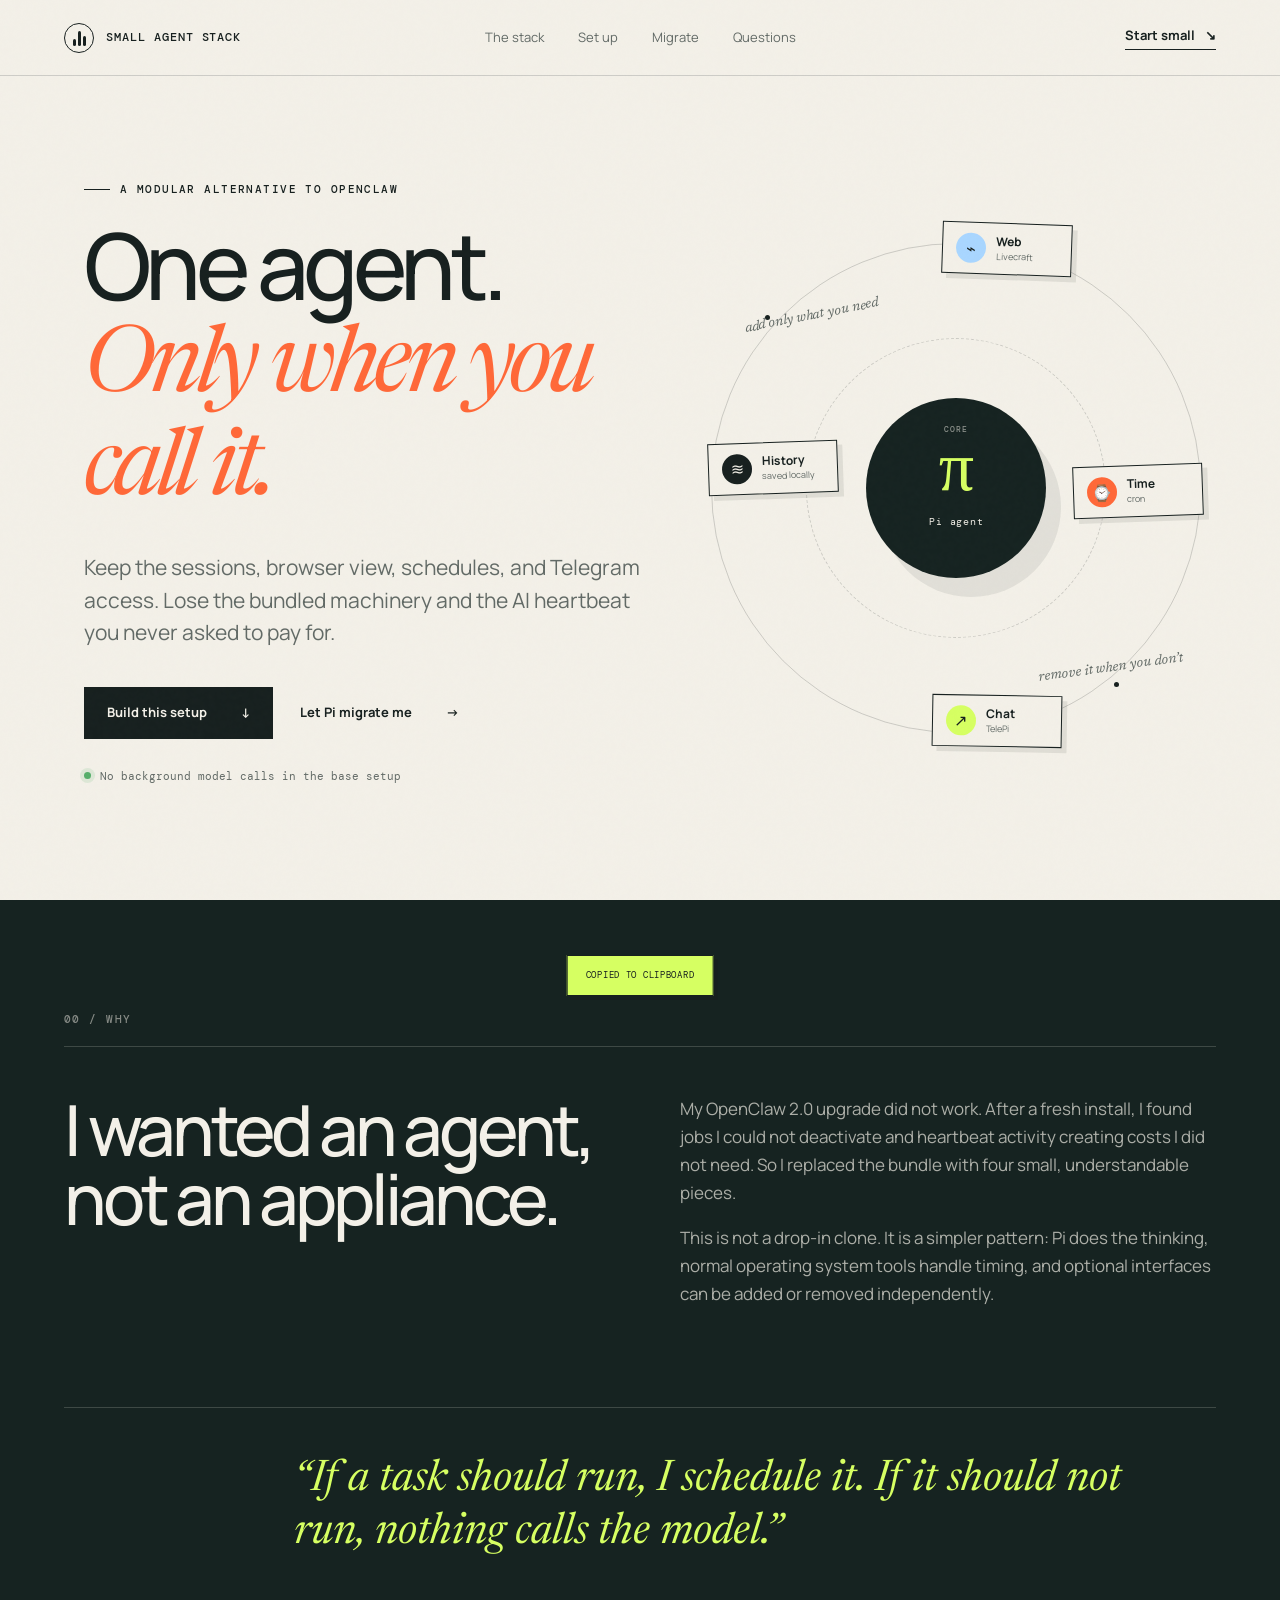
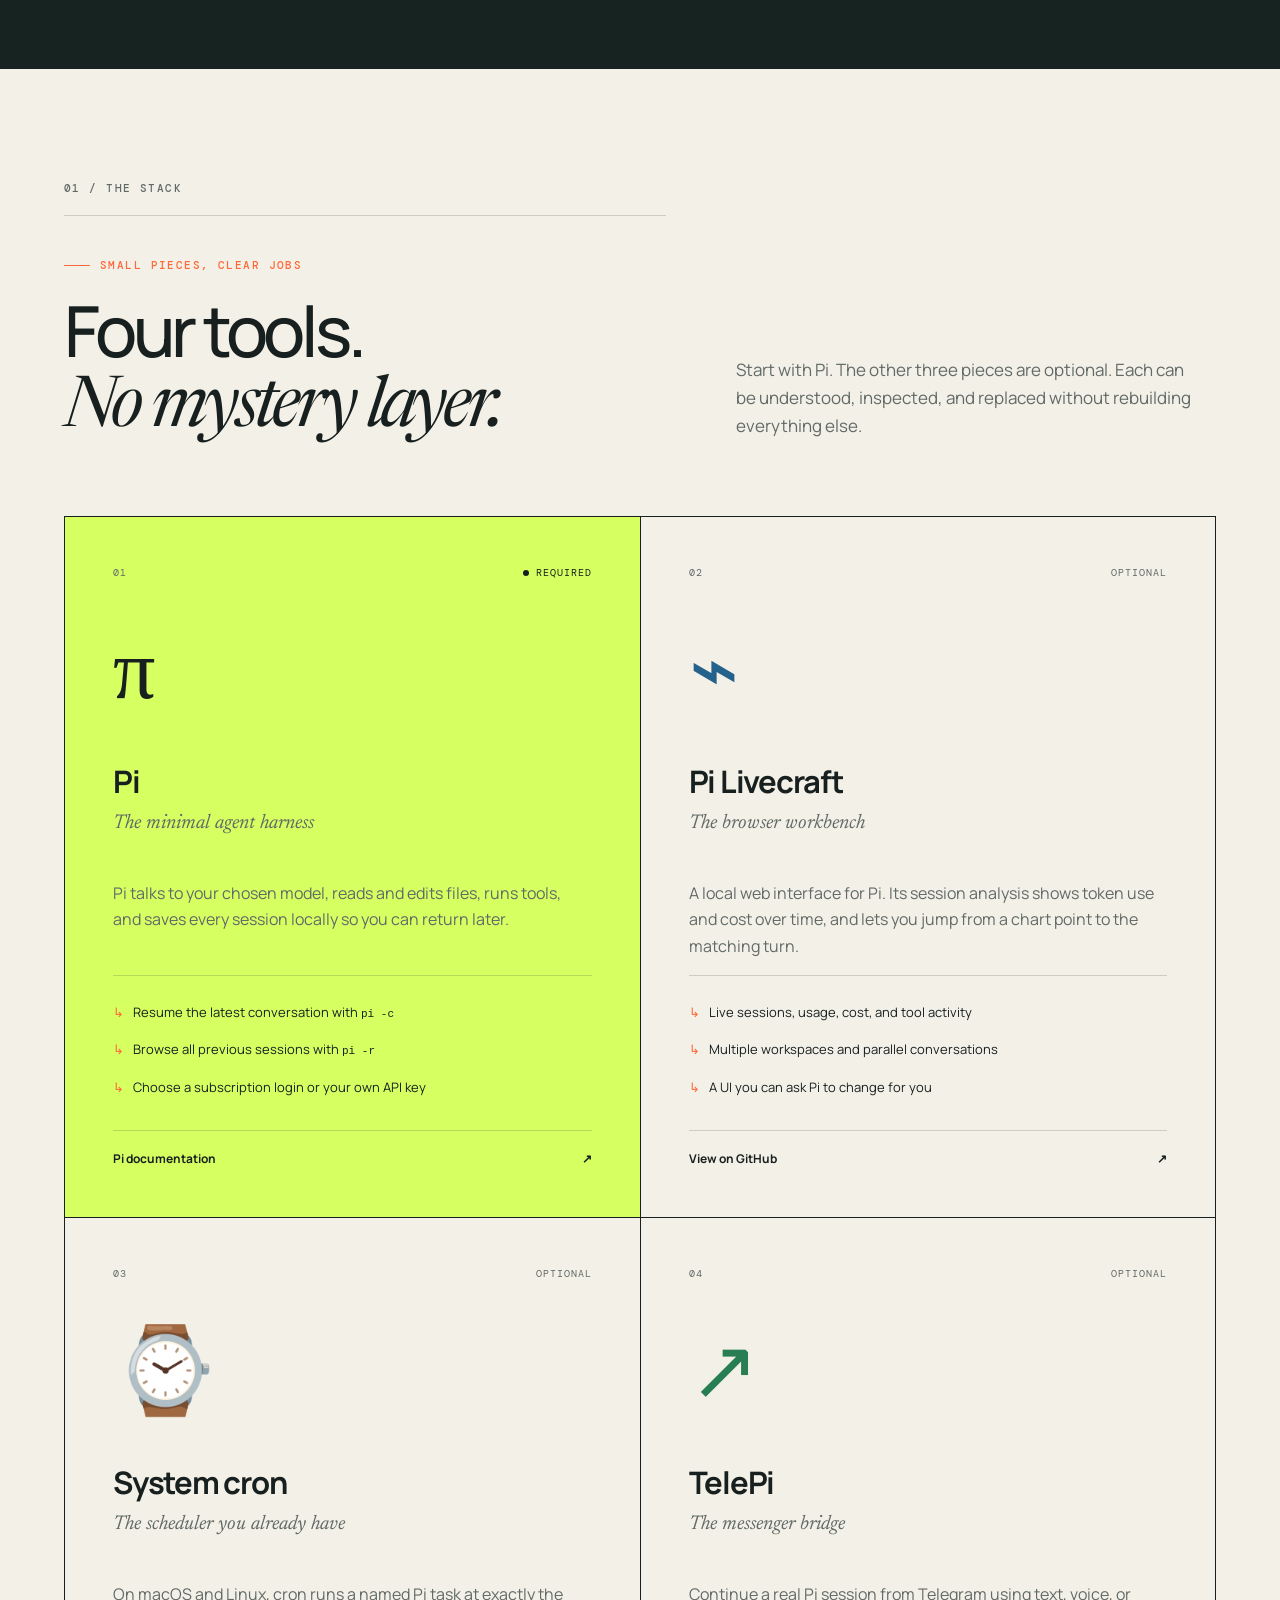
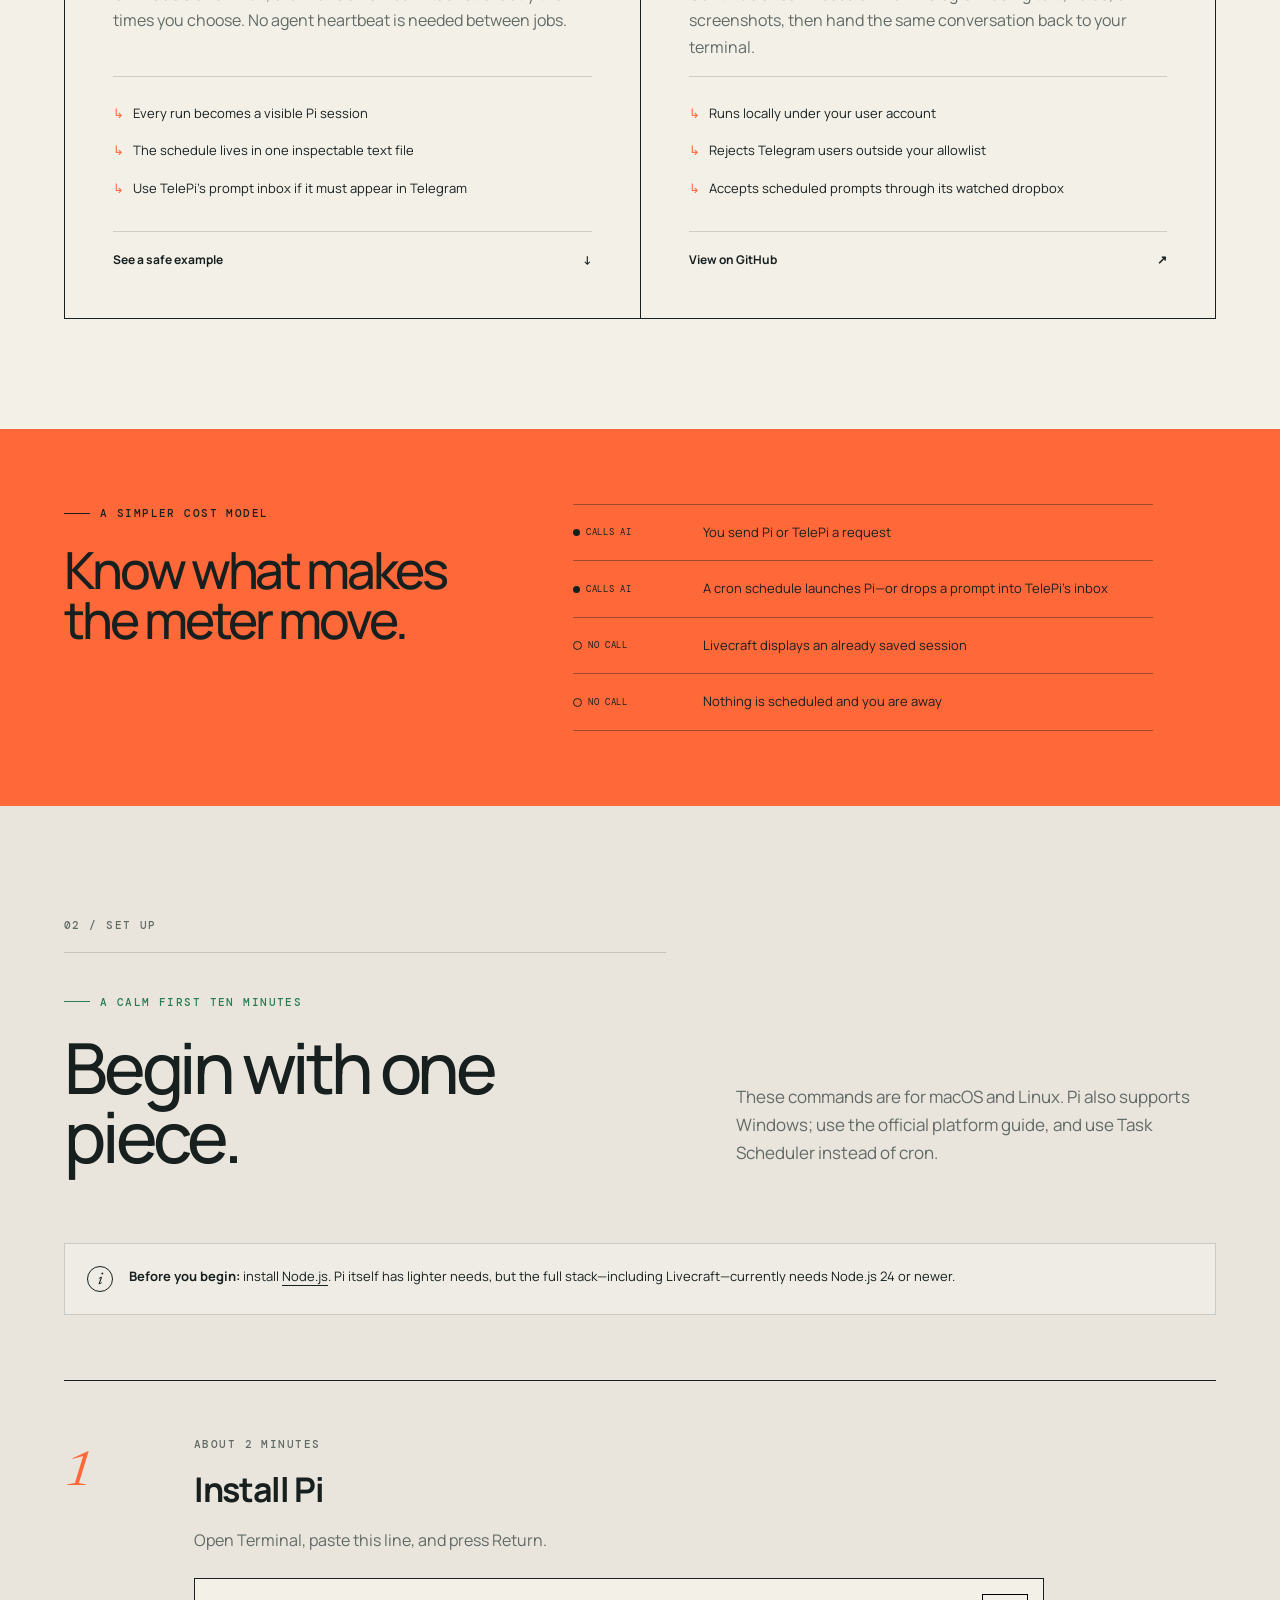
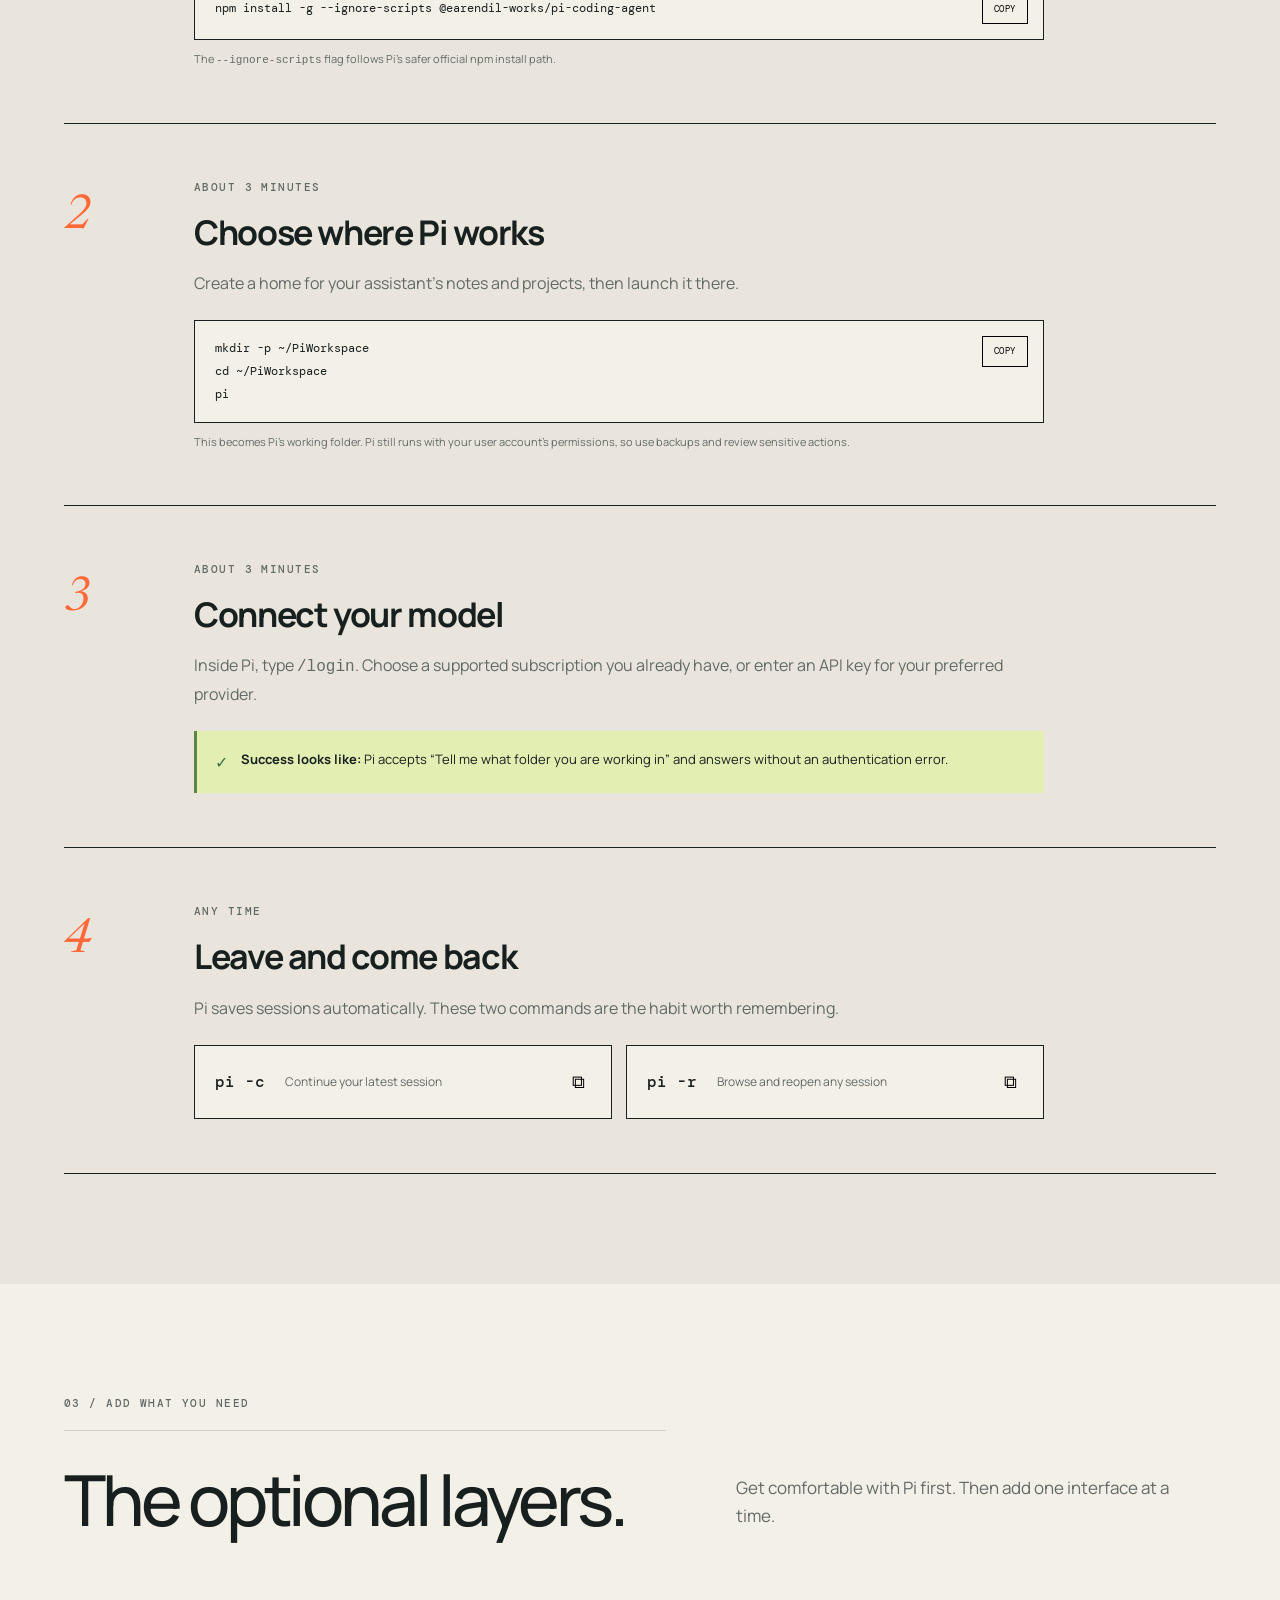
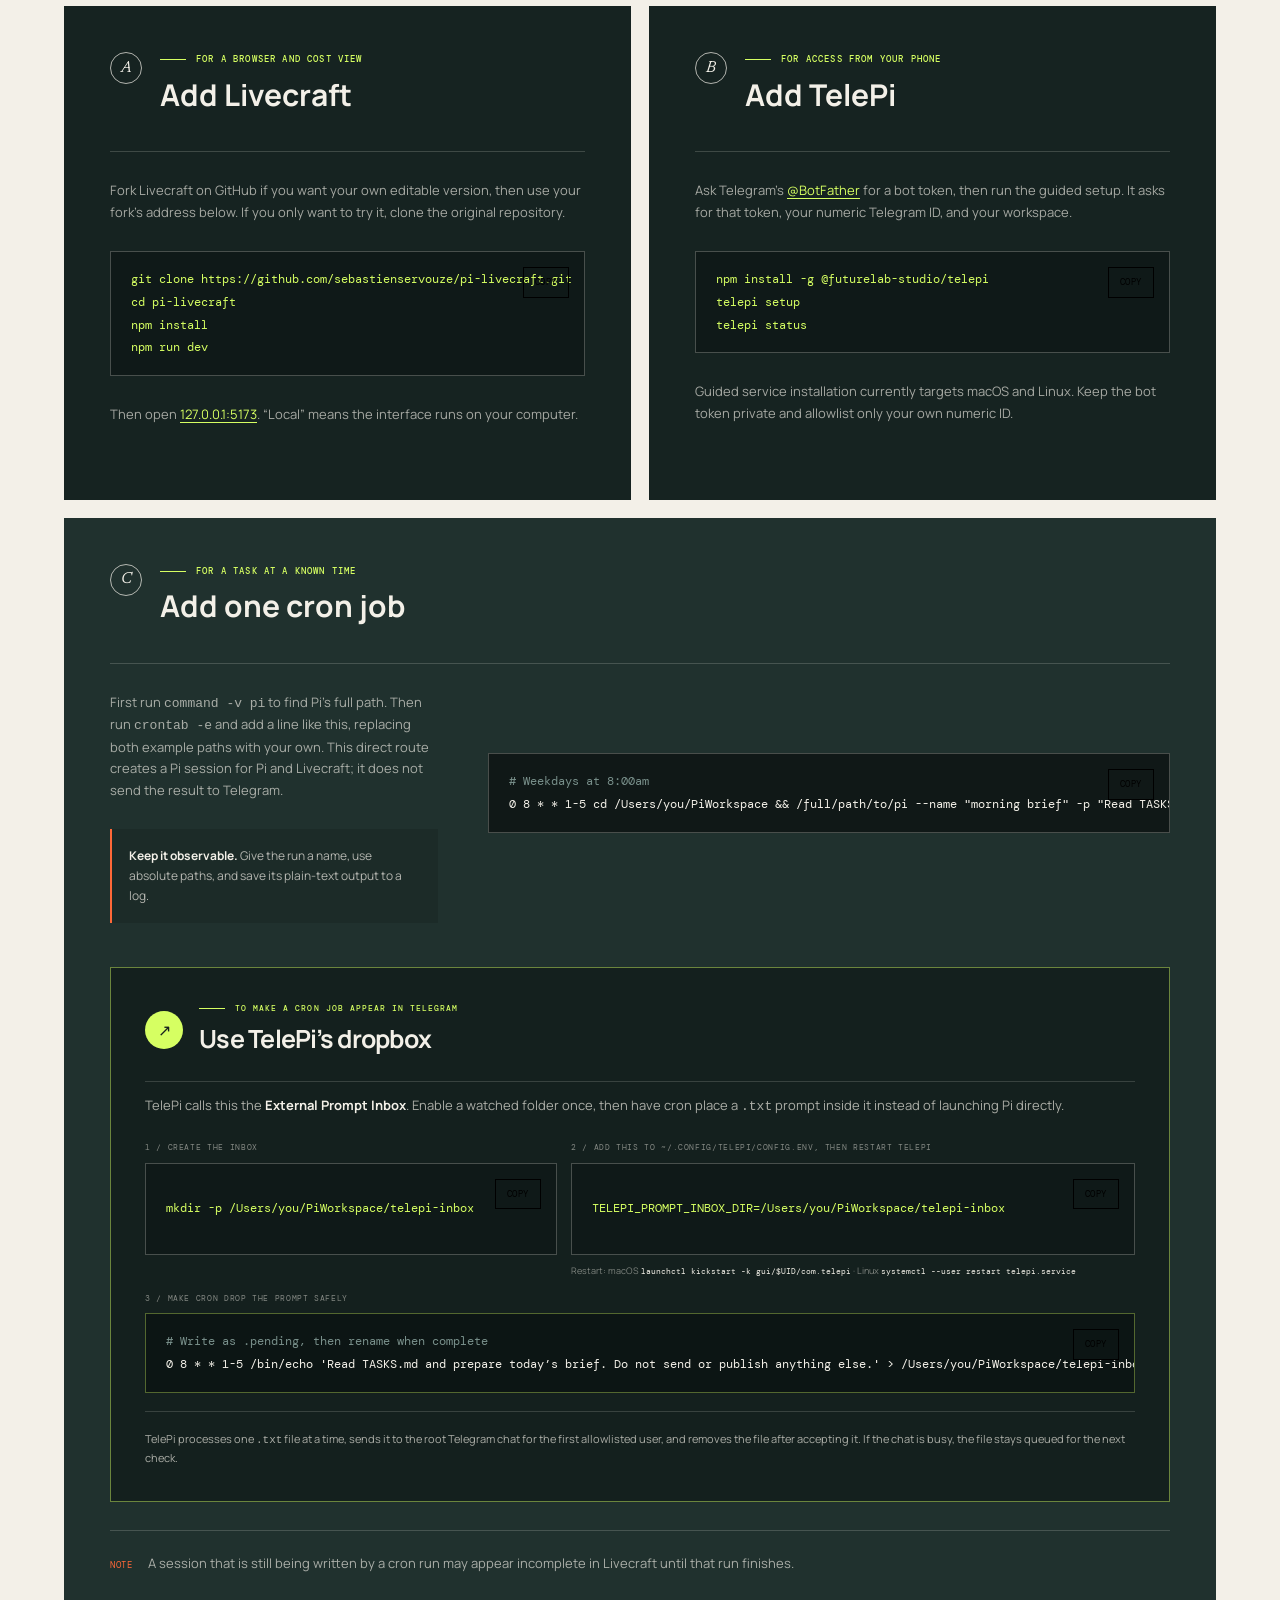
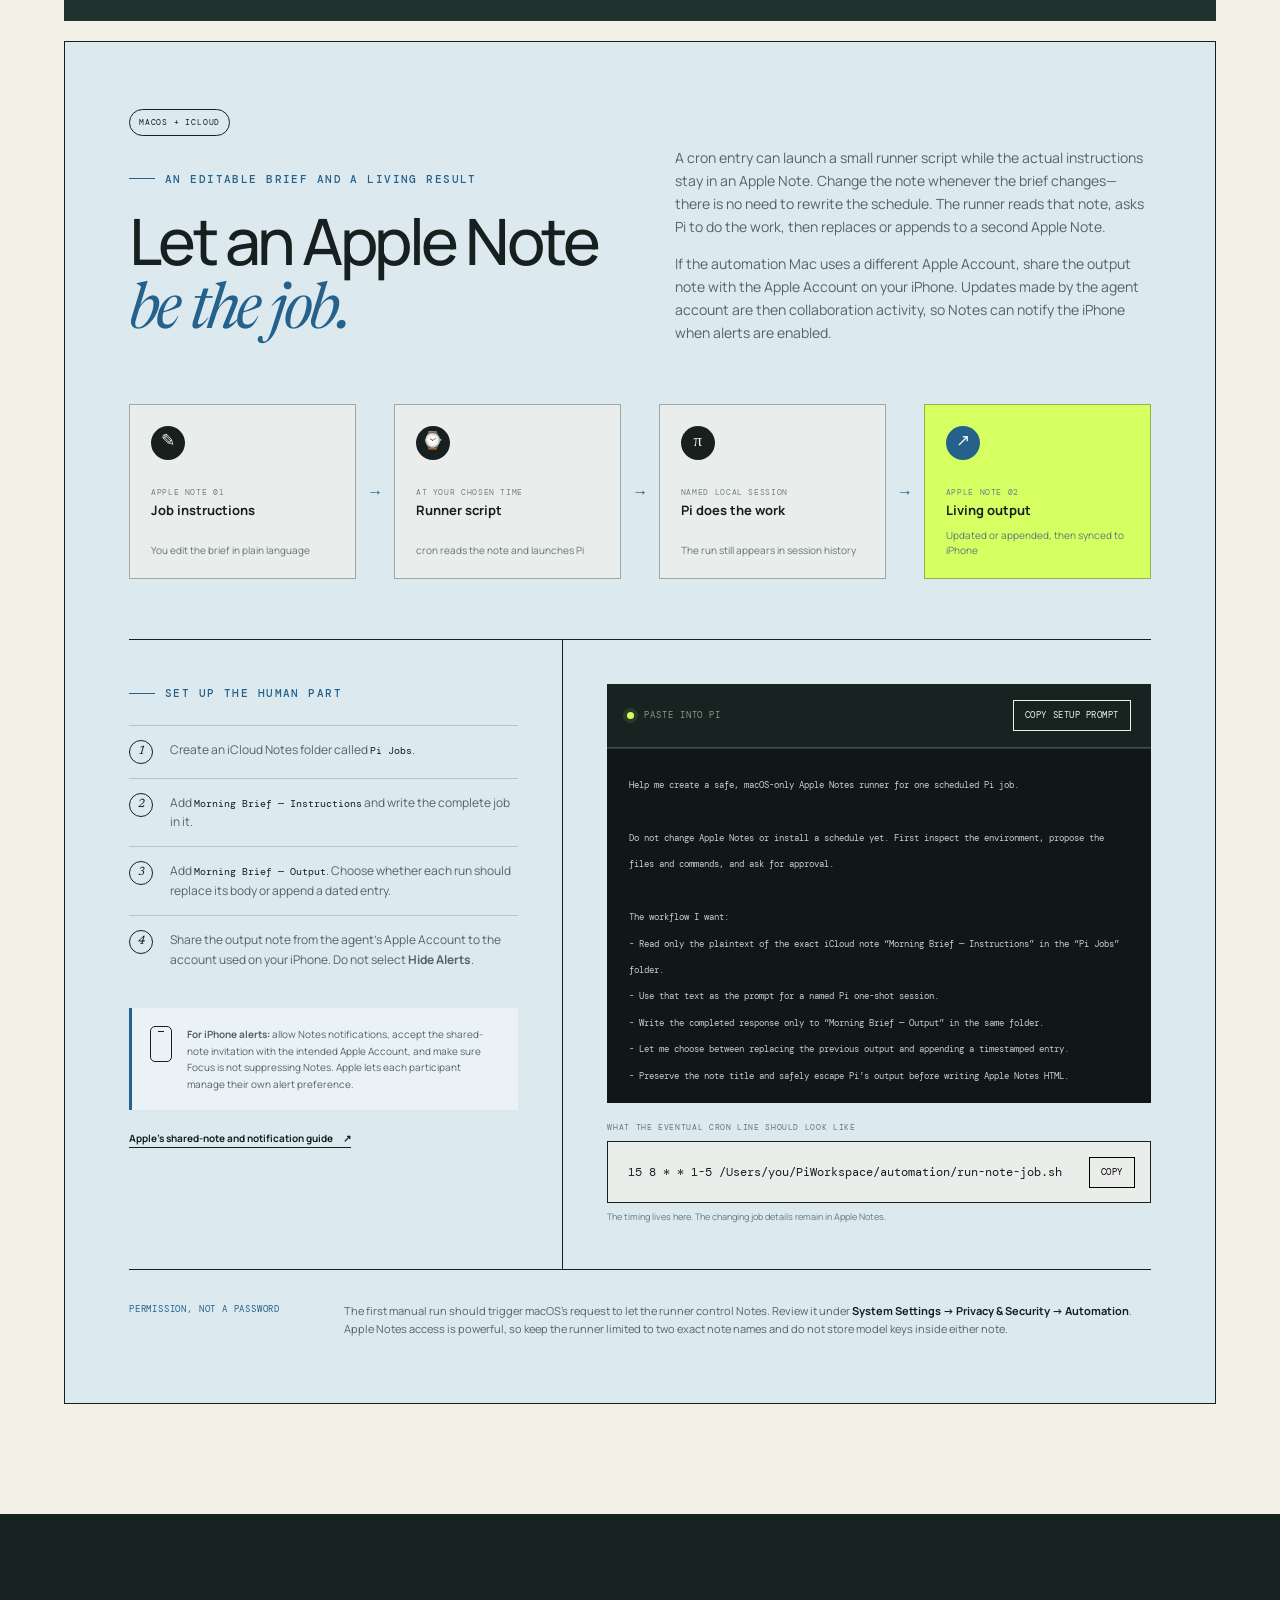
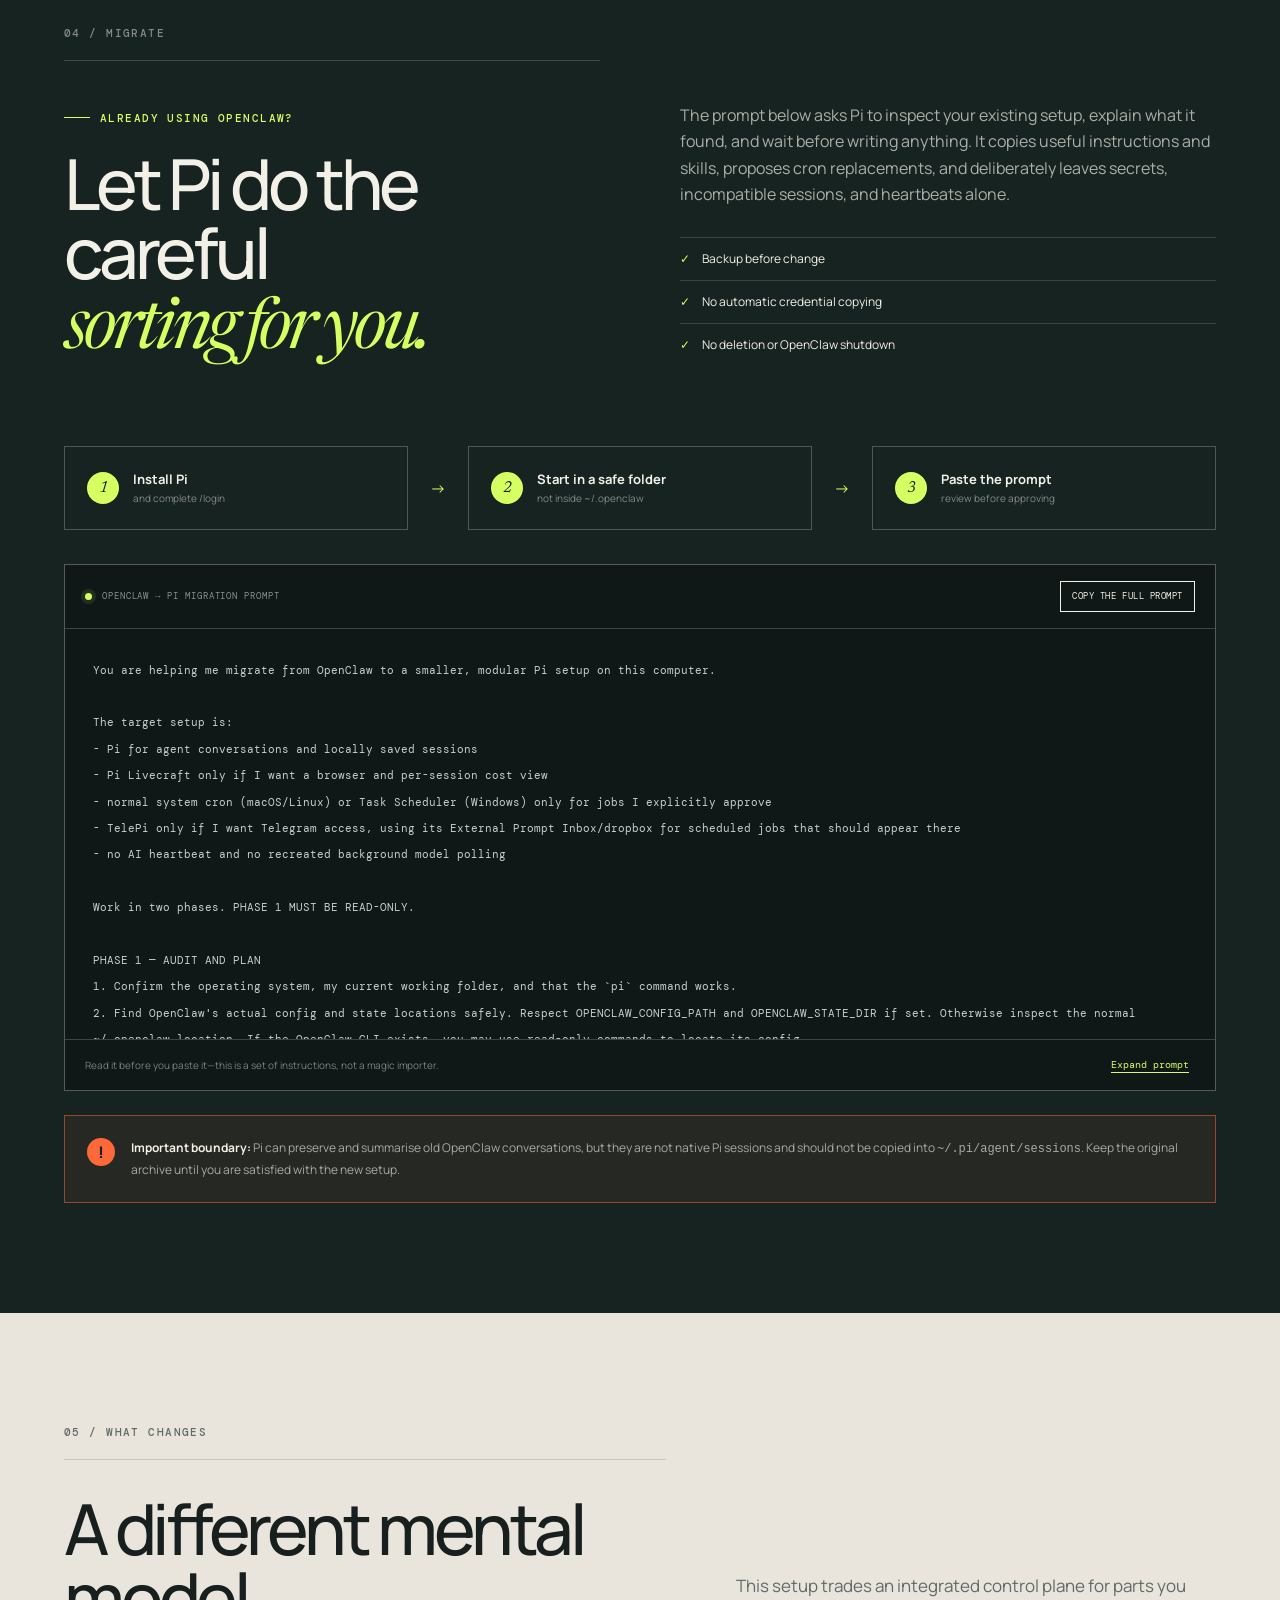
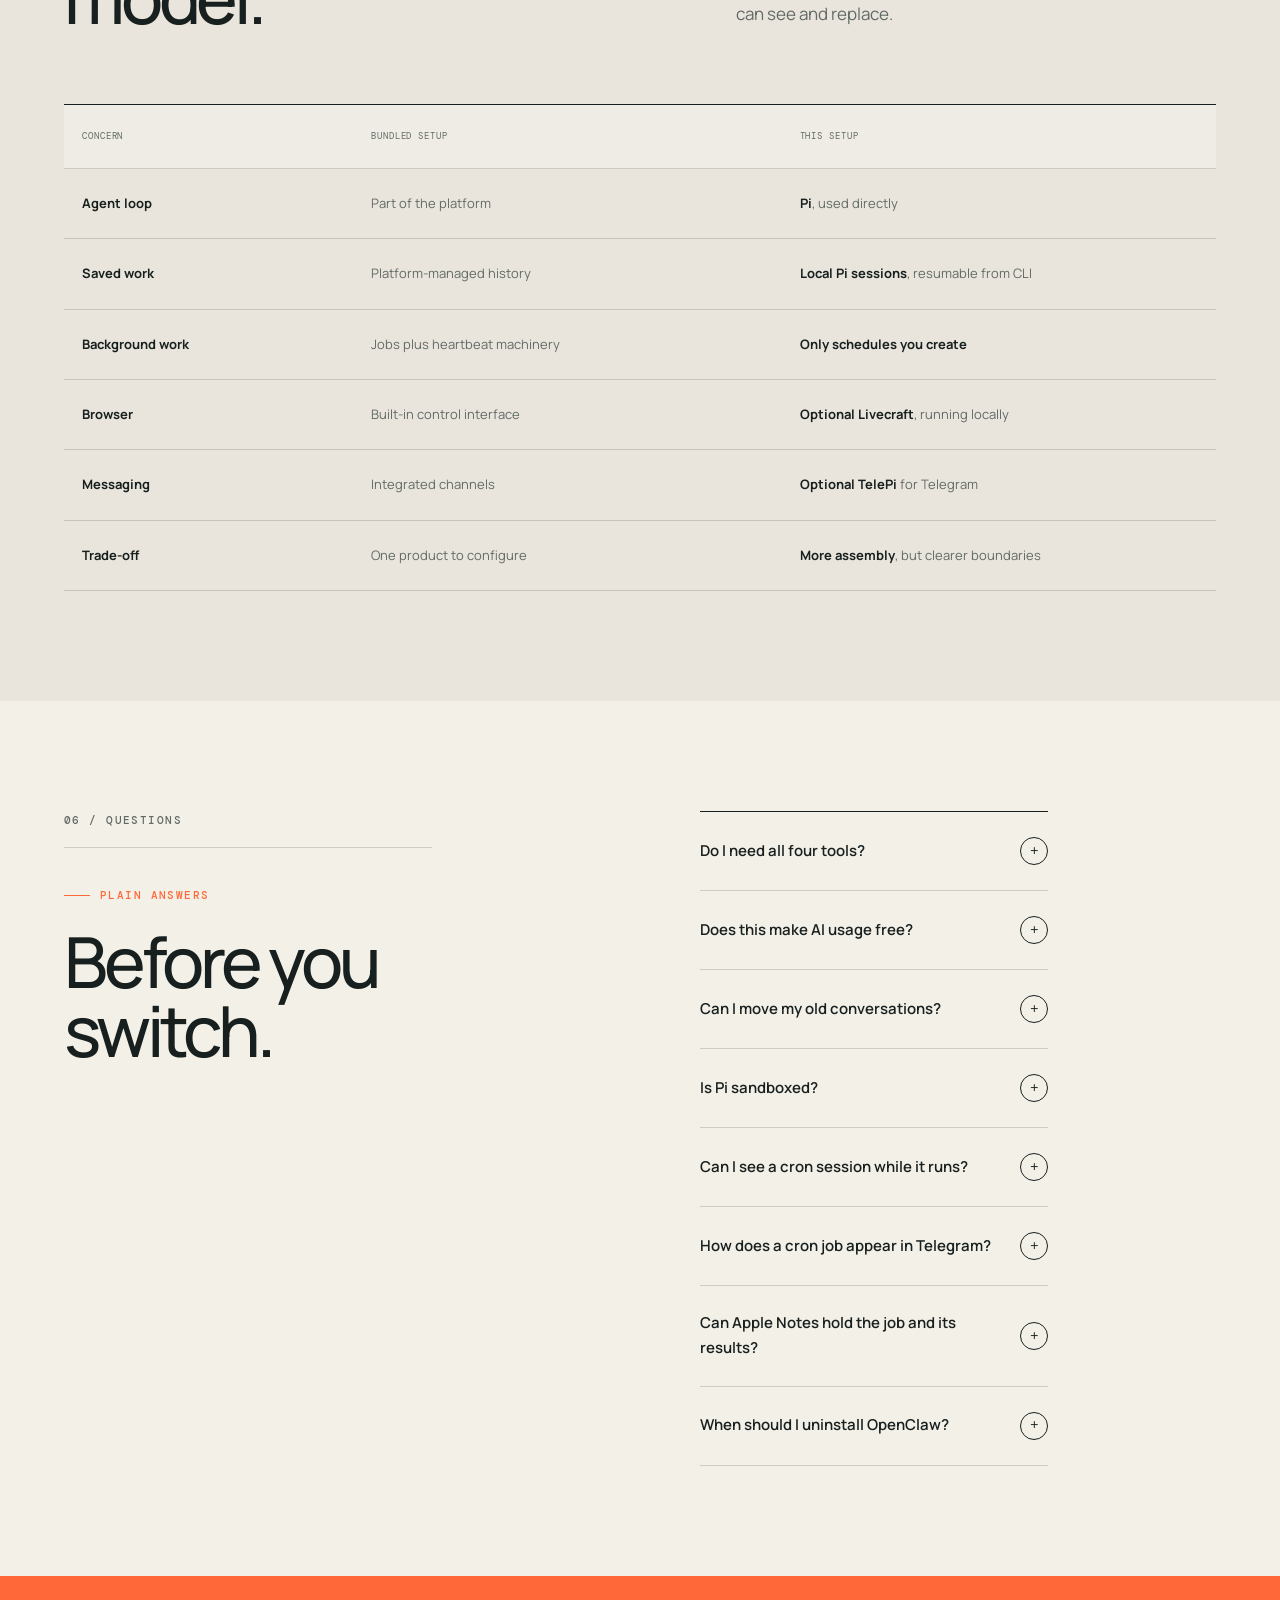
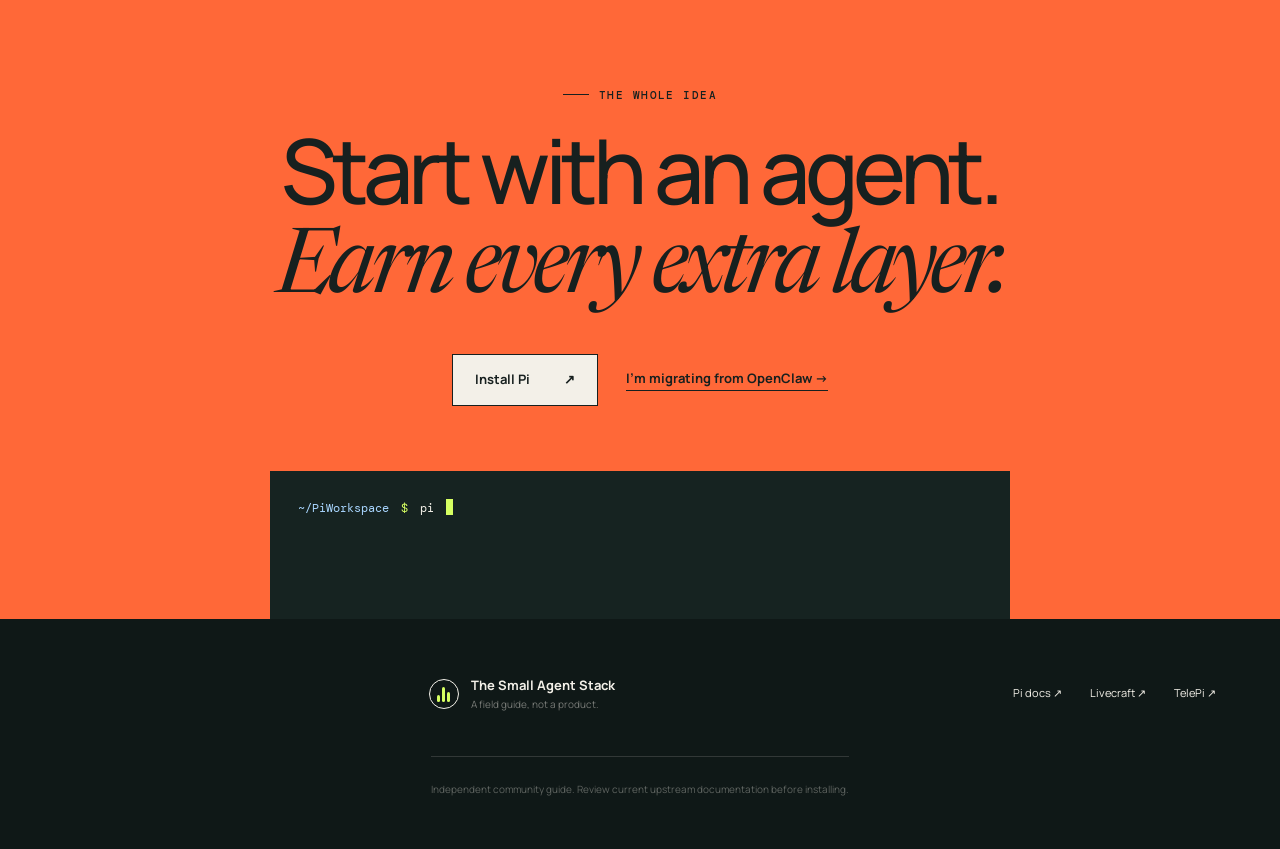
==== index.html @ a6f8e3fa "feat: add Small Agent Stack guide" ====
<!doctype html>
<html lang="en">
  <head>
    <meta charset="UTF-8" />
    <meta name="viewport" content="width=device-width, initial-scale=1.0" />
    <meta
      name="description"
      content="A calm, modular alternative to OpenClaw using Pi, Pi Livecraft, system cron, and TelePi. Includes a safe, agent-led migration guide."
    />
    <meta name="theme-color" content="#f3f0e8" />
    <meta property="og:title" content="The Small Agent Stack" />
    <meta
      property="og:description"
      content="Keep the useful parts. Remove the always-on ones. A modular Pi setup with a safe OpenClaw migration path."
    />
    <title>The Small Agent Stack — a modular OpenClaw alternative</title>
    <link rel="icon" href="favicon.svg" type="image/svg+xml" />
    <script>document.documentElement.classList.add("js");</script>
    <link rel="preconnect" href="https://fonts.googleapis.com" />
    <link rel="preconnect" href="https://fonts.gstatic.com" crossorigin />
    <link
      href="https://fonts.googleapis.com/css2?family=DM+Mono:wght@300;400;500&amp;family=Manrope:wght@400;500;600;700&amp;family=Newsreader:opsz,wght@6..72,400;6..72,500&amp;display=swap"
      rel="stylesheet"
    />
    <link rel="stylesheet" href="styles.css" />
    <script src="script.js" defer></script>
  </head>
  <body>
    <a class="skip-link" href="#main">Skip to the guide</a>

    <header class="site-header">
      <a class="brand" href="#top" aria-label="The Small Agent Stack, home">
        <span class="brand-mark" aria-hidden="true">
          <span></span><span></span><span></span>
        </span>
        <span>small agent stack</span>
      </a>
      <nav class="desktop-nav" aria-label="Main navigation">
        <a href="#stack">The stack</a>
        <a href="#start">Set up</a>
        <a href="#migrate">Migrate</a>
        <a href="#questions">Questions</a>
      </nav>
      <a class="header-cta" href="#start">Start small <span aria-hidden="true">↘</span></a>
      <button class="menu-button" type="button" aria-expanded="false" aria-controls="mobile-nav">
        <span class="sr-only">Open menu</span>
        <span></span><span></span>
      </button>
      <nav class="mobile-nav" id="mobile-nav" aria-label="Mobile navigation" hidden>
        <a href="#stack">The stack</a>
        <a href="#start">Set up</a>
        <a href="#migrate">Migrate</a>
        <a href="#questions">Questions</a>
      </nav>
    </header>

    <main id="main">
      <section class="hero" id="top">
        <div class="hero-copy">
          <p class="eyebrow reveal">A modular alternative to OpenClaw</p>
          <h1 class="reveal">One agent.<br /><em>Only when you call it.</em></h1>
          <p class="hero-intro reveal">
            Keep the sessions, browser view, schedules, and Telegram access. Lose the bundled machinery
            and the AI heartbeat you never asked to pay for.
          </p>
          <div class="hero-actions reveal">
            <a class="button button-primary" href="#start">Build this setup <span>↓</span></a>
            <a class="button button-quiet" href="#migrate">Let Pi migrate me <span>→</span></a>
          </div>
          <p class="hero-note reveal"><span></span> No background model calls in the base setup</p>
        </div>

        <div class="hero-visual reveal" aria-label="A diagram of four independent tools connected to Pi">
          <div class="orbit orbit-outer"></div>
          <div class="orbit orbit-inner"></div>
          <div class="core-node">
            <span class="node-kicker">core</span>
            <strong>π</strong>
            <small>Pi agent</small>
          </div>
          <div class="satellite satellite-web">
            <span class="satellite-icon">⌁</span>
            <span><strong>Web</strong><small>Livecraft</small></span>
          </div>
          <div class="satellite satellite-cron">
            <span class="satellite-icon">⌚</span>
            <span><strong>Time</strong><small>cron</small></span>
          </div>
          <div class="satellite satellite-chat">
            <span class="satellite-icon">↗</span>
            <span><strong>Chat</strong><small>TelePi</small></span>
          </div>
          <div class="satellite satellite-sessions">
            <span class="satellite-icon">≋</span>
            <span><strong>History</strong><small>saved locally</small></span>
          </div>
          <div class="visual-label label-one">add only what you need</div>
          <div class="visual-label label-two">remove it when you don’t</div>
        </div>
      </section>

      <section class="story section-pad">
        <div class="section-index">00 / Why</div>
        <div class="story-grid">
          <h2>I wanted an agent,<br />not an appliance.</h2>
          <div class="story-copy">
            <p>
              My OpenClaw 2.0 upgrade did not work. After a fresh install, I found jobs I could not
              deactivate and heartbeat activity creating costs I did not need. So I replaced the bundle
              with four small, understandable pieces.
            </p>
            <p>
              This is not a drop-in clone. It is a simpler pattern: Pi does the thinking, normal operating
              system tools handle timing, and optional interfaces can be added or removed independently.
            </p>
          </div>
          <blockquote>
            “If a task should run, I schedule it. If it should not run, nothing calls the model.”
          </blockquote>
        </div>
      </section>

      <section class="stack section-pad" id="stack">
        <div class="section-heading">
          <div>
            <div class="section-index">01 / The stack</div>
            <p class="eyebrow">Small pieces, clear jobs</p>
            <h2>Four tools.<br /><em>No mystery layer.</em></h2>
          </div>
          <p class="section-summary">
            Start with Pi. The other three pieces are optional. Each can be understood, inspected, and
            replaced without rebuilding everything else.
          </p>
        </div>

        <div class="stack-grid">
          <article class="stack-card core-card">
            <div class="card-topline"><span>01</span><span class="status-dot">Required</span></div>
            <div class="card-symbol">π</div>
            <h3>Pi</h3>
            <p class="card-role">The minimal agent harness</p>
            <p>
              Pi talks to your chosen model, reads and edits files, runs tools, and saves every session
              locally so you can return later.
            </p>
            <ul class="feature-list">
              <li>Resume the latest conversation with <code>pi -c</code></li>
              <li>Browse all previous sessions with <code>pi -r</code></li>
              <li>Choose a subscription login or your own API key</li>
            </ul>
            <a href="https://pi.dev/docs/latest" target="_blank" rel="noreferrer">Pi documentation <span>↗</span></a>
          </article>

          <article class="stack-card">
            <div class="card-topline"><span>02</span><span>Optional</span></div>
            <div class="card-symbol symbol-web">⌁</div>
            <h3>Pi Livecraft</h3>
            <p class="card-role">The browser workbench</p>
            <p>
              A local web interface for Pi. Its session analysis shows token use and cost over time, and
              lets you jump from a chart point to the matching turn.
            </p>
            <ul class="feature-list">
              <li>Live sessions, usage, cost, and tool activity</li>
              <li>Multiple workspaces and parallel conversations</li>
              <li>A UI you can ask Pi to change for you</li>
            </ul>
            <a href="https://github.com/sebastienservouze/pi-livecraft" target="_blank" rel="noreferrer">View on GitHub <span>↗</span></a>
          </article>

          <article class="stack-card">
            <div class="card-topline"><span>03</span><span>Optional</span></div>
            <div class="card-symbol symbol-time">⌚</div>
            <h3>System cron</h3>
            <p class="card-role">The scheduler you already have</p>
            <p>
              On macOS and Linux, cron runs a named Pi task at exactly the times you choose. No agent
              heartbeat is needed between jobs.
            </p>
            <ul class="feature-list">
              <li>Every run becomes a visible Pi session</li>
              <li>The schedule lives in one inspectable text file</li>
              <li>Use TelePi’s prompt inbox if it must appear in Telegram</li>
            </ul>
            <a href="#cron-example">See a safe example <span>↓</span></a>
          </article>

          <article class="stack-card">
            <div class="card-topline"><span>04</span><span>Optional</span></div>
            <div class="card-symbol symbol-chat">↗</div>
            <h3>TelePi</h3>
            <p class="card-role">The messenger bridge</p>
            <p>
              Continue a real Pi session from Telegram using text, voice, or screenshots, then hand the
              same conversation back to your terminal.
            </p>
            <ul class="feature-list">
              <li>Runs locally under your user account</li>
              <li>Rejects Telegram users outside your allowlist</li>
              <li>Accepts scheduled prompts through its watched dropbox</li>
            </ul>
            <a href="https://github.com/benedict2310/TelePi" target="_blank" rel="noreferrer">View on GitHub <span>↗</span></a>
          </article>
        </div>
      </section>

      <section class="control-strip" aria-label="What starts model calls">
        <div class="control-intro">
          <p class="eyebrow">A simpler cost model</p>
          <h2>Know what makes the meter move.</h2>
        </div>
        <div class="meter-list">
          <div class="meter-row">
            <span class="meter-state on">calls AI</span>
            <span>You send Pi or TelePi a request</span>
          </div>
          <div class="meter-row">
            <span class="meter-state on">calls AI</span>
            <span>A cron schedule launches Pi—or drops a prompt into TelePi’s inbox</span>
          </div>
          <div class="meter-row">
            <span class="meter-state off">no call</span>
            <span>Livecraft displays an already saved session</span>
          </div>
          <div class="meter-row">
            <span class="meter-state off">no call</span>
            <span>Nothing is scheduled and you are away</span>
          </div>
        </div>
      </section>

      <section class="setup section-pad" id="start">
        <div class="section-heading setup-heading">
          <div>
            <div class="section-index">02 / Set up</div>
            <p class="eyebrow">A calm first ten minutes</p>
            <h2>Begin with one piece.</h2>
          </div>
          <p class="section-summary">
            These commands are for macOS and Linux. Pi also supports Windows; use the official platform
            guide, and use Task Scheduler instead of cron.
          </p>
        </div>

        <div class="prereq-note">
          <span class="note-icon">i</span>
          <p>
            <strong>Before you begin:</strong> install <a href="https://nodejs.org/" target="_blank" rel="noreferrer">Node.js</a>.
            Pi itself has lighter needs, but the full stack—including Livecraft—currently needs Node.js 24 or newer.
          </p>
        </div>

        <div class="steps">
          <article class="step">
            <div class="step-number">1</div>
            <div class="step-body">
              <p class="step-time">About 2 minutes</p>
              <h3>Install Pi</h3>
              <p>Open Terminal, paste this line, and press Return.</p>
              <div class="code-block">
                <code>npm install -g --ignore-scripts @earendil-works/pi-coding-agent</code>
                <button class="copy-button" type="button" data-copy="npm install -g --ignore-scripts @earendil-works/pi-coding-agent" aria-label="Copy Pi installation command">Copy</button>
              </div>
              <p class="microcopy">The <code>--ignore-scripts</code> flag follows Pi’s safer official npm install path.</p>
            </div>
          </article>

          <article class="step">
            <div class="step-number">2</div>
            <div class="step-body">
              <p class="step-time">About 3 minutes</p>
              <h3>Choose where Pi works</h3>
              <p>Create a home for your assistant’s notes and projects, then launch it there.</p>
              <div class="code-block multiline">
                <code>mkdir -p ~/PiWorkspace<br />cd ~/PiWorkspace<br />pi</code>
                <button class="copy-button" type="button" data-copy="mkdir -p ~/PiWorkspace&#10;cd ~/PiWorkspace&#10;pi" aria-label="Copy workspace commands">Copy</button>
              </div>
              <p class="microcopy">This becomes Pi’s working folder. Pi still runs with your user account’s permissions, so use backups and review sensitive actions.</p>
            </div>
          </article>

          <article class="step">
            <div class="step-number">3</div>
            <div class="step-body">
              <p class="step-time">About 3 minutes</p>
              <h3>Connect your model</h3>
              <p>Inside Pi, type <code>/login</code>. Choose a supported subscription you already have, or enter an API key for your preferred provider.</p>
              <div class="checkpoint">
                <span>✓</span>
                <p><strong>Success looks like:</strong> Pi accepts “Tell me what folder you are working in” and answers without an authentication error.</p>
              </div>
            </div>
          </article>

          <article class="step">
            <div class="step-number">4</div>
            <div class="step-body">
              <p class="step-time">Any time</p>
              <h3>Leave and come back</h3>
              <p>Pi saves sessions automatically. These two commands are the habit worth remembering.</p>
              <div class="command-pair">
                <div class="mini-command">
                  <code>pi -c</code>
                  <span>Continue your latest session</span>
                  <button class="copy-icon" type="button" data-copy="pi -c" aria-label="Copy pi continue command">⧉</button>
                </div>
                <div class="mini-command">
                  <code>pi -r</code>
                  <span>Browse and reopen any session</span>
                  <button class="copy-icon" type="button" data-copy="pi -r" aria-label="Copy pi resume command">⧉</button>
                </div>
              </div>
            </div>
          </article>
        </div>
      </section>

      <section class="optional section-pad">
        <div class="section-heading compact-heading">
          <div>
            <div class="section-index">03 / Add what you need</div>
            <h2>The optional layers.</h2>
          </div>
          <p class="section-summary">Get comfortable with Pi first. Then add one interface at a time.</p>
        </div>

        <div class="option-panels">
          <article class="option-panel" id="livecraft-setup">
            <div class="option-heading">
              <span class="option-number">A</span>
              <div><p class="eyebrow">For a browser and cost view</p><h3>Add Livecraft</h3></div>
            </div>
            <p>
              Fork Livecraft on GitHub if you want your own editable version, then use your fork’s address
              below. If you only want to try it, clone the original repository.
            </p>
            <div class="code-block multiline dark-code">
              <code>git clone https://github.com/sebastienservouze/pi-livecraft.git<br />cd pi-livecraft<br />npm install<br />npm run dev</code>
              <button class="copy-button" type="button" data-copy="git clone https://github.com/sebastienservouze/pi-livecraft.git&#10;cd pi-livecraft&#10;npm install&#10;npm run dev" aria-label="Copy Livecraft commands">Copy</button>
            </div>
            <p class="microcopy">Then open <a href="http://127.0.0.1:5173" target="_blank" rel="noreferrer">127.0.0.1:5173</a>. “Local” means the interface runs on your computer.</p>
          </article>

          <article class="option-panel" id="telepi-setup">
            <div class="option-heading">
              <span class="option-number">B</span>
              <div><p class="eyebrow">For access from your phone</p><h3>Add TelePi</h3></div>
            </div>
            <p>
              Ask Telegram’s <a href="https://t.me/BotFather" target="_blank" rel="noreferrer">@BotFather</a>
              for a bot token, then run the guided setup. It asks for that token, your numeric Telegram ID,
              and your workspace.
            </p>
            <div class="code-block multiline dark-code">
              <code>npm install -g @futurelab-studio/telepi<br />telepi setup<br />telepi status</code>
              <button class="copy-button" type="button" data-copy="npm install -g @futurelab-studio/telepi&#10;telepi setup&#10;telepi status" aria-label="Copy TelePi commands">Copy</button>
            </div>
            <p class="microcopy">Guided service installation currently targets macOS and Linux. Keep the bot token private and allowlist only your own numeric ID.</p>
          </article>

          <article class="option-panel wide-option" id="cron-example">
            <div class="option-heading">
              <span class="option-number">C</span>
              <div><p class="eyebrow">For a task at a known time</p><h3>Add one cron job</h3></div>
            </div>
            <div class="cron-grid">
              <div>
                <p>
                  First run <code>command -v pi</code> to find Pi’s full path. Then run <code>crontab -e</code>
                  and add a line like this, replacing both example paths with your own. This direct route
                  creates a Pi session for Pi and Livecraft; it does not send the result to Telegram.
                </p>
                <div class="warning-note">
                  <strong>Keep it observable.</strong> Give the run a name, use absolute paths, and save its plain-text output to a log.
                </div>
              </div>
              <div class="code-block multiline cron-code">
                <code><span class="code-comment"># Weekdays at 8:00am</span><br />0 8 * * 1-5 cd /Users/you/PiWorkspace &amp;&amp; /full/path/to/pi --name "morning brief" -p "Read TASKS.md and prepare today's brief. Do not send or publish anything." &gt;&gt; /Users/you/PiWorkspace/cron.log 2&gt;&amp;1</code>
                <button class="copy-button" type="button" data-copy="0 8 * * 1-5 cd /Users/you/PiWorkspace &amp;&amp; /full/path/to/pi --name &quot;morning brief&quot; -p &quot;Read TASKS.md and prepare today's brief. Do not send or publish anything.&quot; &gt;&gt; /Users/you/PiWorkspace/cron.log 2&gt;&amp;1" aria-label="Copy cron example">Copy</button>
              </div>
            </div>
            <div class="telegram-cron-bridge">
              <div class="bridge-heading">
                <span class="bridge-icon">↗</span>
                <div>
                  <p class="eyebrow">To make a cron job appear in Telegram</p>
                  <h4>Use TelePi’s dropbox</h4>
                </div>
              </div>
              <p>
                TelePi calls this the <strong>External Prompt Inbox</strong>. Enable a watched folder once,
                then have cron place a <code>.txt</code> prompt inside it instead of launching Pi directly.
              </p>
              <div class="bridge-steps">
                <div>
                  <span>1 / Create the inbox</span>
                  <div class="code-block multiline dark-code">
                    <code>mkdir -p /Users/you/PiWorkspace/telepi-inbox</code>
                    <button class="copy-button" type="button" data-copy="mkdir -p /Users/you/PiWorkspace/telepi-inbox" aria-label="Copy inbox creation command">Copy</button>
                  </div>
                </div>
                <div>
                  <span>2 / Add this to ~/.config/telepi/config.env, then restart TelePi</span>
                  <div class="code-block multiline dark-code">
                    <code>TELEPI_PROMPT_INBOX_DIR=/Users/you/PiWorkspace/telepi-inbox</code>
                    <button class="copy-button" type="button" data-copy="TELEPI_PROMPT_INBOX_DIR=/Users/you/PiWorkspace/telepi-inbox" aria-label="Copy TelePi inbox setting">Copy</button>
                  </div>
                  <small class="restart-note">Restart: macOS <code>launchctl kickstart -k gui/$UID/com.telepi</code> · Linux <code>systemctl --user restart telepi.service</code></small>
                </div>
              </div>
              <div>
                <span class="bridge-code-label">3 / Make cron drop the prompt safely</span>
                <div class="code-block multiline inbox-code">
                  <code><span class="code-comment"># Write as .pending, then rename when complete</span><br />0 8 * * 1-5 /bin/echo 'Read TASKS.md and prepare today’s brief. Do not send or publish anything else.' &gt; /Users/you/PiWorkspace/telepi-inbox/morning-brief.pending &amp;&amp; /bin/mv /Users/you/PiWorkspace/telepi-inbox/morning-brief.pending /Users/you/PiWorkspace/telepi-inbox/morning-brief.txt</code>
                  <button class="copy-button" type="button" data-copy="0 8 * * 1-5 /bin/echo 'Read TASKS.md and prepare today’s brief. Do not send or publish anything else.' &gt; /Users/you/PiWorkspace/telepi-inbox/morning-brief.pending &amp;&amp; /bin/mv /Users/you/PiWorkspace/telepi-inbox/morning-brief.pending /Users/you/PiWorkspace/telepi-inbox/morning-brief.txt" aria-label="Copy Telegram-aware cron example">Copy</button>
                </div>
              </div>
              <p class="bridge-note">
                TelePi processes one <code>.txt</code> file at a time, sends it to the root Telegram chat for
                the first allowlisted user, and removes the file after accepting it. If the chat is busy,
                the file stays queued for the next check.
              </p>
            </div>
            <p class="caveat"><span>Note</span> A session that is still being written by a cron run may appear incomplete in Livecraft until that run finishes.</p>
          </article>
        </div>

        <article class="notes-loop" id="apple-notes-loop">
          <div class="notes-intro">
            <div>
              <span class="notes-platform">macOS + iCloud</span>
              <p class="eyebrow">An editable brief and a living result</p>
              <h3>Let an Apple Note<br /><em>be the job.</em></h3>
            </div>
            <div class="notes-intro-copy">
              <p>
                A cron entry can launch a small runner script while the actual instructions stay in an
                Apple Note. Change the note whenever the brief changes—there is no need to rewrite the
                schedule. The runner reads that note, asks Pi to do the work, then replaces or appends to
                a second Apple Note.
              </p>
              <p>
                If the automation Mac uses a different Apple Account, share the output note with the
                Apple Account on your iPhone. Updates made by the agent account are then collaboration
                activity, so Notes can notify the iPhone when alerts are enabled.
              </p>
            </div>
          </div>

          <div class="notes-flow" aria-label="Apple Notes scheduled job flow">
            <div class="notes-node">
              <span class="notes-node-icon">✎</span>
              <small>Apple Note 01</small>
              <strong>Job instructions</strong>
              <p>You edit the brief in plain language</p>
            </div>
            <span class="flow-arrow">→</span>
            <div class="notes-node">
              <span class="notes-node-icon">⌚</span>
              <small>At your chosen time</small>
              <strong>Runner script</strong>
              <p>cron reads the note and launches Pi</p>
            </div>
            <span class="flow-arrow">→</span>
            <div class="notes-node">
              <span class="notes-node-icon">π</span>
              <small>Named local session</small>
              <strong>Pi does the work</strong>
              <p>The run still appears in session history</p>
            </div>
            <span class="flow-arrow">→</span>
            <div class="notes-node output-node">
              <span class="notes-node-icon">↗</span>
              <small>Apple Note 02</small>
              <strong>Living output</strong>
              <p>Updated or appended, then synced to iPhone</p>
            </div>
          </div>

          <div class="notes-setup-grid">
            <div class="notes-checklist">
              <p class="eyebrow">Set up the human part</p>
              <ol>
                <li><span>1</span><p>Create an iCloud Notes folder called <code>Pi Jobs</code>.</p></li>
                <li><span>2</span><p>Add <code>Morning Brief — Instructions</code> and write the complete job in it.</p></li>
                <li><span>3</span><p>Add <code>Morning Brief — Output</code>. Choose whether each run should replace its body or append a dated entry.</p></li>
                <li><span>4</span><p>Share the output note from the agent’s Apple Account to the account used on your iPhone. Do not select <strong>Hide Alerts</strong>.</p></li>
              </ol>
              <div class="iphone-note">
                <span class="phone-shape" aria-hidden="true"><i></i></span>
                <p>
                  <strong>For iPhone alerts:</strong> allow Notes notifications, accept the shared-note
                  invitation with the intended Apple Account, and make sure Focus is not suppressing Notes.
                  Apple lets each participant manage their own alert preference.
                </p>
              </div>
              <a class="apple-source" href="https://support.apple.com/guide/notes/manage-shared-notes-and-folders-apd881ec5518/mac" target="_blank" rel="noreferrer">Apple’s shared-note and notification guide <span>↗</span></a>
            </div>

            <div class="notes-agent-prompt">
              <div class="prompt-toolbar notes-prompt-toolbar">
                <div><span class="prompt-light"></span><span class="prompt-label">PASTE INTO PI</span></div>
                <button class="copy-button" type="button" data-copy-target="notes-runner-prompt">Copy setup prompt</button>
              </div>
              <pre id="notes-runner-prompt"><code>Help me create a safe, macOS-only Apple Notes runner for one scheduled Pi job.

Do not change Apple Notes or install a schedule yet. First inspect the environment, propose the files and commands, and ask for approval.

The workflow I want:
- Read only the plaintext of the exact iCloud note “Morning Brief — Instructions” in the “Pi Jobs” folder.
- Use that text as the prompt for a named Pi one-shot session.
- Write the completed response only to “Morning Brief — Output” in the same folder.
- Let me choose between replacing the previous output and appending a timestamped entry.
- Preserve the note title and safely escape Pi’s output before writing Apple Notes HTML.

Build a small runner under ~/PiWorkspace/automation/. Use /usr/bin/osascript for Notes, the absolute path to Pi, a lock to prevent overlapping runs, a timeout, and a plain-text error log that contains no credentials. Keep the cron entry tiny: it should only call the runner.

Show me how to run the script manually once so macOS can request permission to control Notes. Explain System Settings → Privacy &amp; Security → Automation. If cron cannot receive the required permission, propose a user LaunchAgent instead—do not weaken system security or request broad access as a workaround.

Never enumerate, read, or modify any note other than the two exact names above. Never activate the schedule until the manual test has succeeded and I approve the final cron or LaunchAgent definition.</code></pre>
              <div class="notes-cron-example">
                <span>What the eventual cron line should look like</span>
                <div class="code-block">
                  <code>15 8 * * 1-5 /Users/you/PiWorkspace/automation/run-note-job.sh</code>
                  <button class="copy-button" type="button" data-copy="15 8 * * 1-5 /Users/you/PiWorkspace/automation/run-note-job.sh" aria-label="Copy Apple Notes runner cron example">Copy</button>
                </div>
                <small>The timing lives here. The changing job details remain in Apple Notes.</small>
              </div>
            </div>
          </div>

          <div class="notes-permission">
            <span>Permission, not a password</span>
            <p>
              The first manual run should trigger macOS’s request to let the runner control Notes. Review
              it under <strong>System Settings → Privacy &amp; Security → Automation</strong>. Apple Notes access
              is powerful, so keep the runner limited to two exact note names and do not store model keys
              inside either note.
            </p>
          </div>
        </article>
      </section>

      <section class="migration section-pad" id="migrate">
        <div class="migration-intro">
          <div>
            <div class="section-index light-index">04 / Migrate</div>
            <p class="eyebrow">Already using OpenClaw?</p>
            <h2>Let Pi do the careful<br /><em>sorting for you.</em></h2>
          </div>
          <div class="migration-summary">
            <p>
              The prompt below asks Pi to inspect your existing setup, explain what it found, and wait
              before writing anything. It copies useful instructions and skills, proposes cron replacements,
              and deliberately leaves secrets, incompatible sessions, and heartbeats alone.
            </p>
            <div class="safe-row"><span>✓</span> Backup before change</div>
            <div class="safe-row"><span>✓</span> No automatic credential copying</div>
            <div class="safe-row"><span>✓</span> No deletion or OpenClaw shutdown</div>
          </div>
        </div>

        <div class="migration-flow" aria-label="Migration flow">
          <div><span>1</span><strong>Install Pi</strong><small>and complete /login</small></div>
          <i>→</i>
          <div><span>2</span><strong>Start in a safe folder</strong><small>not inside ~/.openclaw</small></div>
          <i>→</i>
          <div><span>3</span><strong>Paste the prompt</strong><small>review before approving</small></div>
        </div>

        <div class="prompt-card">
          <div class="prompt-toolbar">
            <div>
              <span class="prompt-light"></span>
              <span class="prompt-label">OPENCLAW → PI MIGRATION PROMPT</span>
            </div>
            <button class="copy-button prompt-copy" type="button" data-copy-target="migration-prompt">Copy the full prompt</button>
          </div>
          <pre id="migration-prompt"><code>You are helping me migrate from OpenClaw to a smaller, modular Pi setup on this computer.

The target setup is:
- Pi for agent conversations and locally saved sessions
- Pi Livecraft only if I want a browser and per-session cost view
- normal system cron (macOS/Linux) or Task Scheduler (Windows) only for jobs I explicitly approve
- TelePi only if I want Telegram access, using its External Prompt Inbox/dropbox for scheduled jobs that should appear there
- no AI heartbeat and no recreated background model polling

Work in two phases. PHASE 1 MUST BE READ-ONLY.

PHASE 1 — AUDIT AND PLAN
1. Confirm the operating system, my current working folder, and that the `pi` command works.
2. Find OpenClaw's actual config and state locations safely. Respect OPENCLAW_CONFIG_PATH and OPENCLAW_STATE_DIR if set. Otherwise inspect the normal ~/.openclaw location. If the OpenClaw CLI exists, you may use read-only commands to locate its config.
3. Determine each configured OpenClaw agent workspace. The usual default is ~/.openclaw/workspace, but do not assume it.
4. Inventory, without changing anything:
   - AGENTS.md, SOUL.md, IDENTITY.md, USER.md and MEMORY.md
   - dated memory files and other user-authored Markdown
   - skills containing SKILL.md, and any custom prompts or scripts
   - scheduled jobs, cron definitions and HEARTBEAT.md
   - channel integrations that I may want to replace
   - existing ~/.pi/agent files that must be preserved or merged
5. Never print, copy, or expose API keys, bot tokens, OAuth files, credential stores, or secret values. Report only that a credential category exists.
6. Treat OpenClaw session databases/JSONL and Pi sessions as incompatible. Do not try to place OpenClaw sessions in Pi's session directory.
7. Present a plain-language migration table with: item found, proposed destination, action (copy / merge / archive / skip), risk, and whether I must decide.
8. Propose a new workspace path (default ~/PiWorkspace) and a timestamped backup path. Explain exactly what you want to create or edit.
9. STOP and ask for my approval before making any change.

PHASE 2 — ONLY AFTER I APPROVE THE PLAN
10. Make a timestamped backup of every source file that will be transformed and every existing destination file that will be changed. Never delete or move the originals.
11. Create the approved Pi workspace. Preserve useful OpenClaw profile and memory Markdown in a clearly named reference/ archive inside it.
12. Build or carefully merge an AGENTS.md for Pi. Distil durable instructions from AGENTS.md, SOUL.md, IDENTITY.md and USER.md; remove OpenClaw-specific tool claims; add short pointers to archived memory instead of loading everything into every prompt. Show me the proposed merged text before saving it.
13. Copy only reviewed, compatible skills into the project-local .pi/skills/ directory. Skills and extensions can execute or instruct powerful actions, so summarize each one and ask before enabling it. Do not copy generated caches or dependencies.
14. Convert useful recurring prompts into project-local .pi/prompts/*.md where appropriate. Keep names simple and document what each command does.
15. Do not recreate HEARTBEAT.md or any recurring heartbeat. Extract any genuinely useful tasks from it into a disabled list of possible scheduled jobs.
16. For every OpenClaw scheduled job, first ask where its instructions should live and where its result should appear. For Pi/Livecraft, propose an explicit direct Pi runner and cron/Task Scheduler entry with absolute paths, a named session, minimal permissions, and a log file. For Telegram, do not launch a separate Pi session directly: propose TelePi's External Prompt Inbox/dropbox, configure TELEPI_PROMPT_INBOX_DIR, and have the scheduler atomically place a .txt prompt there. Explain that TelePi sends inbox prompts to the root chat for the first allowlisted user. On macOS, if I explicitly choose Apple Notes, propose a tightly scoped runner that reads one exact instructions note and updates or appends one exact output note; run it manually for Automation permission before proposing cron or a user LaunchAgent. Do not install or activate any schedule until I approve that job individually.
17. Do not migrate provider credentials. Help me use Pi's /login flow or set a new API key myself. Do not migrate Telegram bot tokens; if I choose TelePi, use its official guided setup and ask me to enter the secret directly.
18. Keep old OpenClaw conversations as a read-only archive. If I select important conversations, summarize them into clearly labelled Markdown notes with source references; never claim they are native Pi sessions.
19. Verify the result without making a paid model call unnecessarily: show the created tree, check files and commands, and give me the exact commands for `pi`, `pi -c`, and `pi -r`.
20. Finish with four lists: migrated, transformed, deliberately skipped, and still awaiting my decision. Also list every mechanism in the new setup that can trigger a model call.

Safety rules:
- Preserve and merge; never overwrite blindly.
- Do not uninstall, disable, stop, or reconfigure OpenClaw during this migration.
- Do not activate cron, Task Scheduler, TelePi, Livecraft services, packages, skills, or extensions without separate, explicit approval.
- Pause if paths are ambiguous, files conflict, or a command would need administrator privileges.
- Use the current official documentation for any install command whose package name or requirements may have changed.</code></pre>
          <div class="prompt-footer">
            <span>Read it before you paste it—this is a set of instructions, not a magic importer.</span>
            <button class="expand-prompt" type="button" aria-expanded="false" aria-controls="migration-prompt">Expand prompt</button>
          </div>
        </div>

        <div class="boundary-note">
          <span class="boundary-mark">!</span>
          <p>
            <strong>Important boundary:</strong> Pi can preserve and summarise old OpenClaw conversations,
            but they are not native Pi sessions and should not be copied into <code>~/.pi/agent/sessions</code>.
            Keep the original archive until you are satisfied with the new setup.
          </p>
        </div>
      </section>

      <section class="comparison section-pad">
        <div class="section-heading compact-heading">
          <div>
            <div class="section-index">05 / What changes</div>
            <h2>A different mental model.</h2>
          </div>
          <p class="section-summary">This setup trades an integrated control plane for parts you can see and replace.</p>
        </div>
        <div class="comparison-table" role="table" aria-label="Difference between bundled and modular agent setups">
          <div class="comparison-row comparison-header" role="row">
            <span role="columnheader">Concern</span><span role="columnheader">Bundled setup</span><span role="columnheader">This setup</span>
          </div>
          <div class="comparison-row" role="row">
            <strong role="cell">Agent loop</strong><span role="cell">Part of the platform</span><span role="cell"><b>Pi</b>, used directly</span>
          </div>
          <div class="comparison-row" role="row">
            <strong role="cell">Saved work</strong><span role="cell">Platform-managed history</span><span role="cell"><b>Local Pi sessions</b>, resumable from CLI</span>
          </div>
          <div class="comparison-row" role="row">
            <strong role="cell">Background work</strong><span role="cell">Jobs plus heartbeat machinery</span><span role="cell"><b>Only schedules you create</b></span>
          </div>
          <div class="comparison-row" role="row">
            <strong role="cell">Browser</strong><span role="cell">Built-in control interface</span><span role="cell"><b>Optional Livecraft</b>, running locally</span>
          </div>
          <div class="comparison-row" role="row">
            <strong role="cell">Messaging</strong><span role="cell">Integrated channels</span><span role="cell"><b>Optional TelePi</b> for Telegram</span>
          </div>
          <div class="comparison-row" role="row">
            <strong role="cell">Trade-off</strong><span role="cell">One product to configure</span><span role="cell"><b>More assembly</b>, but clearer boundaries</span>
          </div>
        </div>
      </section>

      <section class="faq section-pad" id="questions">
        <div class="faq-title">
          <div class="section-index">06 / Questions</div>
          <p class="eyebrow">Plain answers</p>
          <h2>Before you switch.</h2>
        </div>
        <div class="faq-list">
          <details>
            <summary>Do I need all four tools?<span>+</span></summary>
            <p>No. Pi is the only required piece. Add Livecraft for a browser, cron for scheduled tasks, and TelePi for Telegram. Leaving a piece out is part of the design.</p>
          </details>
          <details>
            <summary>Does this make AI usage free?<span>+</span></summary>
            <p>No. Your chosen model or subscription determines the price. The benefit is legibility: model calls begin when you ask Pi something, message TelePi, or launch a scheduled Pi task—not from a heartbeat in this design.</p>
          </details>
          <details>
            <summary>Can I move my old conversations?<span>+</span></summary>
            <p>Keep them as a read-only archive. The two systems do not share a native session format. You can ask Pi to summarise selected conversations into Markdown notes, but that is a reference, not a resumed session.</p>
          </details>
          <details>
            <summary>Is Pi sandboxed?<span>+</span></summary>
            <p>No. Pi runs locally with your user account’s permissions. Start it in a folder you understand, keep backups or use Git, review third-party skills, and read commands before approving sensitive work.</p>
          </details>
          <details>
            <summary>Can I see a cron session while it runs?<span>+</span></summary>
            <p>Usually, but Livecraft may briefly show only part of a session while cron is still generating it. Wait for the run to finish, then reopen or refresh the session.</p>
          </details>
          <details>
            <summary>How does a cron job appear in Telegram?<span>+</span></summary>
            <p>It must use TelePi’s External Prompt Inbox—the dropbox described above. Cron writes a completed <code>.txt</code> prompt into the watched folder; TelePi picks it up, runs it in the root Telegram chat for the first allowlisted user, and removes the file after accepting it. A normal direct <code>pi -p</code> cron job remains visible in Pi and Livecraft but does not announce itself in Telegram.</p>
          </details>
          <details>
            <summary>Can Apple Notes hold the job and its results?<span>+</span></summary>
            <p>Yes, on macOS. A narrowly scoped runner can read one named instructions note, launch a named Pi session, and replace or append one named output note. Share the output note from the automation Mac’s Apple Account with the account on your iPhone to make updates collaboration activity. Notes notifications and per-note alerts must remain enabled; Focus settings can still suppress them.</p>
          </details>
          <details>
            <summary>When should I uninstall OpenClaw?<span>+</span></summary>
            <p>Not during migration. First verify your Pi instructions, important files, chosen schedules, and messaging flow. Keep a backup, then follow OpenClaw’s current official removal instructions separately.</p>
          </details>
        </div>
      </section>

      <section class="final-cta section-pad">
        <p class="eyebrow">The whole idea</p>
        <h2>Start with an agent.<br /><em>Earn every extra layer.</em></h2>
        <div class="final-actions">
          <a class="button button-light" href="#start">Install Pi <span>↗</span></a>
          <a class="text-link" href="#migrate">I’m migrating from OpenClaw <span>→</span></a>
        </div>
        <div class="terminal-line" aria-hidden="true">
          <span>~/PiWorkspace</span><span class="terminal-prompt">$</span><span>pi</span><i></i>
        </div>
      </section>
    </main>

    <footer>
      <div class="footer-brand">
        <span class="brand-mark" aria-hidden="true"><span></span><span></span><span></span></span>
        <div><strong>The Small Agent Stack</strong><small>A field guide, not a product.</small></div>
      </div>
      <div class="footer-links">
        <a href="https://pi.dev/docs/latest" target="_blank" rel="noreferrer">Pi docs ↗</a>
        <a href="https://github.com/sebastienservouze/pi-livecraft" target="_blank" rel="noreferrer">Livecraft ↗</a>
        <a href="https://github.com/benedict2310/TelePi" target="_blank" rel="noreferrer">TelePi ↗</a>
      </div>
      <p class="footer-note">Independent community guide. Review current upstream documentation before installing.</p>
    </footer>

    <div class="toast" role="status" aria-live="polite">Copied to clipboard</div>
  </body>
</html>
---- styles.css ----
:root {
  --paper: #f3f0e8;
  --paper-soft: #e9e5dc;
  --ink: #17201f;
  --muted: #626a66;
  --line: rgba(23, 32, 31, 0.17);
  --night: #162321;
  --night-soft: #22302e;
  --acid: #d6ff62;
  --orange: #ff6838;
  --blue: #a9d6ff;
  --serif: "Newsreader", Georgia, serif;
  --sans: "Manrope", Arial, sans-serif;
  --mono: "DM Mono", monospace;
  --content: 1240px;
  --pad: clamp(24px, 5vw, 76px);
}

* { box-sizing: border-box; }

html { scroll-behavior: smooth; }

body {
  margin: 0;
  overflow-x: hidden;
  background: var(--paper);
  color: var(--ink);
  font-family: var(--sans);
  font-size: 16px;
  line-height: 1.65;
  -webkit-font-smoothing: antialiased;
}

body::before {
  content: "";
  position: fixed;
  inset: 0;
  z-index: 20;
  pointer-events: none;
  opacity: 0.025;
  background-image: url("data:image/svg+xml,%3Csvg viewBox='0 0 180 180' xmlns='http://www.w3.org/2000/svg'%3E%3Cfilter id='n'%3E%3CfeTurbulence type='fractalNoise' baseFrequency='.9' numOctaves='3' stitchTiles='stitch'/%3E%3C/filter%3E%3Crect width='100%25' height='100%25' filter='url(%23n)' opacity='.7'/%3E%3C/svg%3E");
}

a { color: inherit; text-decoration: none; }
button { font: inherit; }

.skip-link {
  position: fixed;
  top: 10px;
  left: 10px;
  z-index: 100;
  transform: translateY(-150%);
  background: var(--acid);
  color: var(--ink);
  padding: 10px 14px;
  font-weight: 700;
}

.skip-link:focus { transform: translateY(0); }
.sr-only { position: absolute; width: 1px; height: 1px; padding: 0; overflow: hidden; clip: rect(0, 0, 0, 0); white-space: nowrap; border: 0; }

.site-header {
  height: 76px;
  display: grid;
  grid-template-columns: 1fr auto 1fr;
  align-items: center;
  gap: 24px;
  padding: 0 var(--pad);
  border-bottom: 1px solid var(--line);
  position: sticky;
  top: 0;
  z-index: 15;
  background: color-mix(in srgb, var(--paper) 91%, transparent);
  backdrop-filter: blur(14px);
}

.brand, .footer-brand { display: flex; align-items: center; gap: 12px; }
.brand { font-family: var(--mono); text-transform: uppercase; letter-spacing: 0.08em; font-size: 12px; font-weight: 500; }

.brand-mark {
  width: 30px;
  height: 30px;
  display: flex;
  align-items: flex-end;
  justify-content: center;
  gap: 2px;
  padding: 6px;
  border: 1px solid var(--ink);
  border-radius: 50%;
}

.brand-mark > span { display: block; width: 3px; background: var(--ink); border-radius: 2px; }
.brand-mark > span:nth-child(1) { height: 7px; }
.brand-mark > span:nth-child(2) { height: 15px; }
.brand-mark > span:nth-child(3) { height: 10px; }

.desktop-nav { display: flex; gap: 34px; }
.desktop-nav a { font-size: 13px; color: var(--muted); transition: color .2s; }
.desktop-nav a:hover { color: var(--ink); }

.header-cta { justify-self: end; font-size: 13px; font-weight: 700; border-bottom: 1px solid var(--ink); padding-bottom: 2px; }
.header-cta span { margin-left: 7px; }
.menu-button, .mobile-nav { display: none; }

.hero {
  max-width: var(--content);
  min-height: min(850px, calc(100vh - 76px));
  margin: 0 auto;
  padding: clamp(70px, 10vh, 120px) var(--pad) 90px;
  display: grid;
  grid-template-columns: minmax(0, 1.08fr) minmax(420px, .92fr);
  gap: 70px;
  align-items: center;
  overflow: hidden;
}

.hero-copy,
.section-heading > *,
.migration-intro > *,
.option-panel,
.step-body,
.faq > * { min-width: 0; }

.eyebrow, .section-index, .node-kicker, .step-time {
  font-family: var(--mono);
  text-transform: uppercase;
  letter-spacing: .13em;
  font-size: 11px;
  font-weight: 500;
}

.eyebrow { display: flex; align-items: center; gap: 10px; margin: 0 0 22px; }
.eyebrow::before { content: ""; width: 26px; height: 1px; background: currentColor; }

h1, h2 { margin: 0; font-family: var(--sans); font-weight: 500; letter-spacing: -.06em; line-height: .98; }
h1 { font-size: clamp(58px, 7.2vw, 104px); max-width: 760px; }
h1 em, h2 em { font-family: var(--serif); font-weight: 400; }
h1 em { color: var(--orange); }

.hero-intro { max-width: 610px; margin: 34px 0 0; color: var(--muted); font-size: clamp(17px, 1.7vw, 21px); line-height: 1.55; }
.hero-actions { display: flex; align-items: center; gap: 18px; margin-top: 38px; }

.button {
  min-height: 52px;
  display: inline-flex;
  align-items: center;
  justify-content: center;
  gap: 34px;
  padding: 0 22px;
  border: 1px solid var(--ink);
  font-size: 13px;
  font-weight: 700;
  transition: transform .2s, box-shadow .2s, background .2s;
}
.button:hover { transform: translateY(-2px); box-shadow: 4px 4px 0 var(--ink); }
.button-primary { background: var(--ink); color: var(--paper); }
.button-primary:hover { box-shadow: 4px 4px 0 var(--orange); }
.button-quiet { border-color: transparent; padding-inline: 8px; }
.button-quiet:hover { box-shadow: none; border-color: var(--ink); }

.hero-note { display: flex; align-items: center; gap: 9px; color: var(--muted); font-family: var(--mono); font-size: 11px; margin-top: 28px; }
.hero-note span { width: 7px; height: 7px; border-radius: 50%; background: #55ae69; box-shadow: 0 0 0 4px rgba(85, 174, 105, .14); }

.hero-visual { height: 570px; position: relative; }
.orbit { position: absolute; border: 1px solid rgba(23, 32, 31, .18); border-radius: 50%; left: 50%; top: 50%; transform: translate(-50%, -50%); }
.orbit-outer { width: 490px; height: 490px; }
.orbit-inner { width: 300px; height: 300px; border-style: dashed; animation: orbit-spin 28s linear infinite; }
.orbit-outer::before, .orbit-outer::after { content: ""; position: absolute; width: 5px; height: 5px; border-radius: 50%; background: var(--ink); }
.orbit-outer::before { top: 71px; left: 53px; }
.orbit-outer::after { bottom: 45px; right: 81px; }
@keyframes orbit-spin { to { transform: translate(-50%, -50%) rotate(360deg); } }

.core-node {
  width: 180px;
  height: 180px;
  position: absolute;
  top: 50%; left: 50%;
  transform: translate(-50%, -50%);
  display: flex;
  flex-direction: column;
  align-items: center;
  justify-content: center;
  background: var(--night);
  color: var(--paper);
  border-radius: 50%;
  box-shadow: 15px 19px 0 rgba(23, 32, 31, .08);
}
.core-node strong { font-family: var(--serif); font-size: 70px; line-height: .8; color: var(--acid); font-weight: 400; }
.core-node small { font-family: var(--mono); font-size: 10px; letter-spacing: .08em; margin-top: 12px; }
.node-kicker { color: rgba(243,240,232,.55); position: absolute; top: 25px; font-size: 8px; }

.satellite {
  position: absolute;
  display: flex;
  align-items: center;
  gap: 10px;
  min-width: 130px;
  padding: 10px 13px;
  background: var(--paper);
  border: 1px solid var(--ink);
  box-shadow: 5px 5px 0 rgba(23, 32, 31, .09);
}
.satellite-icon { width: 30px; height: 30px; display: grid; place-items: center; background: var(--ink); color: var(--paper); border-radius: 50%; }
.satellite span:last-child { display: flex; flex-direction: column; line-height: 1.2; }
.satellite strong { font-size: 12px; }
.satellite small { color: var(--muted); font-size: 9px; margin-top: 3px; }
.satellite-web { top: 20px; left: 47%; transform: rotate(2deg); }
.satellite-cron { right: -7px; top: 46%; transform: rotate(-2deg); }
.satellite-chat { bottom: 26px; left: 45%; transform: rotate(1deg); }
.satellite-sessions { left: -9px; top: 42%; transform: rotate(-2deg); }
.satellite-web .satellite-icon { background: var(--blue); color: var(--ink); }
.satellite-cron .satellite-icon { background: var(--orange); }
.satellite-chat .satellite-icon { background: var(--acid); color: var(--ink); }

.visual-label { position: absolute; font-family: var(--serif); font-style: italic; font-size: 14px; color: var(--muted); }
.label-one { left: 27px; top: 102px; transform: rotate(-11deg); }
.label-two { right: 12px; bottom: 93px; transform: rotate(-8deg); }

.section-pad { padding: 110px var(--pad); }
.story { background: var(--night); color: var(--paper); }
.story > *, .stack > *, .setup > *, .optional > *, .comparison > *, .faq > *, .migration > *, footer > * { max-width: var(--content); margin-left: auto; margin-right: auto; }
.section-index { color: var(--muted); padding-bottom: 18px; border-bottom: 1px solid var(--line); margin-bottom: 48px; }
.story .section-index { color: rgba(243,240,232,.5); border-color: rgba(243,240,232,.18); }
.story-grid { display: grid; grid-template-columns: 1fr 1fr; gap: 24px 80px; }
h2 { font-size: clamp(46px, 5.5vw, 78px); }
.story-copy { max-width: 560px; color: rgba(243,240,232,.68); font-size: 17px; }
.story-copy p:first-child { margin-top: 0; }
.story-copy p:last-child { margin-bottom: 0; }
.story blockquote {
  grid-column: 1 / -1;
  margin: 75px 0 0;
  padding: 46px 20px 0 20%;
  border-top: 1px solid rgba(243,240,232,.18);
  color: var(--acid);
  font-family: var(--serif);
  font-size: clamp(27px, 3.4vw, 45px);
  font-style: italic;
  line-height: 1.2;
}

.stack { background: var(--paper); }
.section-heading { max-width: var(--content); display: grid; grid-template-columns: 1fr minmax(300px, 480px); gap: 70px; align-items: end; margin-bottom: 72px; }
.section-heading .section-index { margin-bottom: 40px; }
.section-heading .eyebrow { color: var(--orange); }
.section-summary { color: var(--muted); font-size: 17px; max-width: 460px; margin-bottom: 4px; }
.stack-grid { display: grid; grid-template-columns: repeat(2, 1fr); border-top: 1px solid var(--ink); border-left: 1px solid var(--ink); }
.stack-card { min-height: 600px; padding: clamp(28px, 4vw, 48px); border-right: 1px solid var(--ink); border-bottom: 1px solid var(--ink); display: flex; flex-direction: column; }
.core-card { background: var(--acid); }
.card-topline { display: flex; justify-content: space-between; font-family: var(--mono); font-size: 10px; text-transform: uppercase; letter-spacing: .1em; color: var(--muted); }
.status-dot { display: flex; align-items: center; gap: 7px; color: var(--ink); }
.status-dot::before { content: ""; width: 6px; height: 6px; background: var(--ink); border-radius: 50%; }
.card-symbol { margin: 54px 0 36px; font-family: var(--serif); font-size: 84px; line-height: 1; font-weight: 400; }
.symbol-web { color: #24618b; }
.symbol-time { color: var(--orange); }
.symbol-chat { color: #287d52; }
.stack-card h3 { font-size: 31px; letter-spacing: -.04em; margin: 0; }
.card-role { font-family: var(--serif); font-style: italic; font-size: 20px; margin: 0 0 24px; color: var(--muted); }
.stack-card > p:not(.card-role) { max-width: 480px; color: var(--muted); }
.feature-list { list-style: none; padding: 18px 0 24px; margin: auto 0 0; border-top: 1px solid var(--line); }
.feature-list li { position: relative; padding: 8px 0 8px 20px; font-size: 13px; }
.feature-list li::before { content: "↳"; position: absolute; left: 0; color: var(--orange); }
.feature-list code { font-size: 11px; }
.stack-card > a { border-top: 1px solid var(--line); padding-top: 18px; display: flex; justify-content: space-between; font-size: 12px; font-weight: 700; }

.control-strip { background: var(--orange); color: var(--ink); padding: 75px var(--pad); display: grid; grid-template-columns: .8fr 1.2fr; gap: 80px; }
.control-strip > * { max-width: 580px; }
.control-strip h2 { font-size: clamp(35px, 4vw, 56px); }
.meter-list { border-top: 1px solid rgba(23,32,31,.4); }
.meter-row { display: grid; grid-template-columns: 110px 1fr; gap: 20px; padding: 17px 0; border-bottom: 1px solid rgba(23,32,31,.4); font-size: 13px; }
.meter-state { display: inline-flex; width: max-content; align-items: center; gap: 6px; font-family: var(--mono); font-size: 9px; text-transform: uppercase; letter-spacing: .08em; }
.meter-state::before { content: ""; width: 7px; height: 7px; border-radius: 50%; }
.meter-state.on::before { background: var(--ink); }
.meter-state.off::before { border: 1px solid var(--ink); }

.setup { background: var(--paper-soft); }
.setup-heading .eyebrow { color: #287d52; }
.prereq-note { display: flex; gap: 16px; padding: 22px; margin-bottom: 65px; border: 1px solid var(--line); background: rgba(255,255,255,.25); }
.note-icon { flex: 0 0 26px; height: 26px; display: grid; place-items: center; border: 1px solid var(--ink); border-radius: 50%; font-family: var(--serif); font-style: italic; }
.prereq-note p { margin: 0; font-size: 13px; }
.prereq-note a { border-bottom: 1px solid var(--ink); }

.steps { border-top: 1px solid var(--ink); }
.step { display: grid; grid-template-columns: 130px 1fr; border-bottom: 1px solid var(--ink); padding: 54px 0; }
.step-number { font-family: var(--serif); font-style: italic; font-size: 48px; color: var(--orange); }
.step-body { max-width: 850px; }
.step-time { color: var(--muted); margin: 0 0 8px; }
.step h3 { font-size: 34px; letter-spacing: -.04em; margin: 0 0 10px; }
.step-body > p:not(.step-time):not(.microcopy) { color: var(--muted); margin: 0 0 24px; }
.code-block { position: relative; display: flex; align-items: center; min-height: 62px; padding: 16px 82px 16px 20px; background: var(--paper); border: 1px solid var(--ink); overflow: auto; }
.code-block code { font-family: var(--mono); font-size: 12px; white-space: nowrap; line-height: 1.9; }
.copy-button { border: 1px solid currentColor; background: transparent; padding: 7px 11px; font-family: var(--mono); text-transform: uppercase; letter-spacing: .06em; font-size: 9px; cursor: pointer; transition: background .2s, color .2s; }
.code-block > .copy-button { position: absolute; right: 15px; top: 15px; }
.copy-button:hover { background: var(--ink); color: var(--paper); }
.copy-button.is-copied { background: var(--acid); color: var(--ink); }
.microcopy { margin: 10px 0 0; color: var(--muted); font-size: 11px; }
.microcopy a { text-decoration: underline; }
.checkpoint { display: flex; align-items: flex-start; gap: 13px; padding: 18px; background: rgba(214,255,98,.35); border-left: 3px solid #5b8644; }
.checkpoint span { color: #357442; }
.checkpoint p { font-size: 13px; margin: 0; }
.command-pair { display: grid; grid-template-columns: repeat(2, 1fr); gap: 14px; }
.mini-command { display: grid; grid-template-columns: auto 1fr auto; align-items: center; gap: 20px; padding: 20px; border: 1px solid var(--ink); background: var(--paper); }
.mini-command code { font-family: var(--mono); font-weight: 500; }
.mini-command span { color: var(--muted); font-size: 12px; }
.copy-icon { border: 0; background: transparent; cursor: pointer; font-size: 18px; }

.optional { background: var(--paper); }
.compact-heading { align-items: end; }
.compact-heading .section-index { margin-bottom: 34px; }
.option-panels { display: grid; grid-template-columns: repeat(2, 1fr); gap: 18px; }
.option-panel { background: var(--night); color: var(--paper); padding: clamp(28px, 4vw, 46px); }
.option-heading { display: flex; align-items: flex-start; gap: 18px; padding-bottom: 32px; border-bottom: 1px solid rgba(243,240,232,.18); }
.option-number { display: grid; place-items: center; flex: 0 0 32px; height: 32px; border: 1px solid rgba(243,240,232,.7); border-radius: 50%; font-family: var(--serif); font-style: italic; }
.option-heading .eyebrow { color: var(--acid); margin: 0 0 3px; font-size: 9px; }
.option-heading h3 { font-size: 30px; margin: 0; }
.option-panel > p, .cron-grid p { color: rgba(243,240,232,.65); font-size: 13px; margin: 28px 0; }
.option-panel a { color: var(--acid); text-decoration: underline; text-underline-offset: 3px; }
.dark-code { background: #0f1918; border-color: rgba(243,240,232,.25); }
.dark-code code { color: var(--acid); }
.dark-code .copy-button:hover { background: var(--paper); color: var(--ink); }
.wide-option { grid-column: 1 / -1; background: #20312e; }
.cron-grid { display: grid; grid-template-columns: .65fr 1.35fr; gap: 50px; align-items: center; }
.cron-code { background: #101817; border-color: rgba(243,240,232,.25); }
.cron-code code { color: var(--paper); }
.code-comment { color: #79908b; }
.warning-note { padding: 17px; border-left: 2px solid var(--orange); background: rgba(0,0,0,.12); font-size: 12px; color: rgba(243,240,232,.7); }
.warning-note strong { color: var(--paper); }
.telegram-cron-bridge { margin-top: 44px; padding: clamp(22px, 3vw, 34px); border: 1px solid rgba(214,255,98,.45); background: #14201e; }
.bridge-heading { display: flex; align-items: center; gap: 16px; padding-bottom: 22px; border-bottom: 1px solid rgba(243,240,232,.16); }
.bridge-icon { flex: 0 0 38px; height: 38px; display: grid; place-items: center; border-radius: 50%; background: var(--acid); color: var(--ink); }
.bridge-heading .eyebrow { color: var(--acid); margin: 0 0 3px; font-size: 8px; }
.bridge-heading h4 { margin: 0; font-size: 25px; letter-spacing: -.03em; }
.telegram-cron-bridge > p { color: rgba(243,240,232,.68); font-size: 13px; }
.telegram-cron-bridge > p strong { color: var(--paper); }
.bridge-steps { display: grid; grid-template-columns: .7fr 1.3fr; gap: 14px; margin: 24px 0 14px; }
.bridge-steps > div > span, .bridge-code-label { display: block; margin-bottom: 8px; color: rgba(243,240,232,.5); font-family: var(--mono); font-size: 8px; letter-spacing: .08em; text-transform: uppercase; }
.bridge-steps .code-block { min-height: 92px; }
.restart-note { display: block; margin-top: 8px; color: rgba(243,240,232,.48); font-size: 9px; line-height: 1.7; }
.restart-note code { color: var(--paper); font-family: var(--mono); font-size: 8px; }
.inbox-code { background: #0c1514; border-color: rgba(214,255,98,.35); }
.inbox-code code { color: var(--paper); }
.bridge-note { margin: 18px 0 0 !important; padding-top: 18px; border-top: 1px solid rgba(243,240,232,.16); font-size: 11px !important; }
.caveat { border-top: 1px solid rgba(243,240,232,.18); padding-top: 22px; margin-bottom: 0 !important; }
.caveat span { color: var(--orange); font-family: var(--mono); text-transform: uppercase; letter-spacing: .08em; margin-right: 12px; font-size: 9px; }

.notes-loop { margin-top: 20px; padding: clamp(32px, 5vw, 64px); background: #dce9ef; border: 1px solid var(--ink); }
.notes-intro { display: grid; grid-template-columns: 1fr 1fr; gap: 70px; align-items: end; }
.notes-platform { display: inline-flex; margin-bottom: 34px; padding: 6px 9px; border: 1px solid var(--ink); border-radius: 20px; font-family: var(--mono); font-size: 8px; text-transform: uppercase; letter-spacing: .1em; }
.notes-intro .eyebrow { color: #24618b; }
.notes-intro h3 { margin: 0; font-size: clamp(43px, 5vw, 68px); font-weight: 500; letter-spacing: -.055em; line-height: .98; }
.notes-intro h3 em { color: #24618b; font-family: var(--serif); font-weight: 400; }
.notes-intro-copy p { color: #53646c; font-size: 14px; }
.notes-intro-copy p:last-child { margin-bottom: 0; }
.notes-flow { display: grid; grid-template-columns: 1fr auto 1fr auto 1fr auto 1fr; gap: 14px; align-items: center; margin: 60px 0; }
.notes-node { min-height: 175px; padding: 21px; background: rgba(243,240,232,.62); border: 1px solid rgba(23,32,31,.34); display: flex; flex-direction: column; }
.notes-node-icon { width: 34px; height: 34px; display: grid; place-items: center; margin-bottom: 26px; border-radius: 50%; background: var(--ink); color: var(--paper); font-family: var(--serif); font-size: 17px; }
.notes-node small { color: #728189; font-family: var(--mono); font-size: 8px; text-transform: uppercase; letter-spacing: .08em; }
.notes-node strong { font-size: 13px; }
.notes-node p { margin: auto 0 0; color: #64747b; font-size: 10px; line-height: 1.45; }
.output-node { background: var(--acid); }
.output-node .notes-node-icon { background: #24618b; }
.flow-arrow { color: #24618b; font-family: var(--mono); }
.notes-setup-grid { display: grid; grid-template-columns: .85fr 1.15fr; border-top: 1px solid var(--ink); border-bottom: 1px solid var(--ink); }
.notes-checklist, .notes-agent-prompt { padding: 44px 0; min-width: 0; }
.notes-checklist { padding-right: 44px; border-right: 1px solid var(--ink); }
.notes-agent-prompt { padding-left: 44px; }
.notes-checklist .eyebrow { color: #24618b; }
.notes-checklist ol { list-style: none; padding: 0; margin: 0; }
.notes-checklist li { display: grid; grid-template-columns: 28px 1fr; gap: 13px; padding: 14px 0; border-top: 1px solid rgba(23,32,31,.18); }
.notes-checklist li > span { width: 24px; height: 24px; display: grid; place-items: center; border: 1px solid var(--ink); border-radius: 50%; font-family: var(--serif); font-style: italic; font-size: 12px; }
.notes-checklist li p { margin: 0; color: #53646c; font-size: 12px; }
.notes-checklist code { color: var(--ink); font-family: var(--mono); font-size: 10px; }
.iphone-note { display: flex; gap: 15px; padding: 18px; margin-top: 25px; background: rgba(255,255,255,.38); border-left: 3px solid #24618b; }
.phone-shape { flex: 0 0 22px; height: 36px; border: 1px solid var(--ink); border-radius: 5px; display: flex; justify-content: center; padding-top: 4px; }
.phone-shape i { width: 6px; height: 1px; background: var(--ink); }
.iphone-note p { margin: 0; color: #53646c; font-size: 10px; }
.apple-source { display: inline-flex; gap: 10px; margin-top: 20px; font-size: 10px; font-weight: 700; border-bottom: 1px solid var(--ink); }
.notes-agent-prompt { display: flex; flex-direction: column; }
.notes-prompt-toolbar { background: var(--night); color: var(--paper); }
.notes-prompt-toolbar .copy-button { color: var(--paper); }
.notes-agent-prompt pre { flex: 1; max-height: 355px; overflow: auto; margin: 0; padding: 22px; background: #0f1817; border-top: 1px solid rgba(243,240,232,.15); white-space: pre-wrap; }
.notes-agent-prompt pre code { color: #c5cfcc; font-family: var(--mono); font-size: 9px; line-height: 1.8; }
.notes-cron-example { margin-top: 18px; }
.notes-cron-example > span { display: block; margin-bottom: 7px; color: #66777e; font-family: var(--mono); font-size: 8px; text-transform: uppercase; letter-spacing: .08em; }
.notes-cron-example .code-block { background: rgba(243,240,232,.65); }
.notes-cron-example small { display: block; margin-top: 7px; color: #66777e; font-size: 9px; }
.notes-permission { display: grid; grid-template-columns: 180px 1fr; gap: 35px; padding-top: 32px; }
.notes-permission > span { color: #24618b; font-family: var(--mono); text-transform: uppercase; letter-spacing: .09em; font-size: 9px; }
.notes-permission p { margin: 0; color: #53646c; font-size: 11px; }
.notes-permission strong { color: var(--ink); }

.migration { background: var(--night); color: var(--paper); }
.migration-intro { display: grid; grid-template-columns: 1fr 1fr; gap: 80px; align-items: end; }
.light-index { color: rgba(243,240,232,.5); border-color: rgba(243,240,232,.18); }
.migration-intro .eyebrow { color: var(--acid); }
.migration-intro h2 em { color: var(--acid); }
.migration-summary > p { color: rgba(243,240,232,.68); font-size: 16px; margin: 0 0 30px; }
.safe-row { display: flex; align-items: center; gap: 12px; padding: 11px 0; border-top: 1px solid rgba(243,240,232,.16); font-size: 12px; }
.safe-row span { color: var(--acid); }
.migration-flow { display: grid; grid-template-columns: 1fr auto 1fr auto 1fr; gap: 22px; align-items: center; margin-top: 80px; }
.migration-flow > div { display: grid; grid-template-columns: auto 1fr; column-gap: 14px; align-items: center; padding: 22px; border: 1px solid rgba(243,240,232,.25); }
.migration-flow span { grid-row: 1 / 3; width: 32px; height: 32px; display: grid; place-items: center; background: var(--acid); color: var(--ink); border-radius: 50%; font-family: var(--serif); font-style: italic; }
.migration-flow strong { font-size: 13px; }
.migration-flow small { color: rgba(243,240,232,.5); font-size: 10px; }
.migration-flow i { color: var(--acid); font-style: normal; }
.prompt-card { margin-top: 34px; border: 1px solid rgba(243,240,232,.3); background: #0f1817; }
.prompt-toolbar, .prompt-footer { display: flex; align-items: center; justify-content: space-between; gap: 20px; padding: 16px 20px; border-bottom: 1px solid rgba(243,240,232,.2); }
.prompt-toolbar > div { display: flex; align-items: center; gap: 10px; }
.prompt-light { width: 7px; height: 7px; background: var(--acid); border-radius: 50%; box-shadow: 0 0 0 4px rgba(214,255,98,.1); }
.prompt-label { font-family: var(--mono); font-size: 9px; letter-spacing: .1em; color: rgba(243,240,232,.55); }
.prompt-copy { color: var(--paper); }
.prompt-copy:hover { color: var(--ink); background: var(--acid); }
.prompt-card pre { margin: 0; padding: 28px; max-height: 410px; overflow: auto; white-space: pre-wrap; transition: max-height .35s ease; }
.prompt-card pre.is-expanded { max-height: 1400px; }
.prompt-card pre code { font-family: var(--mono); font-size: 11px; line-height: 1.8; color: #c5cfcc; }
.prompt-footer { border: 0; border-top: 1px solid rgba(243,240,232,.2); color: rgba(243,240,232,.48); font-size: 10px; }
.expand-prompt { background: transparent; border: 0; color: var(--acid); cursor: pointer; font-family: var(--mono); font-size: 10px; text-decoration: underline; text-underline-offset: 4px; }
.boundary-note { margin-top: 24px; padding: 22px; display: flex; gap: 16px; border: 1px solid rgba(255,104,56,.5); background: rgba(255,104,56,.07); }
.boundary-mark { flex: 0 0 28px; height: 28px; display: grid; place-items: center; border-radius: 50%; background: var(--orange); color: var(--ink); font-weight: 800; }
.boundary-note p { margin: 0; color: rgba(243,240,232,.65); font-size: 12px; }
.boundary-note strong { color: var(--paper); }

.comparison { background: var(--paper-soft); }
.comparison-table { border-top: 1px solid var(--ink); }
.comparison-row { display: grid; grid-template-columns: .65fr 1fr 1fr; gap: 30px; padding: 24px 18px; border-bottom: 1px solid var(--line); font-size: 13px; }
.comparison-row > span { color: var(--muted); }
.comparison-row b { color: var(--ink); font-weight: 700; }
.comparison-header { font-family: var(--mono); text-transform: uppercase; letter-spacing: .1em; font-size: 9px; color: var(--muted); background: rgba(255,255,255,.25); }

.faq { background: var(--paper); display: grid; grid-template-columns: .7fr 1.3fr; gap: 100px; }
.faq-title .section-index { margin-bottom: 38px; }
.faq-title .eyebrow { color: var(--orange); }
.faq-list { border-top: 1px solid var(--ink); }
details { border-bottom: 1px solid var(--line); }
summary { list-style: none; cursor: pointer; display: flex; align-items: center; justify-content: space-between; gap: 20px; padding: 25px 0; font-weight: 600; font-size: 15px; }
summary::-webkit-details-marker { display: none; }
summary span { flex: 0 0 28px; height: 28px; display: grid; place-items: center; border: 1px solid var(--ink); border-radius: 50%; font-weight: 400; transition: transform .2s, background .2s; }
details[open] summary span { transform: rotate(45deg); background: var(--acid); }
details p { max-width: 680px; color: var(--muted); font-size: 13px; margin: -5px 48px 27px 0; }

.final-cta { background: var(--orange); text-align: center; overflow: hidden; }
.final-cta .eyebrow { justify-content: center; }
.final-cta h2 { font-size: clamp(52px, 7vw, 96px); }
.final-actions { margin: 38px 0 65px; display: flex; align-items: center; justify-content: center; gap: 28px; }
.button-light { background: var(--paper); }
.text-link { font-size: 13px; font-weight: 700; border-bottom: 1px solid var(--ink); }
.terminal-line { max-width: 740px; margin: 0 auto -112px; min-height: 150px; background: var(--night); color: var(--paper); display: flex; align-items: flex-start; gap: 12px; padding: 28px; font-family: var(--mono); font-size: 12px; text-align: left; }
.terminal-line span:first-child { color: var(--blue); }
.terminal-prompt { color: var(--acid); }
.terminal-line i { width: 7px; height: 16px; background: var(--acid); animation: blink 1.1s step-end infinite; }
@keyframes blink { 50% { opacity: 0; } }

footer { background: #0f1817; color: var(--paper); padding: 56px var(--pad); display: grid; grid-template-columns: 1fr auto; gap: 34px; align-items: center; }
footer .brand-mark { border-color: var(--paper); }
footer .brand-mark > span { background: var(--acid); }
.footer-brand > div { display: flex; flex-direction: column; }
.footer-brand strong { font-size: 13px; }
.footer-brand small { color: rgba(243,240,232,.45); font-size: 10px; }
.footer-links { display: flex; gap: 28px; font-size: 11px; }
.footer-links a:hover { color: var(--acid); }
.footer-note { grid-column: 1 / -1; border-top: 1px solid rgba(243,240,232,.15); padding-top: 24px; color: rgba(243,240,232,.35); font-size: 10px; margin-bottom: 0; }

.toast { position: fixed; bottom: 24px; left: 50%; z-index: 30; transform: translate(-50%, 120px); padding: 12px 18px; background: var(--acid); color: var(--ink); border: 1px solid var(--ink); box-shadow: 4px 4px 0 var(--ink); font-family: var(--mono); text-transform: uppercase; letter-spacing: .08em; font-size: 9px; transition: transform .3s ease; }
.toast.show { transform: translate(-50%, 0); }

.reveal { opacity: 1; transform: none; }
.js .reveal { opacity: 0; transform: translateY(18px); transition: opacity .7s ease, transform .7s ease; }
.js .reveal.in-view { opacity: 1; transform: translateY(0); }

@media (max-width: 980px) {
  .site-header { grid-template-columns: 1fr auto; }
  .desktop-nav, .header-cta { display: none; }
  .menu-button { display: flex; flex-direction: column; justify-content: center; gap: 6px; width: 38px; height: 38px; border: 0; background: transparent; cursor: pointer; }
  .menu-button > span:not(.sr-only) { display: block; width: 23px; height: 1px; background: var(--ink); transition: transform .2s; }
  .menu-button[aria-expanded="true"] > span:nth-child(2) { transform: translateY(3px) rotate(45deg); }
  .menu-button[aria-expanded="true"] > span:nth-child(3) { transform: translateY(-4px) rotate(-45deg); }
  .mobile-nav { position: absolute; display: flex; flex-direction: column; left: 0; right: 0; top: 76px; padding: 18px var(--pad) 24px; background: var(--paper); border-bottom: 1px solid var(--ink); }
  .mobile-nav[hidden] { display: none; }
  .mobile-nav a { padding: 12px 0; border-bottom: 1px solid var(--line); }
  .hero { grid-template-columns: 1fr; min-height: auto; }
  .hero-visual { max-width: 600px; width: 100%; margin: 0 auto; }
  .story-grid, .section-heading, .migration-intro, .faq { grid-template-columns: 1fr; }
  .story-grid { gap: 40px; }
  .story blockquote { padding-left: 0; }
  .section-heading { gap: 30px; }
  .control-strip { grid-template-columns: 1fr; gap: 45px; }
  .option-panels { grid-template-columns: 1fr; }
  .wide-option { grid-column: auto; }
  .cron-grid { grid-template-columns: 1fr; gap: 0; }
  .bridge-steps { grid-template-columns: 1fr; }
  .notes-intro { grid-template-columns: 1fr; gap: 35px; }
  .notes-flow { grid-template-columns: 1fr; }
  .notes-flow .flow-arrow { transform: rotate(90deg); text-align: center; }
  .notes-node { min-height: 150px; }
  .notes-setup-grid { grid-template-columns: 1fr; }
  .notes-checklist { padding-right: 0; border-right: 0; border-bottom: 1px solid var(--ink); }
  .notes-agent-prompt { padding-left: 0; }
  .migration-flow { gap: 10px; }
  .migration-flow > div { padding: 16px; }
  .faq { gap: 50px; }
}

@media (max-width: 700px) {
  :root { --pad: 21px; }
  body { font-size: 15px; }
  .section-pad { padding-top: 78px; padding-bottom: 78px; }
  .hero { padding-top: 65px; gap: 20px; }
  h1 { font-size: clamp(48px, 13.5vw, 58px); }
  h1 em { overflow-wrap: anywhere; }
  h2 { font-size: clamp(40px, 12vw, 58px); }
  .hero-actions { align-items: stretch; flex-direction: column; }
  .button { width: 100%; }
  .hero-visual { height: 450px; transform: scale(.78); margin: -10px auto -30px; }
  .orbit-outer { width: 400px; height: 400px; }
  .orbit-inner { width: 255px; height: 255px; }
  .satellite-cron { right: -18px; }
  .satellite-sessions { left: -20px; }
  .visual-label { display: none; }
  .stack-grid { grid-template-columns: 1fr; }
  .stack-card { min-height: 560px; }
  .control-strip { padding-block: 65px; }
  .meter-row { grid-template-columns: 86px 1fr; gap: 10px; }
  .step { grid-template-columns: 48px 1fr; padding: 40px 0; }
  .step-number { font-size: 34px; }
  .step h3 { font-size: 28px; }
  .command-pair { grid-template-columns: 1fr; }
  .mini-command { gap: 12px; }
  .code-block { padding: 18px 16px 60px; align-items: flex-start; }
  .code-block > .copy-button { top: auto; bottom: 12px; left: 15px; right: auto; }
  .option-panel { padding-inline: 22px; }
  .notes-loop { padding-inline: 20px; }
  .notes-permission { grid-template-columns: 1fr; gap: 10px; }
  .migration-intro { gap: 40px; }
  .migration-flow { grid-template-columns: 1fr; }
  .migration-flow i { transform: rotate(90deg); text-align: center; }
  .prompt-toolbar { align-items: flex-start; flex-direction: column; }
  .prompt-card pre { padding: 20px 16px; }
  .prompt-footer { align-items: flex-start; flex-direction: column; }
  .comparison-row { grid-template-columns: 1fr; gap: 7px; padding: 20px 12px; }
  .comparison-header { display: none; }
  .comparison-row > span::before { display: block; margin-bottom: 2px; font-family: var(--mono); font-size: 8px; text-transform: uppercase; letter-spacing: .1em; color: #929995; }
  .comparison-row > span:nth-child(2)::before { content: "Bundled setup"; }
  .comparison-row > span:nth-child(3)::before { content: "This setup"; }
  .final-actions { flex-direction: column; }
  footer { grid-template-columns: 1fr; }
  .footer-links { flex-direction: column; gap: 12px; }
}

@media (prefers-reduced-motion: reduce) {
  html { scroll-behavior: auto; }
  *, *::before, *::after { animation-duration: .01ms !important; animation-iteration-count: 1 !important; transition-duration: .01ms !important; }
  .reveal { opacity: 1; transform: none; }
}
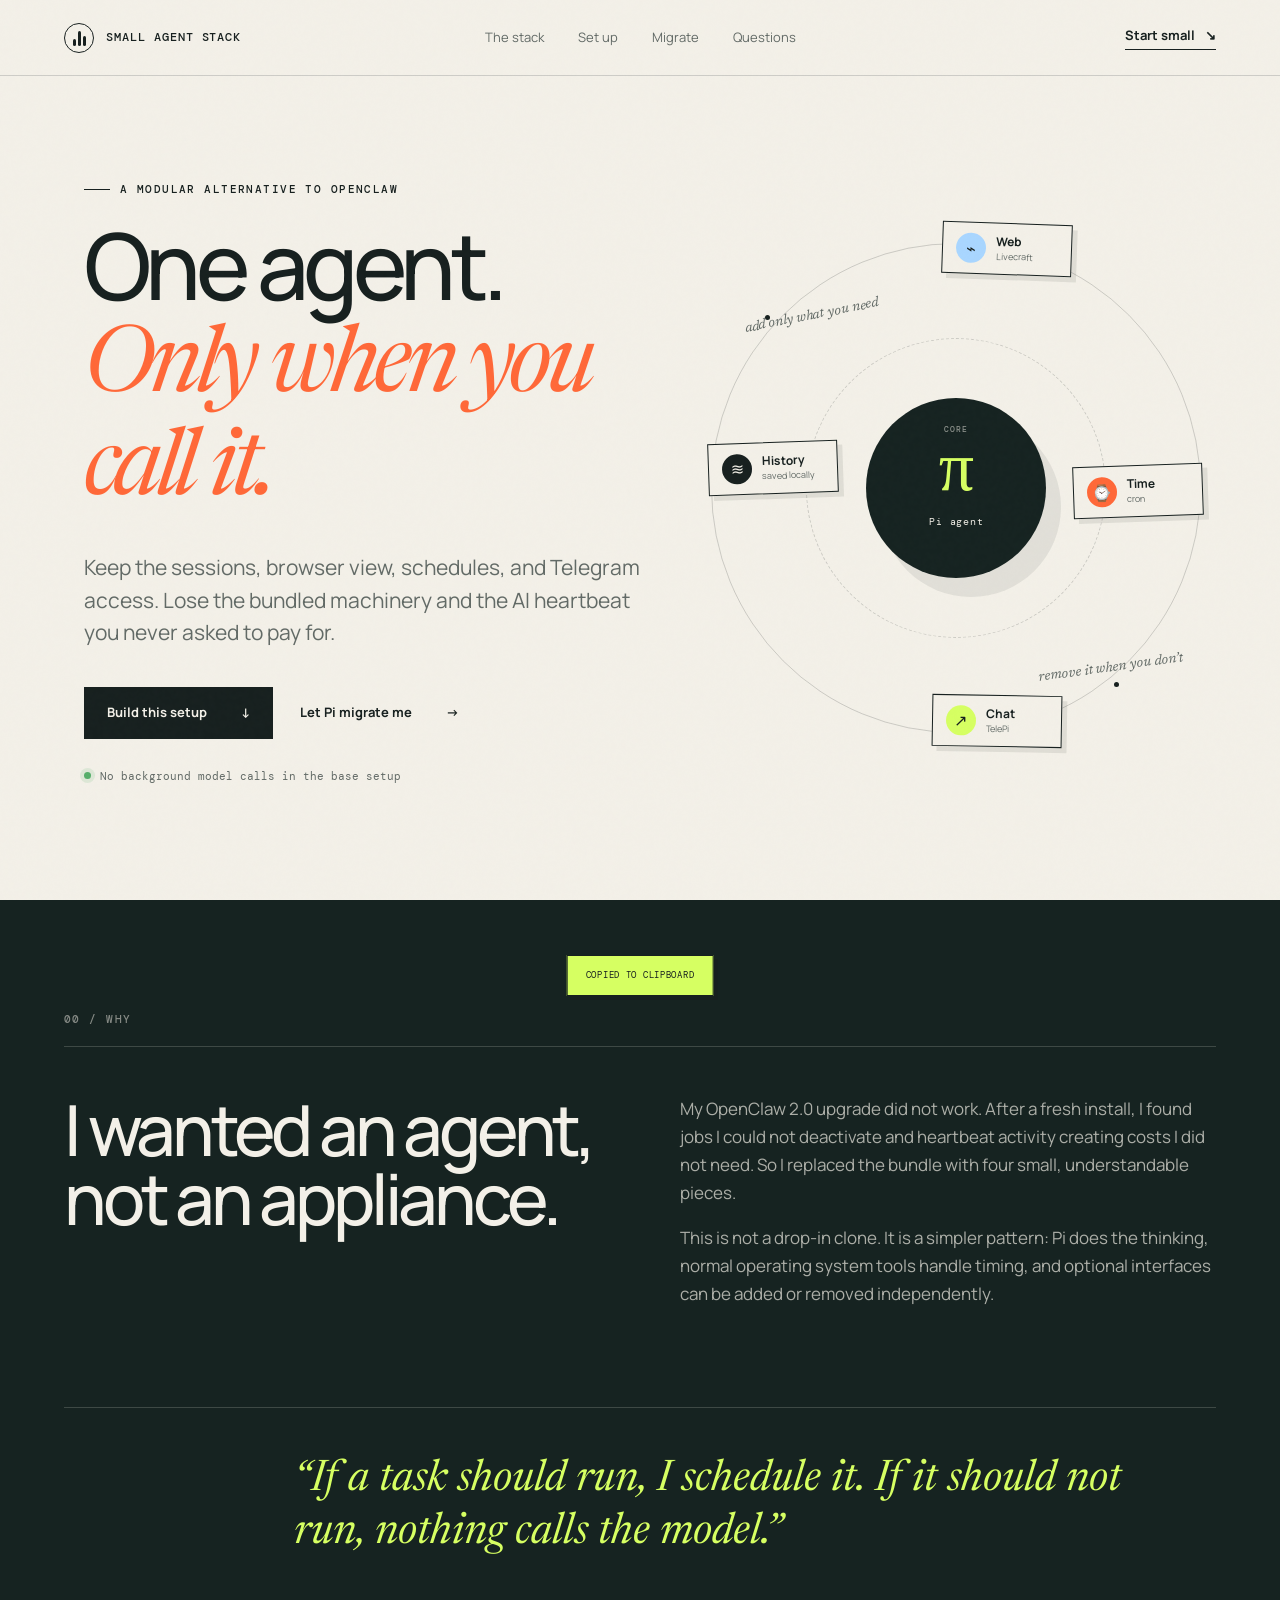
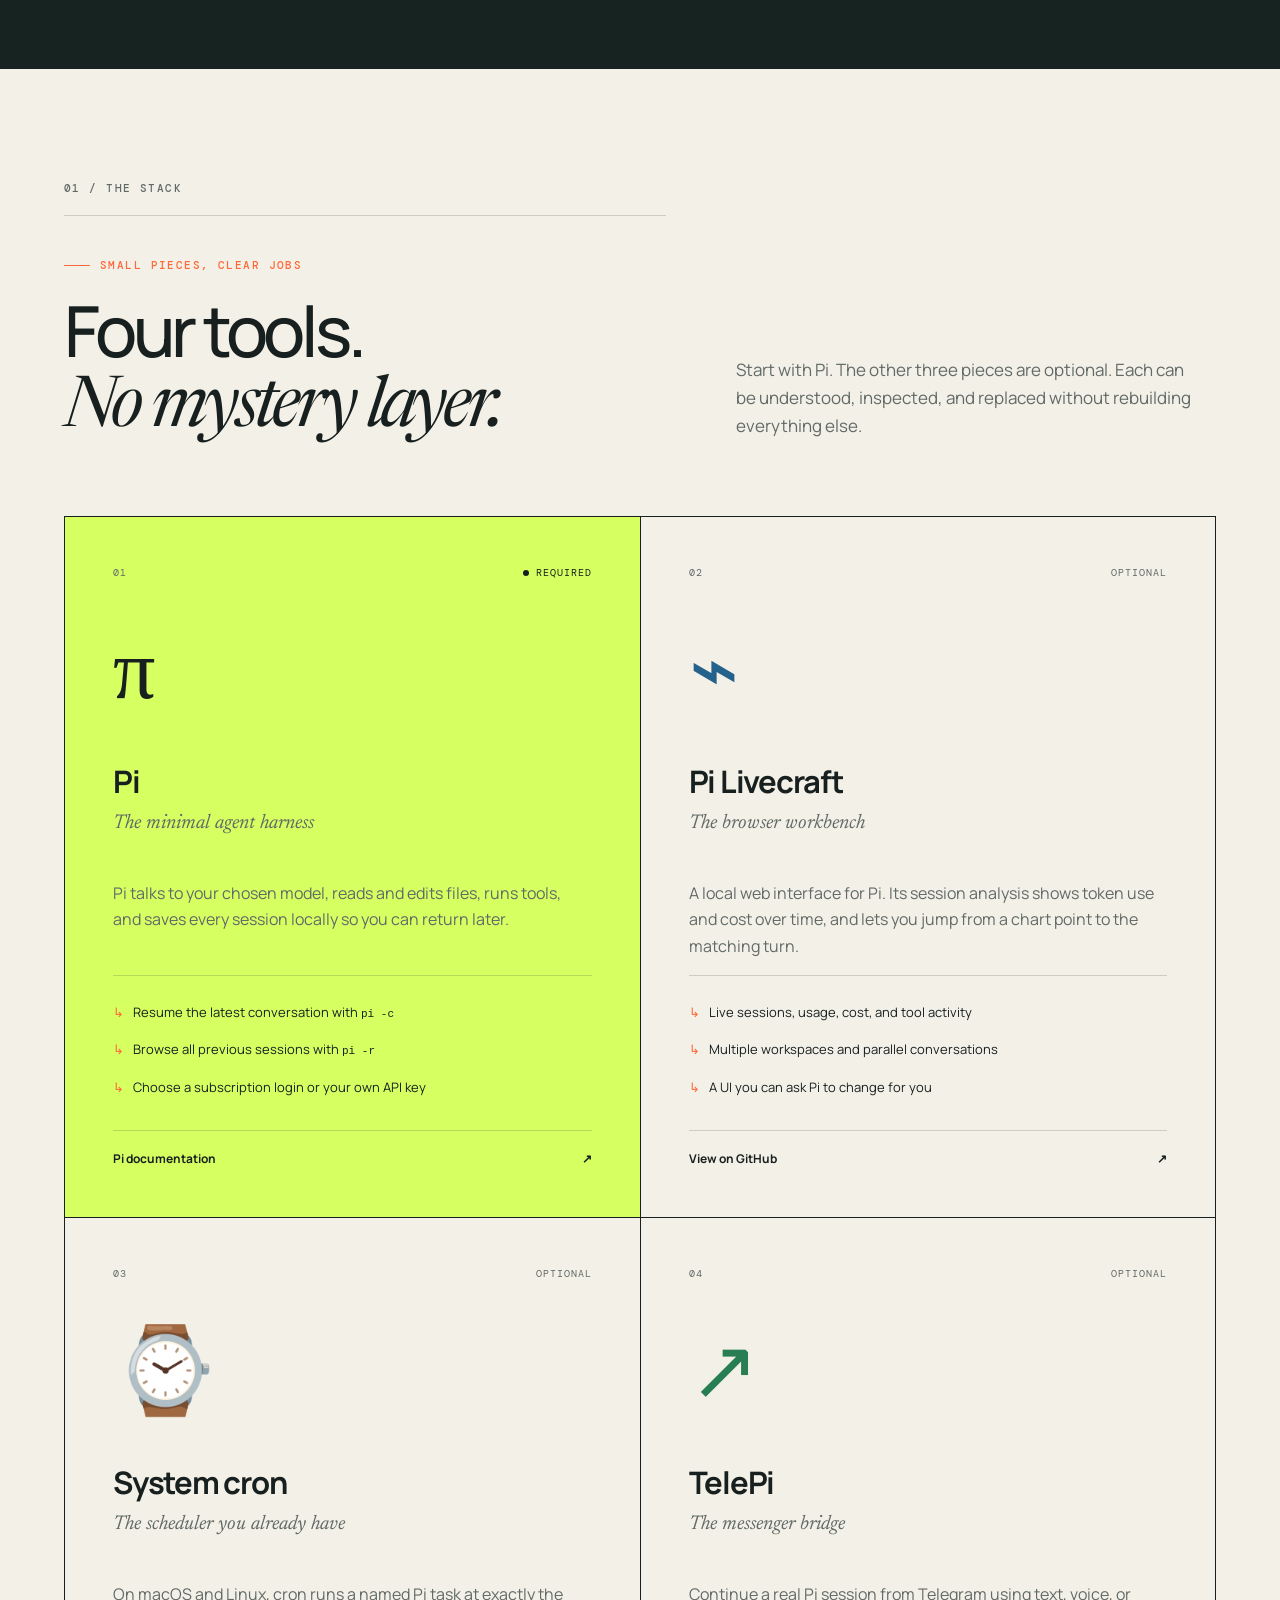
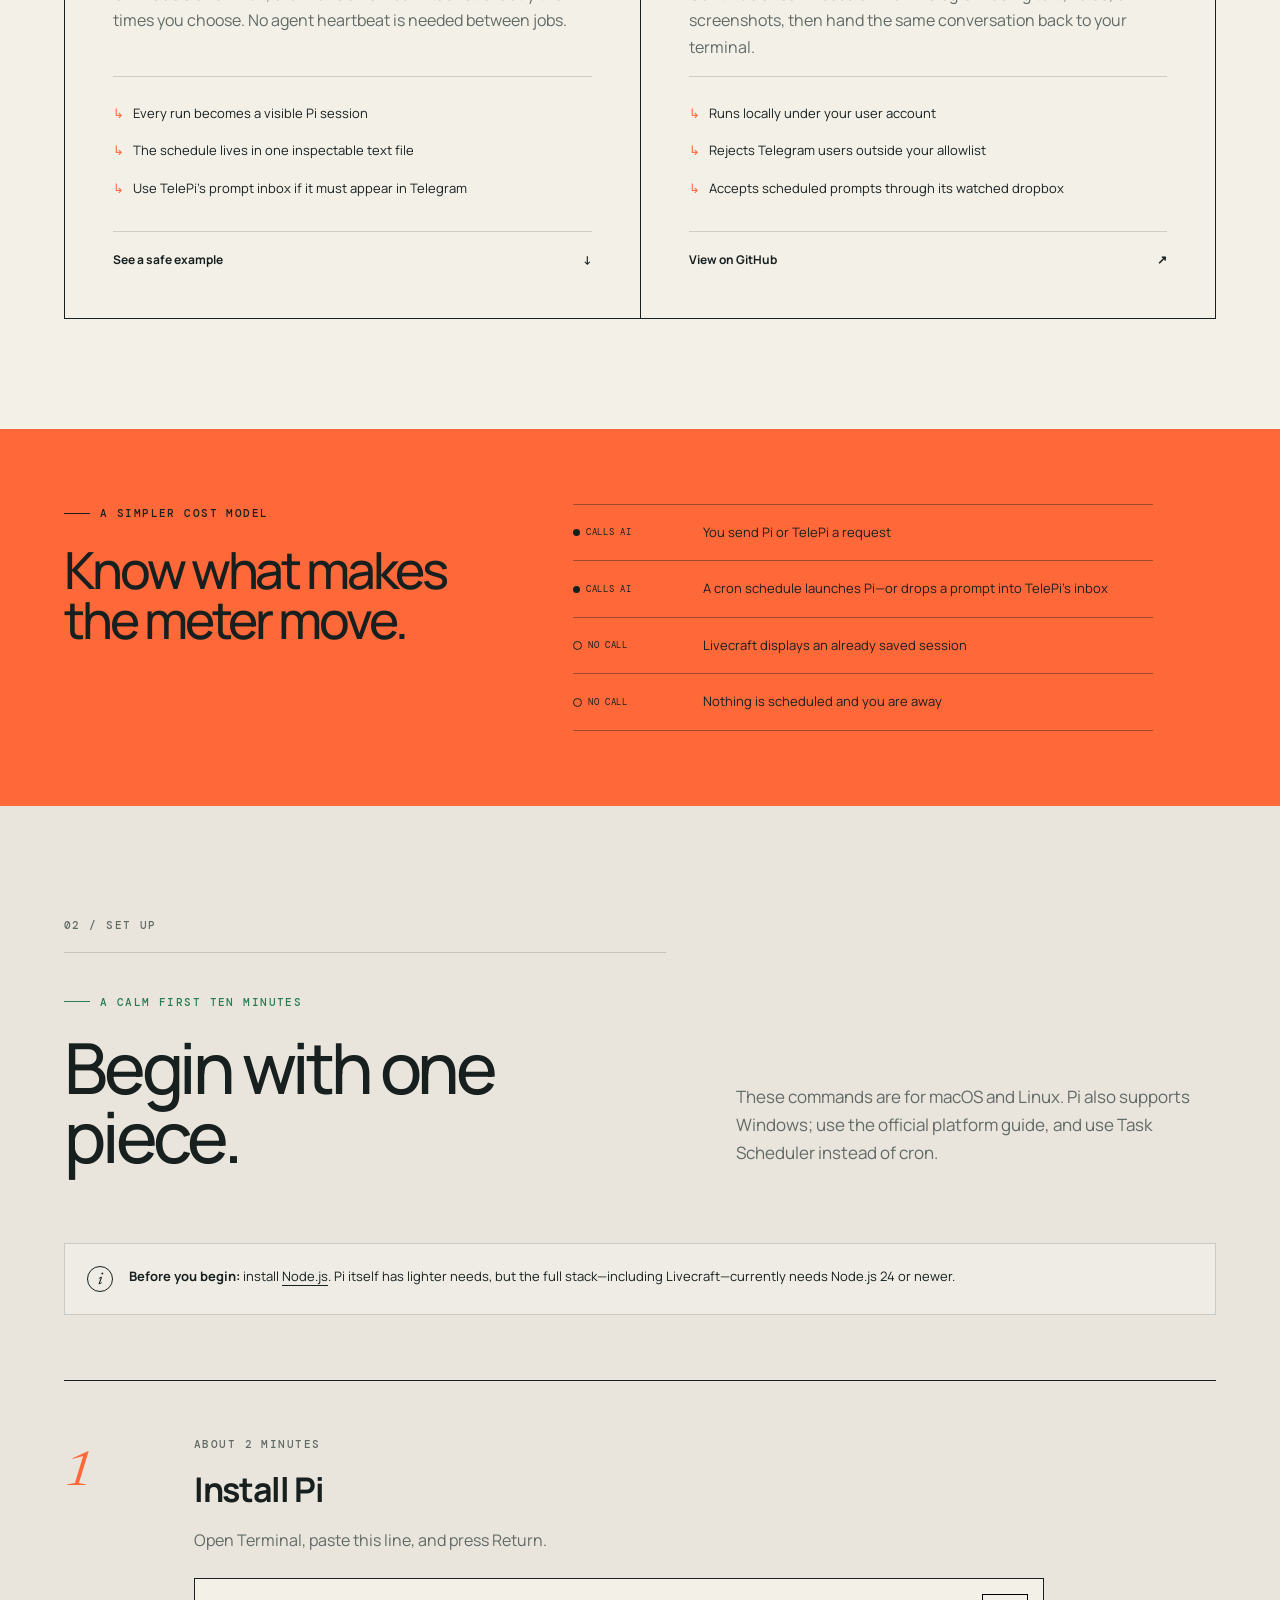
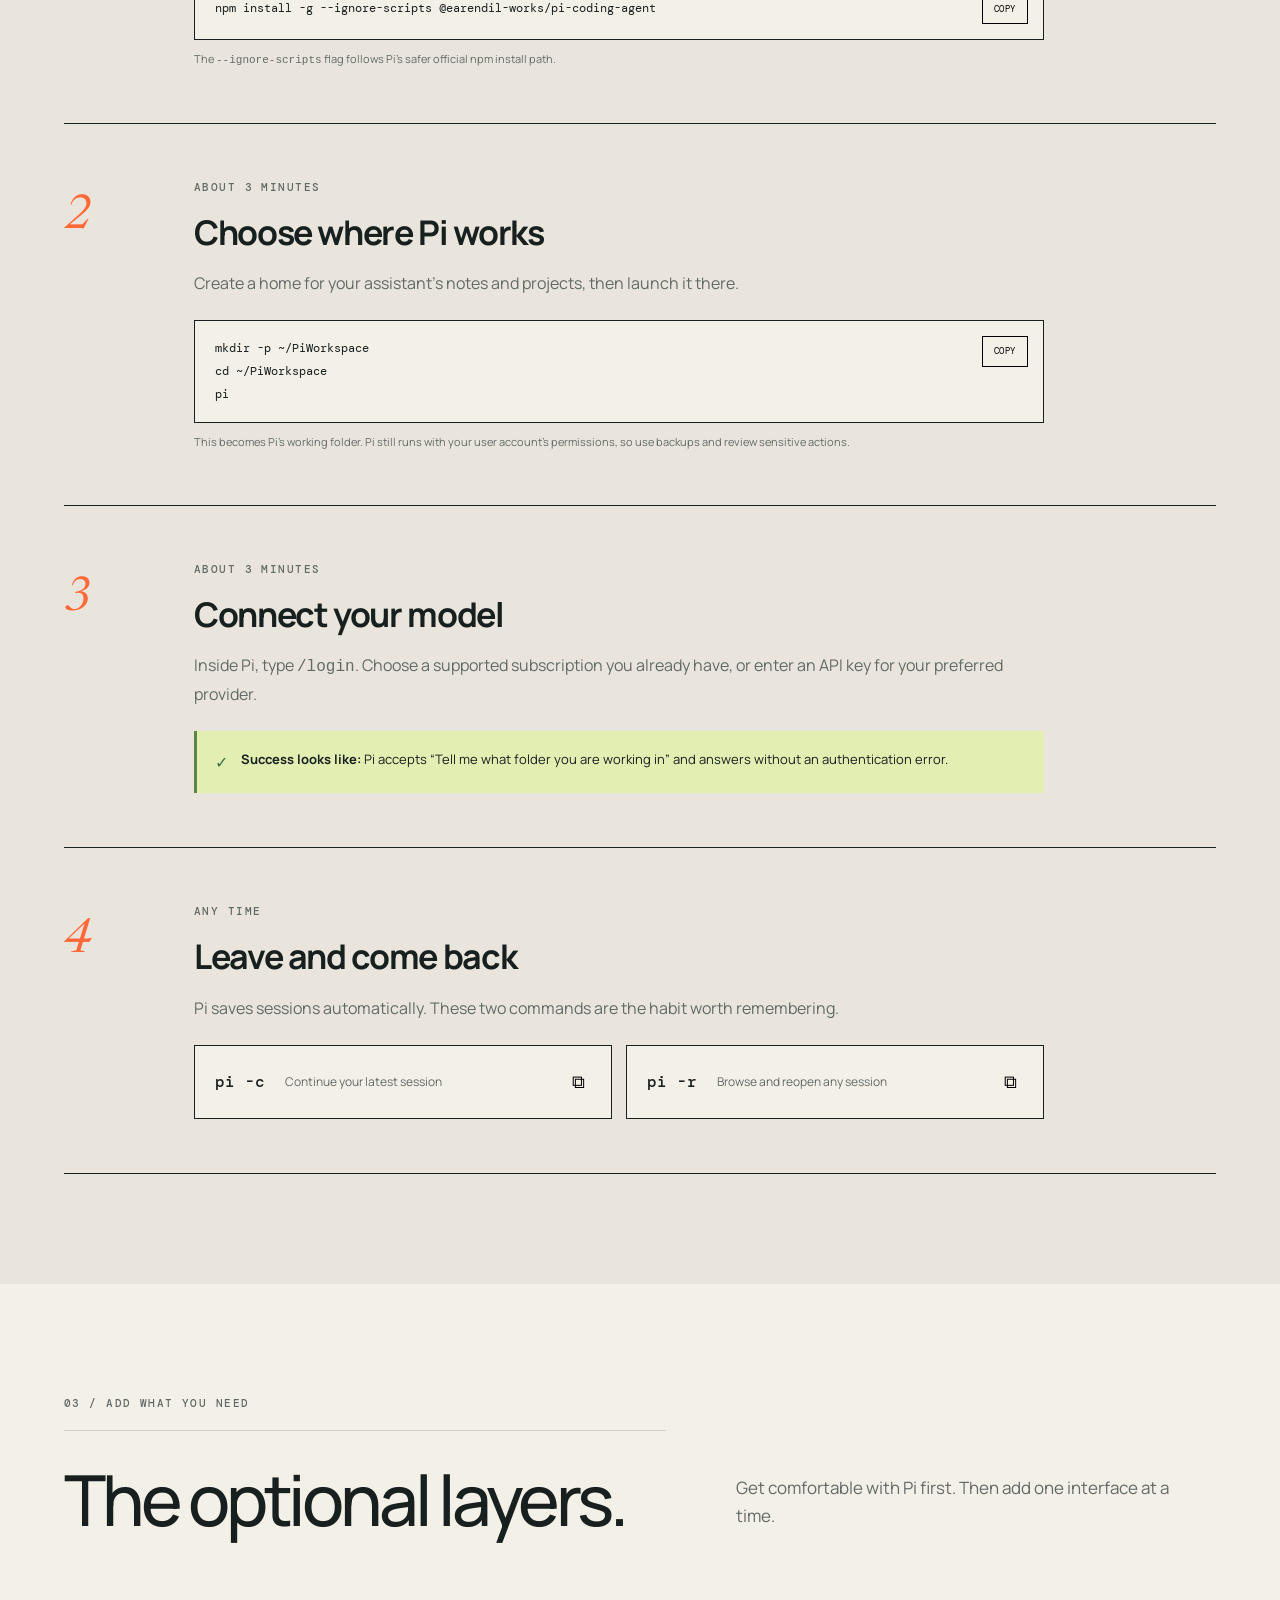
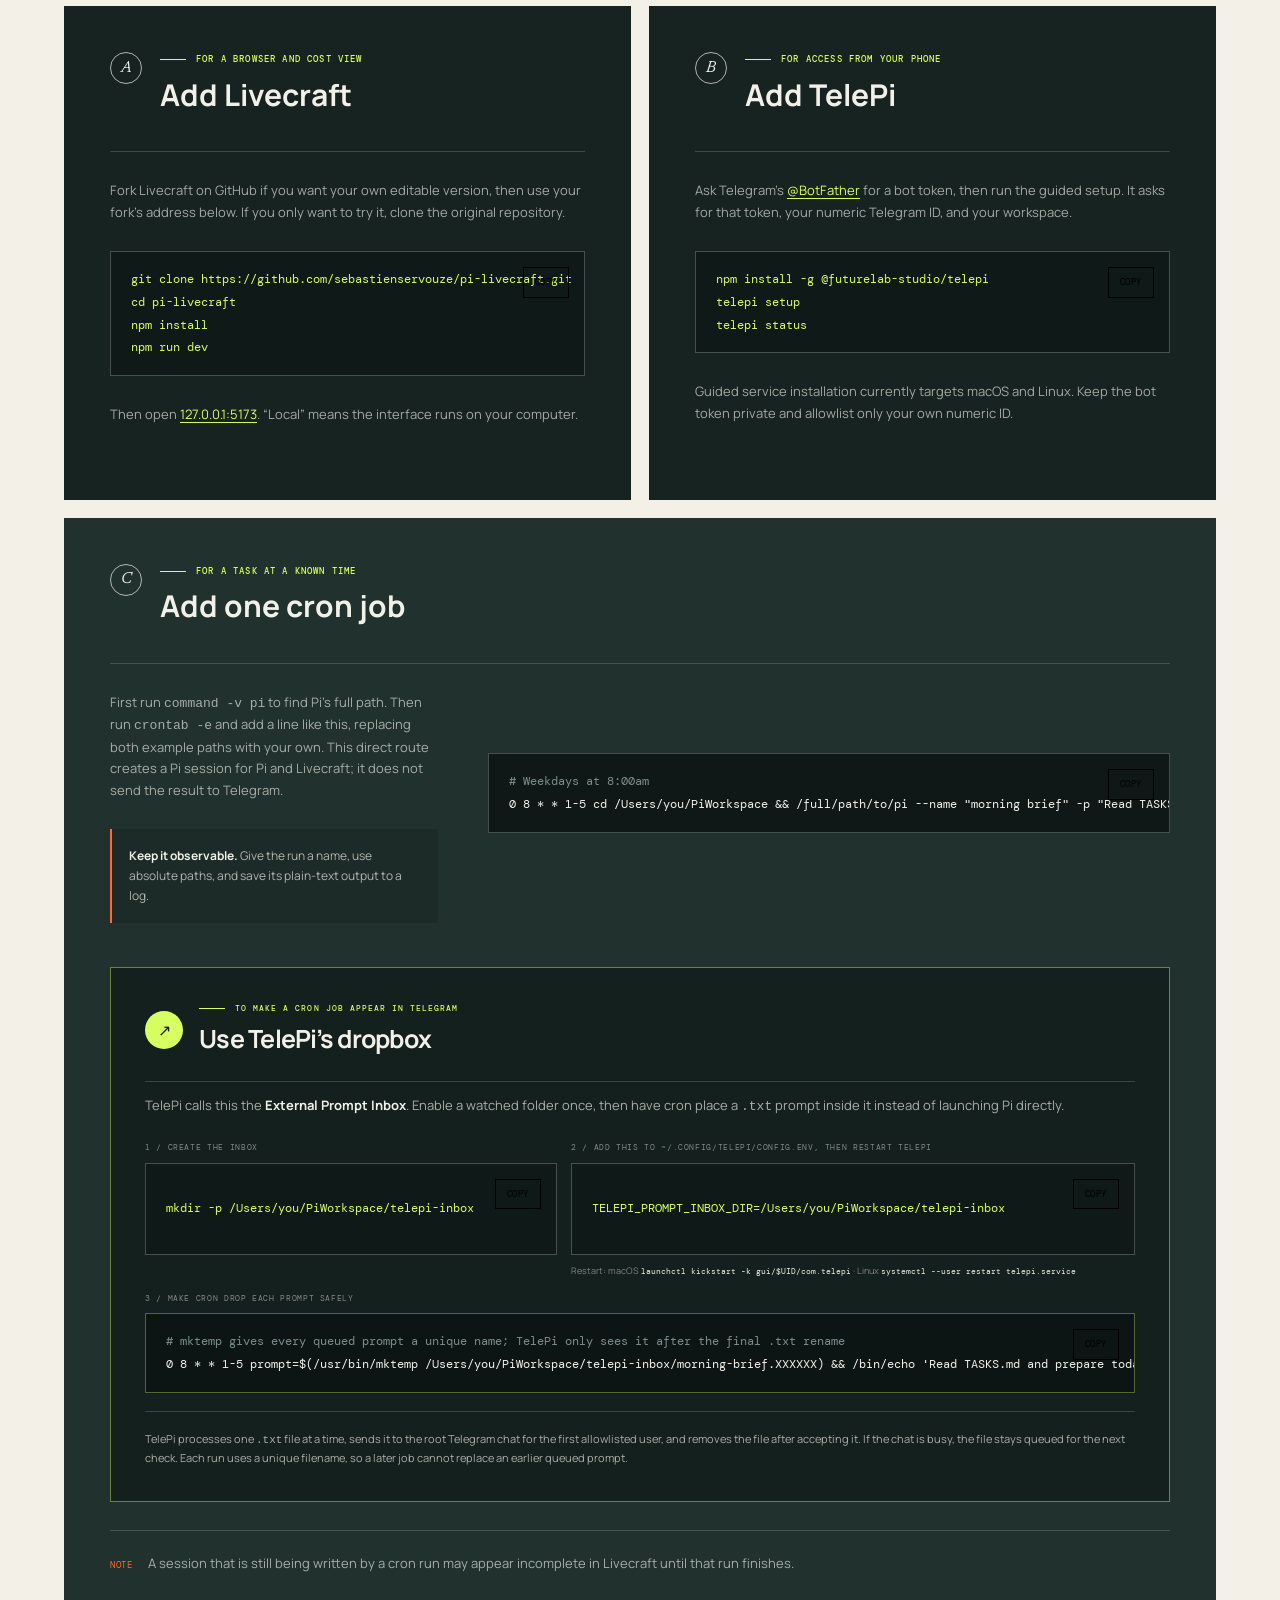
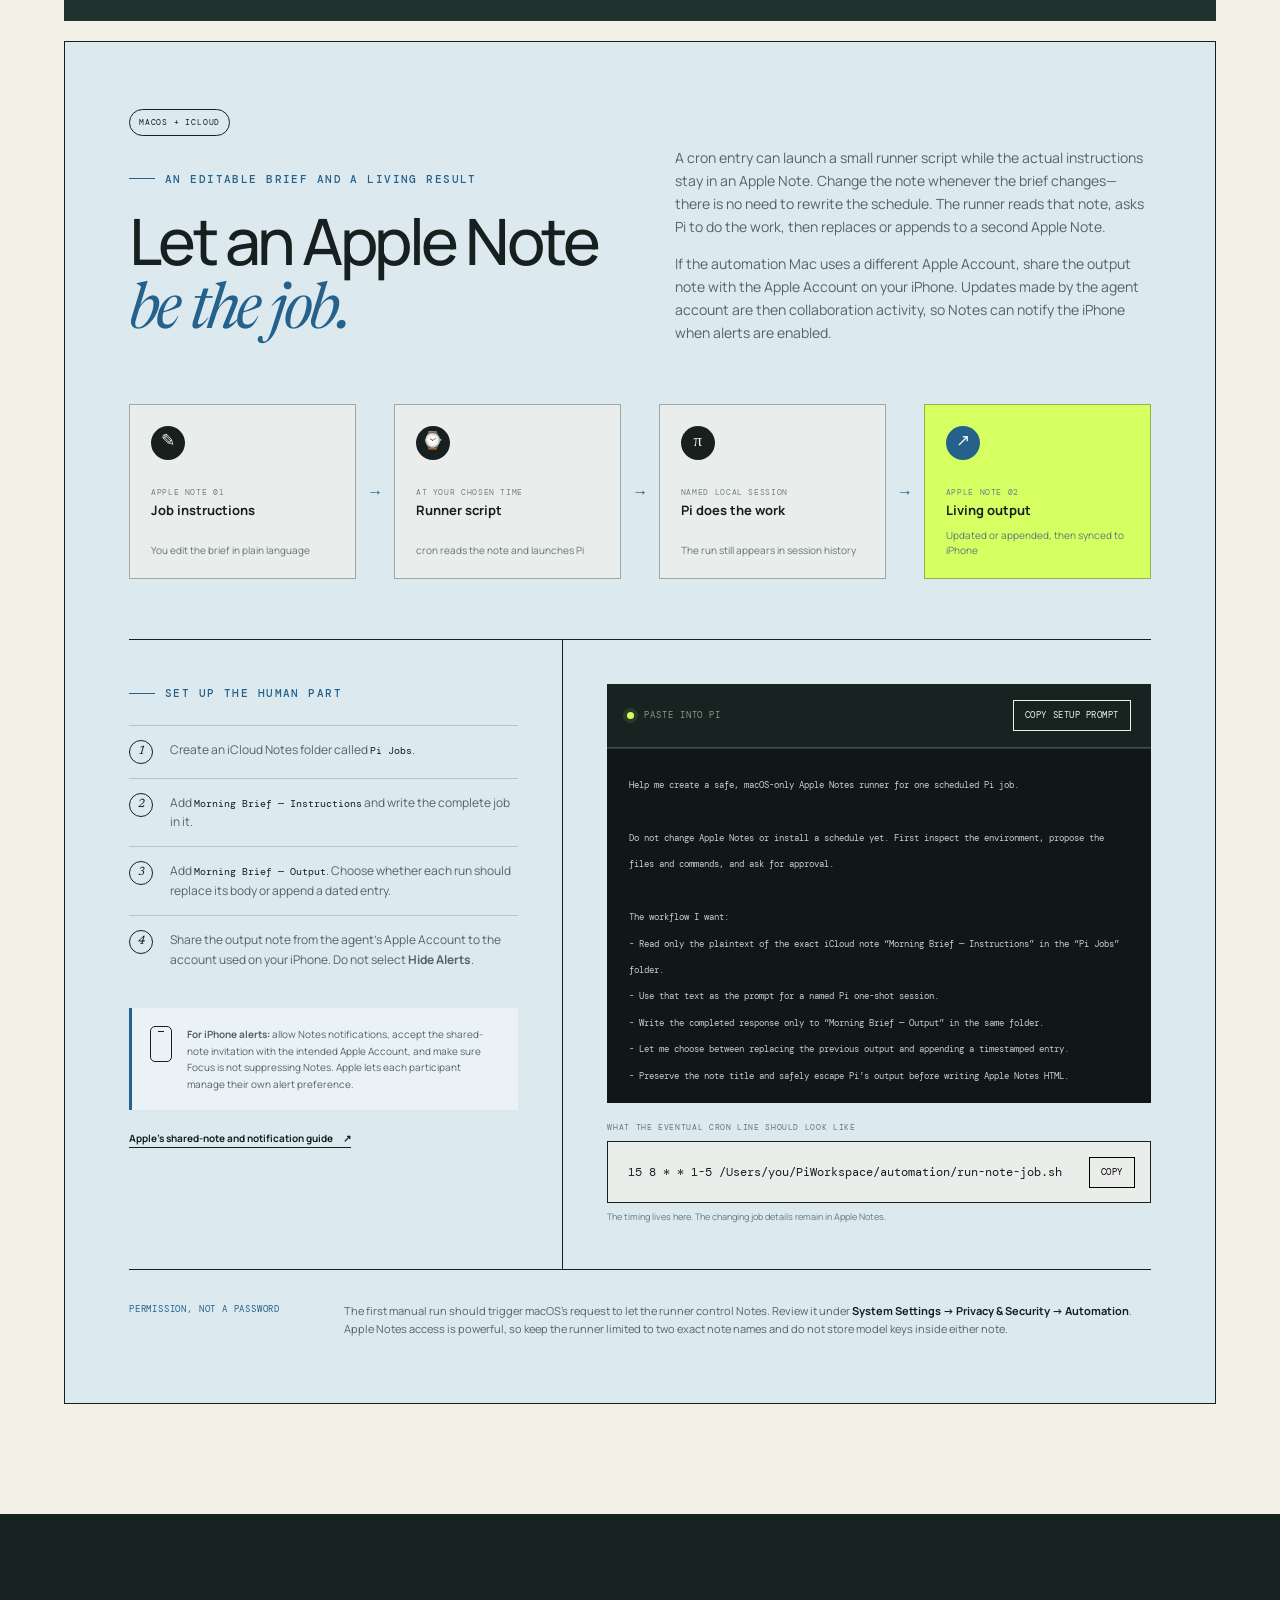
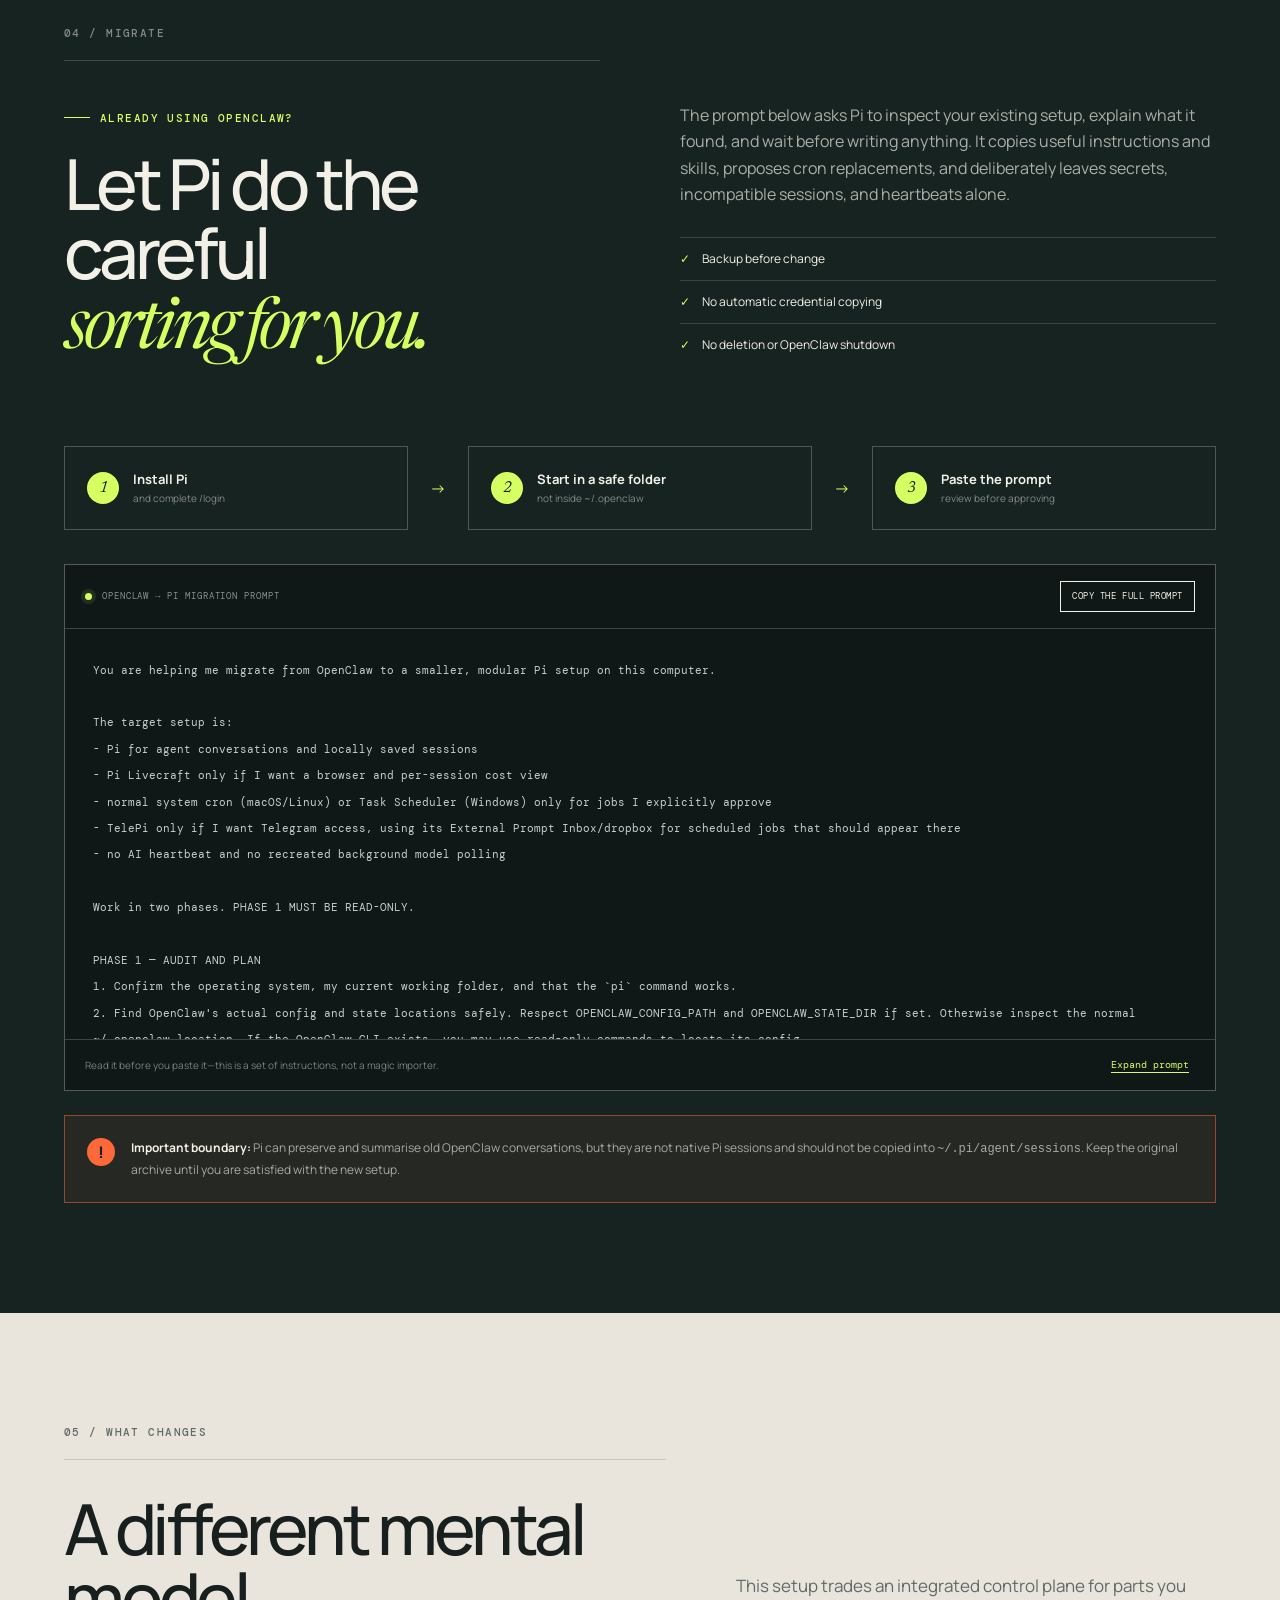
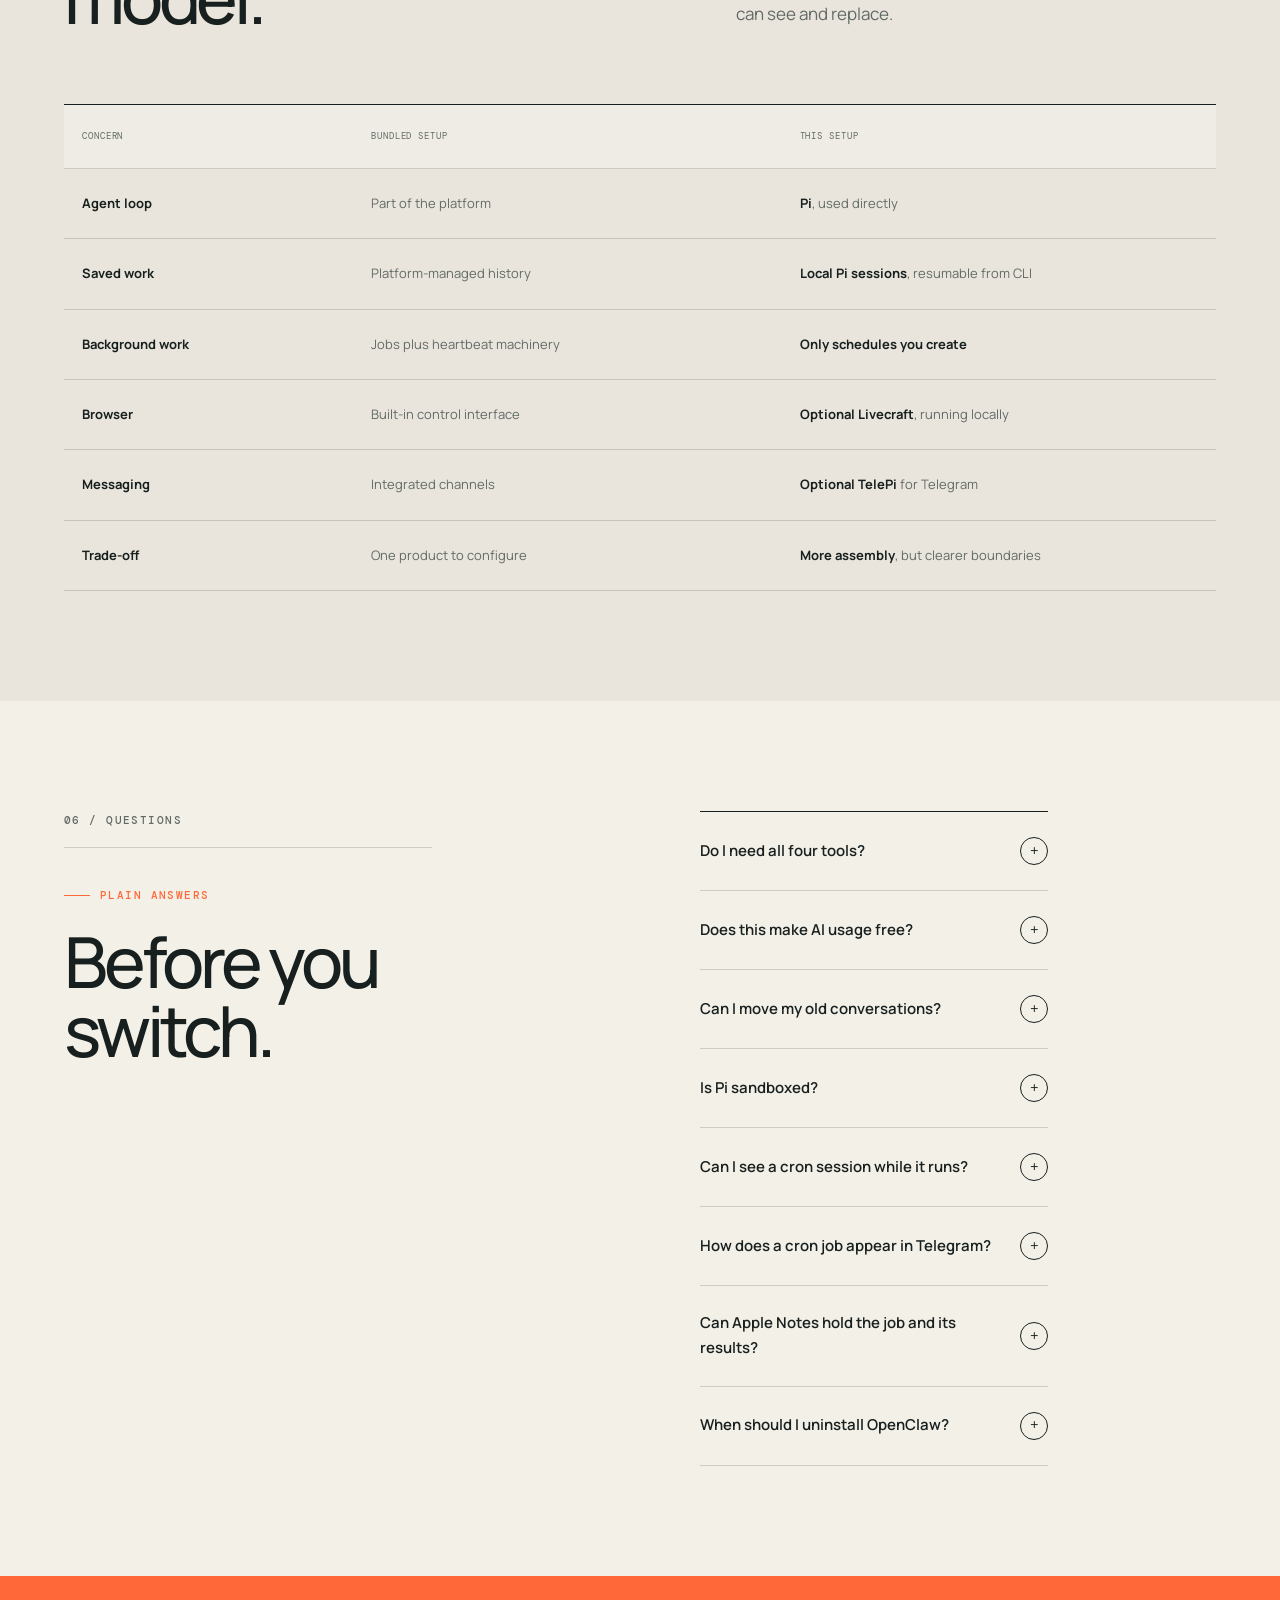
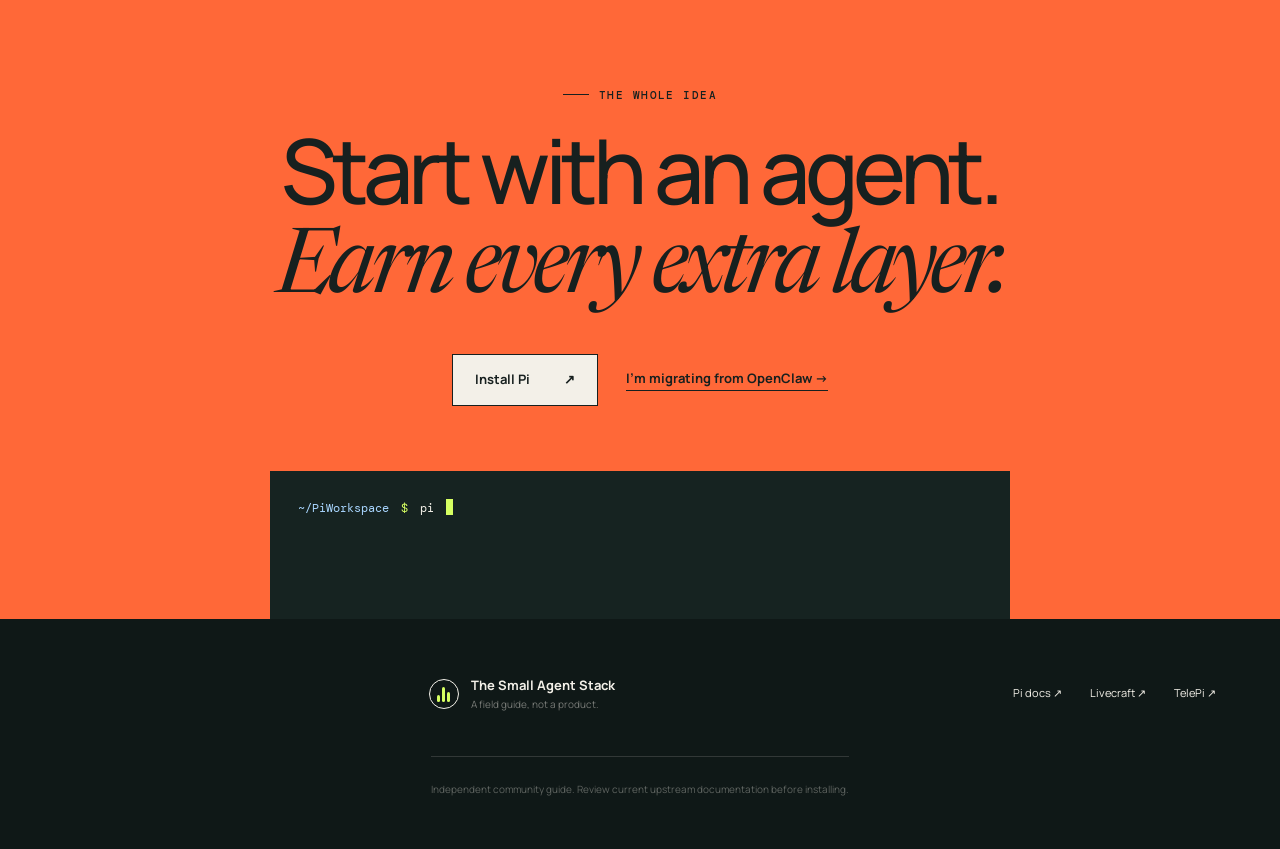
==== commit c136303c: "fix: address initial site review feedback" ====
--- a/index.html
+++ b/index.html
@@ -409,16 +409,17 @@
                 </div>
               </div>
               <div>
-                <span class="bridge-code-label">3 / Make cron drop the prompt safely</span>
+                <span class="bridge-code-label">3 / Make cron drop each prompt safely</span>
                 <div class="code-block multiline inbox-code">
-                  <code><span class="code-comment"># Write as .pending, then rename when complete</span><br />0 8 * * 1-5 /bin/echo 'Read TASKS.md and prepare today’s brief. Do not send or publish anything else.' &gt; /Users/you/PiWorkspace/telepi-inbox/morning-brief.pending &amp;&amp; /bin/mv /Users/you/PiWorkspace/telepi-inbox/morning-brief.pending /Users/you/PiWorkspace/telepi-inbox/morning-brief.txt</code>
-                  <button class="copy-button" type="button" data-copy="0 8 * * 1-5 /bin/echo 'Read TASKS.md and prepare today’s brief. Do not send or publish anything else.' &gt; /Users/you/PiWorkspace/telepi-inbox/morning-brief.pending &amp;&amp; /bin/mv /Users/you/PiWorkspace/telepi-inbox/morning-brief.pending /Users/you/PiWorkspace/telepi-inbox/morning-brief.txt" aria-label="Copy Telegram-aware cron example">Copy</button>
+                  <code><span class="code-comment"># mktemp gives every queued prompt a unique name; TelePi only sees it after the final .txt rename</span><br />0 8 * * 1-5 prompt=$(/usr/bin/mktemp /Users/you/PiWorkspace/telepi-inbox/morning-brief.XXXXXX) &amp;&amp; /bin/echo 'Read TASKS.md and prepare today’s brief. Do not send or publish anything else.' &gt; "$prompt" &amp;&amp; /bin/mv "$prompt" "$prompt.txt"</code>
+                  <button class="copy-button" type="button" data-copy="0 8 * * 1-5 prompt=$(/usr/bin/mktemp /Users/you/PiWorkspace/telepi-inbox/morning-brief.XXXXXX) &amp;&amp; /bin/echo 'Read TASKS.md and prepare today’s brief. Do not send or publish anything else.' &gt; &quot;$prompt&quot; &amp;&amp; /bin/mv &quot;$prompt&quot; &quot;$prompt.txt&quot;" aria-label="Copy Telegram-aware cron example">Copy</button>
                 </div>
               </div>
               <p class="bridge-note">
                 TelePi processes one <code>.txt</code> file at a time, sends it to the root Telegram chat for
                 the first allowlisted user, and removes the file after accepting it. If the chat is busy,
-                the file stays queued for the next check.
+                the file stays queued for the next check. Each run uses a unique filename, so a later job
+                cannot replace an earlier queued prompt.
               </p>
             </div>
             <p class="caveat"><span>Note</span> A session that is still being written by a cron run may appear incomplete in Livecraft until that run finishes.</p>
--- a/styles.css
+++ b/styles.css
@@ -509,7 +509,9 @@
   h2 { font-size: clamp(40px, 12vw, 58px); }
   .hero-actions { align-items: stretch; flex-direction: column; }
   .button { width: 100%; }
-  .hero-visual { height: 450px; transform: scale(.78); margin: -10px auto -30px; }
+  .hero-visual { height: 450px; transform: scale(.78); transform-origin: center; margin: -10px auto -30px; }
+  .js .hero-visual.reveal { transform: translateY(18px) scale(.78); }
+  .js .hero-visual.reveal.in-view { transform: translateY(0) scale(.78); }
   .orbit-outer { width: 400px; height: 400px; }
   .orbit-inner { width: 255px; height: 255px; }
   .satellite-cron { right: -18px; }
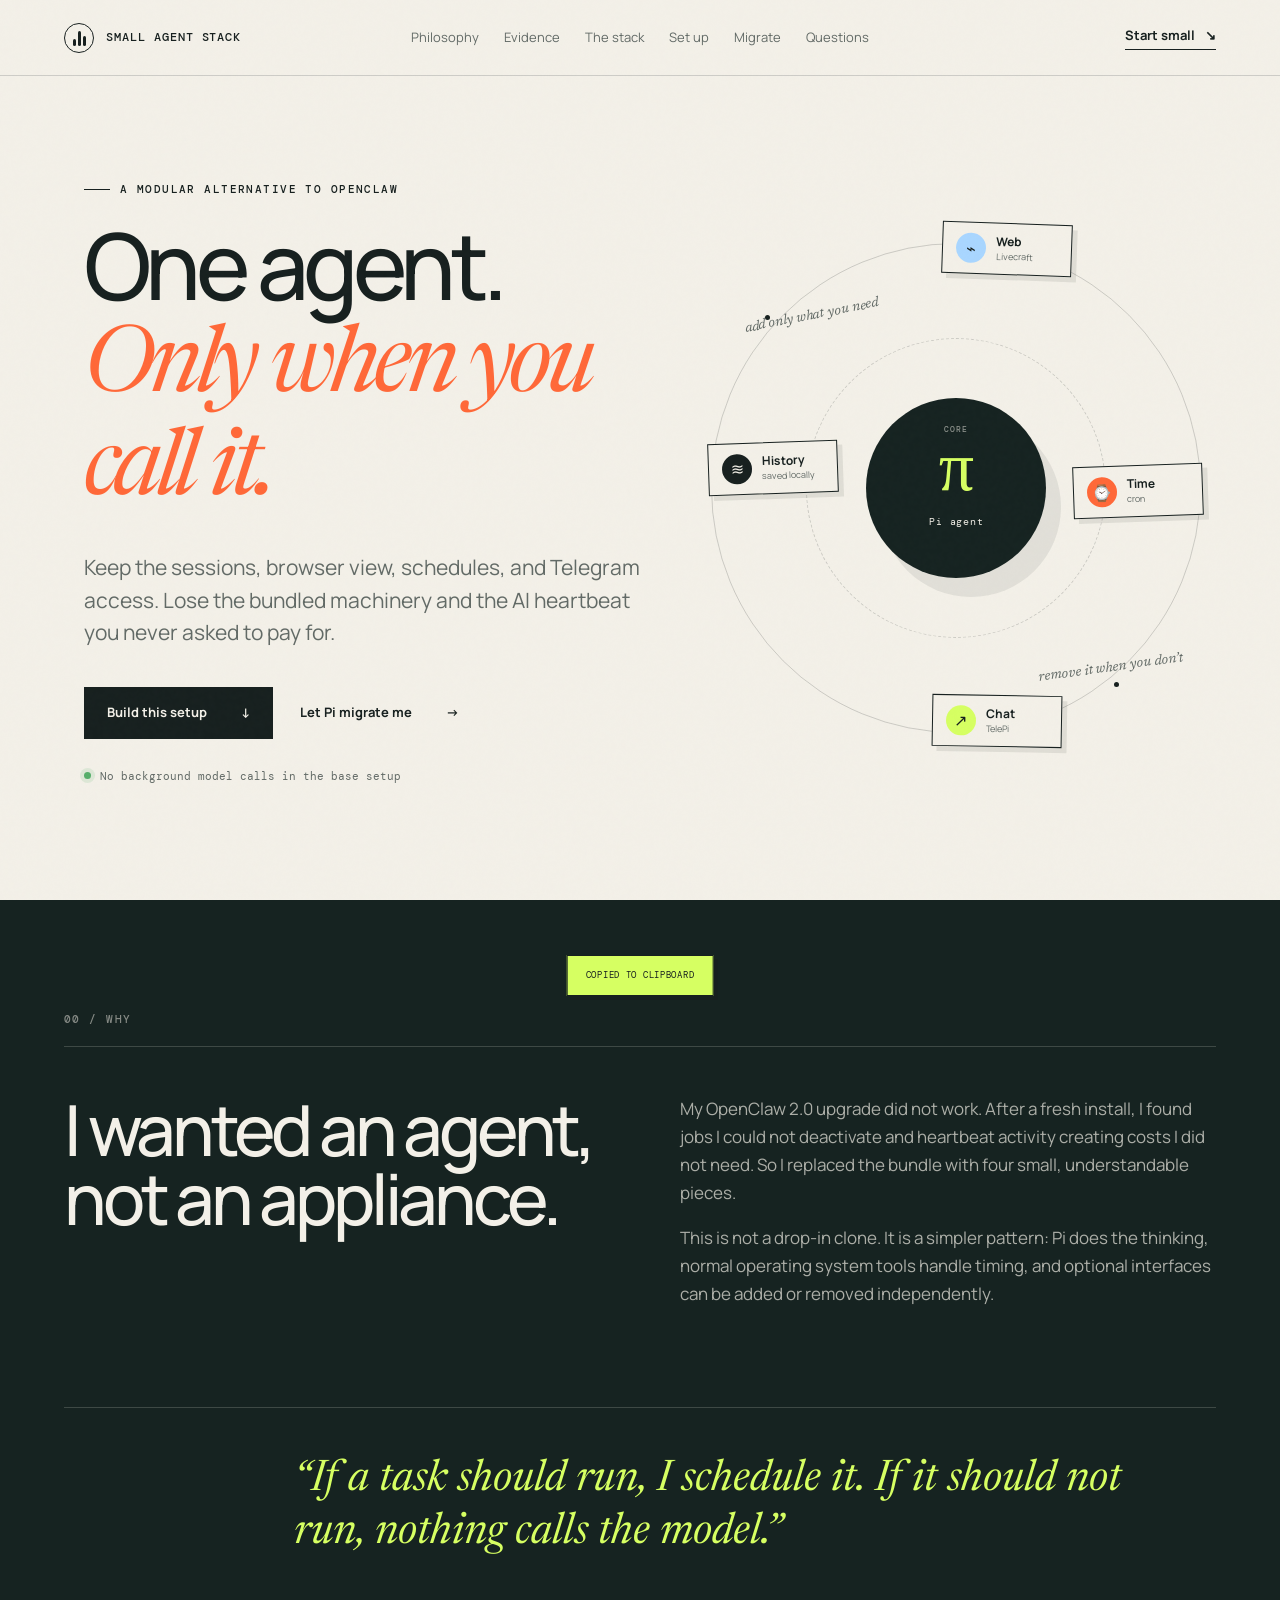
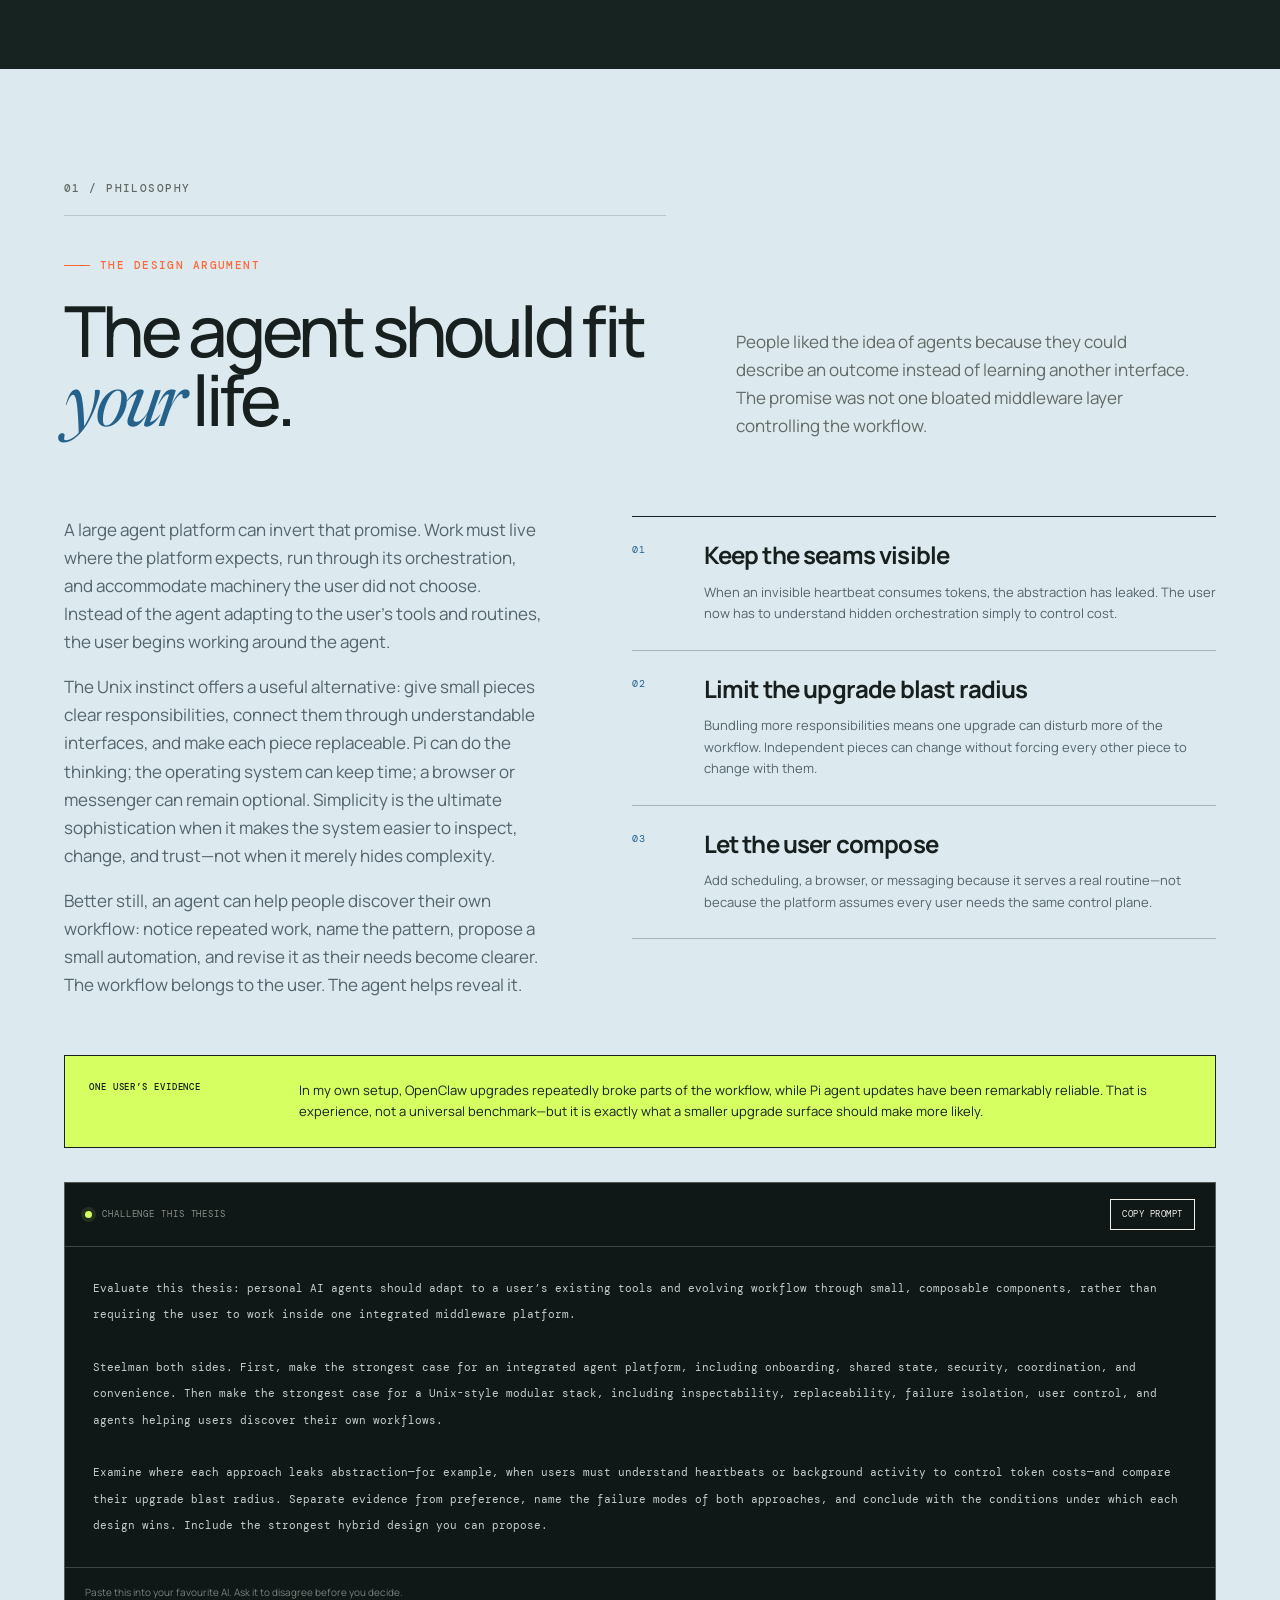
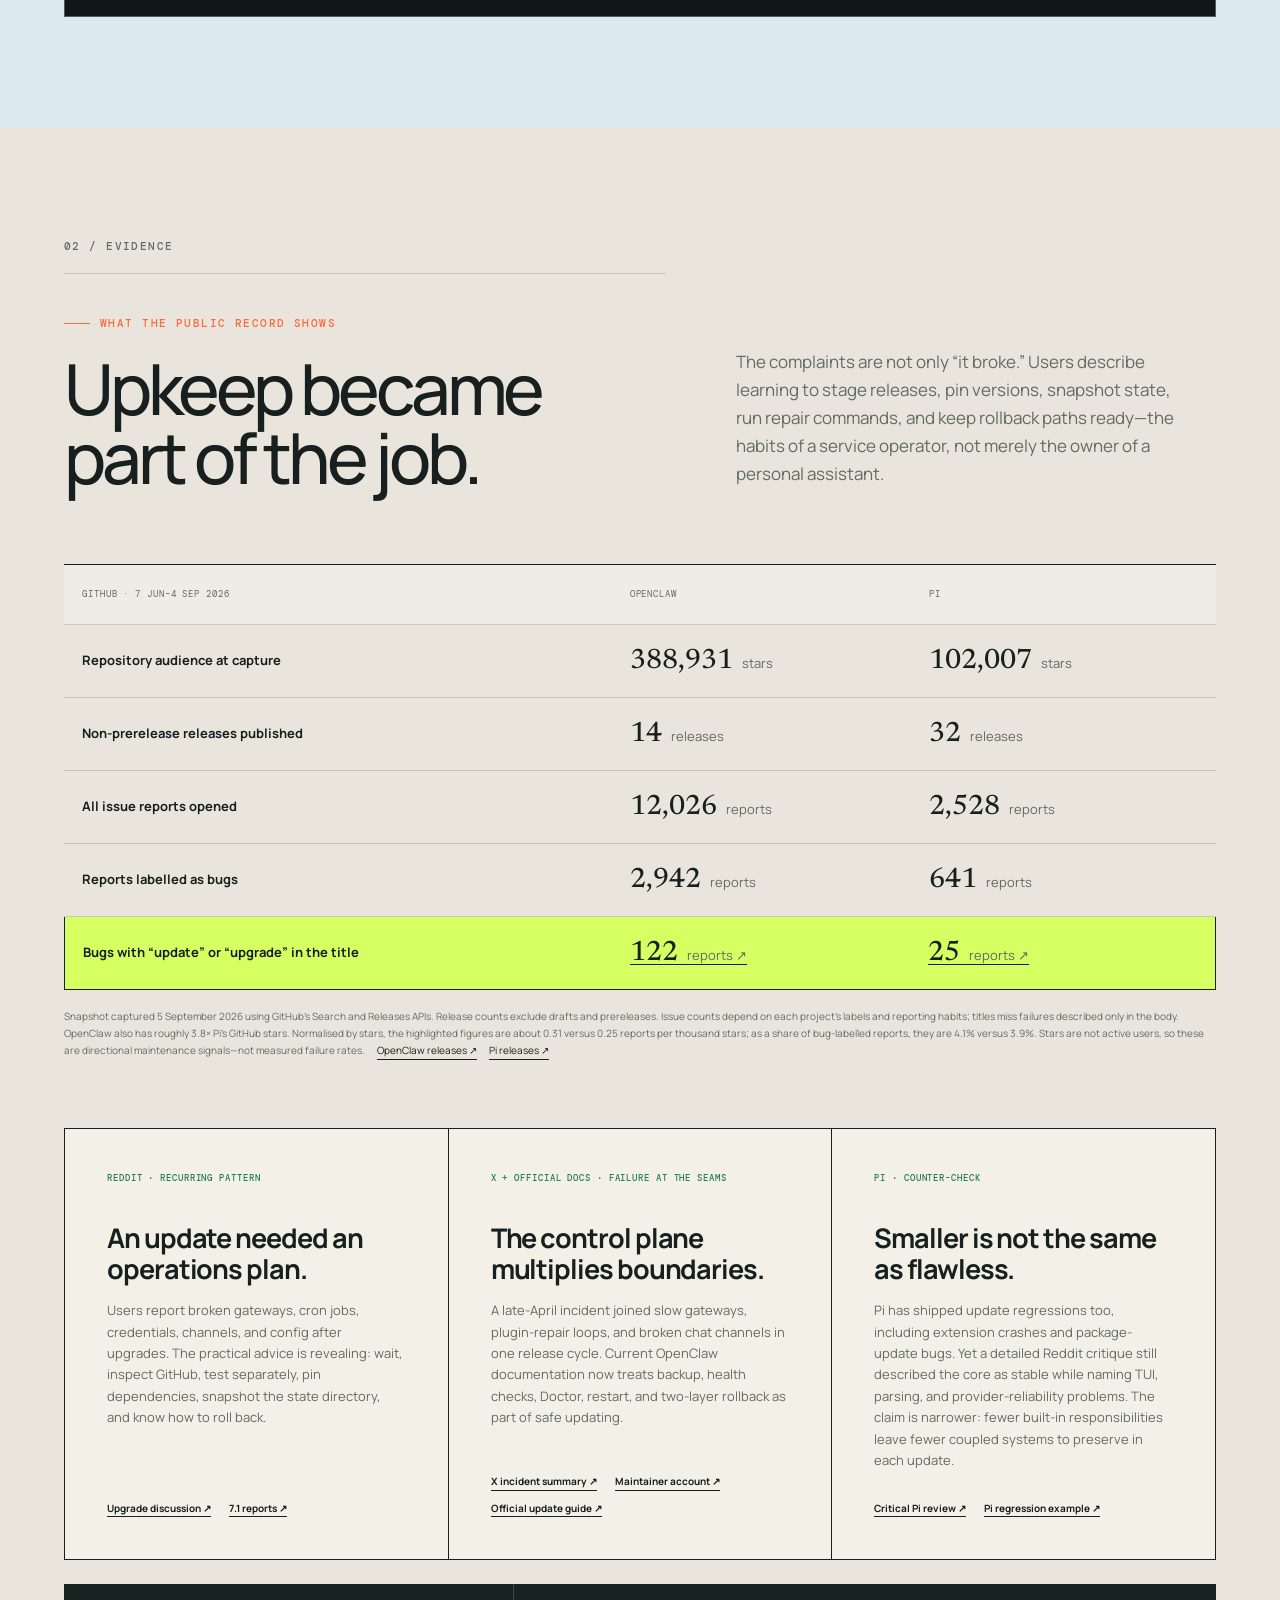
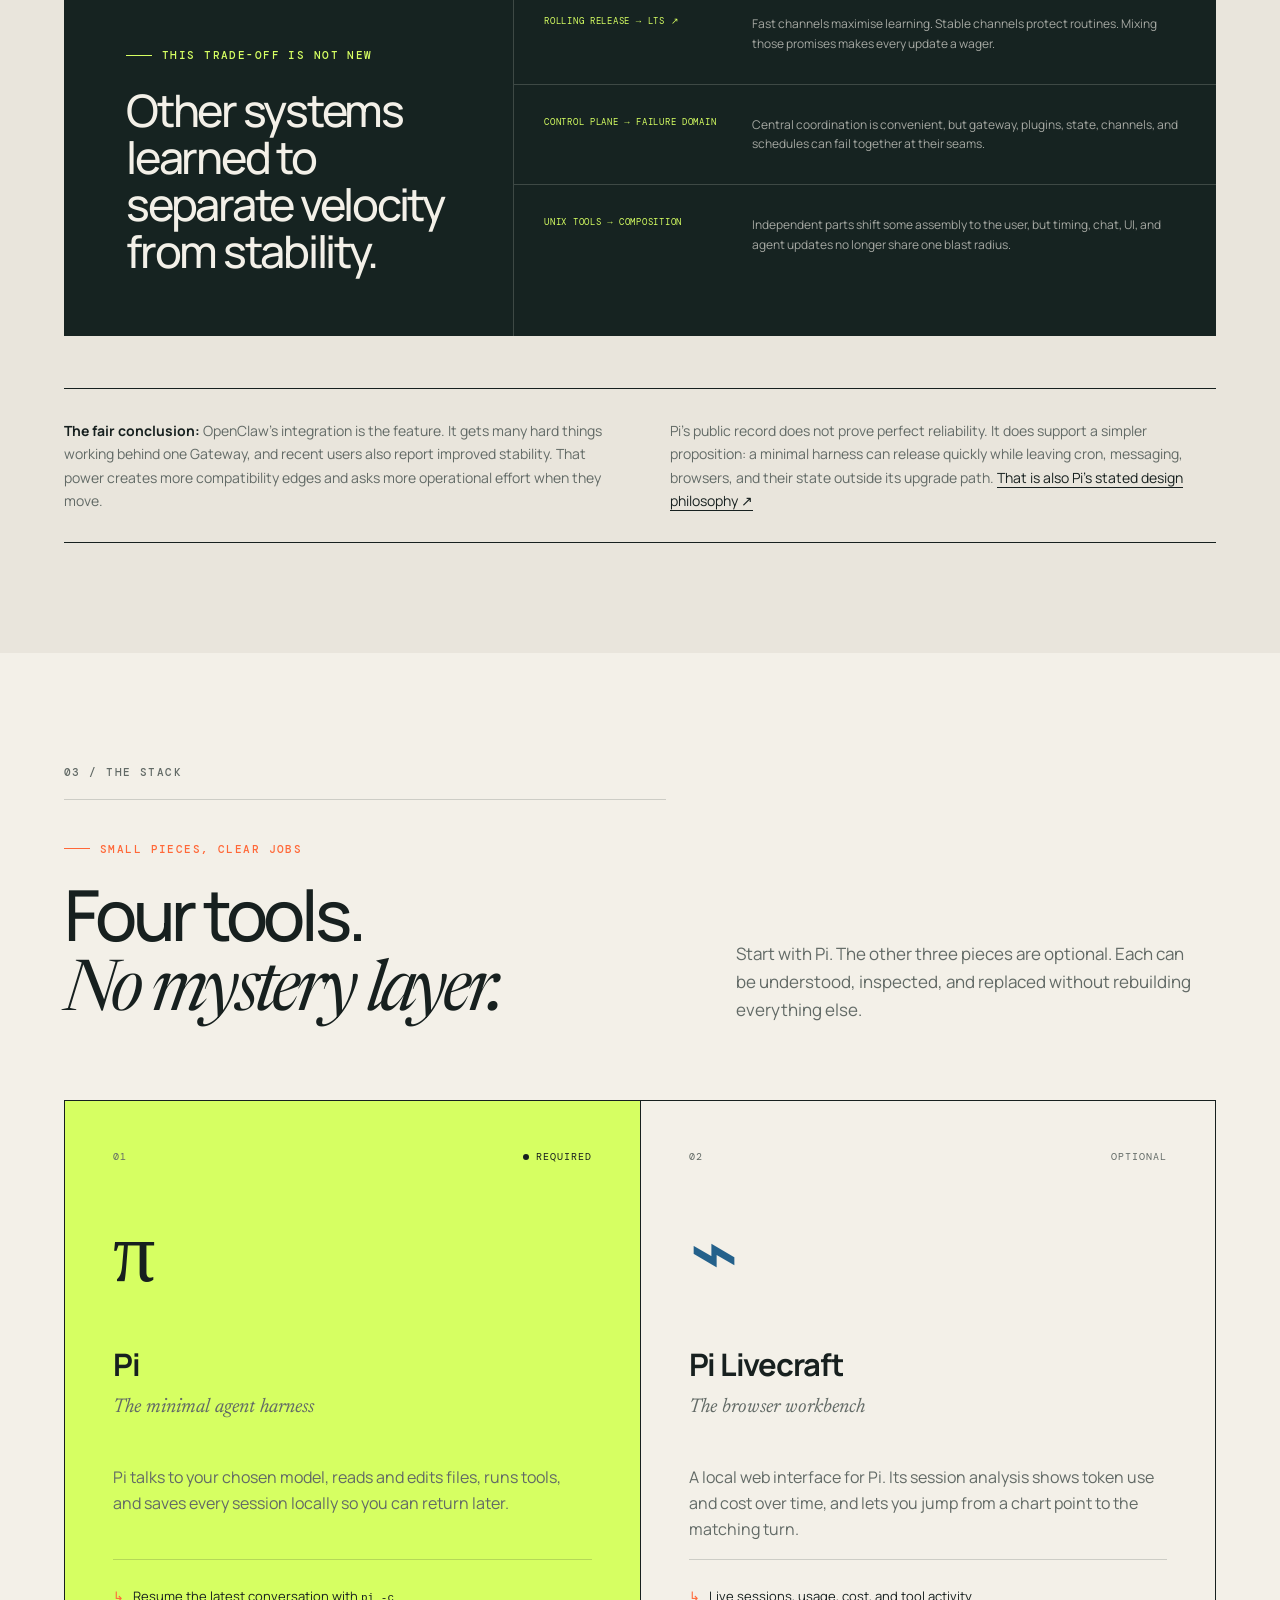
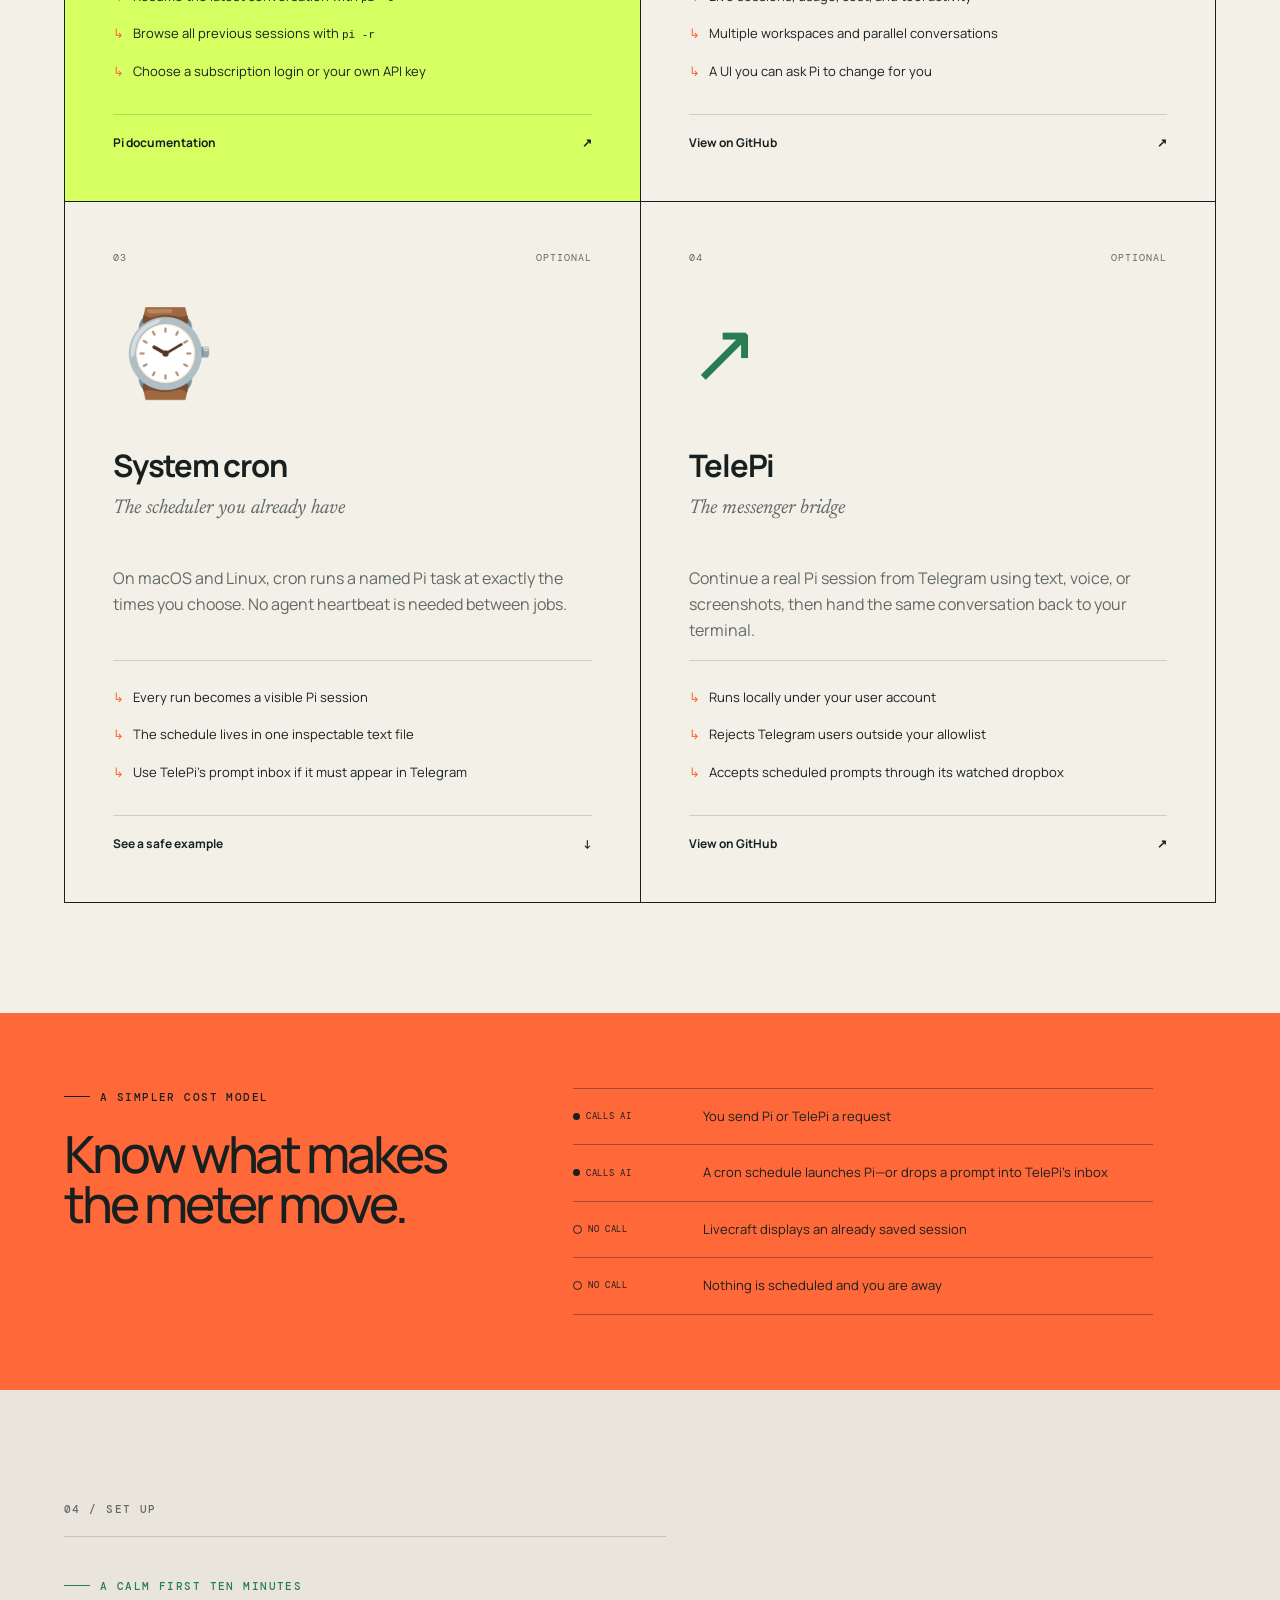
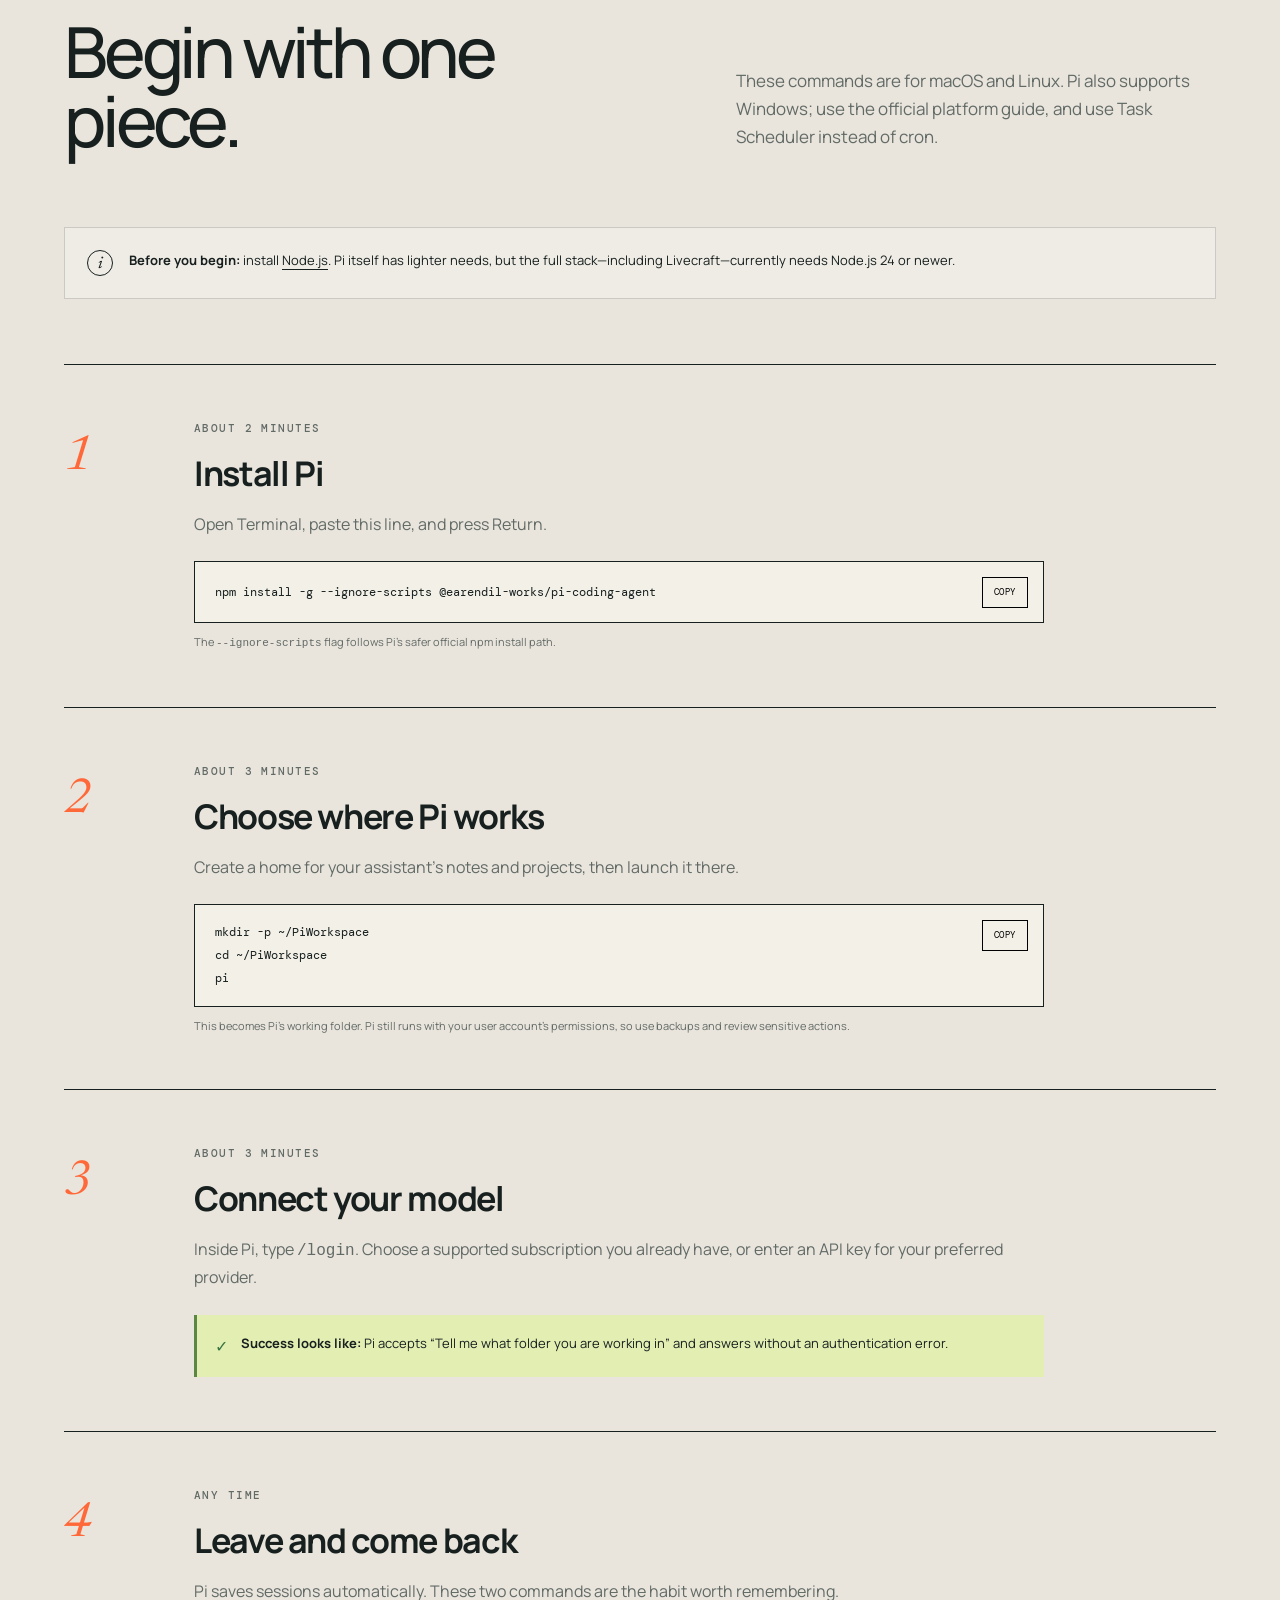
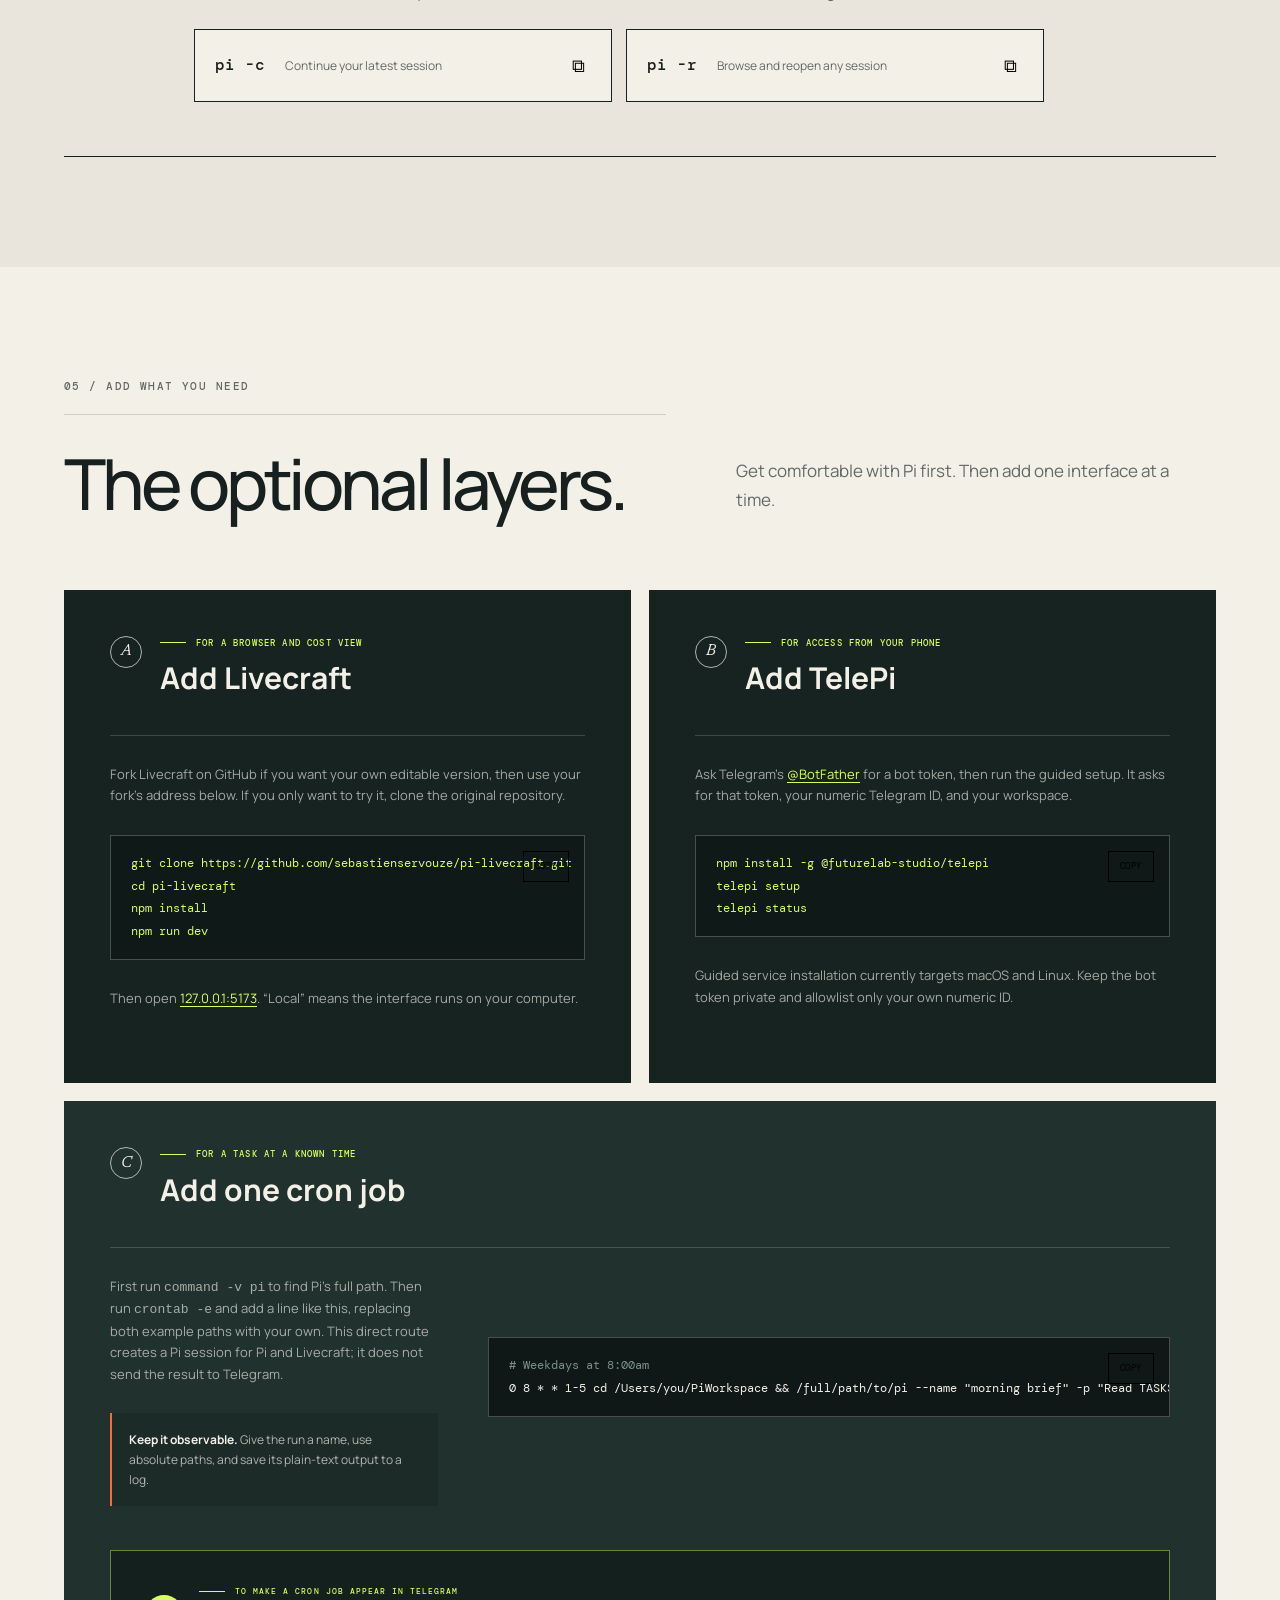
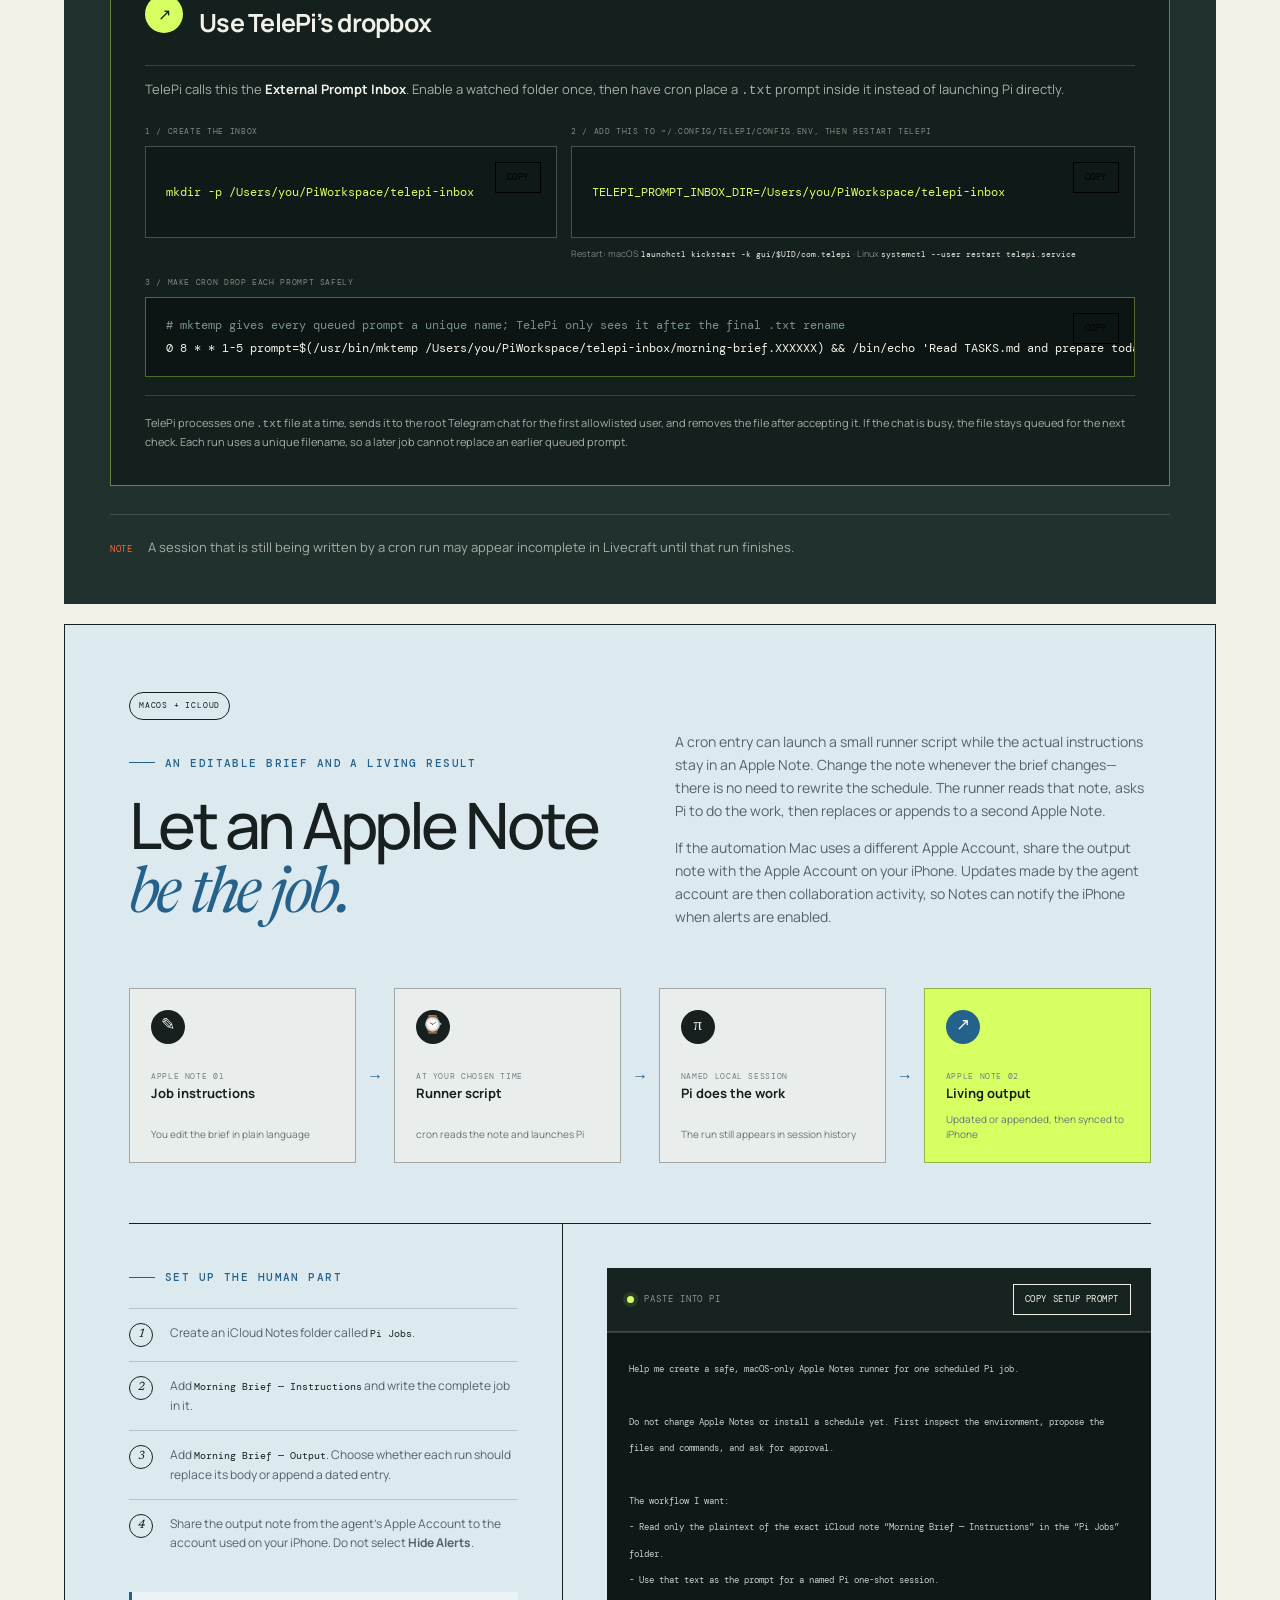
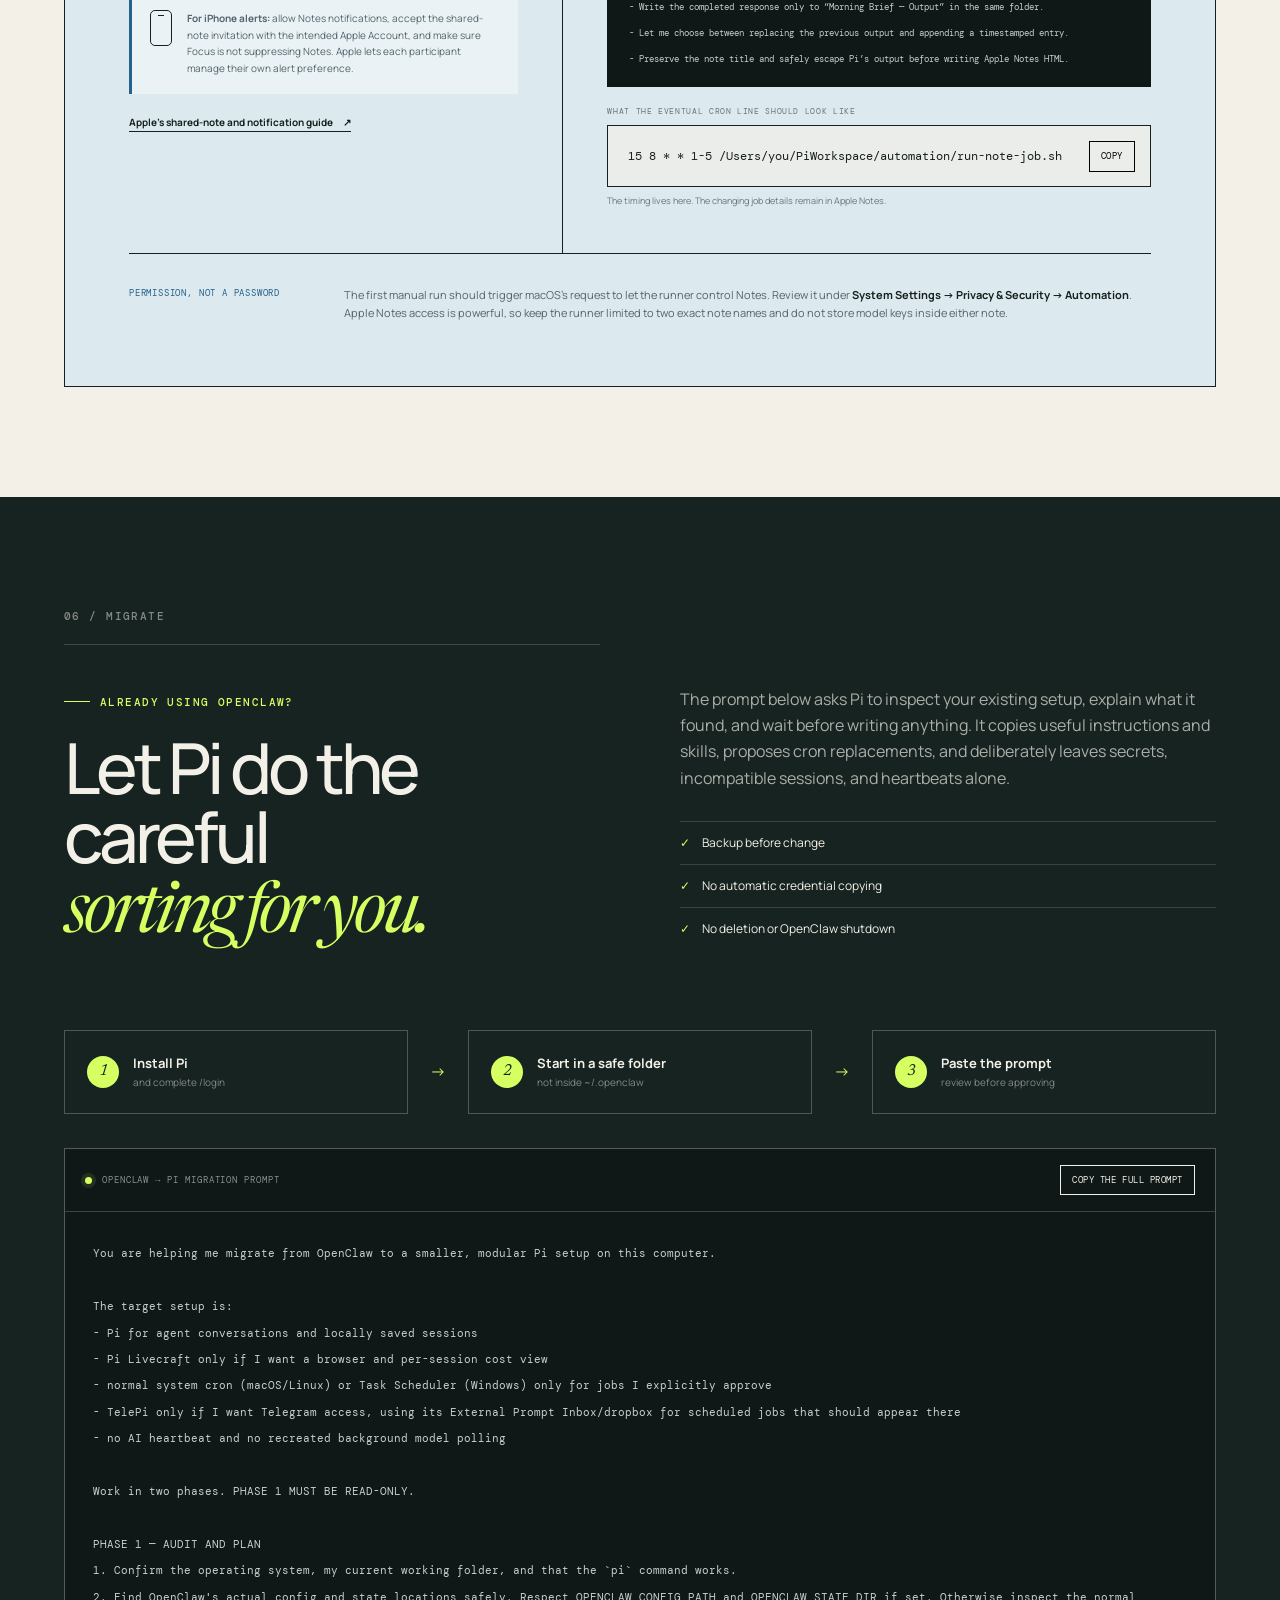
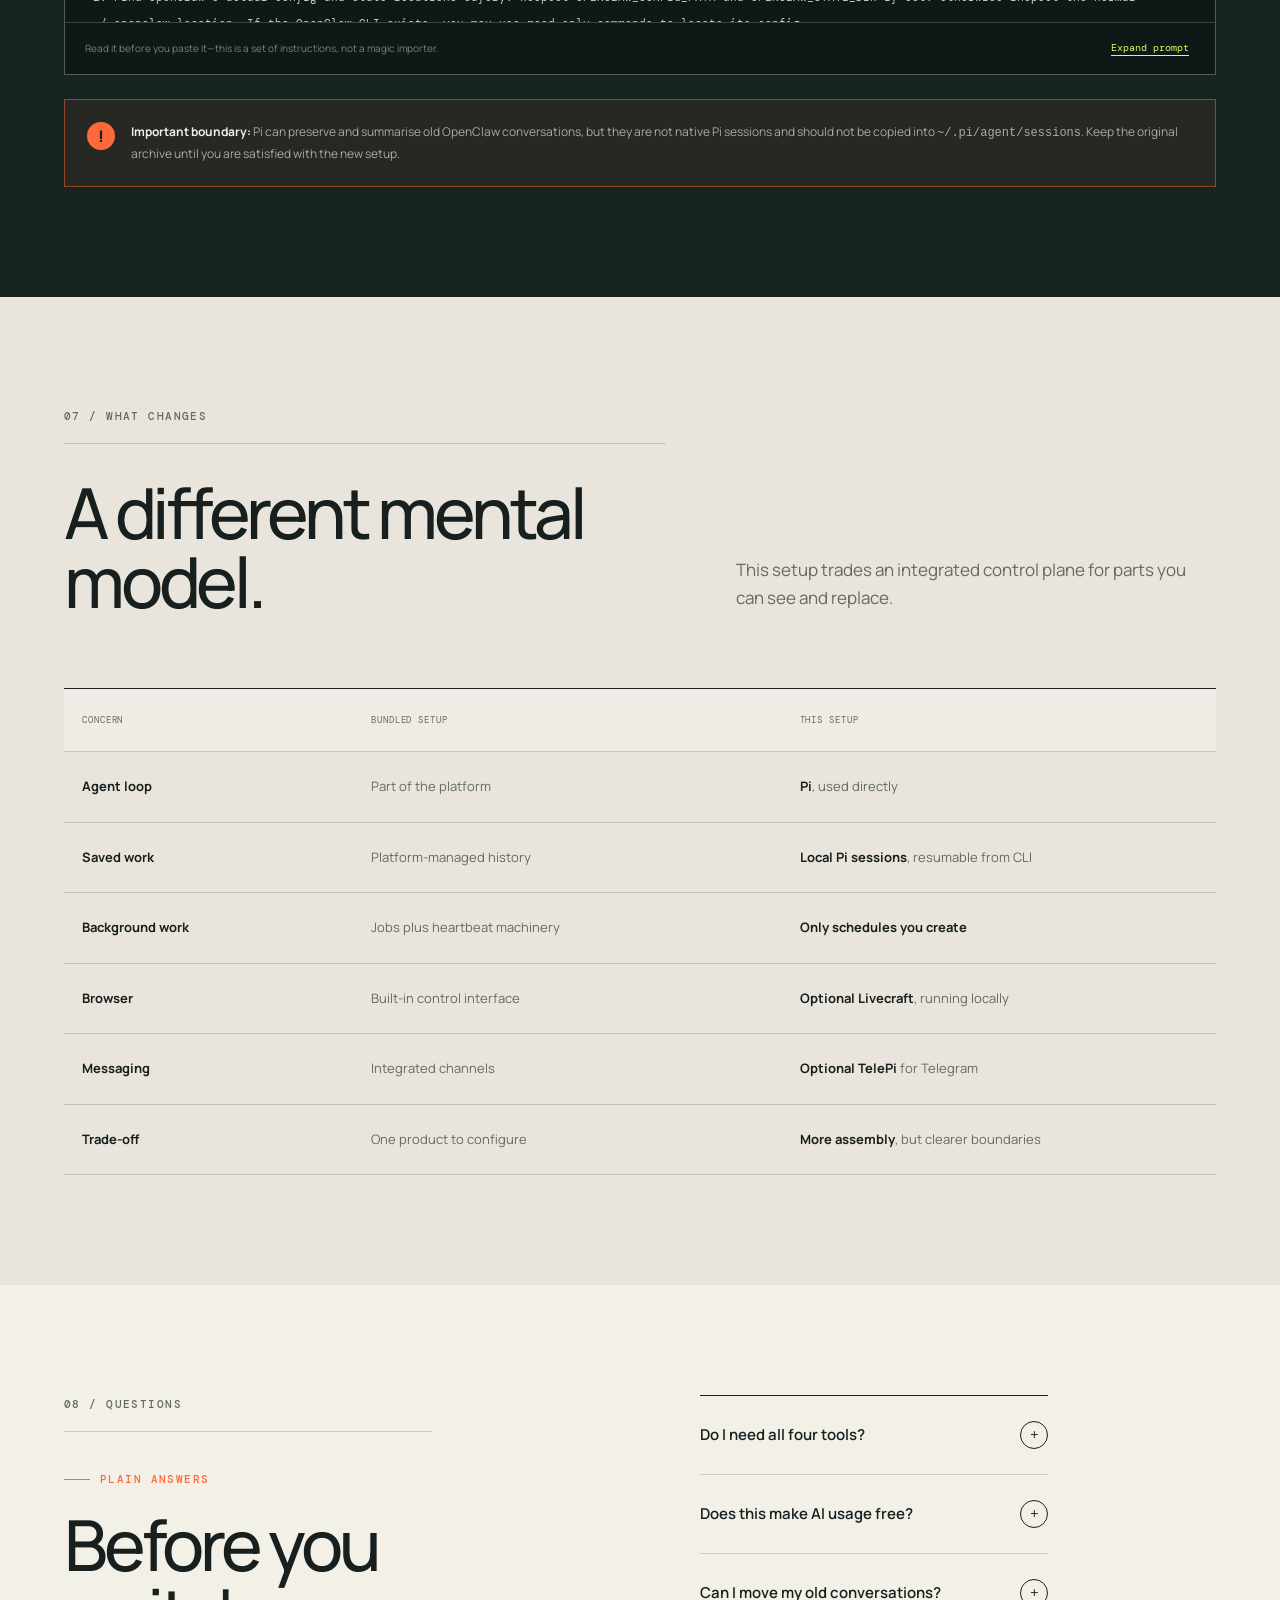
==== commit 4923a295: "Add philosophy and reliability evidence" ====
--- a/index.html
+++ b/index.html
@@ -36,6 +36,8 @@
         <span>small agent stack</span>
       </a>
       <nav class="desktop-nav" aria-label="Main navigation">
+        <a href="#philosophy">Philosophy</a>
+        <a href="#evidence">Evidence</a>
         <a href="#stack">The stack</a>
         <a href="#start">Set up</a>
         <a href="#migrate">Migrate</a>
@@ -47,6 +49,8 @@
         <span></span><span></span>
       </button>
       <nav class="mobile-nav" id="mobile-nav" aria-label="Mobile navigation" hidden>
+        <a href="#philosophy">Philosophy</a>
+        <a href="#evidence">Evidence</a>
         <a href="#stack">The stack</a>
         <a href="#start">Set up</a>
         <a href="#migrate">Migrate</a>
@@ -120,10 +124,248 @@
         </div>
       </section>
 
+      <section class="philosophy section-pad" id="philosophy">
+        <div class="section-heading philosophy-heading">
+          <div>
+            <div class="section-index">01 / Philosophy</div>
+            <p class="eyebrow">The design argument</p>
+            <h2>The agent should fit <em>your</em> life.</h2>
+          </div>
+          <p class="section-summary">
+            People liked the idea of agents because they could describe an outcome instead of learning
+            another interface. The promise was not one bloated middleware layer controlling the workflow.
+          </p>
+        </div>
+
+        <div class="philosophy-body">
+          <div class="philosophy-copy">
+            <p>
+              A large agent platform can invert that promise. Work must live where the platform expects,
+              run through its orchestration, and accommodate machinery the user did not choose. Instead of
+              the agent adapting to the user’s tools and routines, the user begins working around the agent.
+            </p>
+            <p>
+              The Unix instinct offers a useful alternative: give small pieces clear responsibilities,
+              connect them through understandable interfaces, and make each piece replaceable. Pi can do
+              the thinking; the operating system can keep time; a browser or messenger can remain optional.
+              Simplicity is the ultimate sophistication when it makes the system easier to inspect, change,
+              and trust—not when it merely hides complexity.
+            </p>
+            <p>
+              Better still, an agent can help people discover their own workflow: notice repeated work,
+              name the pattern, propose a small automation, and revise it as their needs become clearer.
+              The workflow belongs to the user. The agent helps reveal it.
+            </p>
+          </div>
+
+          <div class="principle-list">
+            <article class="principle">
+              <span>01</span>
+              <div>
+                <h3>Keep the seams visible</h3>
+                <p>
+                  When an invisible heartbeat consumes tokens, the abstraction has leaked. The user now
+                  has to understand hidden orchestration simply to control cost.
+                </p>
+              </div>
+            </article>
+            <article class="principle">
+              <span>02</span>
+              <div>
+                <h3>Limit the upgrade blast radius</h3>
+                <p>
+                  Bundling more responsibilities means one upgrade can disturb more of the workflow.
+                  Independent pieces can change without forcing every other piece to change with them.
+                </p>
+              </div>
+            </article>
+            <article class="principle">
+              <span>03</span>
+              <div>
+                <h3>Let the user compose</h3>
+                <p>
+                  Add scheduling, a browser, or messaging because it serves a real routine—not because the
+                  platform assumes every user needs the same control plane.
+                </p>
+              </div>
+            </article>
+          </div>
+        </div>
+
+        <aside class="experience-note">
+          <span>One user’s evidence</span>
+          <p>
+            In my own setup, OpenClaw upgrades repeatedly broke parts of the workflow, while Pi agent
+            updates have been remarkably reliable. That is experience, not a universal benchmark—but it
+            is exactly what a smaller upgrade surface should make more likely.
+          </p>
+        </aside>
+
+        <div class="prompt-card philosophy-prompt">
+          <div class="prompt-toolbar">
+            <div>
+              <span class="prompt-light"></span>
+              <span class="prompt-label">CHALLENGE THIS THESIS</span>
+            </div>
+            <button class="copy-button prompt-copy" type="button" data-copy-target="philosophy-prompt">Copy prompt</button>
+          </div>
+          <pre id="philosophy-prompt"><code>Evaluate this thesis: personal AI agents should adapt to a user’s existing tools and evolving workflow through small, composable components, rather than requiring the user to work inside one integrated middleware platform.
+
+Steelman both sides. First, make the strongest case for an integrated agent platform, including onboarding, shared state, security, coordination, and convenience. Then make the strongest case for a Unix-style modular stack, including inspectability, replaceability, failure isolation, user control, and agents helping users discover their own workflows.
+
+Examine where each approach leaks abstraction—for example, when users must understand heartbeats or background activity to control token costs—and compare their upgrade blast radius. Separate evidence from preference, name the failure modes of both approaches, and conclude with the conditions under which each design wins. Include the strongest hybrid design you can propose.</code></pre>
+          <div class="prompt-footer">
+            <span>Paste this into your favourite AI. Ask it to disagree before you decide.</span>
+          </div>
+        </div>
+      </section>
+
+      <section class="evidence section-pad" id="evidence">
+        <div class="section-heading evidence-heading">
+          <div>
+            <div class="section-index">02 / Evidence</div>
+            <p class="eyebrow">What the public record shows</p>
+            <h2>Upkeep became part of the job.</h2>
+          </div>
+          <p class="section-summary">
+            The complaints are not only “it broke.” Users describe learning to stage releases, pin
+            versions, snapshot state, run repair commands, and keep rollback paths ready—the habits of a
+            service operator, not merely the owner of a personal assistant.
+          </p>
+        </div>
+
+        <div class="evidence-table" role="table" aria-label="Public GitHub activity for OpenClaw and Pi over 90 days">
+          <div class="evidence-row evidence-header" role="row">
+            <span role="columnheader">GitHub · 7 Jun–4 Sep 2026</span>
+            <span role="columnheader">OpenClaw</span>
+            <span role="columnheader">Pi</span>
+          </div>
+          <div class="evidence-row" role="row">
+            <strong role="rowheader">Repository audience at capture</strong>
+            <span class="evidence-value" role="cell"><b>388,931</b> stars</span>
+            <span class="evidence-value" role="cell"><b>102,007</b> stars</span>
+          </div>
+          <div class="evidence-row" role="row">
+            <strong role="rowheader">Non-prerelease releases published</strong>
+            <span class="evidence-value" role="cell"><b>14</b> releases</span>
+            <span class="evidence-value" role="cell"><b>32</b> releases</span>
+          </div>
+          <div class="evidence-row" role="row">
+            <strong role="rowheader">All issue reports opened</strong>
+            <span class="evidence-value" role="cell"><b>12,026</b> reports</span>
+            <span class="evidence-value" role="cell"><b>2,528</b> reports</span>
+          </div>
+          <div class="evidence-row" role="row">
+            <strong role="rowheader">Reports labelled as bugs</strong>
+            <span class="evidence-value" role="cell"><b>2,942</b> reports</span>
+            <span class="evidence-value" role="cell"><b>641</b> reports</span>
+          </div>
+          <div class="evidence-row evidence-focus-row" role="row">
+            <strong role="rowheader">Bugs with “update” or “upgrade” in the title</strong>
+            <span class="evidence-value" role="cell">
+              <a href="https://github.com/openclaw/openclaw/issues?q=is%3Aissue%20label%3Abug%20%28update%20OR%20upgrade%29%20in%3Atitle%20created%3A2026-06-07..2026-09-04" target="_blank" rel="noreferrer"><b>122</b> reports ↗</a>
+            </span>
+            <span class="evidence-value" role="cell">
+              <a href="https://github.com/earendil-works/pi/issues?q=is%3Aissue%20label%3Abug%20%28update%20OR%20upgrade%29%20in%3Atitle%20created%3A2026-06-07..2026-09-04" target="_blank" rel="noreferrer"><b>25</b> reports ↗</a>
+            </span>
+          </div>
+        </div>
+        <p class="evidence-caption">
+          Snapshot captured 5 September 2026 using GitHub’s Search and Releases APIs. Release counts
+          exclude drafts and prereleases. Issue counts depend on each project’s labels and reporting
+          habits; titles miss failures described only in the body. OpenClaw also has roughly 3.8× Pi’s
+          GitHub stars. Normalised by stars, the highlighted figures are about 0.31 versus 0.25 reports per
+          thousand stars; as a share of bug-labelled reports, they are 4.1% versus 3.9%. Stars are not
+          active users, so these are directional maintenance signals—not measured failure rates.
+          <a href="https://github.com/openclaw/openclaw/releases" target="_blank" rel="noreferrer">OpenClaw releases ↗</a>
+          <a href="https://github.com/earendil-works/pi/releases" target="_blank" rel="noreferrer">Pi releases ↗</a>
+        </p>
+
+        <div class="signal-grid">
+          <article class="signal-card">
+            <span class="signal-source">Reddit · recurring pattern</span>
+            <h3>An update needed an operations plan.</h3>
+            <p>
+              Users report broken gateways, cron jobs, credentials, channels, and config after upgrades.
+              The practical advice is revealing: wait, inspect GitHub, test separately, pin dependencies,
+              snapshot the state directory, and know how to roll back.
+            </p>
+            <div class="signal-links">
+              <a href="https://www.reddit.com/r/openclaw/comments/1te4rzr/has_any_openclaw_upgrade_ever_not_broken_something/" target="_blank" rel="noreferrer">Upgrade discussion ↗</a>
+              <a href="https://www.reddit.com/r/openclaw/comments/1uwdr2z/in_yet_another_surprise_202671_broke_my_install/" target="_blank" rel="noreferrer">7.1 reports ↗</a>
+            </div>
+          </article>
+
+          <article class="signal-card">
+            <span class="signal-source">X + official docs · failure at the seams</span>
+            <h3>The control plane multiplies boundaries.</h3>
+            <p>
+              A late-April incident joined slow gateways, plugin-repair loops, and broken chat channels in
+              one release cycle. Current OpenClaw documentation now treats backup, health checks, Doctor,
+              restart, and two-layer rollback as part of safe updating.
+            </p>
+            <div class="signal-links">
+              <a href="https://x.com/i/trending/2051108934908522734?lang=en" target="_blank" rel="noreferrer">X incident summary ↗</a>
+              <a href="https://openclaw.ai/blog/openclaw-rough-week" target="_blank" rel="noreferrer">Maintainer account ↗</a>
+              <a href="https://github.com/openclaw/openclaw/blob/main/docs/install/updating.md" target="_blank" rel="noreferrer">Official update guide ↗</a>
+            </div>
+          </article>
+
+          <article class="signal-card">
+            <span class="signal-source">Pi · counter-check</span>
+            <h3>Smaller is not the same as flawless.</h3>
+            <p>
+              Pi has shipped update regressions too, including extension crashes and package-update bugs.
+              Yet a detailed Reddit critique still described the core as stable while naming TUI, parsing,
+              and provider-reliability problems. The claim is narrower: fewer built-in responsibilities
+              leave fewer coupled systems to preserve in each update.
+            </p>
+            <div class="signal-links">
+              <a href="https://www.reddit.com/r/PiCodingAgent/comments/1usdpqw/my_problems_with_pi/" target="_blank" rel="noreferrer">Critical Pi review ↗</a>
+              <a href="https://github.com/earendil-works/pi/issues/4908" target="_blank" rel="noreferrer">Pi regression example ↗</a>
+            </div>
+          </article>
+        </div>
+
+        <div class="parallel-panel">
+          <div class="parallel-intro">
+            <p class="eyebrow">This trade-off is not new</p>
+            <h3>Other systems learned to separate velocity from stability.</h3>
+          </div>
+          <div class="parallel-list">
+            <div>
+              <span><a href="https://openclaw.ai/blog/extended-stable-releases-and-maturity-scorecards" target="_blank" rel="noreferrer">Rolling release → LTS ↗</a></span>
+              <p>Fast channels maximise learning. Stable channels protect routines. Mixing those promises makes every update a wager.</p>
+            </div>
+            <div>
+              <span>Control plane → failure domain</span>
+              <p>Central coordination is convenient, but gateway, plugins, state, channels, and schedules can fail together at their seams.</p>
+            </div>
+            <div>
+              <span>Unix tools → composition</span>
+              <p>Independent parts shift some assembly to the user, but timing, chat, UI, and agent updates no longer share one blast radius.</p>
+            </div>
+          </div>
+        </div>
+
+        <div class="evidence-conclusion">
+          <p>
+            <strong>The fair conclusion:</strong> OpenClaw’s integration is the feature. It gets many hard
+            things working behind one Gateway, and recent users also report improved stability. That power
+            creates more compatibility edges and asks more operational effort when they move.
+          </p>
+          <p>
+            Pi’s public record does not prove perfect reliability. It does support a simpler proposition:
+            a minimal harness can release quickly while leaving cron, messaging, browsers, and their state
+            outside its upgrade path. <a href="https://pi.dev/" target="_blank" rel="noreferrer">That is also Pi’s stated design philosophy ↗</a>
+          </p>
+        </div>
+      </section>
+
       <section class="stack section-pad" id="stack">
         <div class="section-heading">
           <div>
-            <div class="section-index">01 / The stack</div>
+            <div class="section-index">03 / The stack</div>
             <p class="eyebrow">Small pieces, clear jobs</p>
             <h2>Four tools.<br /><em>No mystery layer.</em></h2>
           </div>
@@ -232,7 +474,7 @@
       <section class="setup section-pad" id="start">
         <div class="section-heading setup-heading">
           <div>
-            <div class="section-index">02 / Set up</div>
+            <div class="section-index">04 / Set up</div>
             <p class="eyebrow">A calm first ten minutes</p>
             <h2>Begin with one piece.</h2>
           </div>
@@ -318,7 +560,7 @@
       <section class="optional section-pad">
         <div class="section-heading compact-heading">
           <div>
-            <div class="section-index">03 / Add what you need</div>
+            <div class="section-index">05 / Add what you need</div>
             <h2>The optional layers.</h2>
           </div>
           <p class="section-summary">Get comfortable with Pi first. Then add one interface at a time.</p>
@@ -545,7 +787,7 @@
       <section class="migration section-pad" id="migrate">
         <div class="migration-intro">
           <div>
-            <div class="section-index light-index">04 / Migrate</div>
+            <div class="section-index light-index">06 / Migrate</div>
             <p class="eyebrow">Already using OpenClaw?</p>
             <h2>Let Pi do the careful<br /><em>sorting for you.</em></h2>
           </div>
@@ -643,7 +885,7 @@
       <section class="comparison section-pad">
         <div class="section-heading compact-heading">
           <div>
-            <div class="section-index">05 / What changes</div>
+            <div class="section-index">07 / What changes</div>
             <h2>A different mental model.</h2>
           </div>
           <p class="section-summary">This setup trades an integrated control plane for parts you can see and replace.</p>
@@ -675,7 +917,7 @@
 
       <section class="faq section-pad" id="questions">
         <div class="faq-title">
-          <div class="section-index">06 / Questions</div>
+          <div class="section-index">08 / Questions</div>
           <p class="eyebrow">Plain answers</p>
           <h2>Before you switch.</h2>
         </div>
@@ -734,6 +976,7 @@
         <div><strong>The Small Agent Stack</strong><small>A field guide, not a product.</small></div>
       </div>
       <div class="footer-links">
+        <a href="https://github.com/EMRahman/SmallAgentStack" target="_blank" rel="noreferrer">Edit this guide on GitHub ↗</a>
         <a href="https://pi.dev/docs/latest" target="_blank" rel="noreferrer">Pi docs ↗</a>
         <a href="https://github.com/sebastienservouze/pi-livecraft" target="_blank" rel="noreferrer">Livecraft ↗</a>
         <a href="https://github.com/benedict2310/TelePi" target="_blank" rel="noreferrer">TelePi ↗</a>
--- a/styles.css
+++ b/styles.css
@@ -94,7 +94,7 @@
 .brand-mark > span:nth-child(2) { height: 15px; }
 .brand-mark > span:nth-child(3) { height: 10px; }
 
-.desktop-nav { display: flex; gap: 34px; }
+.desktop-nav { display: flex; gap: 25px; }
 .desktop-nav a { font-size: 13px; color: var(--muted); transition: color .2s; }
 .desktop-nav a:hover { color: var(--ink); }
 
@@ -218,7 +218,7 @@
 
 .section-pad { padding: 110px var(--pad); }
 .story { background: var(--night); color: var(--paper); }
-.story > *, .stack > *, .setup > *, .optional > *, .comparison > *, .faq > *, .migration > *, footer > * { max-width: var(--content); margin-left: auto; margin-right: auto; }
+.story > *, .philosophy > *, .evidence > *, .stack > *, .setup > *, .optional > *, .comparison > *, .faq > *, .migration > *, footer > * { max-width: var(--content); margin-left: auto; margin-right: auto; }
 .section-index { color: var(--muted); padding-bottom: 18px; border-bottom: 1px solid var(--line); margin-bottom: 48px; }
 .story .section-index { color: rgba(243,240,232,.5); border-color: rgba(243,240,232,.18); }
 .story-grid { display: grid; grid-template-columns: 1fr 1fr; gap: 24px 80px; }
@@ -237,6 +237,55 @@
   font-style: italic;
   line-height: 1.2;
 }
+
+.philosophy { background: #dce9ef; }
+.philosophy-heading .eyebrow { color: #24618b; }
+.philosophy-heading h2 em { color: #24618b; }
+.philosophy-body { display: grid; grid-template-columns: .9fr 1.1fr; gap: clamp(50px, 7vw, 100px); }
+.philosophy-copy { color: #53646c; font-size: 17px; }
+.philosophy-copy p:first-child { margin-top: 0; }
+.philosophy-copy p:last-child { margin-bottom: 0; }
+.principle-list { border-top: 1px solid var(--ink); }
+.principle { display: grid; grid-template-columns: 54px 1fr; gap: 18px; padding: 25px 0; border-bottom: 1px solid rgba(23,32,31,.25); }
+.principle > span { color: #24618b; font-family: var(--mono); font-size: 10px; letter-spacing: .1em; }
+.principle h3 { margin: -7px 0 7px; font-size: 24px; letter-spacing: -.035em; }
+.principle p { margin: 0; color: #53646c; font-size: 13px; }
+.experience-note { display: grid; grid-template-columns: 180px 1fr; gap: 30px; align-items: start; margin-top: 56px; padding: 24px; border: 1px solid var(--ink); background: var(--acid); }
+.experience-note > span { font-family: var(--mono); font-size: 9px; font-weight: 500; letter-spacing: .1em; text-transform: uppercase; }
+.experience-note p { margin: 0; font-size: 13px; }
+.philosophy-prompt { margin-top: 24px; }
+
+.evidence { background: var(--paper-soft); }
+.evidence-heading .eyebrow { color: #287d52; }
+.evidence-table { border-top: 1px solid var(--ink); }
+.evidence-row { display: grid; grid-template-columns: 1.25fr .65fr .65fr; gap: 30px; align-items: center; padding: 22px 18px; border-bottom: 1px solid var(--line); font-size: 13px; }
+.evidence-row > span { color: var(--muted); }
+.evidence-header { background: rgba(255,255,255,.28); font-family: var(--mono); font-size: 9px; letter-spacing: .1em; text-transform: uppercase; }
+.evidence-value b { display: inline-block; margin-right: 6px; color: var(--ink); font-family: var(--serif); font-size: 28px; font-weight: 500; line-height: 1; }
+.evidence-focus-row { background: var(--acid); border: 1px solid var(--ink); border-top: 0; }
+.evidence-focus-row a { border-bottom: 1px solid var(--ink); }
+.evidence-caption { margin-top: 18px; color: var(--muted); font-size: 10px; line-height: 1.7; }
+.evidence-caption a { display: inline-block; margin-left: 10px; color: var(--ink); border-bottom: 1px solid var(--ink); }
+.signal-grid { display: grid; grid-template-columns: repeat(3, 1fr); margin-top: 68px; border-top: 1px solid var(--ink); border-left: 1px solid var(--ink); }
+.signal-card { min-height: 410px; display: flex; flex-direction: column; padding: clamp(26px, 3.5vw, 42px); border-right: 1px solid var(--ink); border-bottom: 1px solid var(--ink); background: var(--paper); }
+.signal-source { color: #287d52; font-family: var(--mono); font-size: 9px; font-weight: 500; letter-spacing: .1em; text-transform: uppercase; }
+.signal-card h3 { margin: 36px 0 16px; font-size: 27px; letter-spacing: -.04em; line-height: 1.15; }
+.signal-card p { margin: 0; color: var(--muted); font-size: 13px; }
+.signal-links { display: flex; flex-wrap: wrap; gap: 9px 18px; margin-top: auto; padding-top: 28px; }
+.signal-links a { font-size: 10px; font-weight: 700; border-bottom: 1px solid var(--ink); }
+.parallel-panel { display: grid; grid-template-columns: .78fr 1.22fr; margin-top: 24px; background: var(--night); color: var(--paper); }
+.parallel-intro { padding: clamp(32px, 5vw, 62px); }
+.parallel-intro .eyebrow { color: var(--acid); }
+.parallel-intro h3 { margin: 0; font-size: clamp(32px, 3.5vw, 48px); font-weight: 500; letter-spacing: -.05em; line-height: 1.05; }
+.parallel-list { border-left: 1px solid rgba(243,240,232,.18); }
+.parallel-list > div { display: grid; grid-template-columns: 180px 1fr; gap: 28px; padding: 30px; border-bottom: 1px solid rgba(243,240,232,.18); }
+.parallel-list > div:last-child { border-bottom: 0; }
+.parallel-list span { color: var(--acid); font-family: var(--mono); font-size: 9px; letter-spacing: .08em; text-transform: uppercase; }
+.parallel-list p { margin: 0; color: rgba(243,240,232,.65); font-size: 12px; }
+.evidence-conclusion { display: grid; grid-template-columns: 1fr 1fr; gap: 60px; margin-top: 52px; padding: 30px 0; border-top: 1px solid var(--ink); border-bottom: 1px solid var(--ink); }
+.evidence-conclusion p { margin: 0; color: var(--muted); font-size: 14px; }
+.evidence-conclusion strong { color: var(--ink); }
+.evidence-conclusion a { color: var(--ink); border-bottom: 1px solid var(--ink); }
 
 .stack { background: var(--paper); }
 .section-heading { max-width: var(--content); display: grid; grid-template-columns: 1fr minmax(300px, 480px); gap: 70px; align-items: end; margin-bottom: 72px; }
@@ -478,10 +527,14 @@
   .mobile-nav a { padding: 12px 0; border-bottom: 1px solid var(--line); }
   .hero { grid-template-columns: 1fr; min-height: auto; }
   .hero-visual { max-width: 600px; width: 100%; margin: 0 auto; }
-  .story-grid, .section-heading, .migration-intro, .faq { grid-template-columns: 1fr; }
+  .story-grid, .section-heading, .philosophy-body, .migration-intro, .faq { grid-template-columns: 1fr; }
   .story-grid { gap: 40px; }
   .story blockquote { padding-left: 0; }
   .section-heading { gap: 30px; }
+  .signal-grid, .parallel-panel, .evidence-conclusion { grid-template-columns: 1fr; }
+  .signal-card { min-height: 0; }
+  .signal-links { margin-top: 36px; }
+  .parallel-list { border-top: 1px solid rgba(243,240,232,.18); border-left: 0; }
   .control-strip { grid-template-columns: 1fr; gap: 45px; }
   .option-panels { grid-template-columns: 1fr; }
   .wide-option { grid-column: auto; }
@@ -537,6 +590,16 @@
   .prompt-toolbar { align-items: flex-start; flex-direction: column; }
   .prompt-card pre { padding: 20px 16px; }
   .prompt-footer { align-items: flex-start; flex-direction: column; }
+  .experience-note { grid-template-columns: 1fr; gap: 8px; }
+  .evidence-row { grid-template-columns: 1fr; gap: 7px; padding: 20px 12px; }
+  .evidence-header { display: none; }
+  .evidence-row > span::before { display: block; margin-bottom: 2px; font-family: var(--mono); font-size: 8px; text-transform: uppercase; letter-spacing: .1em; color: #929995; }
+  .evidence-row > span:nth-child(2)::before { content: "OpenClaw"; }
+  .evidence-row > span:nth-child(3)::before { content: "Pi"; }
+  .evidence-caption a { margin: 8px 12px 0 0; }
+  .signal-card { padding: 28px 22px; }
+  .parallel-list > div { grid-template-columns: 1fr; gap: 8px; padding: 25px 22px; }
+  .evidence-conclusion { gap: 24px; }
   .comparison-row { grid-template-columns: 1fr; gap: 7px; padding: 20px 12px; }
   .comparison-header { display: none; }
   .comparison-row > span::before { display: block; margin-bottom: 2px; font-family: var(--mono); font-size: 8px; text-transform: uppercase; letter-spacing: .1em; color: #929995; }
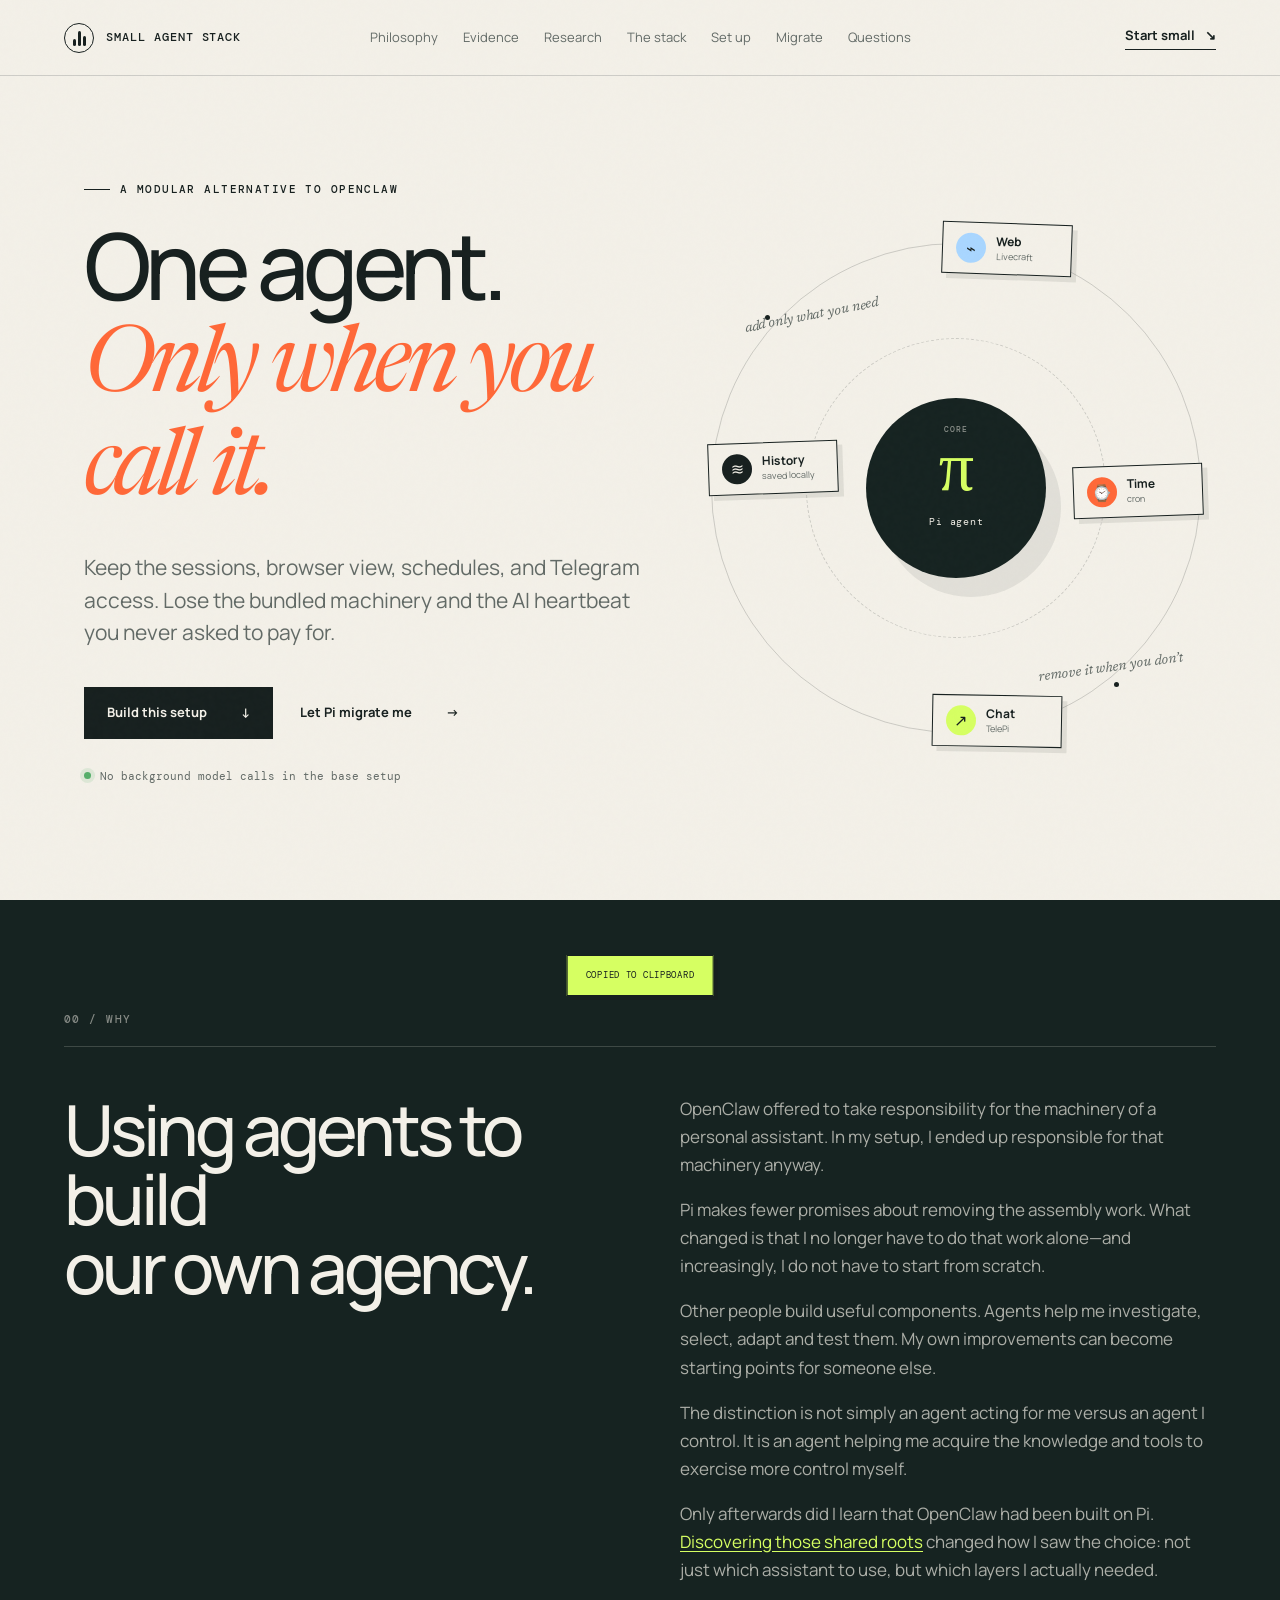
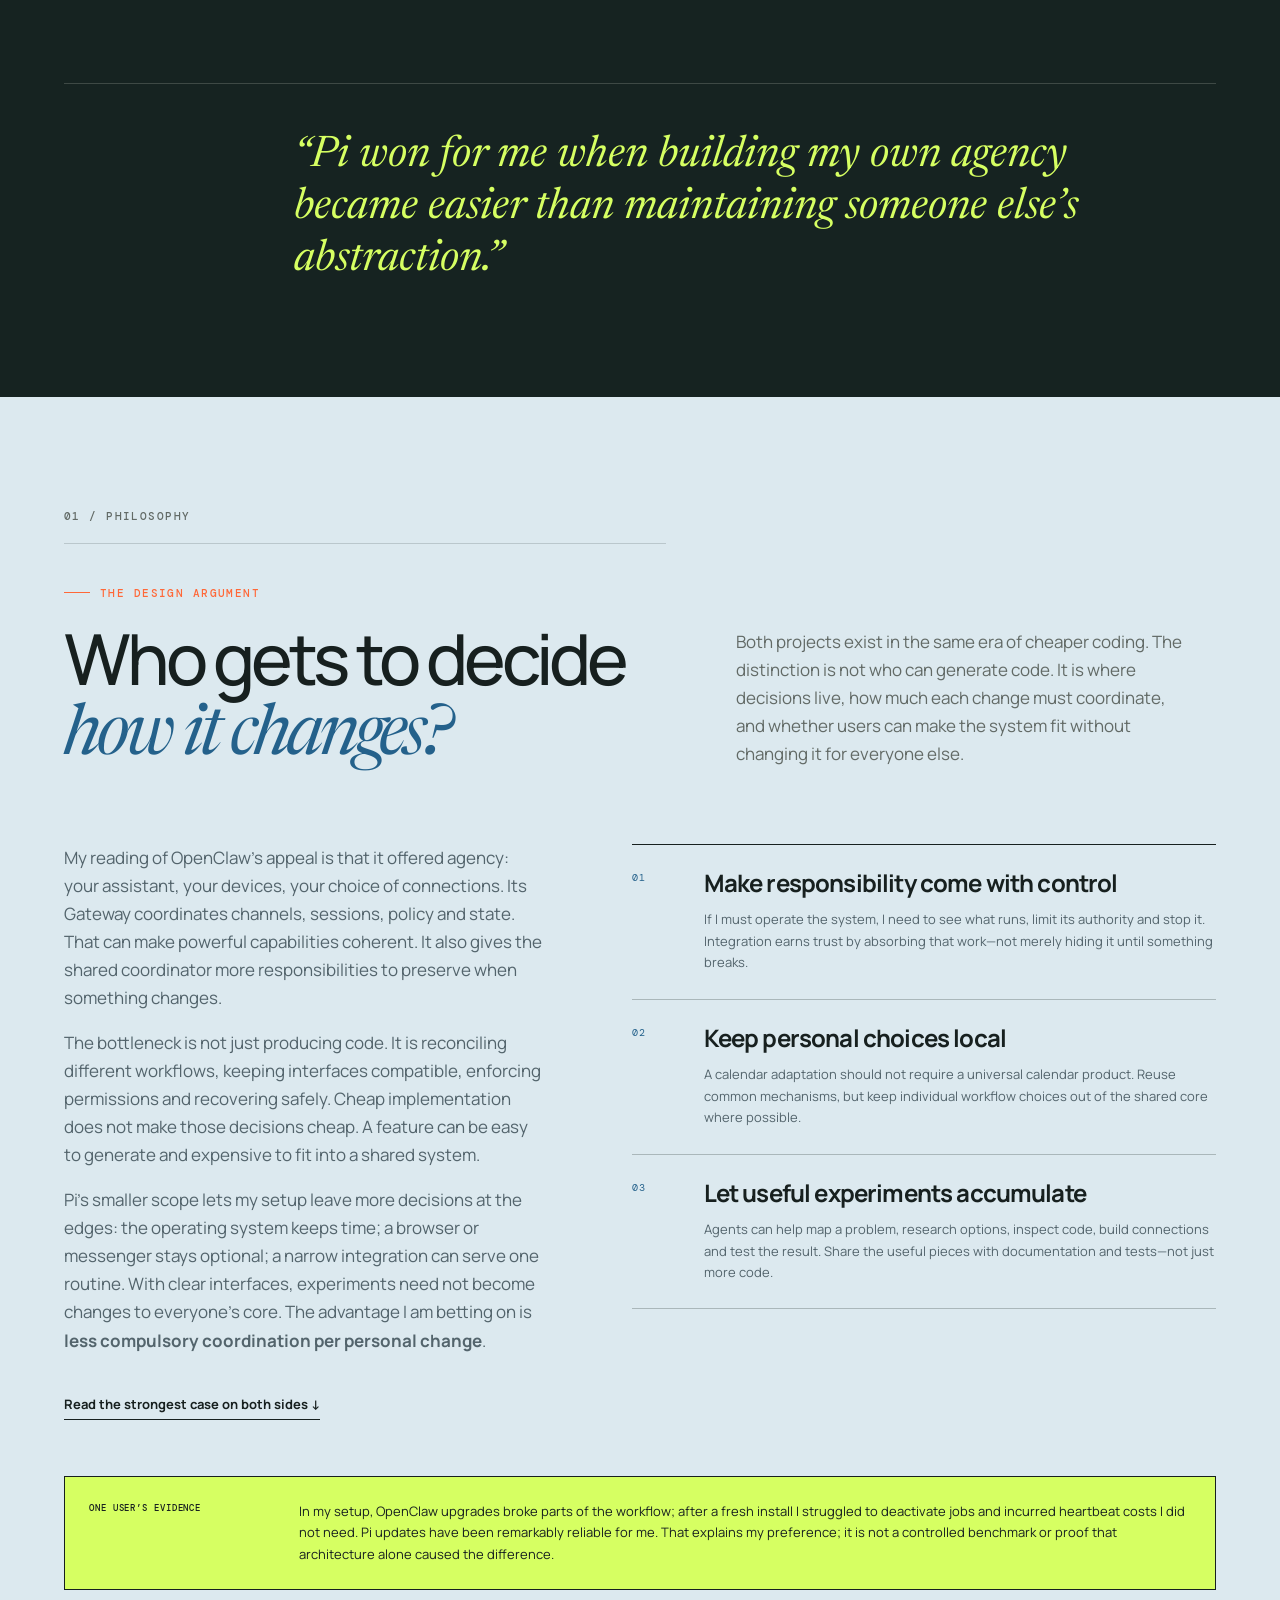
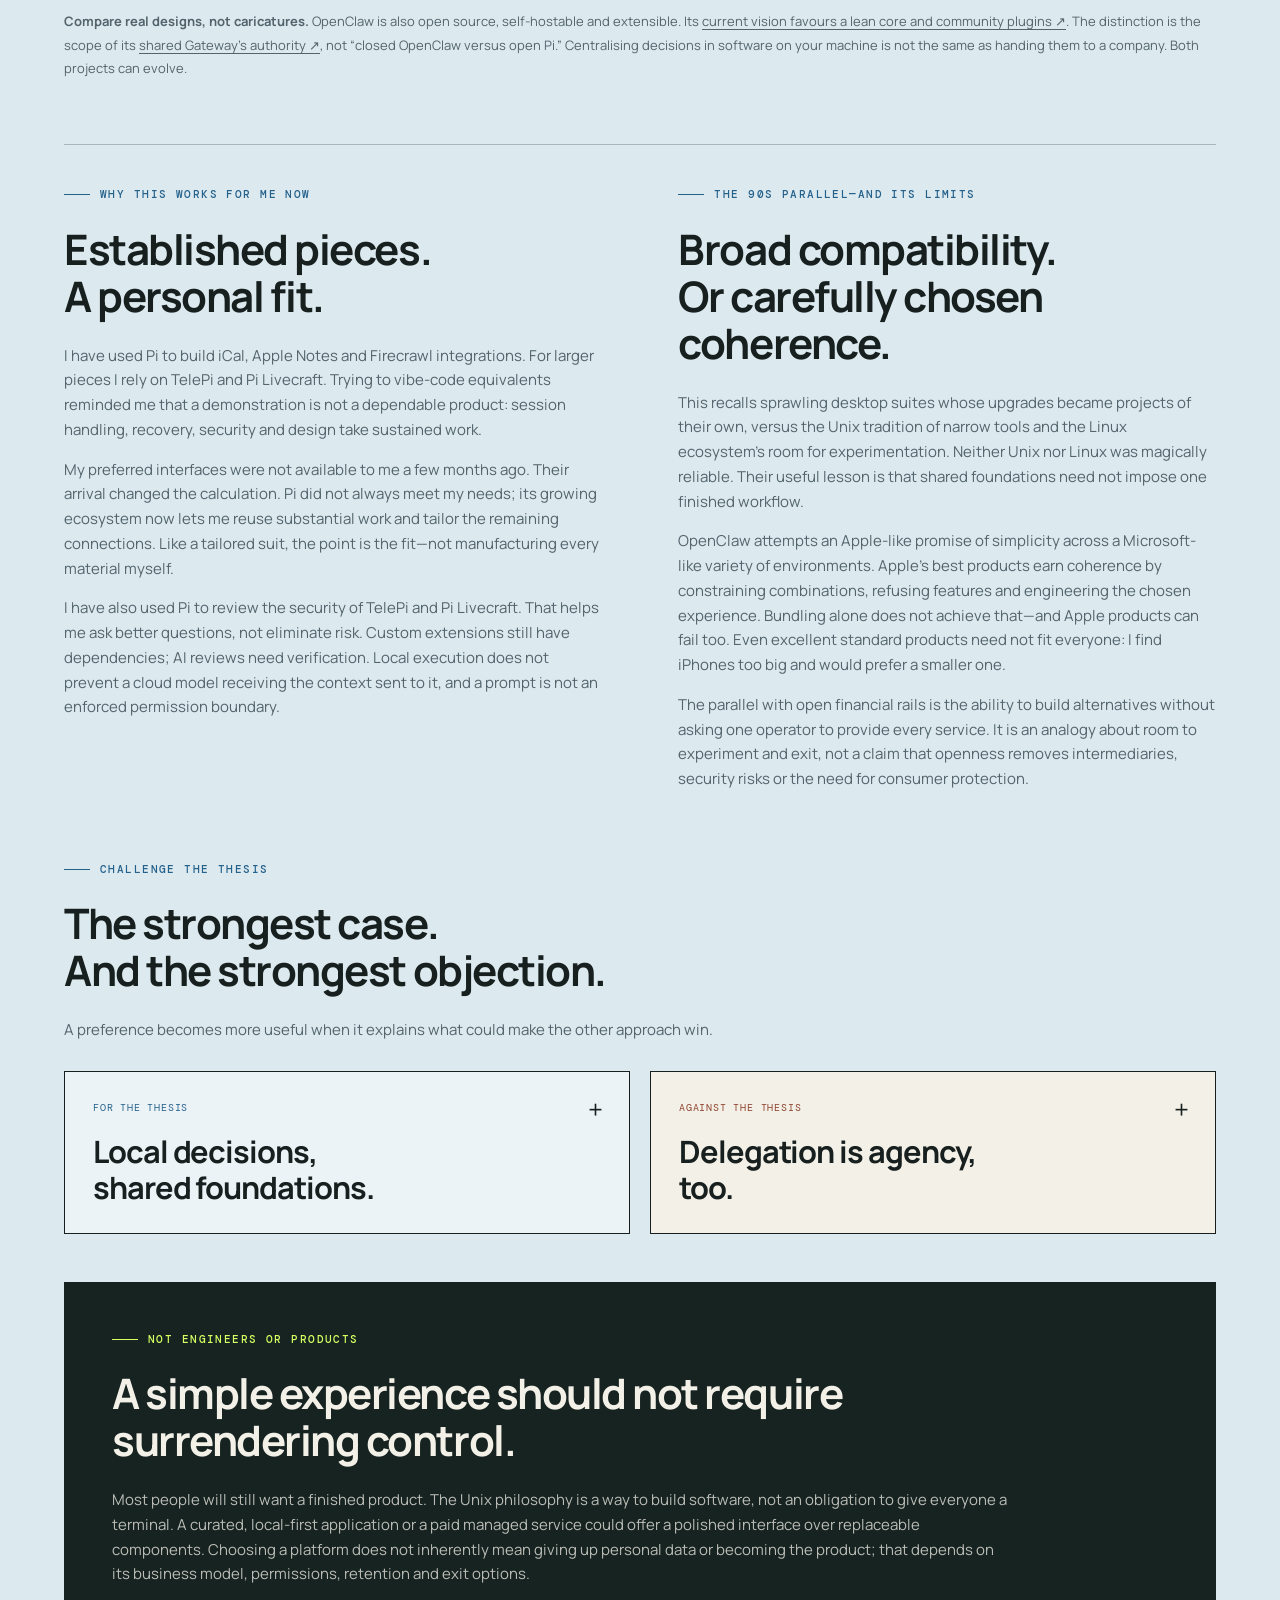
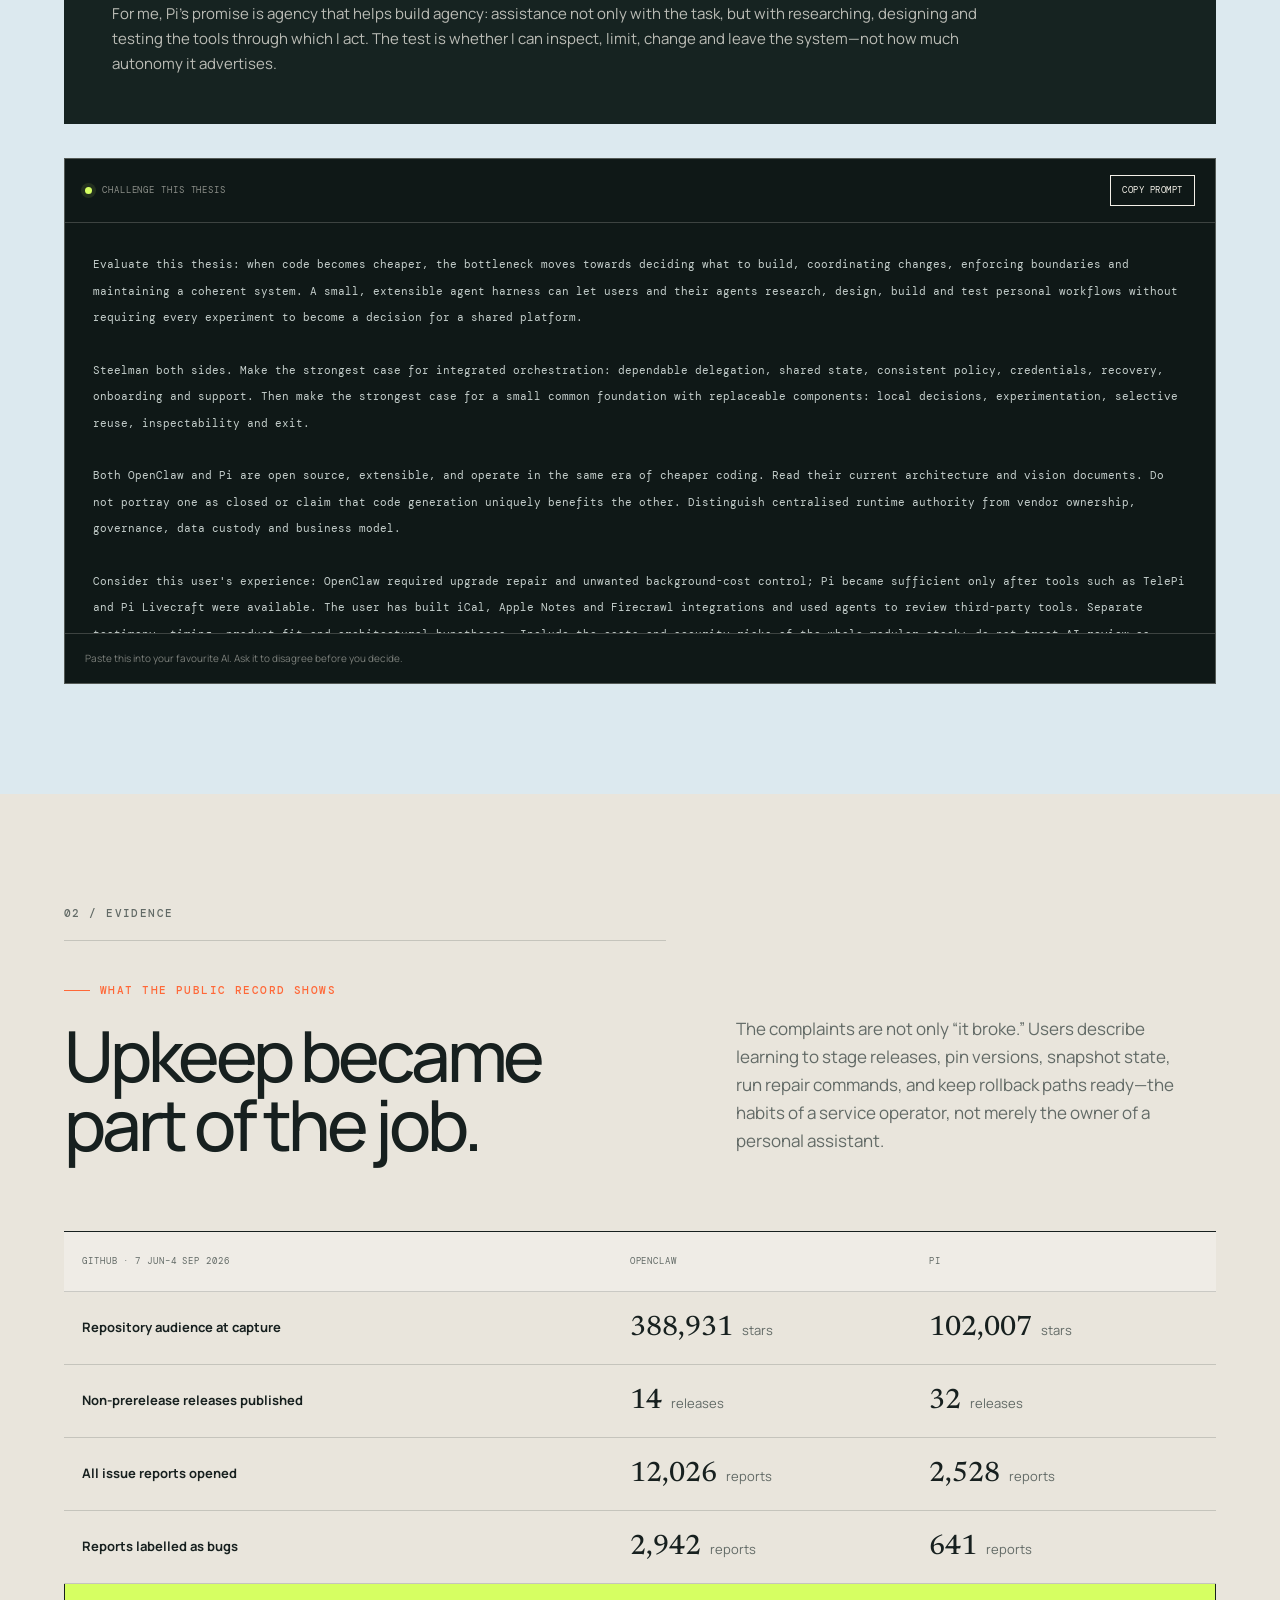
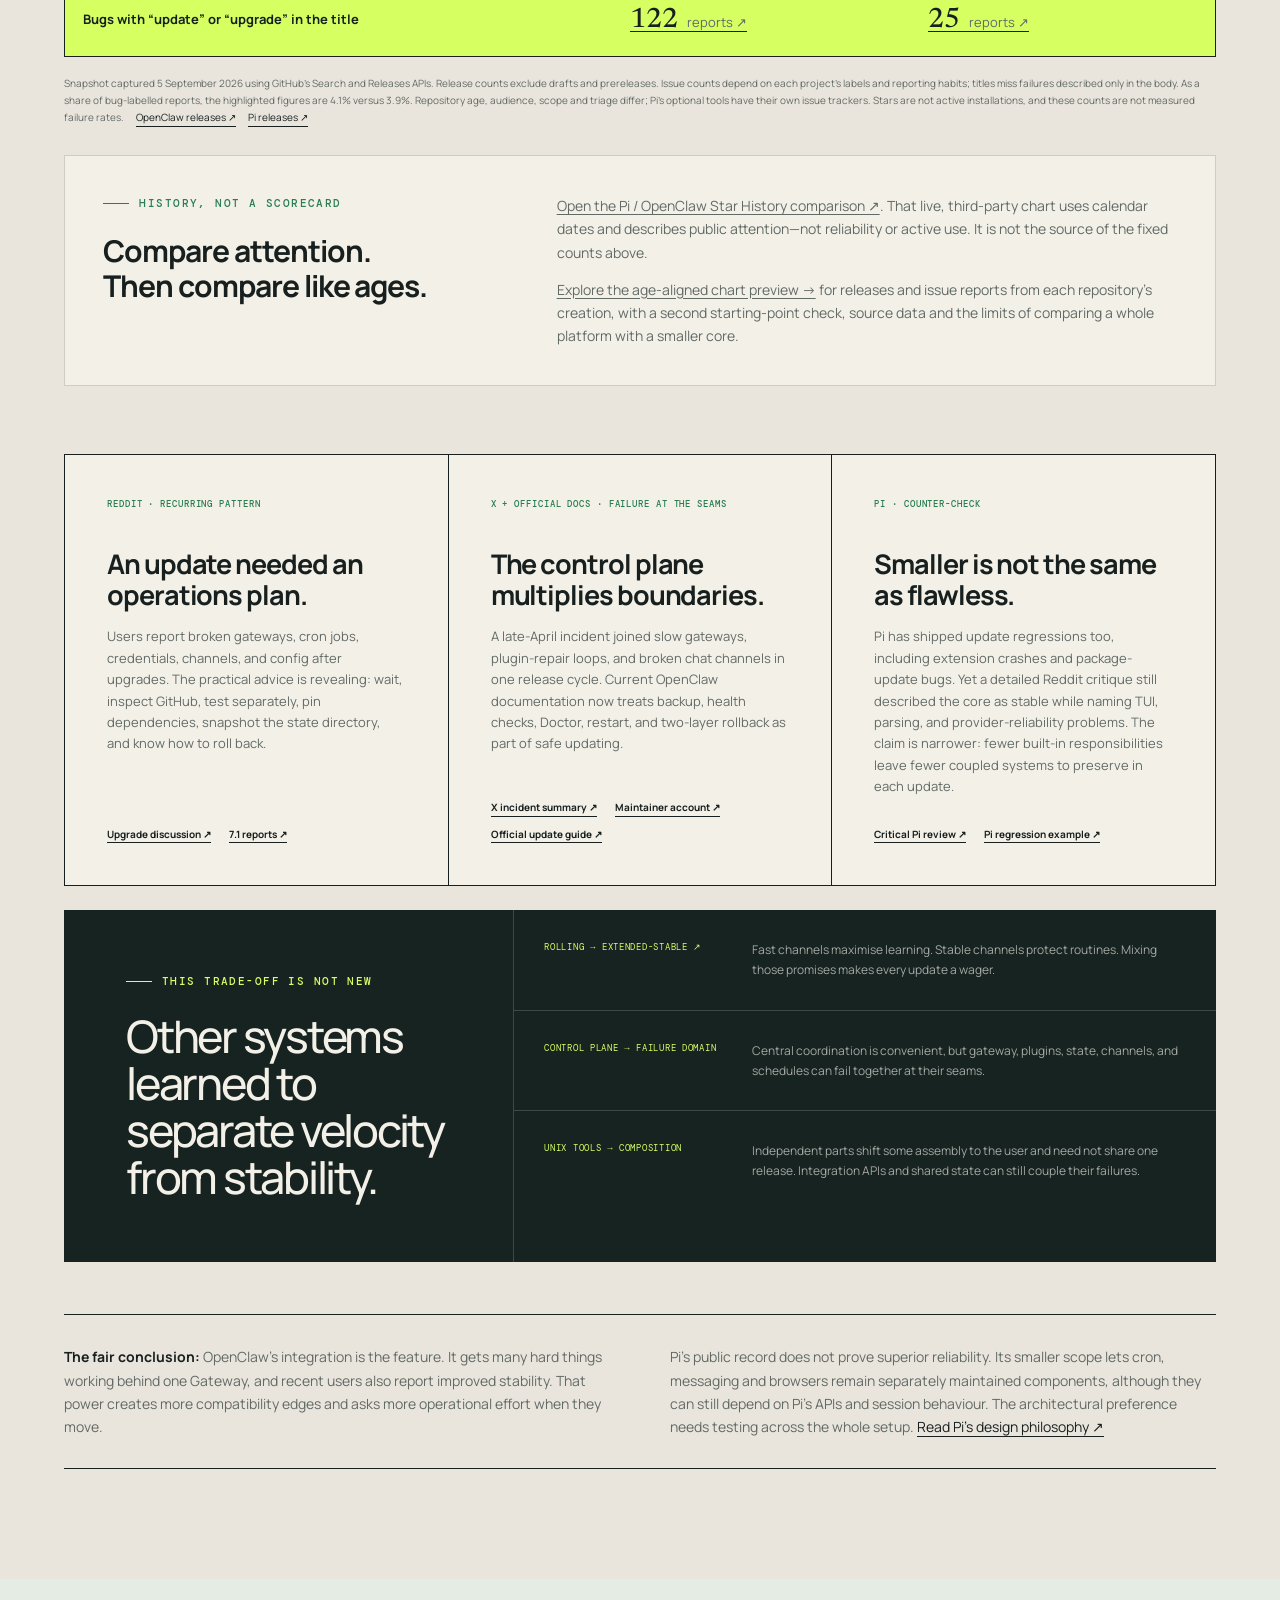
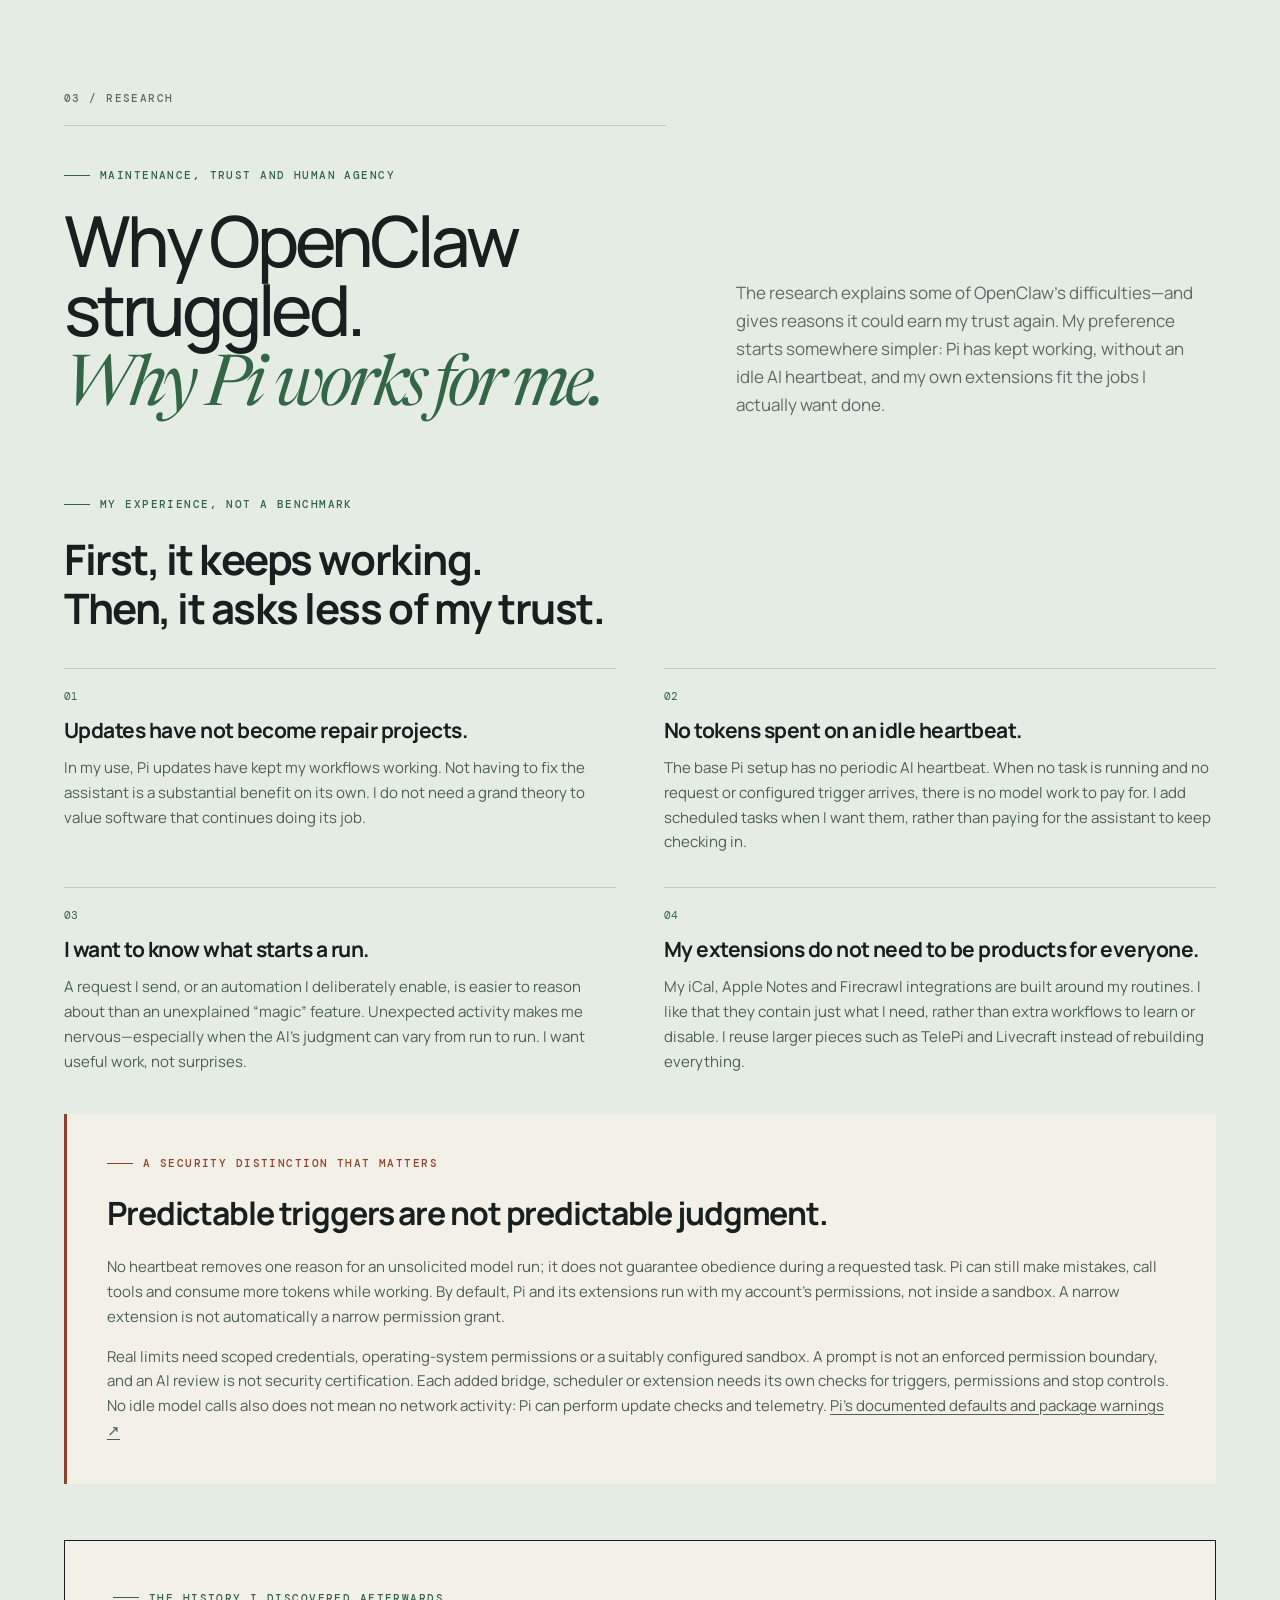
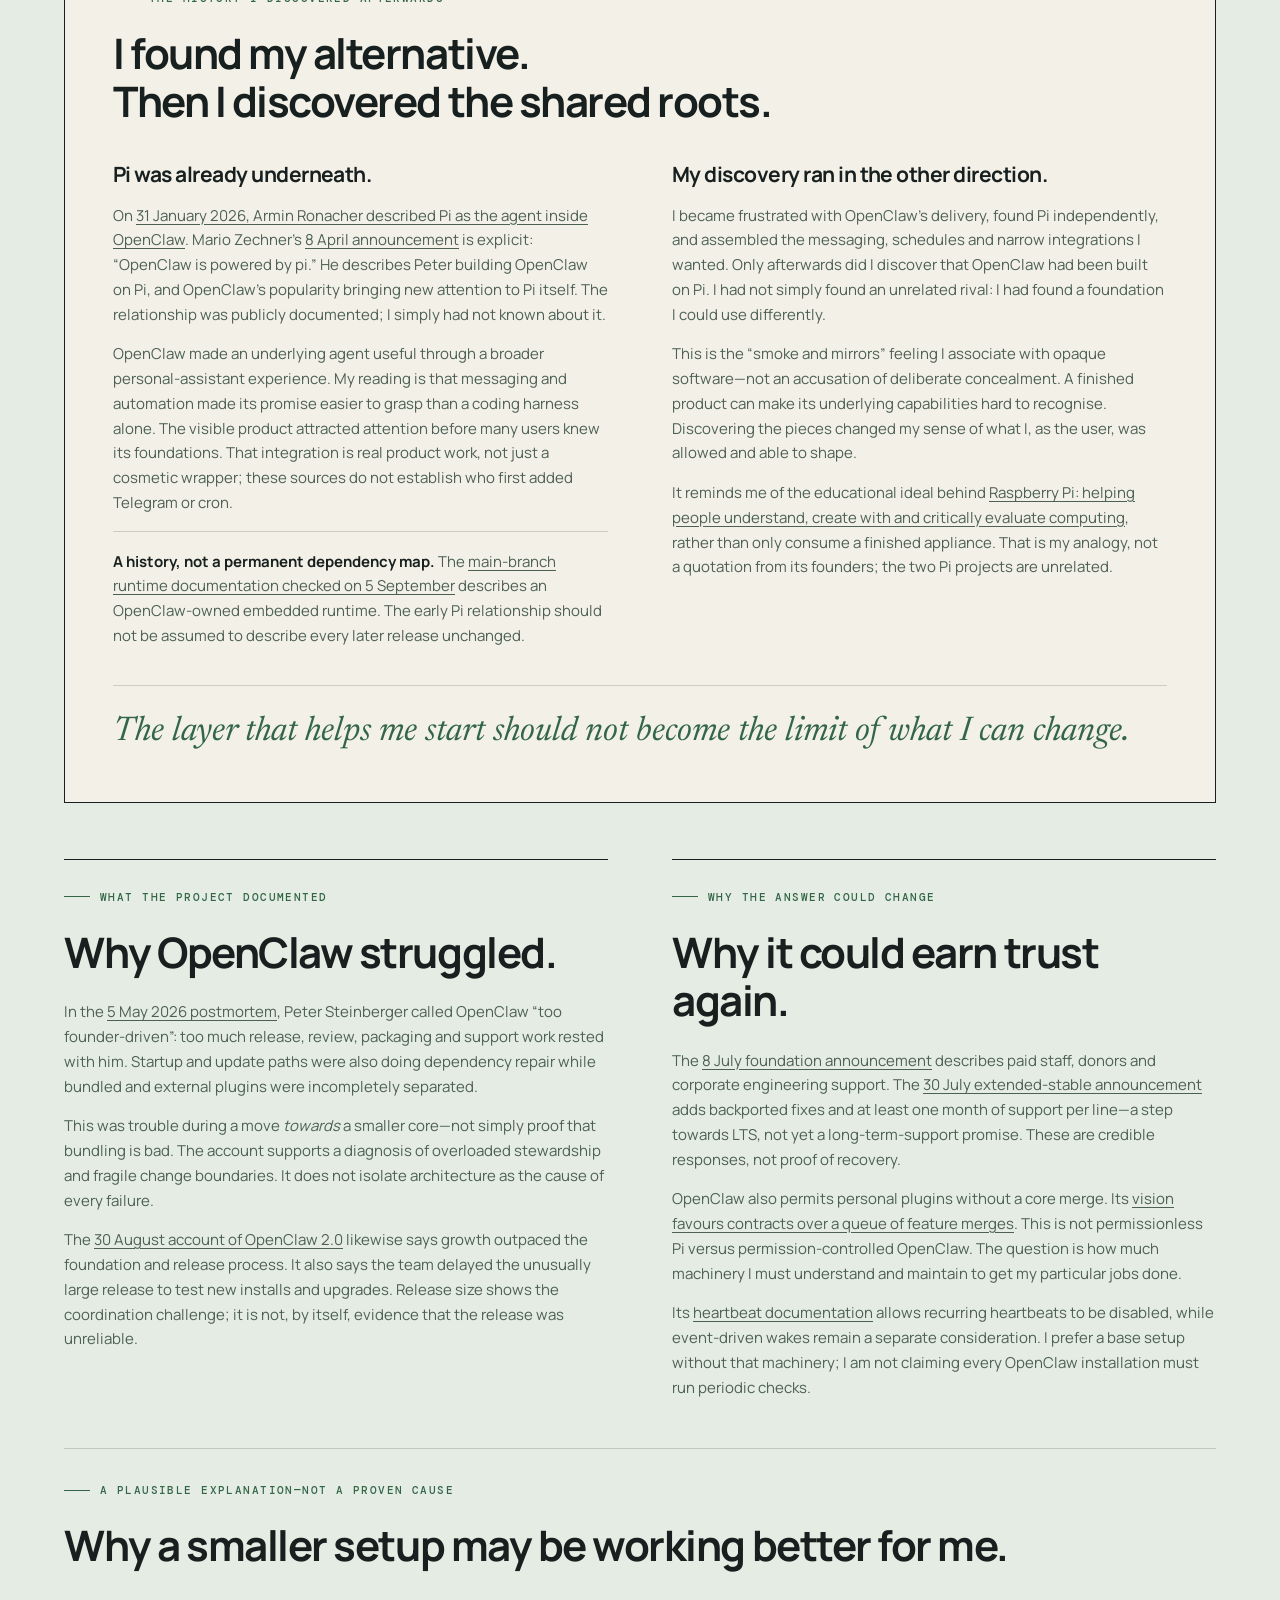
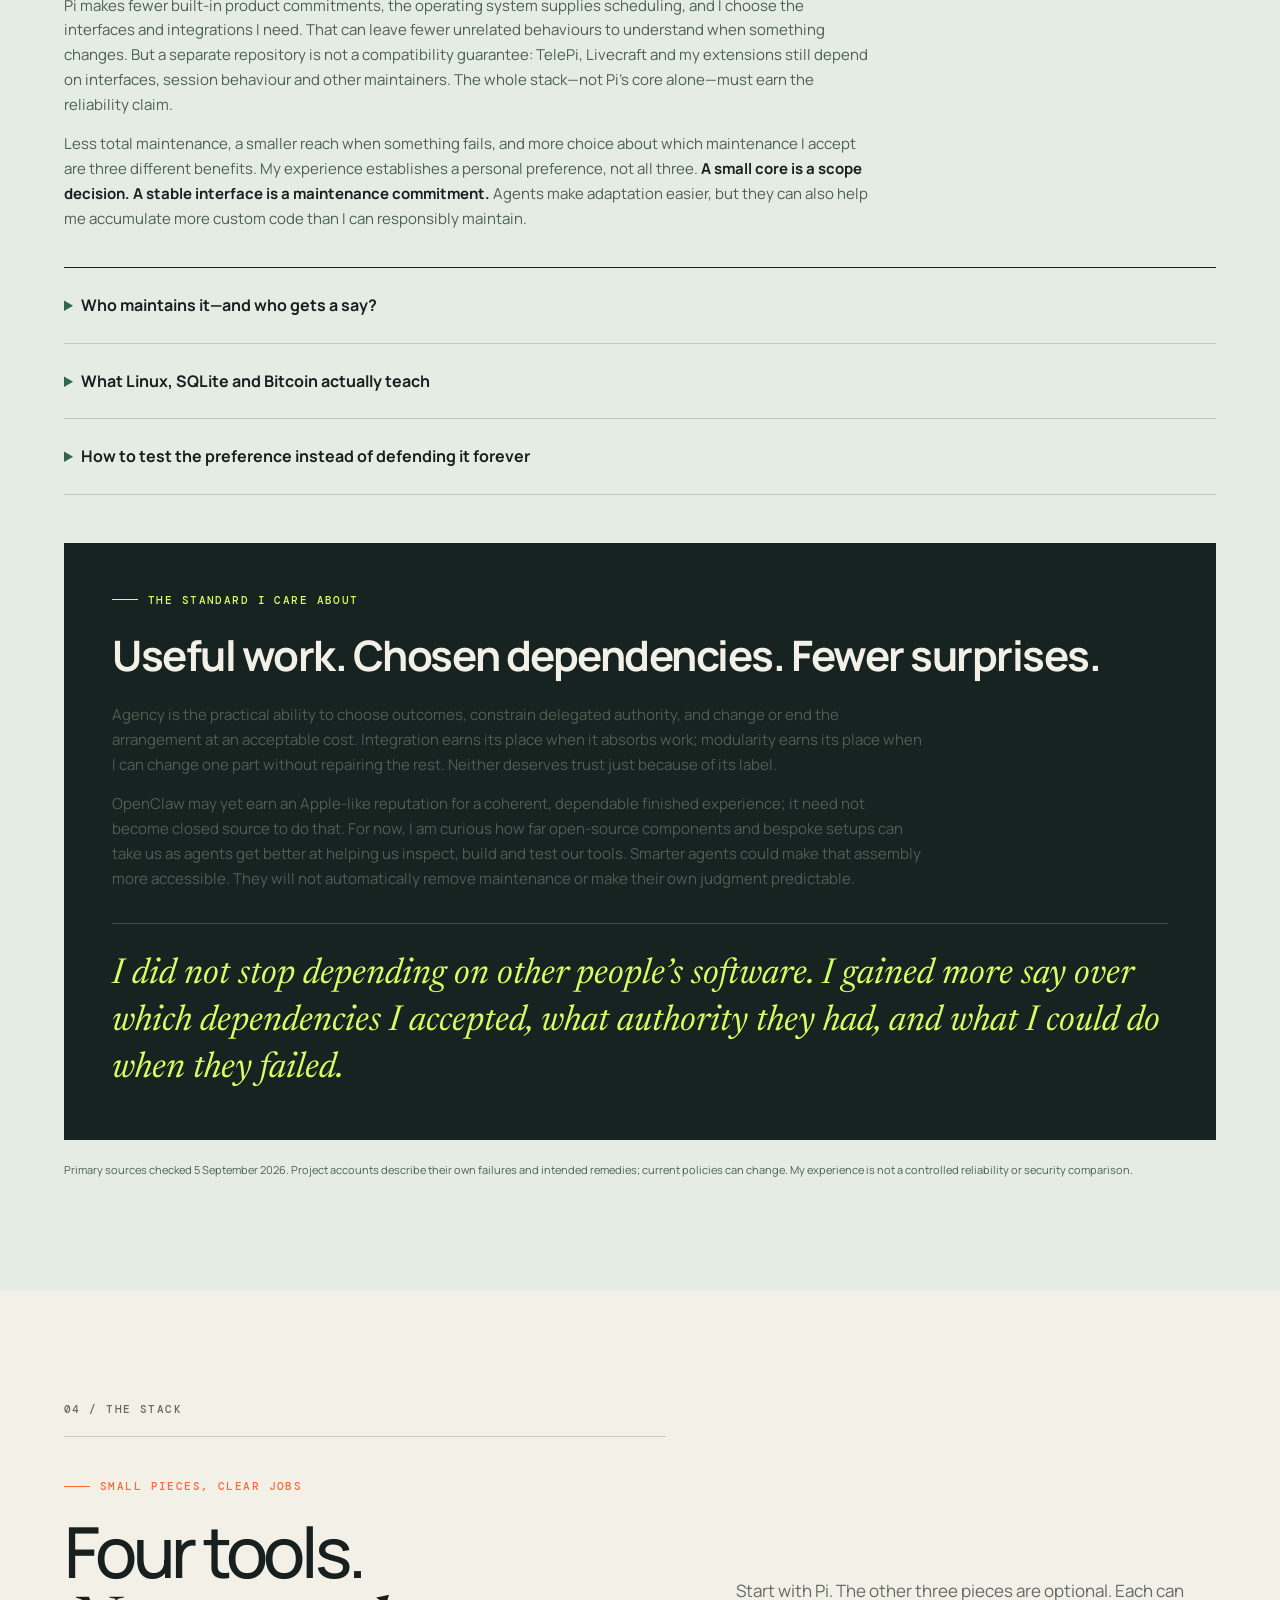
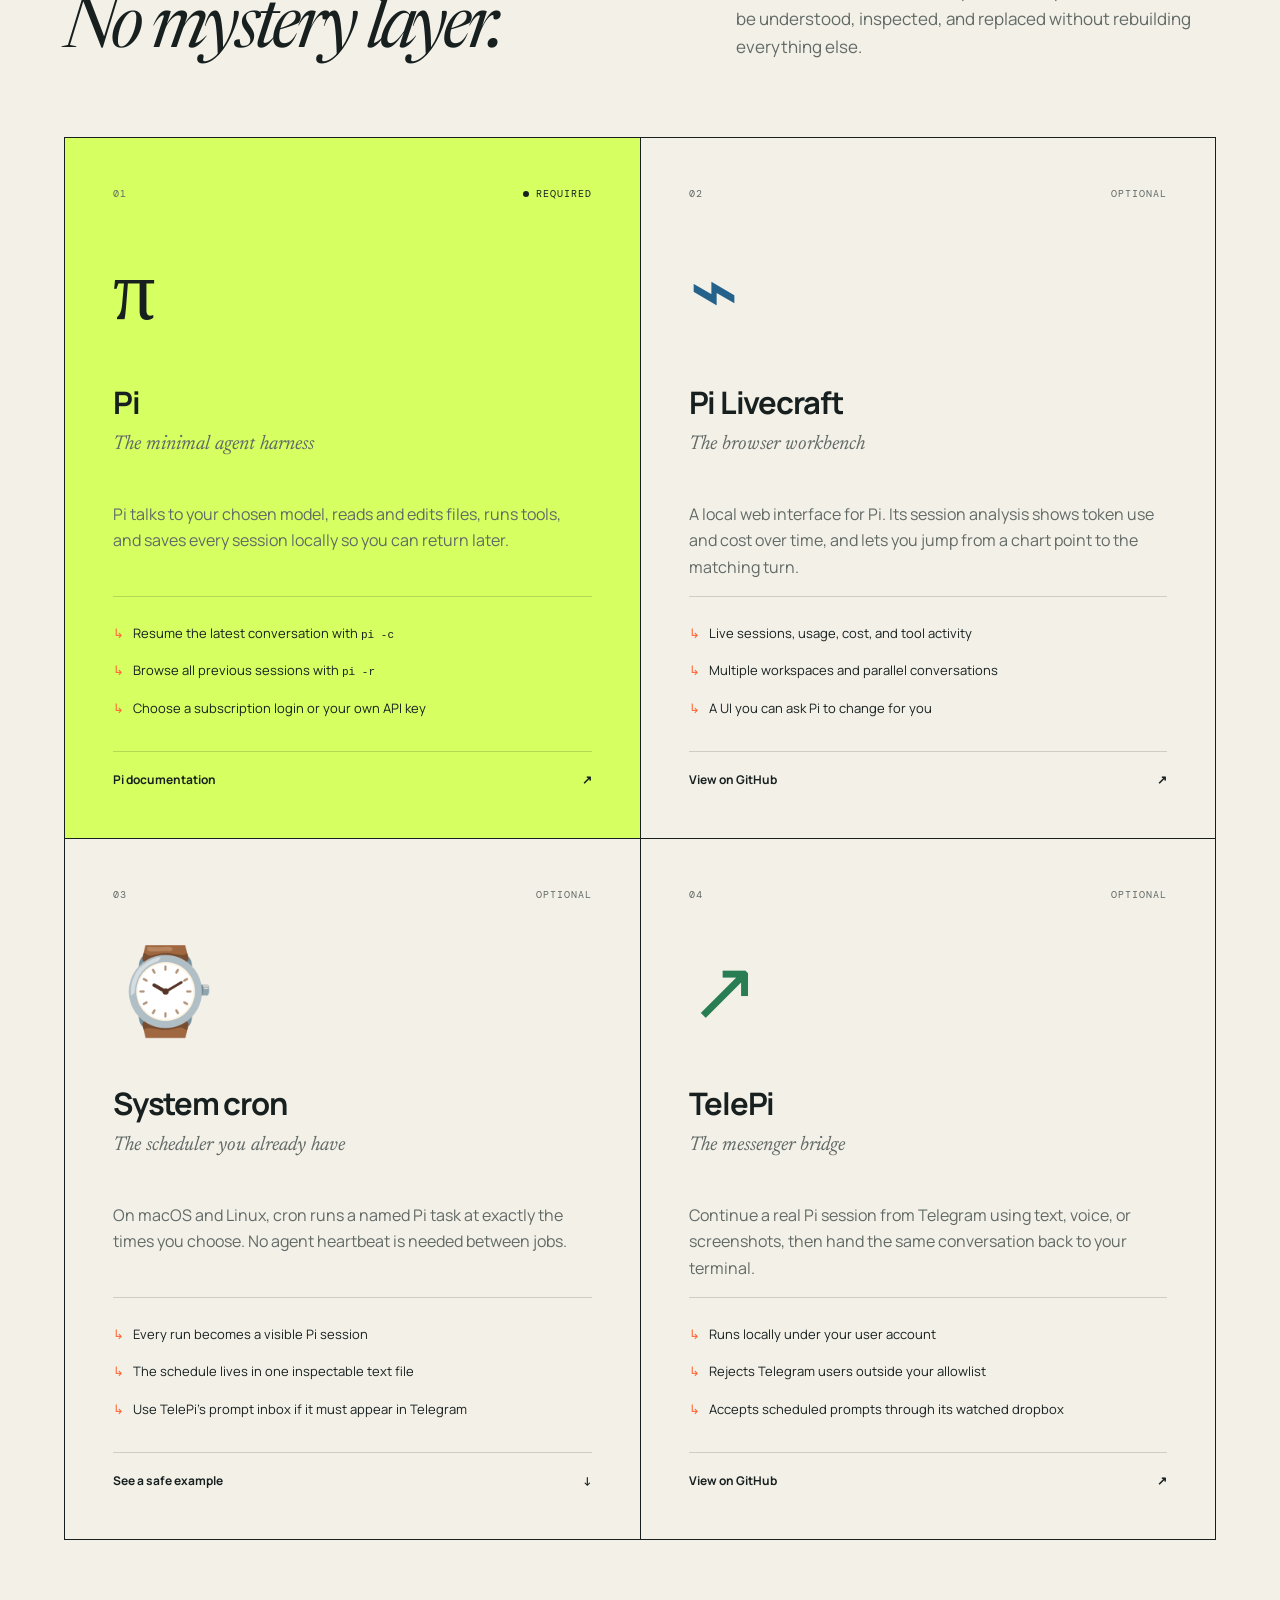
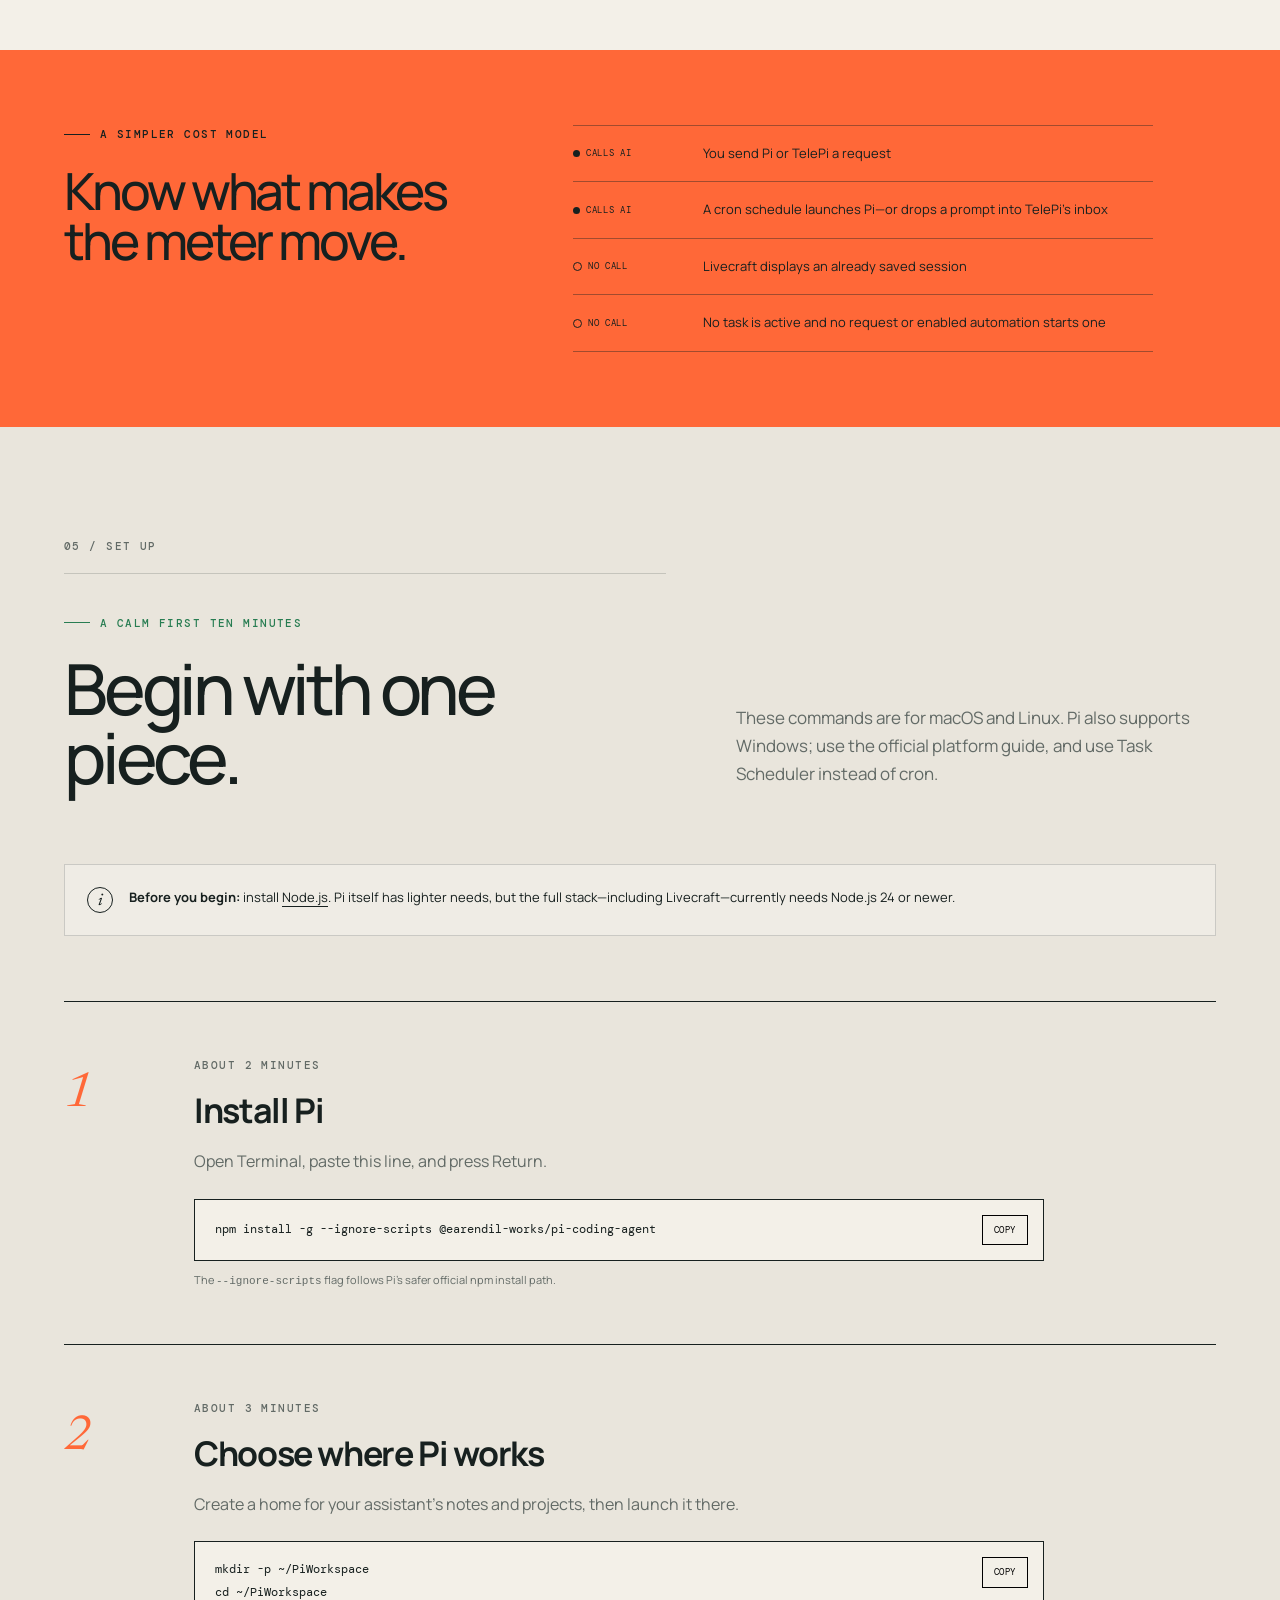
==== commit 5d98fb00: "Add research on reliability, Pi history, and human agency" ====
--- a/index.html
+++ b/index.html
@@ -38,6 +38,7 @@
       <nav class="desktop-nav" aria-label="Main navigation">
         <a href="#philosophy">Philosophy</a>
         <a href="#evidence">Evidence</a>
+        <a href="#research">Research</a>
         <a href="#stack">The stack</a>
         <a href="#start">Set up</a>
         <a href="#migrate">Migrate</a>
@@ -51,6 +52,7 @@
       <nav class="mobile-nav" id="mobile-nav" aria-label="Mobile navigation" hidden>
         <a href="#philosophy">Philosophy</a>
         <a href="#evidence">Evidence</a>
+        <a href="#research">Research</a>
         <a href="#stack">The stack</a>
         <a href="#start">Set up</a>
         <a href="#migrate">Migrate</a>
@@ -106,20 +108,32 @@
       <section class="story section-pad">
         <div class="section-index">00 / Why</div>
         <div class="story-grid">
-          <h2>I wanted an agent,<br />not an appliance.</h2>
+          <h2>Using agents to build<br />our own agency.</h2>
           <div class="story-copy">
             <p>
-              My OpenClaw 2.0 upgrade did not work. After a fresh install, I found jobs I could not
-              deactivate and heartbeat activity creating costs I did not need. So I replaced the bundle
-              with four small, understandable pieces.
-            </p>
-            <p>
-              This is not a drop-in clone. It is a simpler pattern: Pi does the thinking, normal operating
-              system tools handle timing, and optional interfaces can be added or removed independently.
+              OpenClaw offered to take responsibility for the machinery of a personal assistant. In my
+              setup, I ended up responsible for that machinery anyway.
+            </p>
+            <p>
+              Pi makes fewer promises about removing the assembly work. What changed is that I no longer
+              have to do that work alone—and increasingly, I do not have to start from scratch.
+            </p>
+            <p>
+              Other people build useful components. Agents help me investigate, select, adapt and test
+              them. My own improvements can become starting points for someone else.
+            </p>
+            <p>
+              The distinction is not simply an agent acting for me versus an agent I control. It is an
+              agent helping me acquire the knowledge and tools to exercise more control myself.
+            </p>
+            <p>
+              Only afterwards did I learn that OpenClaw had been built on Pi.
+              <a href="#research-history">Discovering those shared roots</a> changed how I saw the choice:
+              not just which assistant to use, but which layers I actually needed.
             </p>
           </div>
           <blockquote>
-            “If a task should run, I schedule it. If it should not run, nothing calls the model.”
+            “Pi won for me when building my own agency became easier than maintaining someone else’s abstraction.”
           </blockquote>
         </div>
       </section>
@@ -129,63 +143,66 @@
           <div>
             <div class="section-index">01 / Philosophy</div>
             <p class="eyebrow">The design argument</p>
-            <h2>The agent should fit <em>your</em> life.</h2>
+            <h2>Who gets to decide<br /><em>how it changes?</em></h2>
           </div>
           <p class="section-summary">
-            People liked the idea of agents because they could describe an outcome instead of learning
-            another interface. The promise was not one bloated middleware layer controlling the workflow.
+            Both projects exist in the same era of cheaper coding. The distinction is not who can
+            generate code. It is where decisions live, how much each change must coordinate, and whether
+            users can make the system fit without changing it for everyone else.
           </p>
         </div>
 
         <div class="philosophy-body">
           <div class="philosophy-copy">
             <p>
-              A large agent platform can invert that promise. Work must live where the platform expects,
-              run through its orchestration, and accommodate machinery the user did not choose. Instead of
-              the agent adapting to the user’s tools and routines, the user begins working around the agent.
-            </p>
-            <p>
-              The Unix instinct offers a useful alternative: give small pieces clear responsibilities,
-              connect them through understandable interfaces, and make each piece replaceable. Pi can do
-              the thinking; the operating system can keep time; a browser or messenger can remain optional.
-              Simplicity is the ultimate sophistication when it makes the system easier to inspect, change,
-              and trust—not when it merely hides complexity.
-            </p>
-            <p>
-              Better still, an agent can help people discover their own workflow: notice repeated work,
-              name the pattern, propose a small automation, and revise it as their needs become clearer.
-              The workflow belongs to the user. The agent helps reveal it.
-            </p>
+              My reading of OpenClaw’s appeal is that it offered agency: your assistant, your devices,
+              your choice of connections. Its Gateway coordinates channels, sessions, policy and state.
+              That can make powerful capabilities coherent. It also gives the shared coordinator more
+              responsibilities to preserve when something changes.
+            </p>
+            <p>
+              The bottleneck is not just producing code. It is reconciling different workflows, keeping
+              interfaces compatible, enforcing permissions and recovering safely. Cheap implementation
+              does not make those decisions cheap. A feature can be easy to generate and expensive to
+              fit into a shared system.
+            </p>
+            <p>
+              Pi’s smaller scope lets my setup leave more decisions at the edges: the operating system
+              keeps time; a browser or messenger stays optional; a narrow integration can serve one
+              routine. With clear interfaces, experiments need not become changes to everyone’s core.
+              The advantage I am betting on is <strong>less compulsory coordination per personal change</strong>.
+            </p>
+            <a class="argument-jump" href="#steelman">Read the strongest case on both sides <span aria-hidden="true">↓</span></a>
           </div>
 
           <div class="principle-list">
             <article class="principle">
               <span>01</span>
               <div>
-                <h3>Keep the seams visible</h3>
+                <h3>Make responsibility come with control</h3>
                 <p>
-                  When an invisible heartbeat consumes tokens, the abstraction has leaked. The user now
-                  has to understand hidden orchestration simply to control cost.
+                  If I must operate the system, I need to see what runs, limit its authority and stop it.
+                  Integration earns trust by absorbing that work—not merely hiding it until something breaks.
                 </p>
               </div>
             </article>
             <article class="principle">
               <span>02</span>
               <div>
-                <h3>Limit the upgrade blast radius</h3>
+                <h3>Keep personal choices local</h3>
                 <p>
-                  Bundling more responsibilities means one upgrade can disturb more of the workflow.
-                  Independent pieces can change without forcing every other piece to change with them.
+                  A calendar adaptation should not require a universal calendar product. Reuse common
+                  mechanisms, but keep individual workflow choices out of the shared core where possible.
                 </p>
               </div>
             </article>
             <article class="principle">
               <span>03</span>
               <div>
-                <h3>Let the user compose</h3>
+                <h3>Let useful experiments accumulate</h3>
                 <p>
-                  Add scheduling, a browser, or messaging because it serves a real routine—not because the
-                  platform assumes every user needs the same control plane.
+                  Agents can help map a problem, research options, inspect code, build connections and
+                  test the result. Share the useful pieces with documentation and tests—not just more code.
                 </p>
               </div>
             </article>
@@ -195,9 +212,141 @@
         <aside class="experience-note">
           <span>One user’s evidence</span>
           <p>
-            In my own setup, OpenClaw upgrades repeatedly broke parts of the workflow, while Pi agent
-            updates have been remarkably reliable. That is experience, not a universal benchmark—but it
-            is exactly what a smaller upgrade surface should make more likely.
+            In my setup, OpenClaw upgrades broke parts of the workflow; after a fresh install I struggled
+            to deactivate jobs and incurred heartbeat costs I did not need. Pi updates have been remarkably
+            reliable for me. That explains my preference; it is not a controlled benchmark or proof that
+            architecture alone caused the difference.
+          </p>
+        </aside>
+
+        <p class="architecture-note">
+          <strong>Compare real designs, not caricatures.</strong> OpenClaw is also open source, self-hostable
+          and extensible. Its <a href="https://github.com/openclaw/openclaw/blob/main/VISION.md" target="_blank" rel="noreferrer">current vision favours a lean core and community plugins ↗</a>.
+          The distinction is the scope of its <a href="https://docs.openclaw.ai/start/why-openclaw" target="_blank" rel="noreferrer">shared Gateway’s authority ↗</a>,
+          not “closed OpenClaw versus open Pi.” Centralising decisions in software on your machine is not
+          the same as handing them to a company. Both projects can evolve.
+        </p>
+
+        <div class="argument-context">
+          <article>
+            <p class="eyebrow">Why this works for me now</p>
+            <h3>Established pieces.<br />A personal fit.</h3>
+            <p>
+              I have used Pi to build iCal, Apple Notes and Firecrawl integrations. For larger pieces I
+              rely on TelePi and Pi Livecraft. Trying to vibe-code equivalents reminded me that a
+              demonstration is not a dependable product: session handling, recovery, security and design
+              take sustained work.
+            </p>
+            <p>
+              My preferred interfaces were not available to me a few months ago. Their arrival changed
+              the calculation. Pi did not always meet my needs; its growing ecosystem now lets me reuse
+              substantial work and tailor the remaining connections. Like a tailored suit, the point is
+              the fit—not manufacturing every material myself.
+            </p>
+            <p>
+              I have also used Pi to review the security of TelePi and Pi Livecraft. That helps me ask
+              better questions, not eliminate risk. Custom extensions still have dependencies; AI reviews
+              need verification. Local execution does not prevent a cloud model receiving the context
+              sent to it, and a prompt is not an enforced permission boundary.
+            </p>
+          </article>
+          <article>
+            <p class="eyebrow">The 90s parallel—and its limits</p>
+            <h3>Broad compatibility.<br />Or carefully chosen coherence.</h3>
+            <p>
+              This recalls sprawling desktop suites whose upgrades became projects of their own, versus
+              the Unix tradition of narrow tools and the Linux ecosystem’s room for experimentation.
+              Neither Unix nor Linux was magically reliable. Their useful lesson is that shared foundations
+              need not impose one finished workflow.
+            </p>
+            <p>
+              OpenClaw attempts an Apple-like promise of simplicity across a Microsoft-like variety of
+              environments. Apple’s best products earn coherence by constraining combinations, refusing
+              features and engineering the chosen experience. Bundling alone does not achieve that—and
+              Apple products can fail too. Even excellent standard products need not fit everyone: I find
+              iPhones too big and would prefer a smaller one.
+            </p>
+            <p>
+              The parallel with open financial rails is the ability to build alternatives without asking
+              one operator to provide every service. It is an analogy about room to experiment and exit,
+              not a claim that openness removes intermediaries, security risks or the need for consumer protection.
+            </p>
+          </article>
+        </div>
+
+        <section class="steelman" id="steelman" aria-labelledby="steelman-heading">
+          <div class="argument-heading">
+            <p class="eyebrow">Challenge the thesis</p>
+            <h3 id="steelman-heading">The strongest case.<br />And the strongest objection.</h3>
+            <p>A preference becomes more useful when it explains what could make the other approach win.</p>
+          </div>
+          <div class="steelman-grid">
+            <details class="steelman-card">
+              <summary>
+                <span class="steelman-kicker">For the thesis</span>
+                <strong>Local decisions,<br />shared foundations.</strong>
+                <span class="steelman-toggle" aria-hidden="true"></span>
+              </summary>
+              <ol>
+                <li><strong>Control should match responsibility.</strong> When an integrated assistant still
+                  requires me to troubleshoot its machinery, its promise has failed in my setup. Pi makes
+                  assembly explicit and gives me more choice about which machinery exists.</li>
+                <li><strong>Personal experiments need not become universal features.</strong> A small extension
+                  or replaceable interface can meet one need without requiring a shared product to reconcile
+                  every user’s preferences. Stable contracts let useful experiments spread selectively.</li>
+                <li><strong>Changes can remain more local.</strong> A scheduler, messenger and agent need not
+                  ship in one release. Clear boundaries can reduce the reach of a change, even though APIs
+                  and shared state remain dependencies.</li>
+                <li><strong>Effort can leave a capability I chose.</strong> Tokens spent researching, comparing,
+                  adapting and testing an integration can produce reusable tools and understanding. Repairs
+                  can be valuable too; the point is whether effort moves the system towards my needs.</li>
+                <li><strong>The ecosystem can compound.</strong> TelePi and Pi Livecraft filled gaps that once
+                  limited this approach for me. Agents help users find, inspect and adapt such work; documented,
+                  tested improvements can become starting points for future users and agents.</li>
+              </ol>
+            </details>
+            <details class="steelman-card steelman-counter">
+              <summary>
+                <span class="steelman-kicker">Against the thesis</span>
+                <strong>Delegation is agency,<br />too.</strong>
+                <span class="steelman-toggle" aria-hidden="true"></span>
+              </summary>
+              <ol>
+                <li><strong>Freedom from maintenance matters.</strong> Most people want outcomes, not a new
+                  engineering responsibility. A dependable integrated assistant can provide consistent
+                  permissions, shared state and support while leaving the user free to do something else.</li>
+                <li><strong>Pi’s complexity partly lives elsewhere.</strong> TelePi, Livecraft and custom
+                  extensions have bugs, dependencies and maintainers. Pi API changes can affect them. Comparing
+                  OpenClaw’s whole platform with Pi’s core alone is not a fair reliability test.</li>
+                <li><strong>Ownership is not a security certificate.</strong> Generated code and third-party
+                  extensions execute with real permissions. An integrated policy layer can enforce boundaries
+                  more consistently than ad hoc tools. AI-assisted reviews help, but do not guarantee safety.</li>
+                <li><strong>Timing and fit can explain the win.</strong> This combination only recently became
+                  sufficient for my needs. I depend on other people’s product work, and early satisfaction does
+                  not establish lower lifetime maintenance costs or suitability for everyone.</li>
+                <li><strong>The same coding-cost advantage is available to both.</strong> It cannot by itself
+                  explain their different outcomes. The hypothesis is about scope, coordination and change
+                  boundaries. OpenClaw can improve those boundaries; an undisciplined Pi stack can recreate
+                  the same oversized coordinator. Architecture must earn its advantage in operation.</li>
+              </ol>
+            </details>
+          </div>
+        </section>
+
+        <aside class="agency-outlook">
+          <p class="eyebrow">Not engineers or products</p>
+          <h3>A simple experience should not require surrendering control.</h3>
+          <p>
+            Most people will still want a finished product. The Unix philosophy is a way to build software,
+            not an obligation to give everyone a terminal. A curated, local-first application or a paid
+            managed service could offer a polished interface over replaceable components. Choosing a
+            platform does not inherently mean giving up personal data or becoming the product; that depends
+            on its business model, permissions, retention and exit options.
+          </p>
+          <p>
+            For me, Pi’s promise is agency that helps build agency: assistance not only with the task, but
+            with researching, designing and testing the tools through which I act. The test is whether I
+            can inspect, limit, change and leave the system—not how much autonomy it advertises.
           </p>
         </aside>
 
@@ -209,11 +358,15 @@
             </div>
             <button class="copy-button prompt-copy" type="button" data-copy-target="philosophy-prompt">Copy prompt</button>
           </div>
-          <pre id="philosophy-prompt"><code>Evaluate this thesis: personal AI agents should adapt to a user’s existing tools and evolving workflow through small, composable components, rather than requiring the user to work inside one integrated middleware platform.
-
-Steelman both sides. First, make the strongest case for an integrated agent platform, including onboarding, shared state, security, coordination, and convenience. Then make the strongest case for a Unix-style modular stack, including inspectability, replaceability, failure isolation, user control, and agents helping users discover their own workflows.
-
-Examine where each approach leaks abstraction—for example, when users must understand heartbeats or background activity to control token costs—and compare their upgrade blast radius. Separate evidence from preference, name the failure modes of both approaches, and conclude with the conditions under which each design wins. Include the strongest hybrid design you can propose.</code></pre>
+          <pre id="philosophy-prompt"><code>Evaluate this thesis: when code becomes cheaper, the bottleneck moves towards deciding what to build, coordinating changes, enforcing boundaries and maintaining a coherent system. A small, extensible agent harness can let users and their agents research, design, build and test personal workflows without requiring every experiment to become a decision for a shared platform.
+
+Steelman both sides. Make the strongest case for integrated orchestration: dependable delegation, shared state, consistent policy, credentials, recovery, onboarding and support. Then make the strongest case for a small common foundation with replaceable components: local decisions, experimentation, selective reuse, inspectability and exit.
+
+Both OpenClaw and Pi are open source, extensible, and operate in the same era of cheaper coding. Read their current architecture and vision documents. Do not portray one as closed or claim that code generation uniquely benefits the other. Distinguish centralised runtime authority from vendor ownership, governance, data custody and business model.
+
+Consider this user's experience: OpenClaw required upgrade repair and unwanted background-cost control; Pi became sufficient only after tools such as TelePi and Pi Livecraft were available. The user has built iCal, Apple Notes and Firecrawl integrations and used agents to review third-party tools. Separate testimony, timing, product fit and architectural hypotheses. Include the costs and security risks of the whole modular stack; do not treat AI review as certification or prompts as enforced permissions.
+
+Ask what would falsify the preference: compare matched tasks, upgrade success, repair hours and tokens, unwanted calls, permission scope, recovery and exit costs over time. GitHub activity and stars are not failure rates. Test the Apple/Microsoft, Unix/Linux and open-financial-rails analogies without assuming that integration requires surveillance or openness guarantees safety. Conclude with when each design wins and a credible consumer-friendly hybrid.</code></pre>
           <div class="prompt-footer">
             <span>Paste this into your favourite AI. Ask it to disagree before you decide.</span>
           </div>
@@ -273,13 +426,32 @@
         <p class="evidence-caption">
           Snapshot captured 5 September 2026 using GitHub’s Search and Releases APIs. Release counts
           exclude drafts and prereleases. Issue counts depend on each project’s labels and reporting
-          habits; titles miss failures described only in the body. OpenClaw also has roughly 3.8× Pi’s
-          GitHub stars. Normalised by stars, the highlighted figures are about 0.31 versus 0.25 reports per
-          thousand stars; as a share of bug-labelled reports, they are 4.1% versus 3.9%. Stars are not
-          active users, so these are directional maintenance signals—not measured failure rates.
+          habits; titles miss failures described only in the body. As a share of bug-labelled reports,
+          the highlighted figures are 4.1% versus 3.9%. Repository age, audience, scope and triage differ;
+          Pi’s optional tools have their own issue trackers. Stars are not active installations, and
+          these counts are not measured failure rates.
           <a href="https://github.com/openclaw/openclaw/releases" target="_blank" rel="noreferrer">OpenClaw releases ↗</a>
           <a href="https://github.com/earendil-works/pi/releases" target="_blank" rel="noreferrer">Pi releases ↗</a>
         </p>
+
+        <aside class="evidence-reference">
+          <div>
+            <p class="eyebrow">History, not a scorecard</p>
+            <h3>Compare attention.<br />Then compare like ages.</h3>
+          </div>
+          <div>
+            <p>
+              <a href="https://www.star-history.com/?repos=earendil-works%2Fpi%2Copenclaw%2Fopenclaw&amp;type=date&amp;legend=top-left" target="_blank" rel="noreferrer">Open the Pi / OpenClaw Star History comparison ↗</a>.
+              That live, third-party chart uses calendar dates and describes public attention—not reliability
+              or active use. It is not the source of the fixed counts above.
+            </p>
+            <p>
+              <a href="drafts/evidence.html">Explore the age-aligned chart preview →</a> for releases and issue
+              reports from each repository’s creation, with a second starting-point check, source data and
+              the limits of comparing a whole platform with a smaller core.
+            </p>
+          </div>
+        </aside>
 
         <div class="signal-grid">
           <article class="signal-card">
@@ -334,7 +506,7 @@
           </div>
           <div class="parallel-list">
             <div>
-              <span><a href="https://openclaw.ai/blog/extended-stable-releases-and-maturity-scorecards" target="_blank" rel="noreferrer">Rolling release → LTS ↗</a></span>
+              <span><a href="https://openclaw.ai/blog/extended-stable-releases-and-maturity-scorecards" target="_blank" rel="noreferrer">Rolling → extended-stable ↗</a></span>
               <p>Fast channels maximise learning. Stable channels protect routines. Mixing those promises makes every update a wager.</p>
             </div>
             <div>
@@ -343,7 +515,7 @@
             </div>
             <div>
               <span>Unix tools → composition</span>
-              <p>Independent parts shift some assembly to the user, but timing, chat, UI, and agent updates no longer share one blast radius.</p>
+              <p>Independent parts shift some assembly to the user and need not share one release. Integration APIs and shared state can still couple their failures.</p>
             </div>
           </div>
         </div>
@@ -355,17 +527,326 @@
             creates more compatibility edges and asks more operational effort when they move.
           </p>
           <p>
-            Pi’s public record does not prove perfect reliability. It does support a simpler proposition:
-            a minimal harness can release quickly while leaving cron, messaging, browsers, and their state
-            outside its upgrade path. <a href="https://pi.dev/" target="_blank" rel="noreferrer">That is also Pi’s stated design philosophy ↗</a>
-          </p>
-        </div>
+            Pi’s public record does not prove superior reliability. Its smaller scope lets cron, messaging
+            and browsers remain separately maintained components, although they can still depend on Pi’s
+            APIs and session behaviour. The architectural preference needs testing across the whole setup.
+            <a href="https://pi.dev/" target="_blank" rel="noreferrer">Read Pi’s design philosophy ↗</a>
+          </p>
+        </div>
+      </section>
+
+      <section class="research section-pad" id="research" aria-labelledby="research-heading">
+        <div class="section-heading research-heading">
+          <div>
+            <div class="section-index">03 / Research</div>
+            <p class="eyebrow">Maintenance, trust and human agency</p>
+            <h2 id="research-heading">Why OpenClaw struggled.<br /><em>Why Pi works for me.</em></h2>
+          </div>
+          <p class="section-summary">
+            The research explains some of OpenClaw’s difficulties—and gives reasons it could earn my
+            trust again. My preference starts somewhere simpler: Pi has kept working, without an idle
+            AI heartbeat, and my own extensions fit the jobs I actually want done.
+          </p>
+        </div>
+
+        <article class="research-experience" aria-labelledby="research-experience-heading">
+          <p class="eyebrow">My experience, not a benchmark</p>
+          <h3 id="research-experience-heading">First, it keeps working.<br />Then, it asks less of my trust.</h3>
+          <ol class="research-priorities" role="list">
+            <li>
+              <h4>Updates have not become repair projects.</h4>
+              <p>
+                In my use, Pi updates have kept my workflows working. Not having to fix the assistant
+                is a substantial benefit on its own. I do not need a grand theory to value software
+                that continues doing its job.
+              </p>
+            </li>
+            <li>
+              <h4>No tokens spent on an idle heartbeat.</h4>
+              <p>
+                The base Pi setup has no periodic AI heartbeat. When no task is running and no request
+                or configured trigger arrives, there is no model work to pay for. I add scheduled
+                tasks when I want them, rather than paying for the assistant to keep checking in.
+              </p>
+            </li>
+            <li>
+              <h4>I want to know what starts a run.</h4>
+              <p>
+                A request I send, or an automation I deliberately enable, is easier to reason about
+                than an unexplained “magic” feature. Unexpected activity makes me nervous—especially
+                when the AI’s judgment can vary from run to run. I want useful work, not surprises.
+              </p>
+            </li>
+            <li>
+              <h4>My extensions do not need to be products for everyone.</h4>
+              <p>
+                My iCal, Apple Notes and Firecrawl integrations are built around my routines. I like
+                that they contain just what I need, rather than extra workflows to learn or disable.
+                I reuse larger pieces such as TelePi and Livecraft instead of rebuilding everything.
+              </p>
+            </li>
+          </ol>
+        </article>
+
+        <aside class="research-boundary" aria-labelledby="research-boundary-heading">
+          <p class="eyebrow">A security distinction that matters</p>
+          <h3 id="research-boundary-heading">Predictable triggers are not predictable judgment.</h3>
+          <p>
+            No heartbeat removes one reason for an unsolicited model run; it does not guarantee
+            obedience during a requested task. Pi can still make mistakes, call tools and consume more
+            tokens while working. By default, Pi and its extensions run with my account’s permissions,
+            not inside a sandbox. A narrow extension is not automatically a narrow permission grant.
+          </p>
+          <p>
+            Real limits need scoped credentials, operating-system permissions or a suitably configured
+            sandbox. A prompt is not an enforced permission boundary, and an AI review is not security
+            certification. Each added bridge, scheduler or extension needs its own checks for triggers,
+            permissions and stop controls. No idle model calls also does not mean no network activity:
+            Pi can perform update checks and telemetry.
+            <a href="https://github.com/earendil-works/pi/blob/main/packages/coding-agent/README.md" target="_blank" rel="noreferrer">Pi’s documented defaults and package warnings ↗</a>
+          </p>
+        </aside>
+
+        <article class="research-history" id="research-history" aria-labelledby="research-history-heading">
+          <p class="eyebrow">The history I discovered afterwards</p>
+          <h3 id="research-history-heading">I found my alternative.<br />Then I discovered the shared roots.</h3>
+          <div class="research-history-grid">
+            <div>
+              <h4>Pi was already underneath.</h4>
+              <p>
+                On <a href="https://lucumr.pocoo.org/2026/1/31/pi/" target="_blank" rel="noreferrer">31 January 2026, Armin Ronacher described Pi as the agent inside OpenClaw</a>.
+                Mario Zechner’s <a href="https://mariozechner.at/posts/2026-04-08-ive-sold-out/" target="_blank" rel="noreferrer">8 April announcement</a>
+                is explicit: “OpenClaw is powered by pi.” He describes Peter building OpenClaw on Pi,
+                and OpenClaw’s popularity bringing new attention to Pi itself. The relationship was
+                publicly documented; I simply had not known about it.
+              </p>
+              <p>
+                OpenClaw made an underlying agent useful through a broader personal-assistant
+                experience. My reading is that messaging and automation made its promise easier to
+                grasp than a coding harness alone. The visible product attracted attention before
+                many users knew its foundations. That integration is real product work, not just a
+                cosmetic wrapper; these sources do not establish who first added Telegram or cron.
+              </p>
+              <p class="research-version-note">
+                <strong>A history, not a permanent dependency map.</strong> The
+                <a href="https://github.com/openclaw/openclaw/blob/0cebe40cf7cb939da0c5722a990eb10522d27d5a/docs/concepts/agent.md" target="_blank" rel="noreferrer">main-branch runtime documentation checked on 5 September</a>
+                describes an OpenClaw-owned embedded runtime. The early Pi relationship should not be
+                assumed to describe every later release unchanged.
+              </p>
+            </div>
+            <div>
+              <h4>My discovery ran in the other direction.</h4>
+              <p>
+                I became frustrated with OpenClaw’s delivery, found Pi independently, and assembled
+                the messaging, schedules and narrow integrations I wanted. Only afterwards did I
+                discover that OpenClaw had been built on Pi. I had not simply found an unrelated
+                rival: I had found a foundation I could use differently.
+              </p>
+              <p>
+                This is the “smoke and mirrors” feeling I associate with opaque software—not an
+                accusation of deliberate concealment. A finished product can make its underlying
+                capabilities hard to recognise. Discovering the pieces changed my sense of what I,
+                as the user, was allowed and able to shape.
+              </p>
+              <p>
+                It reminds me of the educational ideal behind
+                <a href="https://www.raspberrypi.org/about/" target="_blank" rel="noreferrer">Raspberry Pi: helping people understand, create with and critically evaluate computing</a>,
+                rather than only consume a finished appliance. That is my analogy, not a quotation
+                from its founders; the two Pi projects are unrelated.
+              </p>
+            </div>
+          </div>
+          <blockquote>The layer that helps me start should not become the limit of what I can change.</blockquote>
+        </article>
+
+        <div class="research-findings">
+          <article id="research-openclaw">
+            <p class="eyebrow">What the project documented</p>
+            <h3>Why OpenClaw struggled.</h3>
+            <p>
+              In the <a href="https://openclaw.ai/blog/openclaw-rough-week" target="_blank" rel="noreferrer">5 May 2026 postmortem</a>,
+              Peter Steinberger called OpenClaw “too founder-driven”: too much release, review,
+              packaging and support work rested with him. Startup and update paths were also doing
+              dependency repair while bundled and external plugins were incompletely separated.
+            </p>
+            <p>
+              This was trouble during a move <em>towards</em> a smaller core—not simply proof that
+              bundling is bad. The account supports a diagnosis of overloaded stewardship and fragile
+              change boundaries. It does not isolate architecture as the cause of every failure.
+            </p>
+            <p>
+              The <a href="https://openclaw.ai/blog/openclaw-2-accidentally" target="_blank" rel="noreferrer">30 August account of OpenClaw 2.0</a>
+              likewise says growth outpaced the foundation and release process. It also says the team
+              delayed the unusually large release to test new installs and upgrades. Release size shows
+              the coordination challenge; it is not, by itself, evidence that the release was unreliable.
+            </p>
+          </article>
+          <article id="research-recovery">
+            <p class="eyebrow">Why the answer could change</p>
+            <h3>Why it could earn trust again.</h3>
+            <p>
+              The <a href="https://openclaw.ai/blog/introducing-openclaw-foundation/" target="_blank" rel="noreferrer">8 July foundation announcement</a>
+              describes paid staff, donors and corporate engineering support. The
+              <a href="https://openclaw.ai/blog/extended-stable-releases-and-maturity-scorecards" target="_blank" rel="noreferrer">30 July extended-stable announcement</a>
+              adds backported fixes and at least one month of support per line—a step towards LTS,
+              not yet a long-term-support promise. These are credible responses, not proof of recovery.
+            </p>
+            <p>
+              OpenClaw also permits personal plugins without a core merge. Its
+              <a href="https://github.com/openclaw/openclaw/blob/main/VISION.md" target="_blank" rel="noreferrer">vision favours contracts over a queue of feature merges</a>.
+              This is not permissionless Pi versus permission-controlled OpenClaw. The question is
+              how much machinery I must understand and maintain to get my particular jobs done.
+            </p>
+            <p>
+              Its <a href="https://docs.openclaw.ai/gateway/heartbeat" target="_blank" rel="noreferrer">heartbeat documentation</a>
+              allows recurring heartbeats to be disabled, while event-driven wakes remain a separate
+              consideration. I prefer a base setup without that machinery; I am not claiming every
+              OpenClaw installation must run periodic checks.
+            </p>
+          </article>
+        </div>
+
+        <article class="research-hypothesis" aria-labelledby="research-pi-heading">
+          <p class="eyebrow">A plausible explanation—not a proven cause</p>
+          <h3 id="research-pi-heading">Why a smaller setup may be working better for me.</h3>
+          <p>
+            Pi makes fewer built-in product commitments, the operating system supplies scheduling,
+            and I choose the interfaces and integrations I need. That can leave fewer unrelated
+            behaviours to understand when something changes. But a separate repository is not a
+            compatibility guarantee: TelePi, Livecraft and my extensions still depend on interfaces,
+            session behaviour and other maintainers. The whole stack—not Pi’s core alone—must earn
+            the reliability claim.
+          </p>
+          <p>
+            Less total maintenance, a smaller reach when something fails, and more choice about
+            which maintenance I accept are three different benefits. My experience establishes a
+            personal preference, not all three. <strong>A small core is a scope decision. A stable
+            interface is a maintenance commitment.</strong> Agents make adaptation easier, but they
+            can also help me accumulate more custom code than I can responsibly maintain.
+          </p>
+        </article>
+
+        <div class="research-notes">
+          <details class="research-detail" id="research-governance">
+            <summary>Who maintains it—and who gets a say?</summary>
+            <div class="research-detail-body">
+              <p>
+                Neither unrestricted contribution nor a profit motive guarantees reliability. The
+                useful question is who benefits from adding a feature, who maintains it afterwards,
+                and whether that owner has resources and authority to say “not in this layer.” Moving
+                a feature out of core can move work to another maintainer—or to me—without reducing it.
+              </p>
+              <p>
+                Pi’s <a href="https://github.com/earendil-works/pi/blob/main/CONTRIBUTING.md" target="_blank" rel="noreferrer">contribution gate</a>
+                auto-closes issues and pull requests from new contributors; maintainers review closed
+                issues daily and reopen worthwhile ones. That protects scarce review time, but does
+                not make Pi more democratic or remove my dependence on core fixes. Extensibility helps
+                when my need can be met outside the core; both projects offer that possibility.
+              </p>
+              <p>
+                The <a href="https://mariozechner.at/posts/2026-04-08-ive-sold-out/" target="_blank" rel="noreferrer">April announcement also placed Pi at Earendil</a>,
+                with an MIT-licensed core and plans for commercial additions under other licences.
+                Pi is not outside commercial incentives either. Evaluate its commitments, funding
+                and exit options, not an imagined opposition between companies and open source.
+              </p>
+              <p>
+                Concentrated power is not only a risk when people are overloaded. Even a well-funded
+                team can abandon an interface or change priorities. Good stewardship needs clear
+                commitments, a way to raise problems and a practical exit—not merely strict maintainers.
+                The right to fork source code matters, but is not an affordable remedy for everyone.
+              </p>
+            </div>
+          </details>
+          <details class="research-detail" id="research-precedents">
+            <summary>What Linux, SQLite and Bitcoin actually teach</summary>
+            <div class="research-detail-body">
+              <ul class="research-lessons">
+                <li>
+                  <strong>Linux: choose the boundary that stays dependable.</strong> Its
+                  <a href="https://docs.kernel.org/process/2.Process.html" target="_blank" rel="noreferrer">maintainer hierarchy</a>
+                  is selective, and its kernel is large and monolithic. The
+                  <a href="https://docs.kernel.org/process/stable-api-nonsense.html" target="_blank" rel="noreferrer">stable userspace interface</a>
+                  protects applications, while in-tree drivers can be repaired together when internal
+                  interfaces change. Sometimes integration makes maintenance cheaper.
+                </li>
+                <li>
+                  <strong>SQLite: pay for dependable shared work.</strong> It is
+                  <a href="https://sqlite.org/copyright.html" target="_blank" rel="noreferrer">open-source, not open-contribution</a>.
+                  Its <a href="https://sqlite.org/consortium.html" target="_blank" rel="noreferrer">consortium funds maintenance and support</a>,
+                  while developers retain technical direction. Disciplined scope and
+                  <a href="https://sqlite.org/testing.html" target="_blank" rel="noreferrer">extensive testing</a>
+                  matter more here than unrestricted merge access.
+                </li>
+                <li>
+                  <strong>Bitcoin: distinguish implementation authority from enforceable rules.</strong>
+                  <a href="https://github.com/bitcoin/bitcoin/blob/master/CONTRIBUTING.md" target="_blank" rel="noreferrer">Core’s repository decisions</a>
+                  are not network consensus; <a href="https://github.com/bitcoin/bips" target="_blank" rel="noreferrer">publishing a proposal is not adoption</a>.
+                  A node can reject invalid blocks, not compel others to accept its preferred rules.
+                  For agents, the useful parallel is enforcing important limits independently of the
+                  model’s judgment—not assuming decentralisation makes a system safe.
+                </li>
+              </ul>
+              <p>
+                These are different lessons, not proof that Pi has inherited decades of dependability.
+                A maintainable foundation leaves room to build around it, but someone still has to
+                preserve the interfaces, fund the work and test the result.
+              </p>
+            </div>
+          </details>
+          <details class="research-detail" id="research-test">
+            <summary>How to test the preference instead of defending it forever</summary>
+            <div class="research-detail-body">
+              <p>
+                <strong>A proposed comparison, not a result already measured:</strong> use the same
+                morning-brief task in both setups. Change its instructions while keeping the schedule
+                and output destination fixed. Record which components need changing, what breaks, and
+                repair time and tokens. Then test an upgrade, disabling the schedule, restoring state
+                and replacing an interface. Check model-call logs rather than assuming silence means
+                nothing ran. Keep the model, permissions and required capabilities comparable.
+              </p>
+              <p>
+                For my custom pieces, keep documented interfaces, tests, backups and a recovery path.
+                If Pi’s changing interfaces make these expensive to preserve, its advantage shrinks.
+                If OpenClaw preserves my workflows through upgrades, makes automation and costs legible,
+                enforces the limits I need and saves more maintenance than it creates, I would reconsider.
+                Dependable delegation is agency too.
+              </p>
+            </div>
+          </details>
+        </div>
+
+        <aside class="research-takeaway">
+          <p class="eyebrow">The standard I care about</p>
+          <h3>Useful work. Chosen dependencies. Fewer surprises.</h3>
+          <p>
+            Agency is the practical ability to choose outcomes, constrain delegated authority, and
+            change or end the arrangement at an acceptable cost. Integration earns its place when it
+            absorbs work; modularity earns its place when I can change one part without repairing the
+            rest. Neither deserves trust just because of its label.
+          </p>
+          <p>
+            OpenClaw may yet earn an Apple-like reputation for a coherent, dependable finished
+            experience; it need not become closed source to do that. For now, I am curious how far
+            open-source components and bespoke setups can take us as agents get better at helping us
+            inspect, build and test our tools. Smarter agents could make that assembly more accessible.
+            They will not automatically remove maintenance or make their own judgment predictable.
+          </p>
+          <blockquote>
+            I did not stop depending on other people’s software. I gained more say over which
+            dependencies I accepted, what authority they had, and what I could do when they failed.
+          </blockquote>
+        </aside>
+        <p class="research-source-note">
+          Primary sources checked <time datetime="2026-09-05">5 September 2026</time>. Project accounts
+          describe their own failures and intended remedies; current policies can change. My experience
+          is not a controlled reliability or security comparison.
+        </p>
       </section>
 
       <section class="stack section-pad" id="stack">
         <div class="section-heading">
           <div>
-            <div class="section-index">03 / The stack</div>
+            <div class="section-index">04 / The stack</div>
             <p class="eyebrow">Small pieces, clear jobs</p>
             <h2>Four tools.<br /><em>No mystery layer.</em></h2>
           </div>
@@ -466,7 +947,7 @@
           </div>
           <div class="meter-row">
             <span class="meter-state off">no call</span>
-            <span>Nothing is scheduled and you are away</span>
+            <span>No task is active and no request or enabled automation starts one</span>
           </div>
         </div>
       </section>
@@ -474,7 +955,7 @@
       <section class="setup section-pad" id="start">
         <div class="section-heading setup-heading">
           <div>
-            <div class="section-index">04 / Set up</div>
+            <div class="section-index">05 / Set up</div>
             <p class="eyebrow">A calm first ten minutes</p>
             <h2>Begin with one piece.</h2>
           </div>
@@ -560,7 +1041,7 @@
       <section class="optional section-pad">
         <div class="section-heading compact-heading">
           <div>
-            <div class="section-index">05 / Add what you need</div>
+            <div class="section-index">06 / Add what you need</div>
             <h2>The optional layers.</h2>
           </div>
           <p class="section-summary">Get comfortable with Pi first. Then add one interface at a time.</p>
@@ -787,7 +1268,7 @@
       <section class="migration section-pad" id="migrate">
         <div class="migration-intro">
           <div>
-            <div class="section-index light-index">06 / Migrate</div>
+            <div class="section-index light-index">07 / Migrate</div>
             <p class="eyebrow">Already using OpenClaw?</p>
             <h2>Let Pi do the careful<br /><em>sorting for you.</em></h2>
           </div>
@@ -885,7 +1366,7 @@
       <section class="comparison section-pad">
         <div class="section-heading compact-heading">
           <div>
-            <div class="section-index">07 / What changes</div>
+            <div class="section-index">08 / What changes</div>
             <h2>A different mental model.</h2>
           </div>
           <p class="section-summary">This setup trades an integrated control plane for parts you can see and replace.</p>
@@ -901,7 +1382,7 @@
             <strong role="cell">Saved work</strong><span role="cell">Platform-managed history</span><span role="cell"><b>Local Pi sessions</b>, resumable from CLI</span>
           </div>
           <div class="comparison-row" role="row">
-            <strong role="cell">Background work</strong><span role="cell">Jobs plus heartbeat machinery</span><span role="cell"><b>Only schedules you create</b></span>
+            <strong role="cell">Background work</strong><span role="cell">Jobs plus configurable heartbeat machinery</span><span role="cell"><b>Explicitly enabled automations</b></span>
           </div>
           <div class="comparison-row" role="row">
             <strong role="cell">Browser</strong><span role="cell">Built-in control interface</span><span role="cell"><b>Optional Livecraft</b>, running locally</span>
@@ -917,7 +1398,7 @@
 
       <section class="faq section-pad" id="questions">
         <div class="faq-title">
-          <div class="section-index">08 / Questions</div>
+          <div class="section-index">09 / Questions</div>
           <p class="eyebrow">Plain answers</p>
           <h2>Before you switch.</h2>
         </div>
@@ -936,7 +1417,7 @@
           </details>
           <details>
             <summary>Is Pi sandboxed?<span>+</span></summary>
-            <p>No. Pi runs locally with your user account’s permissions. Start it in a folder you understand, keep backups or use Git, review third-party skills, and read commands before approving sensitive work.</p>
+            <p>No, not by default. Pi and its extensions run with your user account’s permissions. A working folder or a prompt does not confine them, and there is no default per-command approval gate. For sensitive work, restrict credentials and operating-system permissions or use a suitably configured sandbox. Keep backups and review third-party code.</p>
           </details>
           <details>
             <summary>Can I see a cron session while it runs?<span>+</span></summary>
--- a/styles.css
+++ b/styles.css
@@ -218,7 +218,7 @@
 
 .section-pad { padding: 110px var(--pad); }
 .story { background: var(--night); color: var(--paper); }
-.story > *, .philosophy > *, .evidence > *, .stack > *, .setup > *, .optional > *, .comparison > *, .faq > *, .migration > *, footer > * { max-width: var(--content); margin-left: auto; margin-right: auto; }
+.story > *, .philosophy > *, .evidence > *, .research > *, .stack > *, .setup > *, .optional > *, .comparison > *, .faq > *, .migration > *, footer > * { max-width: var(--content); margin-left: auto; margin-right: auto; }
 .section-index { color: var(--muted); padding-bottom: 18px; border-bottom: 1px solid var(--line); margin-bottom: 48px; }
 .story .section-index { color: rgba(243,240,232,.5); border-color: rgba(243,240,232,.18); }
 .story-grid { display: grid; grid-template-columns: 1fr 1fr; gap: 24px 80px; }
@@ -226,6 +226,7 @@
 .story-copy { max-width: 560px; color: rgba(243,240,232,.68); font-size: 17px; }
 .story-copy p:first-child { margin-top: 0; }
 .story-copy p:last-child { margin-bottom: 0; }
+.story-copy a { color: var(--acid); text-decoration: underline; text-underline-offset: 3px; }
 .story blockquote {
   grid-column: 1 / -1;
   margin: 75px 0 0;
@@ -254,6 +255,39 @@
 .experience-note > span { font-family: var(--mono); font-size: 9px; font-weight: 500; letter-spacing: .1em; text-transform: uppercase; }
 .experience-note p { margin: 0; font-size: 13px; }
 .philosophy-prompt { margin-top: 24px; }
+.argument-jump { display: inline-block; margin-top: 22px; padding-bottom: 4px; border-bottom: 1px solid currentColor; color: var(--ink); font-size: 13px; font-weight: 700; }
+.architecture-note { margin-top: 20px; color: #53646c; font-size: 13px; line-height: 1.8; }
+.architecture-note a, .argument-context a, .evidence-reference a { text-decoration: underline; text-underline-offset: 3px; }
+.argument-context { display: grid; grid-template-columns: repeat(2, minmax(0, 1fr)); gap: clamp(30px, 6vw, 80px); margin-top: 64px; padding-top: 40px; border-top: 1px solid rgba(23,32,31,.25); }
+.argument-context .eyebrow, .argument-heading .eyebrow { color: #24618b; }
+.argument-context h3, .argument-heading h3, .agency-outlook h3 { margin: 0 0 24px; font-size: clamp(29px, 3.4vw, 42px); line-height: 1.12; letter-spacing: -.035em; }
+.argument-context p:not(.eyebrow) { color: #53646c; font-size: 15px; }
+.argument-context p:last-child { margin-bottom: 0; }
+.steelman { margin-top: 68px; scroll-margin-top: 100px; }
+.argument-heading { max-width: 760px; margin-bottom: 28px; }
+.argument-heading > p:not(.eyebrow) { color: #53646c; font-size: 15px; }
+.steelman-grid { display: grid; grid-template-columns: repeat(2, minmax(0, 1fr)); gap: 20px; align-items: start; }
+.steelman-card { border: 1px solid var(--ink); background: rgba(255,255,255,.45); }
+.steelman-counter { background: var(--paper); }
+.steelman-card summary { position: relative; padding: 28px 65px 28px 28px; cursor: pointer; list-style: none; }
+.steelman-card summary::-webkit-details-marker { display: none; }
+.steelman-card summary:focus-visible { outline: 3px solid #24618b; outline-offset: 4px; }
+.steelman-kicker { display: block; margin-bottom: 18px; color: #24618b; font-family: var(--mono); font-size: 10px; letter-spacing: .08em; text-transform: uppercase; }
+.steelman-counter .steelman-kicker { color: #8e422c; }
+.steelman-card summary strong { display: block; font-size: clamp(24px, 2.4vw, 31px); line-height: 1.15; letter-spacing: -.035em; }
+.steelman-toggle { position: absolute; right: 26px; top: 24px; font-size: 26px; line-height: 1; }
+.steelman-toggle::before { content: "+"; }
+.steelman-card[open] .steelman-toggle::before { content: "−"; }
+.steelman-card ol { margin: 0; padding: 0 28px 28px 48px; color: #53646c; font-size: 14px; }
+.steelman-card li { margin-top: 20px; padding-left: 5px; }
+.steelman-card li:first-child { margin-top: 0; }
+.steelman-card li::marker { color: var(--ink); font-family: var(--mono); font-size: 11px; }
+.steelman-card li strong { color: var(--ink); }
+.agency-outlook { margin-top: 48px; padding: clamp(26px, 4vw, 48px); background: var(--night); color: var(--paper); }
+.agency-outlook .eyebrow { color: var(--acid); }
+.agency-outlook h3 { max-width: 800px; }
+.agency-outlook > p:not(.eyebrow) { max-width: 900px; color: rgba(243,240,232,.75); font-size: 15px; }
+.agency-outlook > p:last-child { margin-bottom: 0; }
 
 .evidence { background: var(--paper-soft); }
 .evidence-heading .eyebrow { color: #287d52; }
@@ -266,6 +300,12 @@
 .evidence-focus-row a { border-bottom: 1px solid var(--ink); }
 .evidence-caption { margin-top: 18px; color: var(--muted); font-size: 10px; line-height: 1.7; }
 .evidence-caption a { display: inline-block; margin-left: 10px; color: var(--ink); border-bottom: 1px solid var(--ink); }
+.evidence-reference { display: grid; grid-template-columns: .8fr 1.2fr; gap: 40px; margin-top: 28px; padding: clamp(24px, 3vw, 40px); border: 1px solid var(--line); background: var(--paper); }
+.evidence-reference .eyebrow { color: #287d52; }
+.evidence-reference h3 { margin: 0; font-size: 30px; line-height: 1.15; letter-spacing: -.035em; }
+.evidence-reference p:not(.eyebrow) { color: var(--muted); font-size: 14px; }
+.evidence-reference > div > p:first-child { margin-top: 0; }
+.evidence-reference > div > p:last-child { margin-bottom: 0; }
 .signal-grid { display: grid; grid-template-columns: repeat(3, 1fr); margin-top: 68px; border-top: 1px solid var(--ink); border-left: 1px solid var(--ink); }
 .signal-card { min-height: 410px; display: flex; flex-direction: column; padding: clamp(26px, 3.5vw, 42px); border-right: 1px solid var(--ink); border-bottom: 1px solid var(--ink); background: var(--paper); }
 .signal-source { color: #287d52; font-family: var(--mono); font-size: 9px; font-weight: 500; letter-spacing: .1em; text-transform: uppercase; }
@@ -286,6 +326,48 @@
 .evidence-conclusion p { margin: 0; color: var(--muted); font-size: 14px; }
 .evidence-conclusion strong { color: var(--ink); }
 .evidence-conclusion a { color: var(--ink); border-bottom: 1px solid var(--ink); }
+
+.research { background: #e5ece3; scroll-margin-top: 76px; }
+.research [id] { scroll-margin-top: 100px; }
+.research .eyebrow, .research .section-heading .eyebrow, .research h2 em { color: #326647; }
+.research h3 { margin: 0 0 24px; font-size: clamp(28px, 3.4vw, 42px); line-height: 1.15; letter-spacing: -.035em; }
+.research h4 { margin: 0 0 12px; font-size: 21px; line-height: 1.3; letter-spacing: -.025em; }
+.research p:not(.eyebrow):not(.section-summary):not(.research-source-note), .research-lessons { color: #4d6054; font-size: 15px; }
+.research a { text-decoration: underline; text-underline-offset: 3px; overflow-wrap: anywhere; }
+.research a:focus-visible, .research-detail summary:focus-visible { outline: 3px solid #326647; outline-offset: 4px; }
+.research strong { color: var(--ink); }
+.research-priorities { display: grid; grid-template-columns: repeat(2, minmax(0, 1fr)); gap: 32px 48px; margin: 36px 0 0; padding: 0; list-style: none; counter-reset: priority; }
+.research-priorities li { counter-increment: priority; border-top: 1px solid var(--line); padding-top: 20px; }
+.research-priorities li::before { content: "0" counter(priority); display: block; margin-bottom: 14px; color: #326647; font: 11px var(--mono); }
+.research-priorities p { margin: 0; }
+.research-boundary { margin-top: 40px; padding: clamp(24px, 4vw, 40px); border-left: 3px solid #8e422c; background: var(--paper); }
+.research-boundary .eyebrow { color: #8e422c; }
+.research-boundary h3 { font-size: clamp(25px, 2.6vw, 32px); }
+.research-boundary p:last-child { margin-bottom: 0; }
+.research-history { margin-top: 56px; padding: clamp(24px, 4vw, 48px); background: var(--paper); border: 1px solid var(--ink); }
+.research-history-grid, .research-findings { display: grid; grid-template-columns: repeat(2, minmax(0, 1fr)); gap: clamp(32px, 5vw, 64px); }
+.research-history-grid { margin-top: 36px; }
+.research-history-grid p:last-child, .research-findings p:last-child { margin-bottom: 0; }
+.research p.research-version-note { padding-top: 18px; border-top: 1px solid var(--line); font-size: 13px; }
+.research-history blockquote { margin: 36px 0 0; padding-top: 24px; border-top: 1px solid var(--line); color: #326647; font-family: var(--serif); font-style: italic; font-size: clamp(25px, 2.8vw, 34px); line-height: 1.3; }
+.research-findings { margin-top: 56px; }
+.research-findings > article { border-top: 1px solid var(--ink); padding-top: 28px; }
+.research-hypothesis { margin-top: 48px; padding-top: 32px; border-top: 1px solid var(--line); }
+.research-hypothesis p { max-width: 90ch; }
+.research-notes { margin-top: 36px; border-top: 1px solid var(--ink); }
+.research-detail { border-bottom: 1px solid var(--line); }
+.research-detail summary { padding: 24px 0; cursor: pointer; font-size: 16px; font-weight: 700; }
+.research-detail summary::marker { color: #326647; }
+.research-detail-body { max-width: 90ch; padding: 0 0 24px; }
+.research-detail-body > :first-child { margin-top: 0; }
+.research-detail-body > :last-child { margin-bottom: 0; }
+.research-lessons { padding-left: 22px; }
+.research-lessons li + li { margin-top: 20px; }
+.research-takeaway { margin-top: 48px; padding: clamp(26px, 4vw, 48px); background: var(--night); color: var(--paper); }
+.research-takeaway .eyebrow { color: var(--acid); }
+.research .research-takeaway > p:not(.eyebrow) { max-width: 90ch; color: #c6d2ca; }
+.research-takeaway blockquote { margin: 32px 0 0; padding-top: 28px; border-top: 1px solid rgba(243,240,232,.2); color: var(--acid); font-family: var(--serif); font-style: italic; font-size: clamp(25px, 2.8vw, 36px); line-height: 1.3; }
+.research-source-note { margin-top: 20px; margin-bottom: 0; color: #4d6054; font-size: 11px; line-height: 1.8; }
 
 .stack { background: var(--paper); }
 .section-heading { max-width: var(--content); display: grid; grid-template-columns: 1fr minmax(300px, 480px); gap: 70px; align-items: end; margin-bottom: 72px; }
@@ -381,6 +463,7 @@
 .telegram-cron-bridge > p { color: rgba(243,240,232,.68); font-size: 13px; }
 .telegram-cron-bridge > p strong { color: var(--paper); }
 .bridge-steps { display: grid; grid-template-columns: .7fr 1.3fr; gap: 14px; margin: 24px 0 14px; }
+.bridge-steps > div { min-width: 0; overflow-wrap: anywhere; }
 .bridge-steps > div > span, .bridge-code-label { display: block; margin-bottom: 8px; color: rgba(243,240,232,.5); font-family: var(--mono); font-size: 8px; letter-spacing: .08em; text-transform: uppercase; }
 .bridge-steps .code-block { min-height: 92px; }
 .restart-note { display: block; margin-top: 8px; color: rgba(243,240,232,.48); font-size: 9px; line-height: 1.7; }
@@ -479,12 +562,12 @@
 .faq-title .section-index { margin-bottom: 38px; }
 .faq-title .eyebrow { color: var(--orange); }
 .faq-list { border-top: 1px solid var(--ink); }
-details { border-bottom: 1px solid var(--line); }
-summary { list-style: none; cursor: pointer; display: flex; align-items: center; justify-content: space-between; gap: 20px; padding: 25px 0; font-weight: 600; font-size: 15px; }
-summary::-webkit-details-marker { display: none; }
-summary span { flex: 0 0 28px; height: 28px; display: grid; place-items: center; border: 1px solid var(--ink); border-radius: 50%; font-weight: 400; transition: transform .2s, background .2s; }
-details[open] summary span { transform: rotate(45deg); background: var(--acid); }
-details p { max-width: 680px; color: var(--muted); font-size: 13px; margin: -5px 48px 27px 0; }
+.faq-list details { border-bottom: 1px solid var(--line); }
+.faq-list summary { list-style: none; cursor: pointer; display: flex; align-items: center; justify-content: space-between; gap: 20px; padding: 25px 0; font-weight: 600; font-size: 15px; }
+.faq-list summary::-webkit-details-marker { display: none; }
+.faq-list summary span { flex: 0 0 28px; height: 28px; display: grid; place-items: center; border: 1px solid var(--ink); border-radius: 50%; font-weight: 400; transition: transform .2s, background .2s; }
+.faq-list details[open] summary span { transform: rotate(45deg); background: var(--acid); }
+.faq-list details p { max-width: 680px; color: var(--muted); font-size: 13px; margin: -5px 48px 27px 0; }
 
 .final-cta { background: var(--orange); text-align: center; overflow: hidden; }
 .final-cta .eyebrow { justify-content: center; }
@@ -515,7 +598,7 @@
 .js .reveal { opacity: 0; transform: translateY(18px); transition: opacity .7s ease, transform .7s ease; }
 .js .reveal.in-view { opacity: 1; transform: translateY(0); }
 
-@media (max-width: 980px) {
+@media (max-width: 1120px) {
   .site-header { grid-template-columns: 1fr auto; }
   .desktop-nav, .header-cta { display: none; }
   .menu-button { display: flex; flex-direction: column; justify-content: center; gap: 6px; width: 38px; height: 38px; border: 0; background: transparent; cursor: pointer; }
@@ -525,13 +608,18 @@
   .mobile-nav { position: absolute; display: flex; flex-direction: column; left: 0; right: 0; top: 76px; padding: 18px var(--pad) 24px; background: var(--paper); border-bottom: 1px solid var(--ink); }
   .mobile-nav[hidden] { display: none; }
   .mobile-nav a { padding: 12px 0; border-bottom: 1px solid var(--line); }
+}
+
+@media (max-width: 980px) {
   .hero { grid-template-columns: 1fr; min-height: auto; }
   .hero-visual { max-width: 600px; width: 100%; margin: 0 auto; }
   .story-grid, .section-heading, .philosophy-body, .migration-intro, .faq { grid-template-columns: 1fr; }
   .story-grid { gap: 40px; }
   .story blockquote { padding-left: 0; }
   .section-heading { gap: 30px; }
-  .signal-grid, .parallel-panel, .evidence-conclusion { grid-template-columns: 1fr; }
+  .signal-grid, .parallel-panel, .evidence-conclusion, .argument-context, .steelman-grid, .evidence-reference { grid-template-columns: 1fr; }
+  .argument-context, .evidence-reference { gap: 32px; }
+  .research-history-grid, .research-findings { grid-template-columns: 1fr; }
   .signal-card { min-height: 0; }
   .signal-links { margin-top: 36px; }
   .parallel-list { border-top: 1px solid rgba(243,240,232,.18); border-left: 0; }
@@ -591,11 +679,13 @@
   .prompt-card pre { padding: 20px 16px; }
   .prompt-footer { align-items: flex-start; flex-direction: column; }
   .experience-note { grid-template-columns: 1fr; gap: 8px; }
+  .research-priorities { grid-template-columns: 1fr; }
+  .research-boundary, .research-history, .research-takeaway { padding-inline: 22px; }
   .evidence-row { grid-template-columns: 1fr; gap: 7px; padding: 20px 12px; }
-  .evidence-header { display: none; }
-  .evidence-row > span::before { display: block; margin-bottom: 2px; font-family: var(--mono); font-size: 8px; text-transform: uppercase; letter-spacing: .1em; color: #929995; }
-  .evidence-row > span:nth-child(2)::before { content: "OpenClaw"; }
-  .evidence-row > span:nth-child(3)::before { content: "Pi"; }
+  .evidence-header { position: absolute; width: 1px; height: 1px; padding: 0; margin: -1px; overflow: hidden; clip: rect(0, 0, 0, 0); clip-path: inset(50%); white-space: nowrap; border: 0; }
+  .evidence-row:not(.evidence-header) > span::before { display: block; margin-bottom: 2px; font-family: var(--mono); font-size: 8px; text-transform: uppercase; letter-spacing: .1em; color: #929995; }
+  .evidence-row:not(.evidence-header) > span:nth-child(2)::before { content: "OpenClaw"; }
+  .evidence-row:not(.evidence-header) > span:nth-child(3)::before { content: "Pi"; }
   .evidence-caption a { margin: 8px 12px 0 0; }
   .signal-card { padding: 28px 22px; }
   .parallel-list > div { grid-template-columns: 1fr; gap: 8px; padding: 25px 22px; }
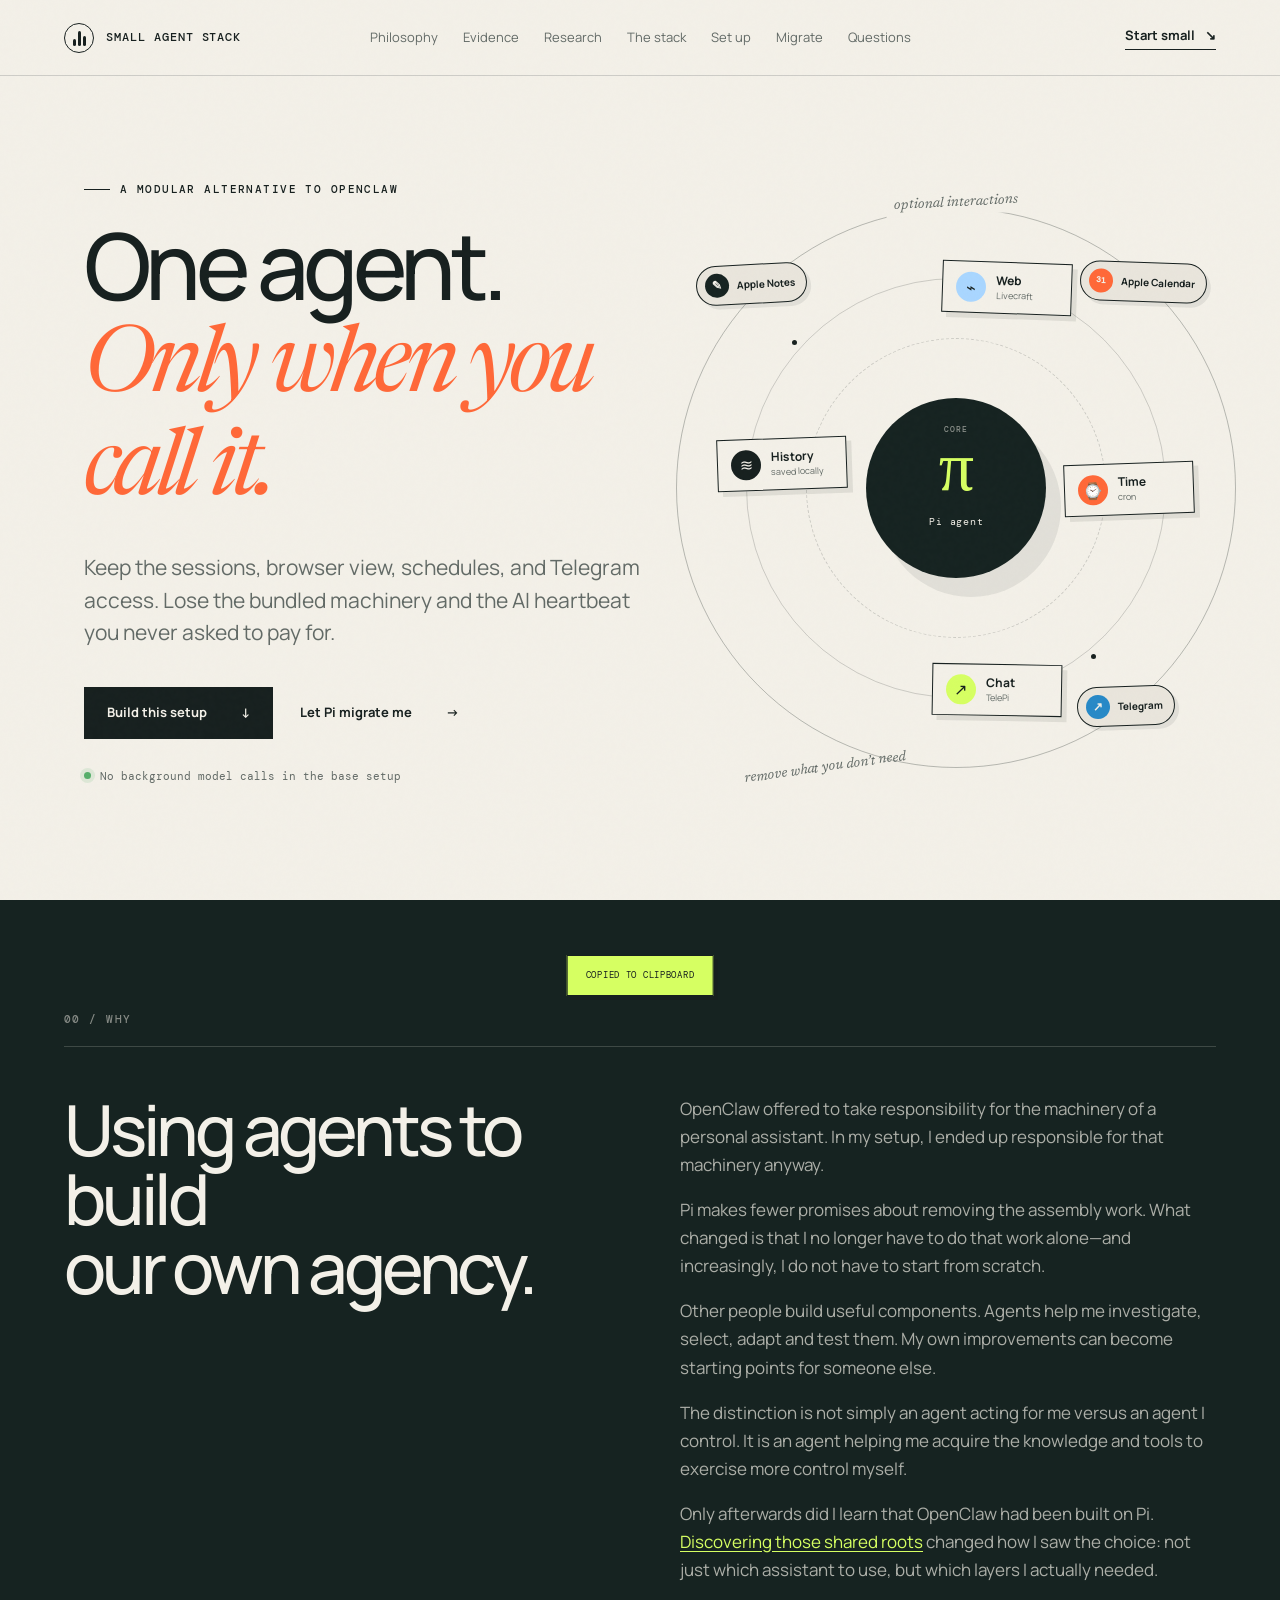
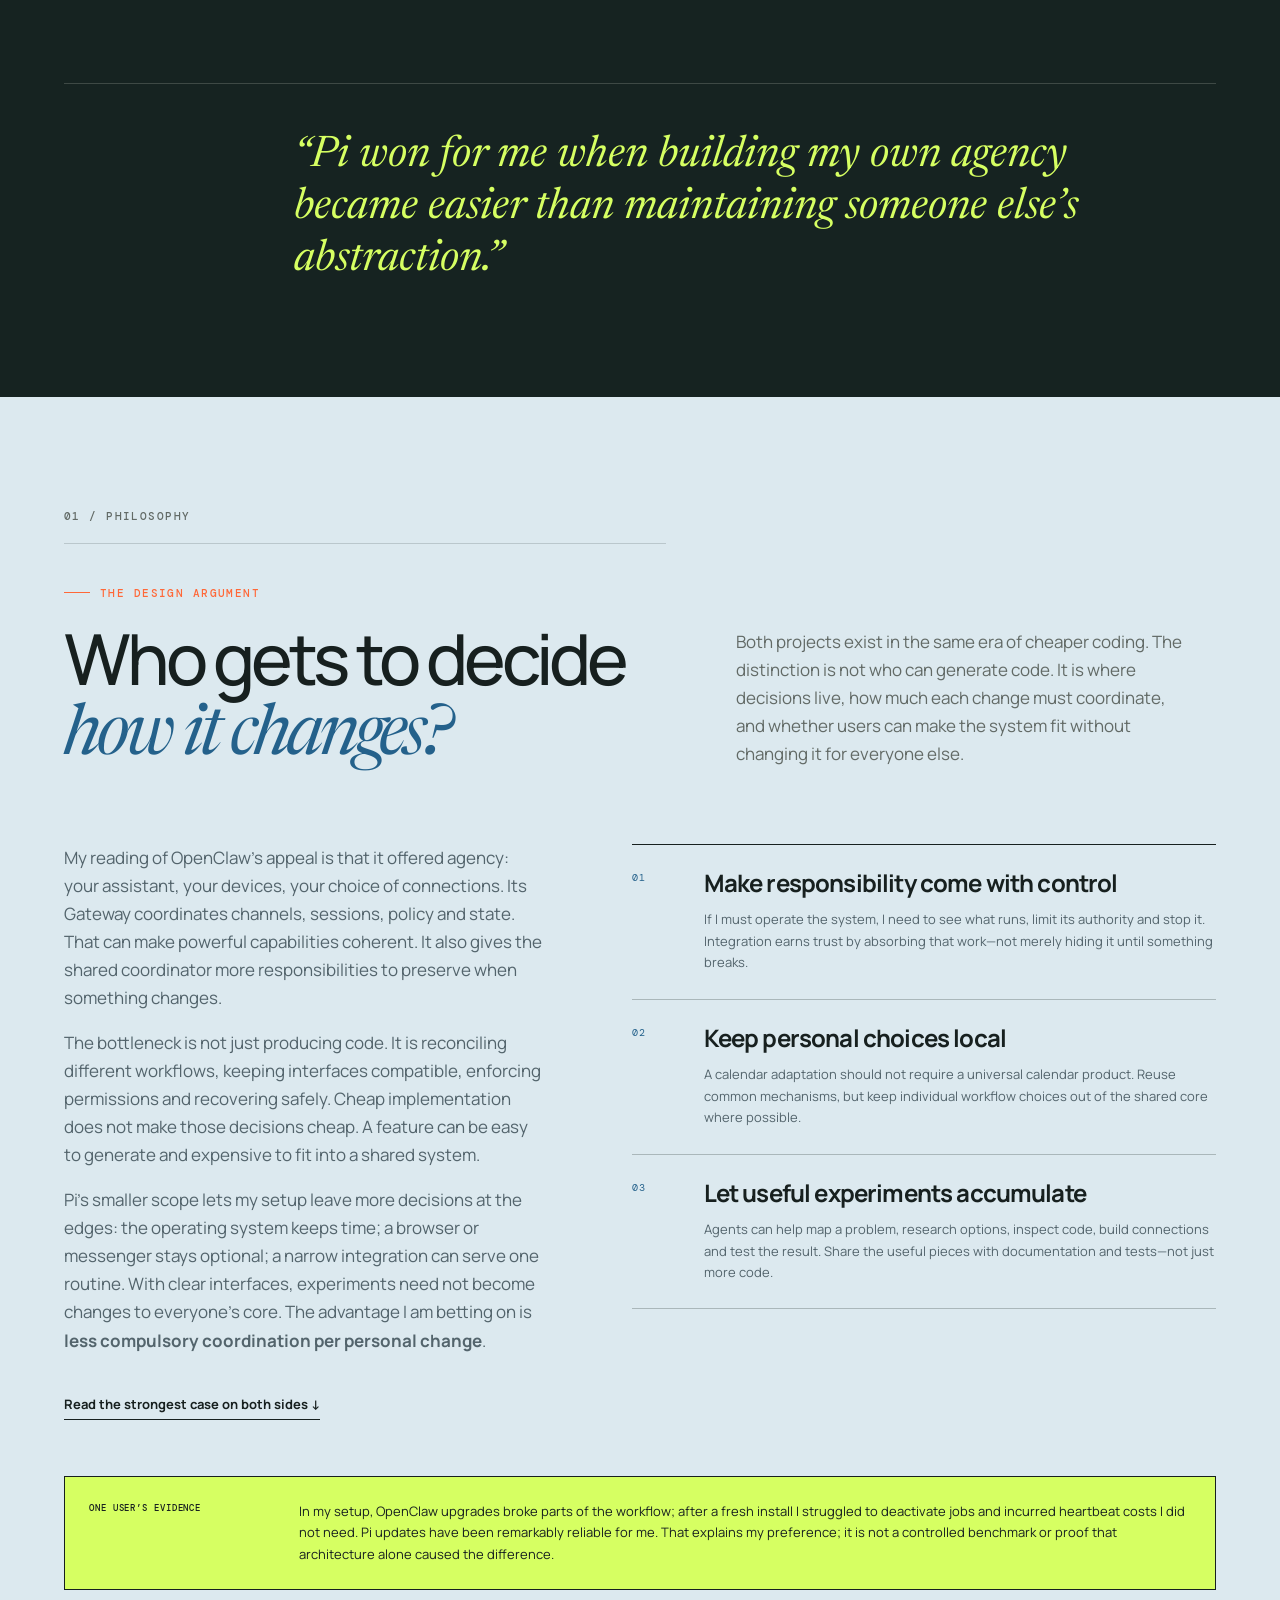
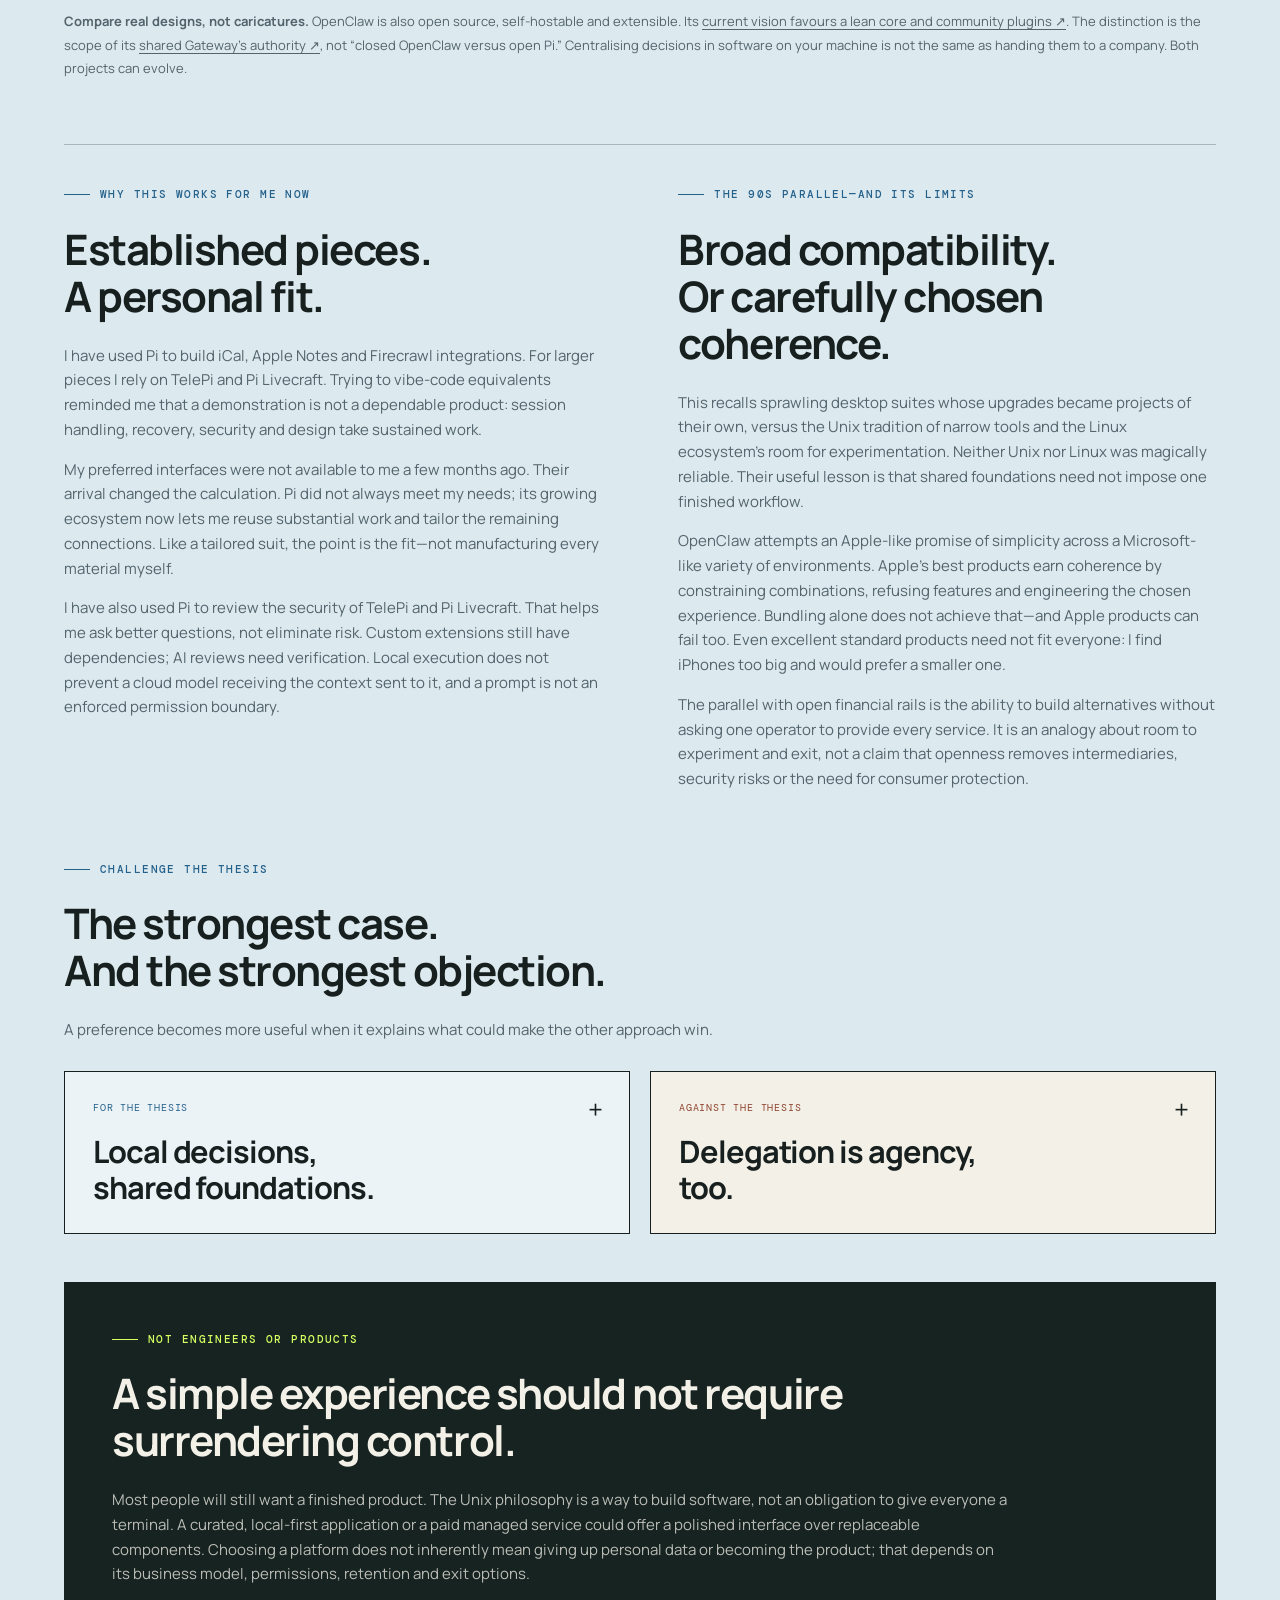
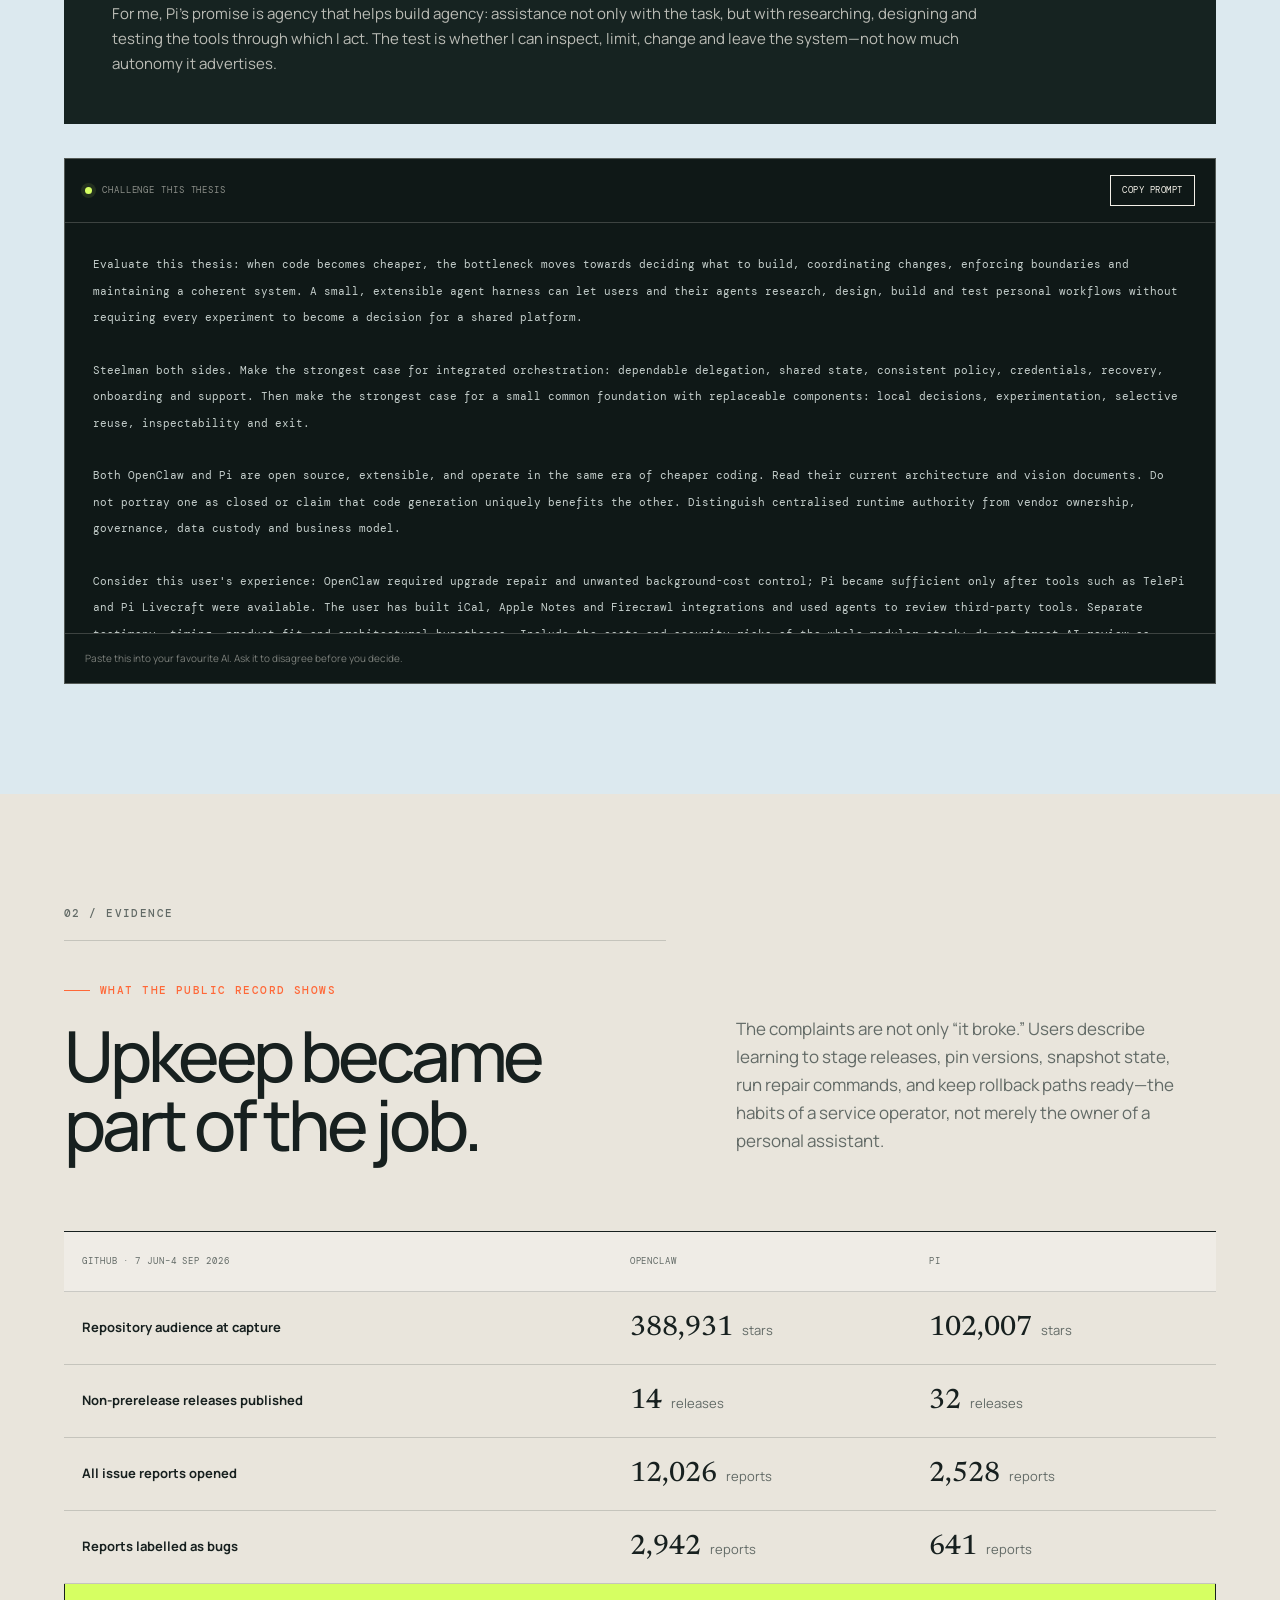
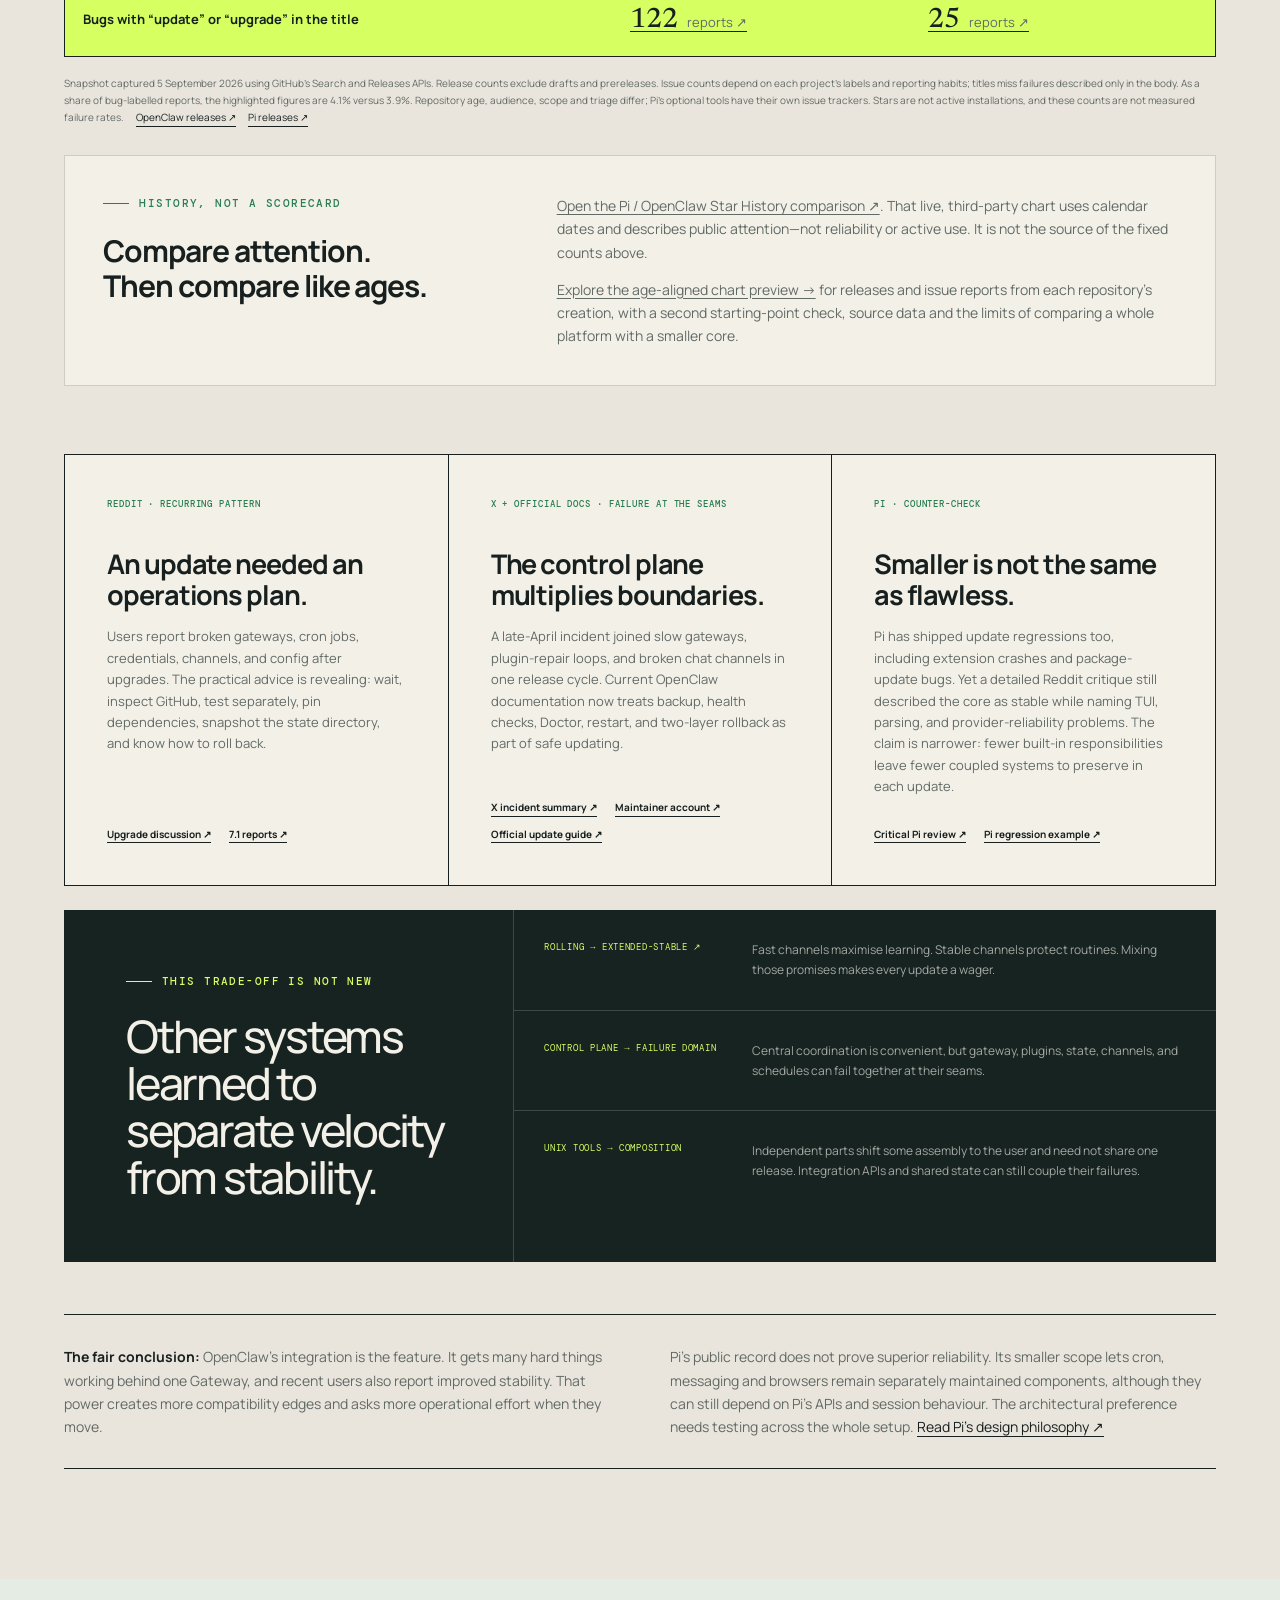
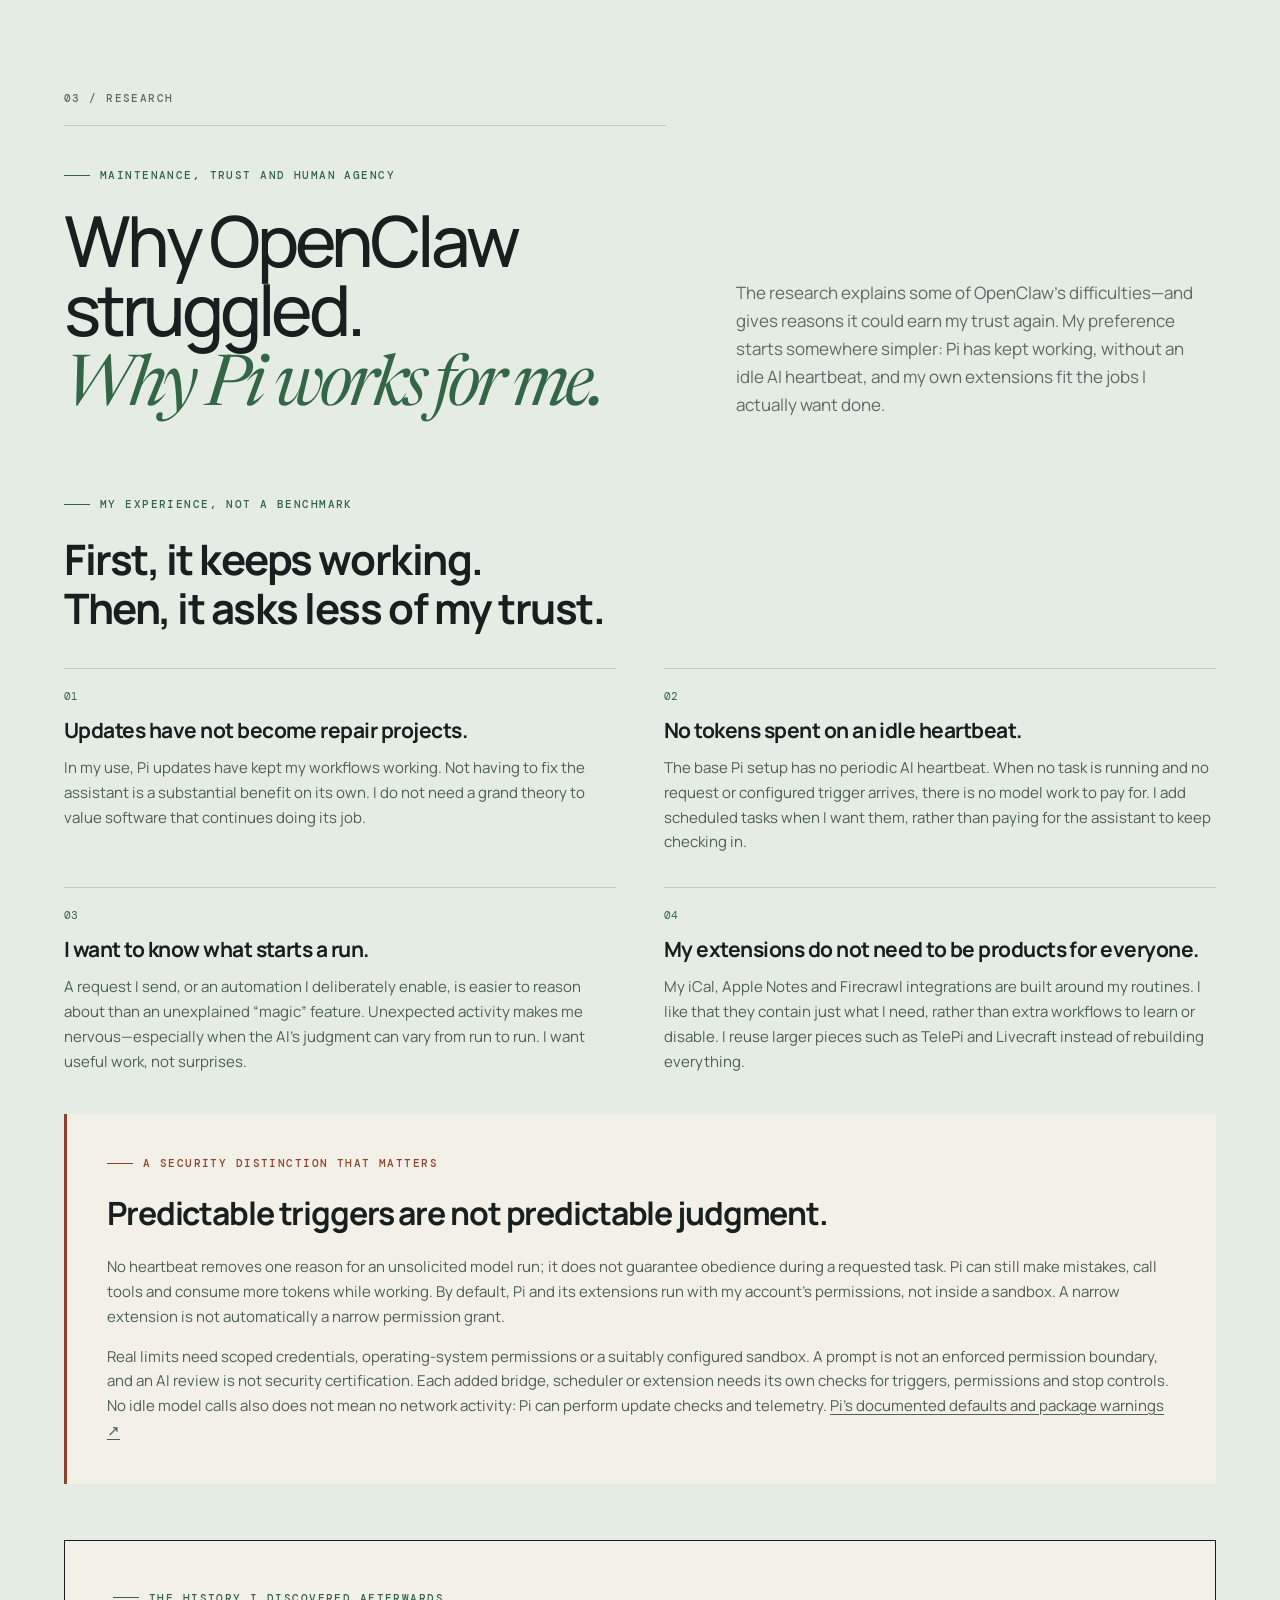
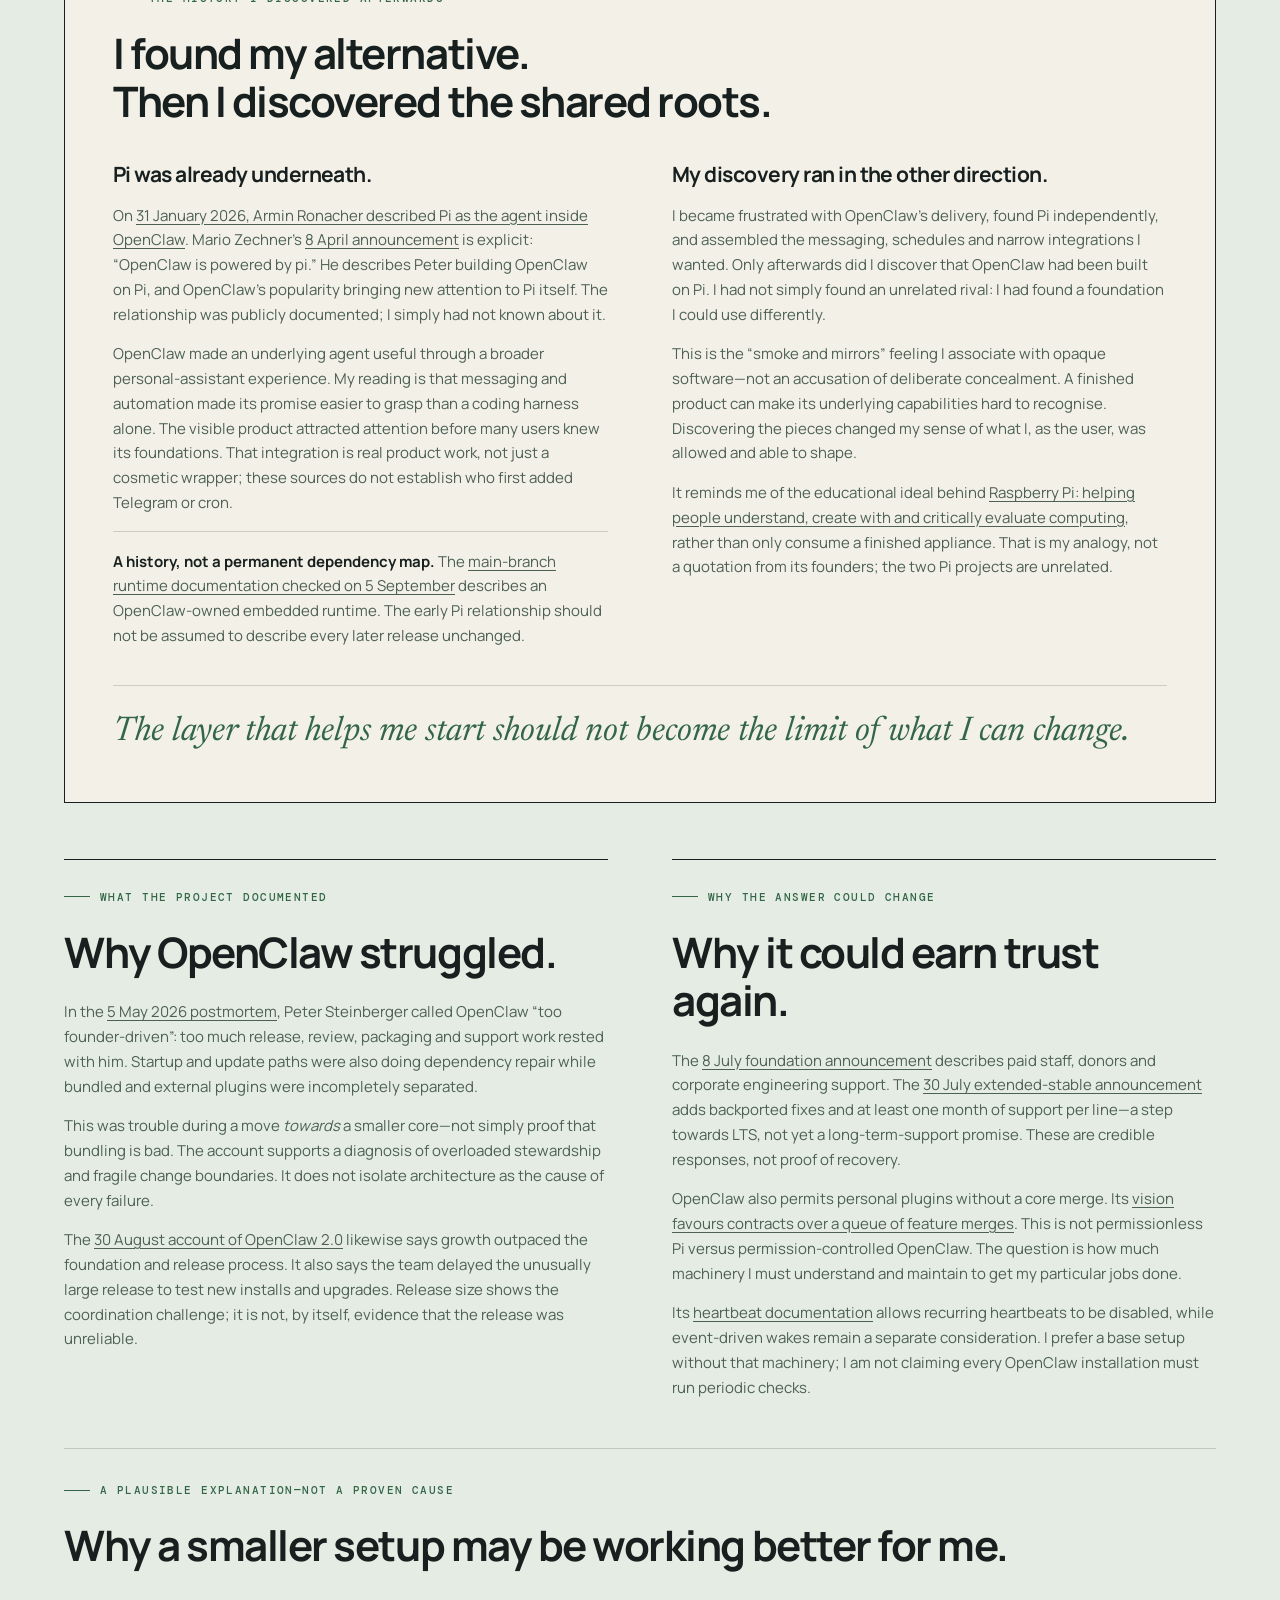
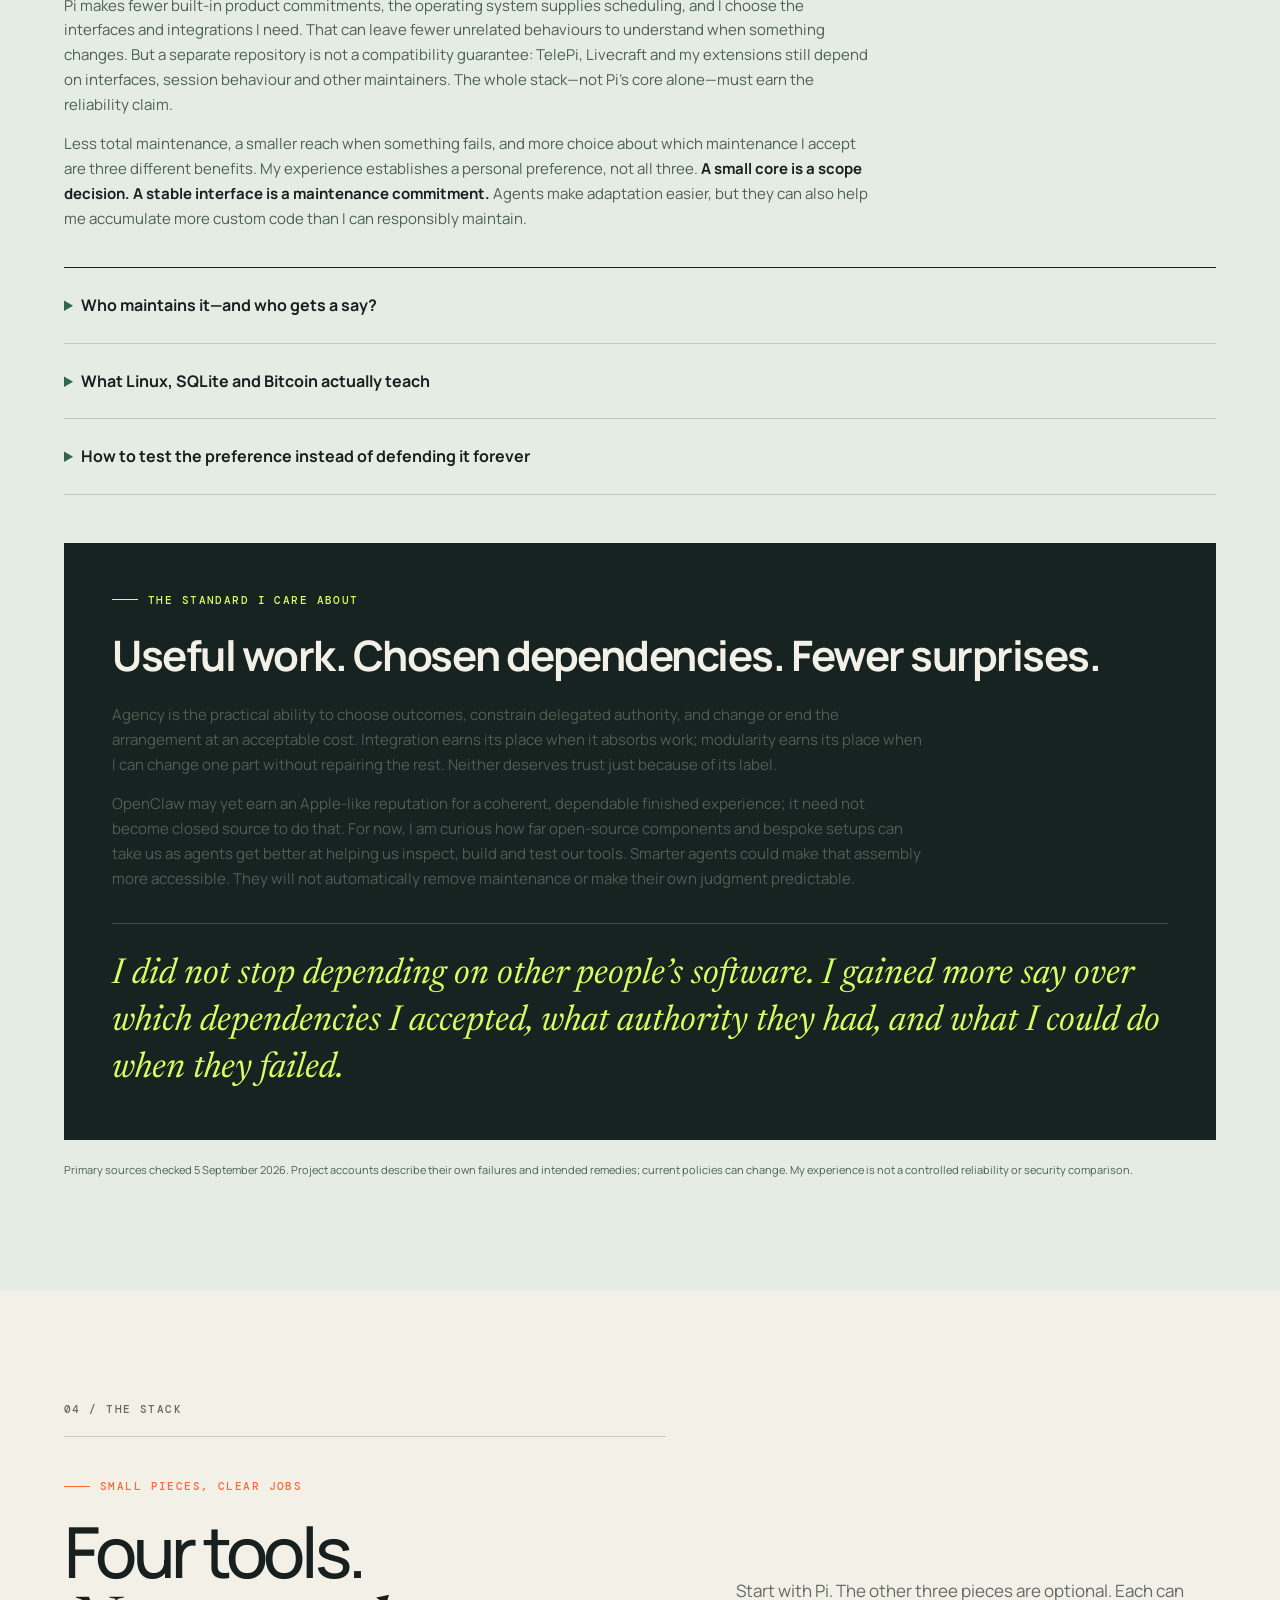
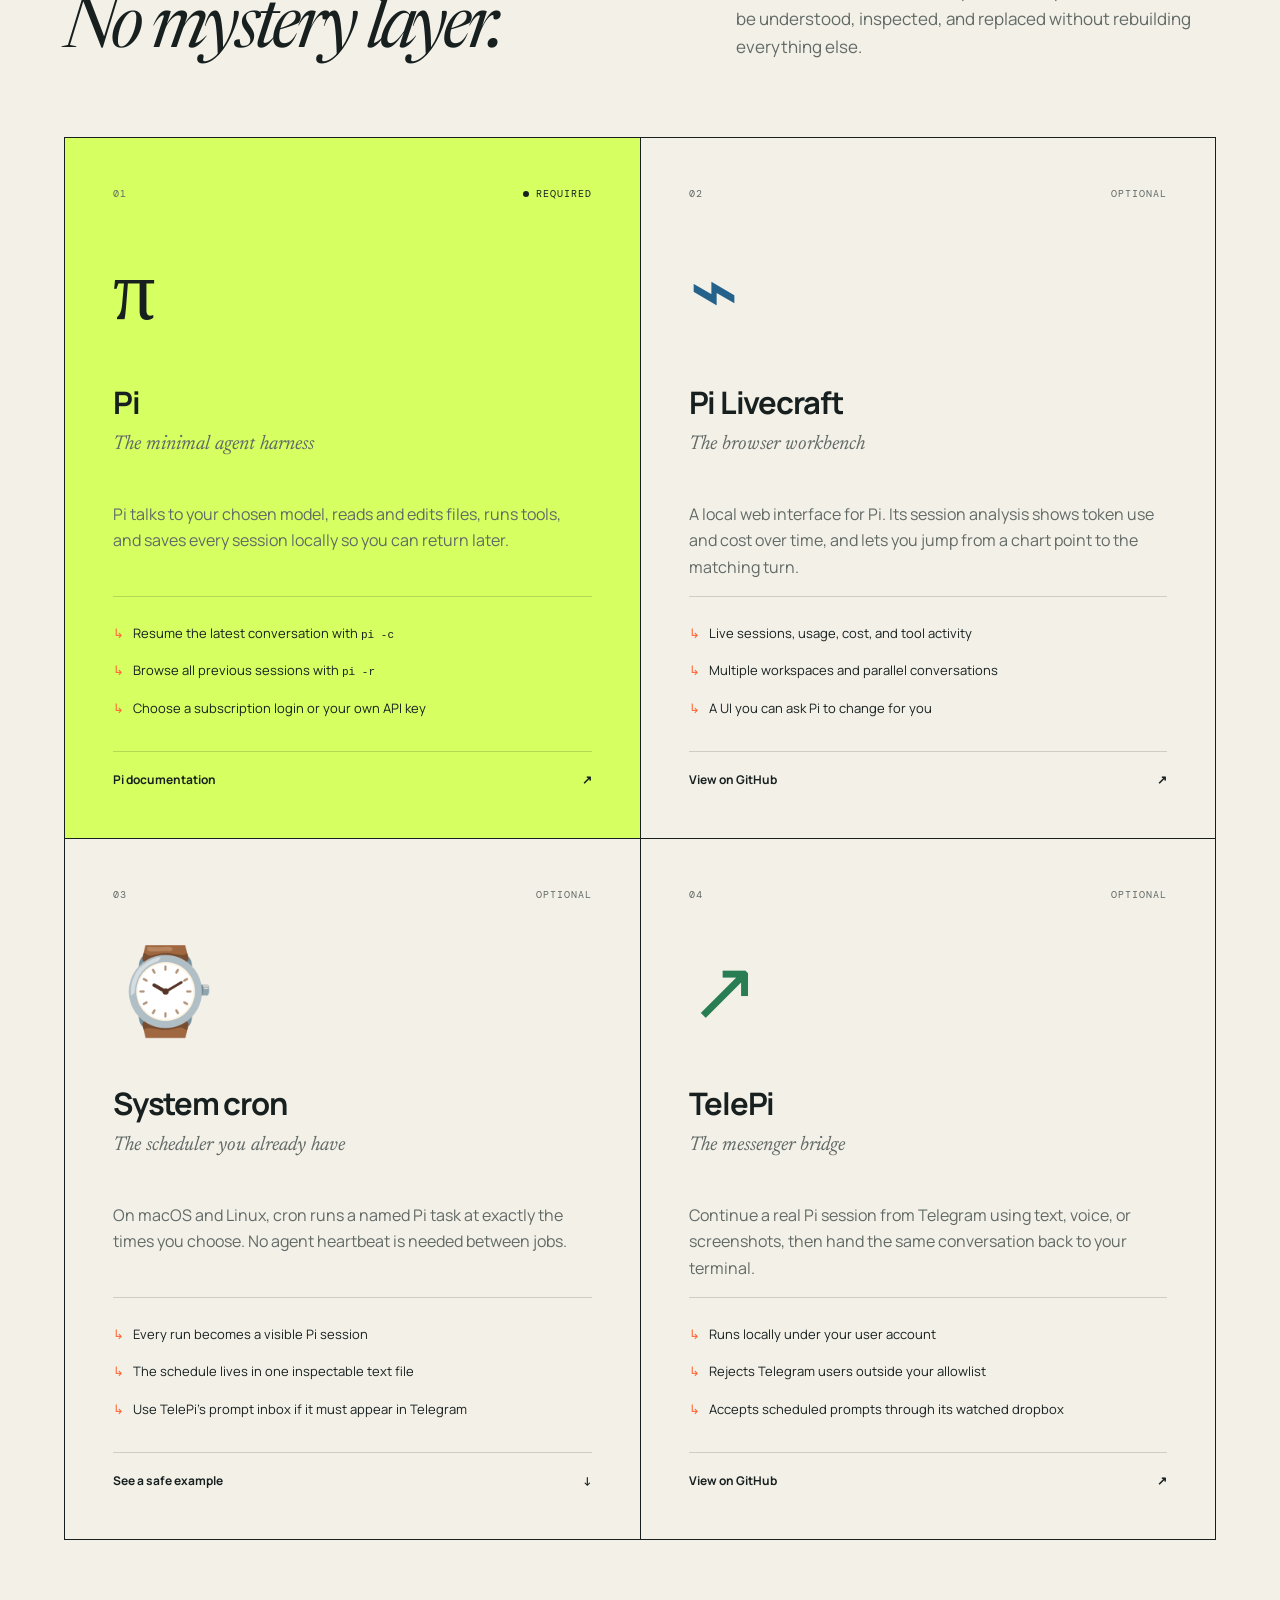
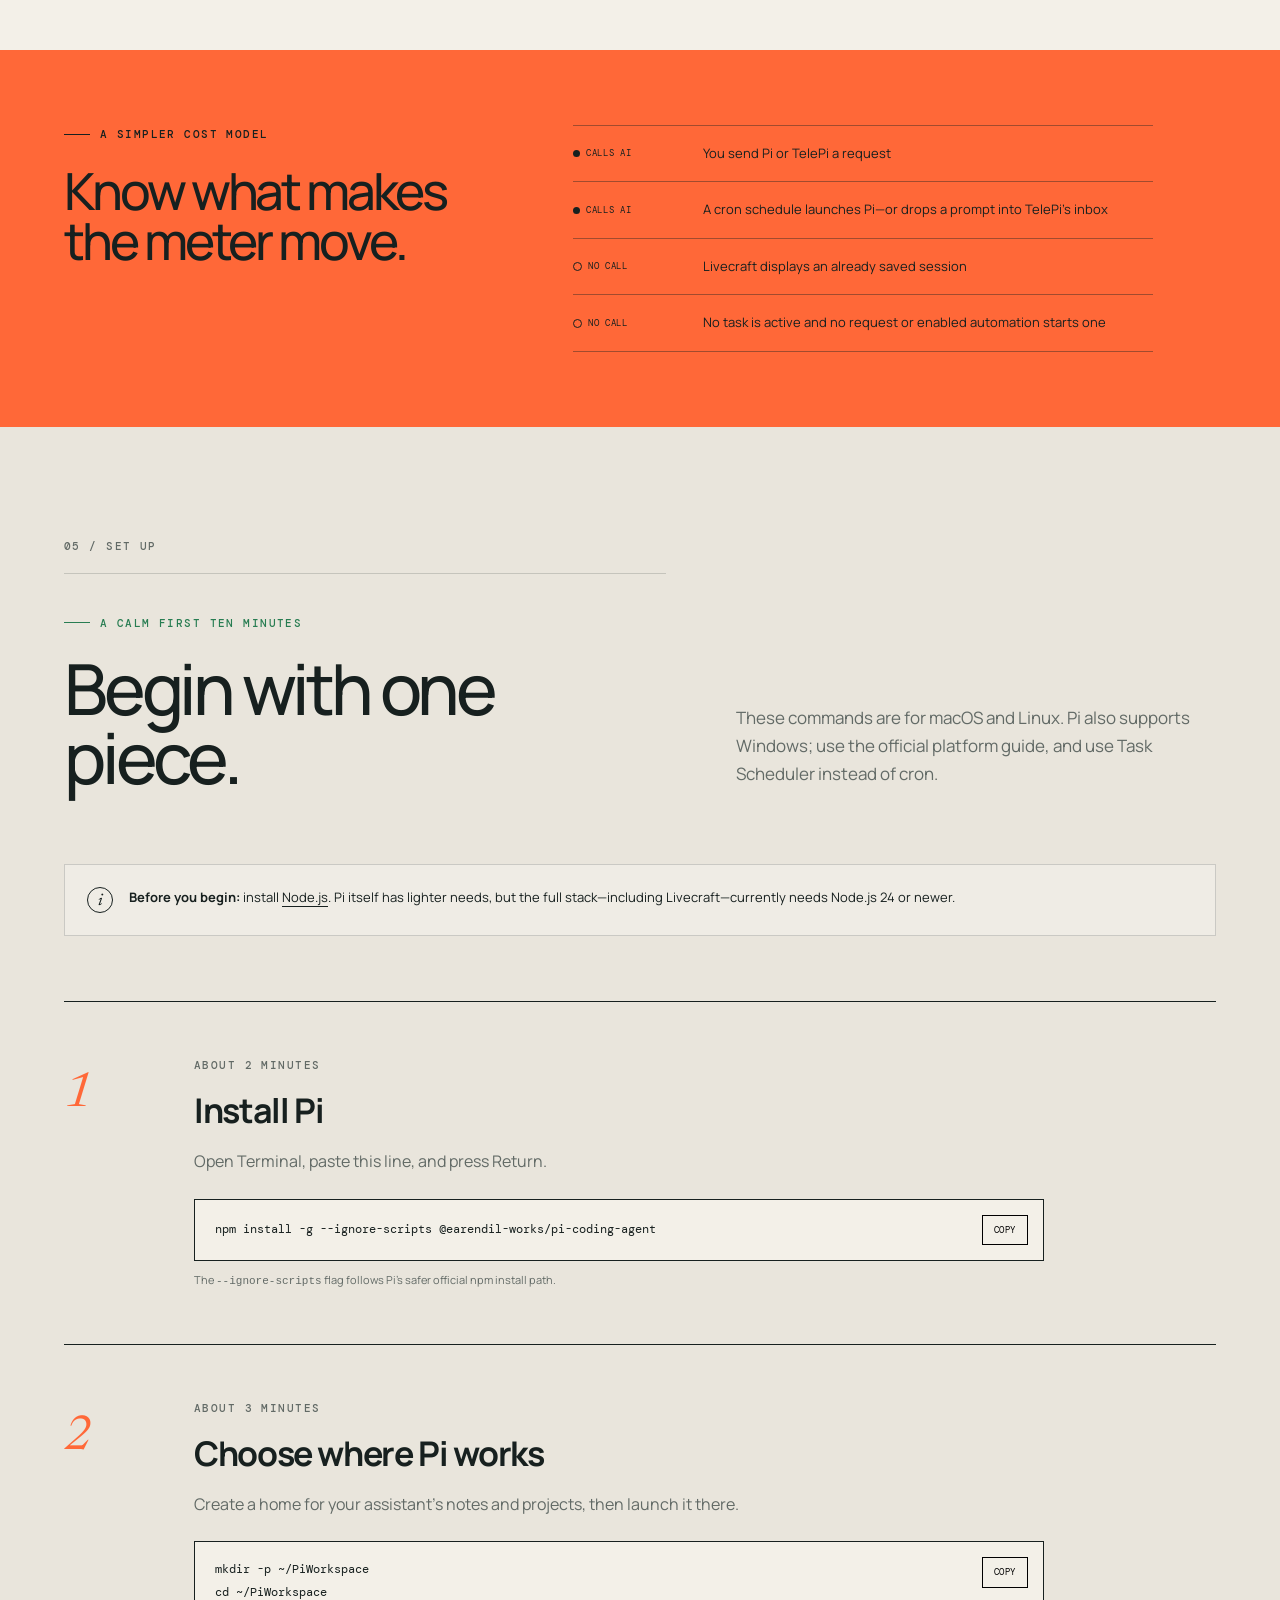
==== commit e7aeab49: "Add external services to hero diagram" ====
--- a/index.html
+++ b/index.html
@@ -76,7 +76,8 @@
           <p class="hero-note reveal"><span></span> No background model calls in the base setup</p>
         </div>
 
-        <div class="hero-visual reveal" aria-label="A diagram of four independent tools connected to Pi">
+        <div class="hero-visual reveal" aria-label="A diagram of four independent tools connected to Pi, with Apple Notes, Apple Calendar, and Telegram on an outer interaction ring">
+          <div class="orbit orbit-interactions"></div>
           <div class="orbit orbit-outer"></div>
           <div class="orbit orbit-inner"></div>
           <div class="core-node">
@@ -100,8 +101,20 @@
             <span class="satellite-icon">≋</span>
             <span><strong>History</strong><small>saved locally</small></span>
           </div>
-          <div class="visual-label label-one">add only what you need</div>
-          <div class="visual-label label-two">remove it when you don’t</div>
+          <div class="interaction interaction-notes">
+            <span class="interaction-icon">✎</span>
+            <strong>Apple Notes</strong>
+          </div>
+          <div class="interaction interaction-calendar">
+            <span class="interaction-icon interaction-icon-calendar">31</span>
+            <strong>Apple Calendar</strong>
+          </div>
+          <div class="interaction interaction-telegram">
+            <span class="interaction-icon">↗</span>
+            <strong>Telegram</strong>
+          </div>
+          <div class="visual-label label-one">optional interactions</div>
+          <div class="visual-label label-two">remove what you don’t need</div>
         </div>
       </section>
 
@@ -446,7 +459,7 @@
               or active use. It is not the source of the fixed counts above.
             </p>
             <p>
-              <a href="drafts/evidence.html">Explore the age-aligned chart preview →</a> for releases and issue
+              <a href="evidence/evidence.html">Explore the age-aligned chart preview →</a> for releases and issue
               reports from each repository’s creation, with a second starting-point check, source data and
               the limits of comparing a whole platform with a smaller core.
             </p>
--- a/styles.css
+++ b/styles.css
@@ -161,13 +161,14 @@
 .hero-note { display: flex; align-items: center; gap: 9px; color: var(--muted); font-family: var(--mono); font-size: 11px; margin-top: 28px; }
 .hero-note span { width: 7px; height: 7px; border-radius: 50%; background: #55ae69; box-shadow: 0 0 0 4px rgba(85, 174, 105, .14); }
 
-.hero-visual { height: 570px; position: relative; }
+.hero-visual { height: 620px; position: relative; }
 .orbit { position: absolute; border: 1px solid rgba(23, 32, 31, .18); border-radius: 50%; left: 50%; top: 50%; transform: translate(-50%, -50%); }
-.orbit-outer { width: 490px; height: 490px; }
+.orbit-interactions { width: 560px; height: 560px; border-color: rgba(23, 32, 31, .28); }
+.orbit-outer { width: 420px; height: 420px; }
 .orbit-inner { width: 300px; height: 300px; border-style: dashed; animation: orbit-spin 28s linear infinite; }
 .orbit-outer::before, .orbit-outer::after { content: ""; position: absolute; width: 5px; height: 5px; border-radius: 50%; background: var(--ink); }
-.orbit-outer::before { top: 71px; left: 53px; }
-.orbit-outer::after { bottom: 45px; right: 81px; }
+.orbit-outer::before { top: 61px; left: 45px; }
+.orbit-outer::after { bottom: 38px; right: 69px; }
 @keyframes orbit-spin { to { transform: translate(-50%, -50%) rotate(360deg); } }
 
 .core-node {
@@ -204,17 +205,39 @@
 .satellite span:last-child { display: flex; flex-direction: column; line-height: 1.2; }
 .satellite strong { font-size: 12px; }
 .satellite small { color: var(--muted); font-size: 9px; margin-top: 3px; }
-.satellite-web { top: 20px; left: 47%; transform: rotate(2deg); }
-.satellite-cron { right: -7px; top: 46%; transform: rotate(-2deg); }
-.satellite-chat { bottom: 26px; left: 45%; transform: rotate(1deg); }
-.satellite-sessions { left: -9px; top: 42%; transform: rotate(-2deg); }
+.satellite-web { top: 84px; left: 47%; transform: rotate(2deg); }
+.satellite-cron { right: 2px; top: 46%; transform: rotate(-2deg); }
+.satellite-chat { bottom: 82px; left: 45%; transform: rotate(1deg); }
+.satellite-sessions { left: 0; top: 42%; transform: rotate(-2deg); }
 .satellite-web .satellite-icon { background: var(--blue); color: var(--ink); }
 .satellite-cron .satellite-icon { background: var(--orange); }
 .satellite-chat .satellite-icon { background: var(--acid); color: var(--ink); }
 
+.interaction {
+  position: absolute;
+  z-index: 2;
+  display: flex;
+  align-items: center;
+  gap: 8px;
+  min-height: 39px;
+  padding: 7px 11px 7px 8px;
+  background: var(--paper-soft);
+  border: 1px solid var(--ink);
+  border-radius: 999px;
+  box-shadow: 4px 4px 0 rgba(23, 32, 31, .08);
+  white-space: nowrap;
+}
+.interaction strong { font-size: 10px; }
+.interaction-icon { width: 24px; height: 24px; display: grid; place-items: center; border-radius: 50%; background: var(--night); color: var(--paper); font-size: 12px; font-weight: 700; }
+.interaction-icon-calendar { background: var(--orange); font-family: var(--mono); font-size: 8px; }
+.interaction-notes { left: 50%; top: 86px; transform: translateX(-260px) rotate(-3deg); }
+.interaction-calendar { left: 50%; top: 84px; transform: translateX(124px) rotate(2deg); }
+.interaction-telegram { left: 50%; bottom: 72px; transform: translateX(121px) rotate(-2deg); }
+.interaction-telegram .interaction-icon { background: #2789c7; }
+
 .visual-label { position: absolute; font-family: var(--serif); font-style: italic; font-size: 14px; color: var(--muted); }
-.label-one { left: 27px; top: 102px; transform: rotate(-11deg); }
-.label-two { right: 12px; bottom: 93px; transform: rotate(-8deg); }
+.label-one { left: 50%; top: 14px; padding: 0 8px; background: var(--paper); transform: translateX(-50%) rotate(-3deg); white-space: nowrap; }
+.label-two { left: 27px; bottom: 18px; transform: rotate(-8deg); }
 
 .section-pad { padding: 110px var(--pad); }
 .story { background: var(--night); color: var(--paper); }
@@ -650,13 +673,21 @@
   h2 { font-size: clamp(40px, 12vw, 58px); }
   .hero-actions { align-items: stretch; flex-direction: column; }
   .button { width: 100%; }
-  .hero-visual { height: 450px; transform: scale(.78); transform-origin: center; margin: -10px auto -30px; }
+  .hero-visual { height: 520px; transform: scale(.78); transform-origin: center; margin: -10px auto -30px; }
   .js .hero-visual.reveal { transform: translateY(18px) scale(.78); }
   .js .hero-visual.reveal.in-view { transform: translateY(0) scale(.78); }
-  .orbit-outer { width: 400px; height: 400px; }
-  .orbit-inner { width: 255px; height: 255px; }
-  .satellite-cron { right: -18px; }
-  .satellite-sessions { left: -20px; }
+  .orbit-interactions { width: 500px; height: 500px; }
+  .orbit-outer { width: 370px; height: 370px; }
+  .orbit-inner { width: 245px; height: 245px; }
+  .satellite-web { top: 66px; }
+  .satellite-cron { right: -35px; }
+  .satellite-chat { bottom: 64px; }
+  .satellite-sessions { left: -35px; }
+  .interaction-notes { top: 57px; transform: translateX(-230px) rotate(-3deg); }
+  .interaction-calendar { top: 55px; transform: translateX(87px) rotate(2deg); }
+  .interaction-telegram { bottom: 48px; transform: translateX(92px) rotate(-2deg); }
+  .label-one { top: -4px; }
+  .label-two { left: -18px; bottom: -7px; }
   .visual-label { display: none; }
   .stack-grid { grid-template-columns: 1fr; }
   .stack-card { min-height: 560px; }
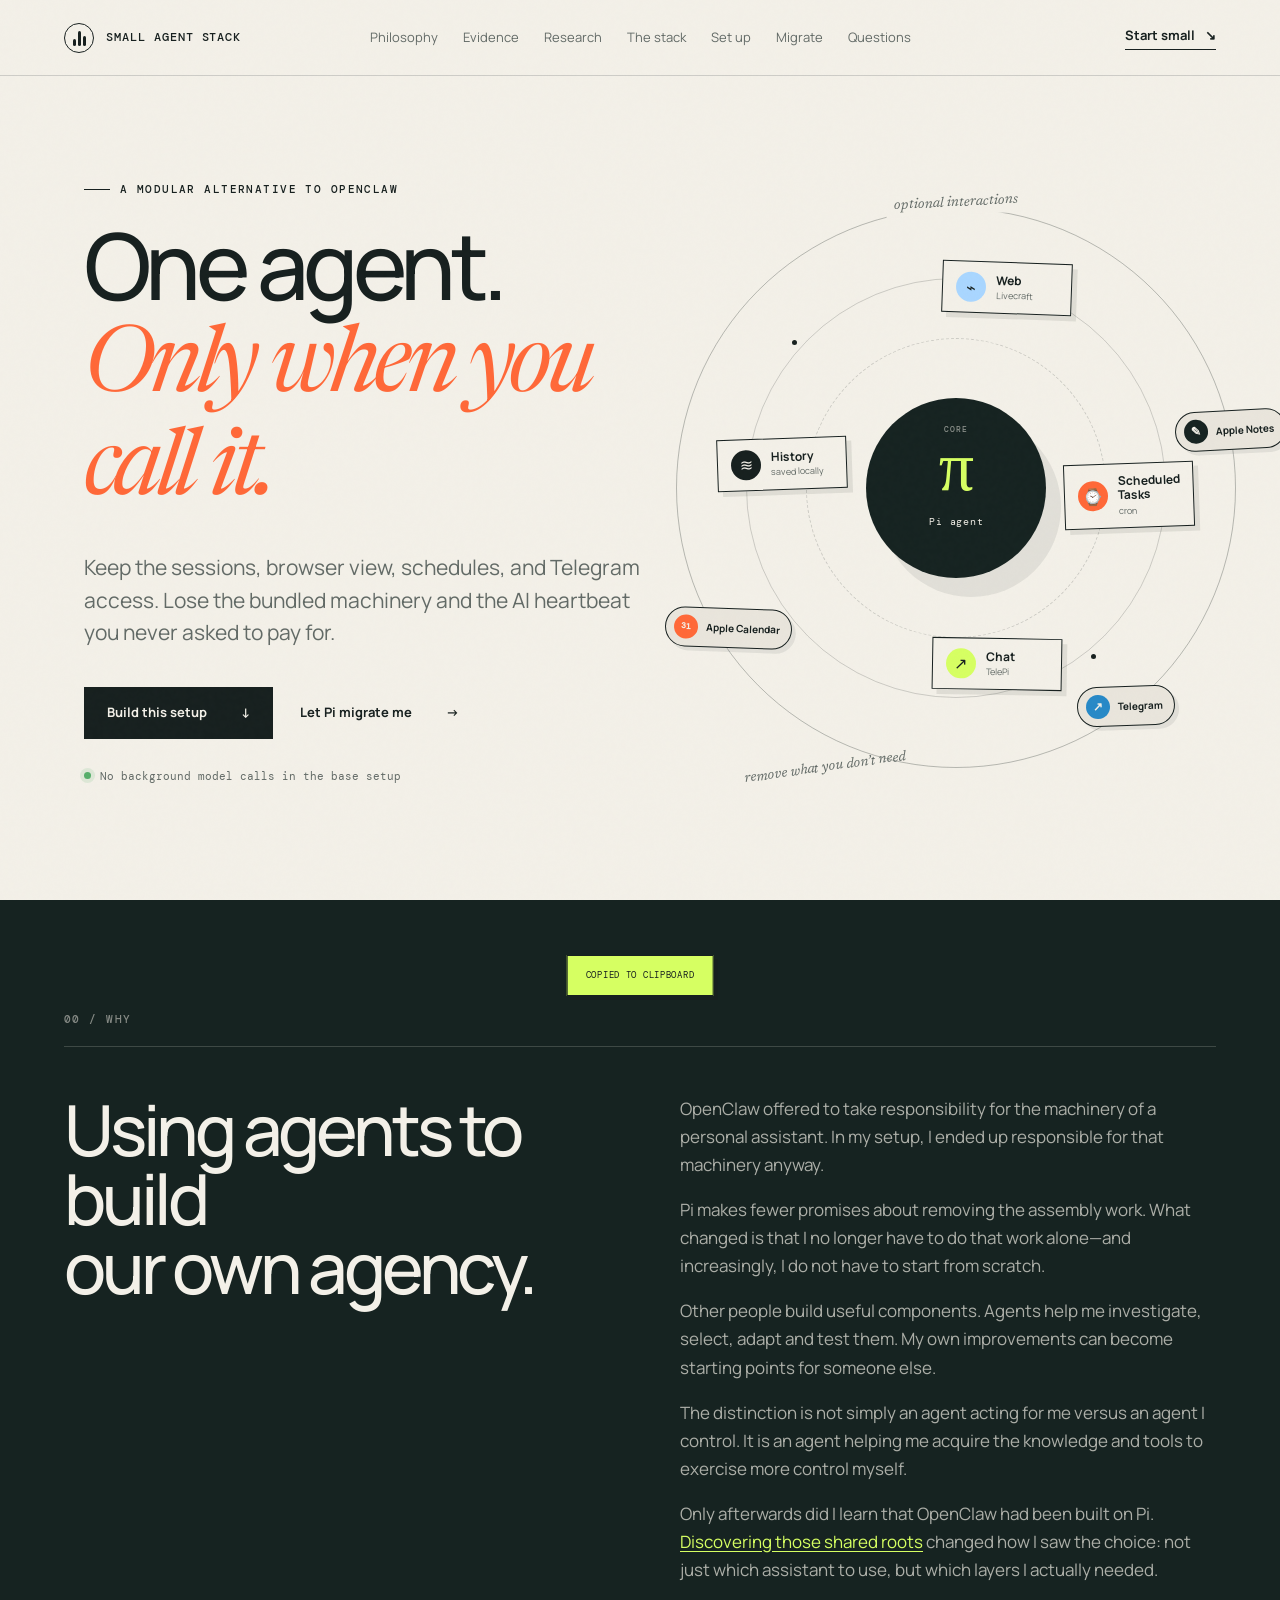
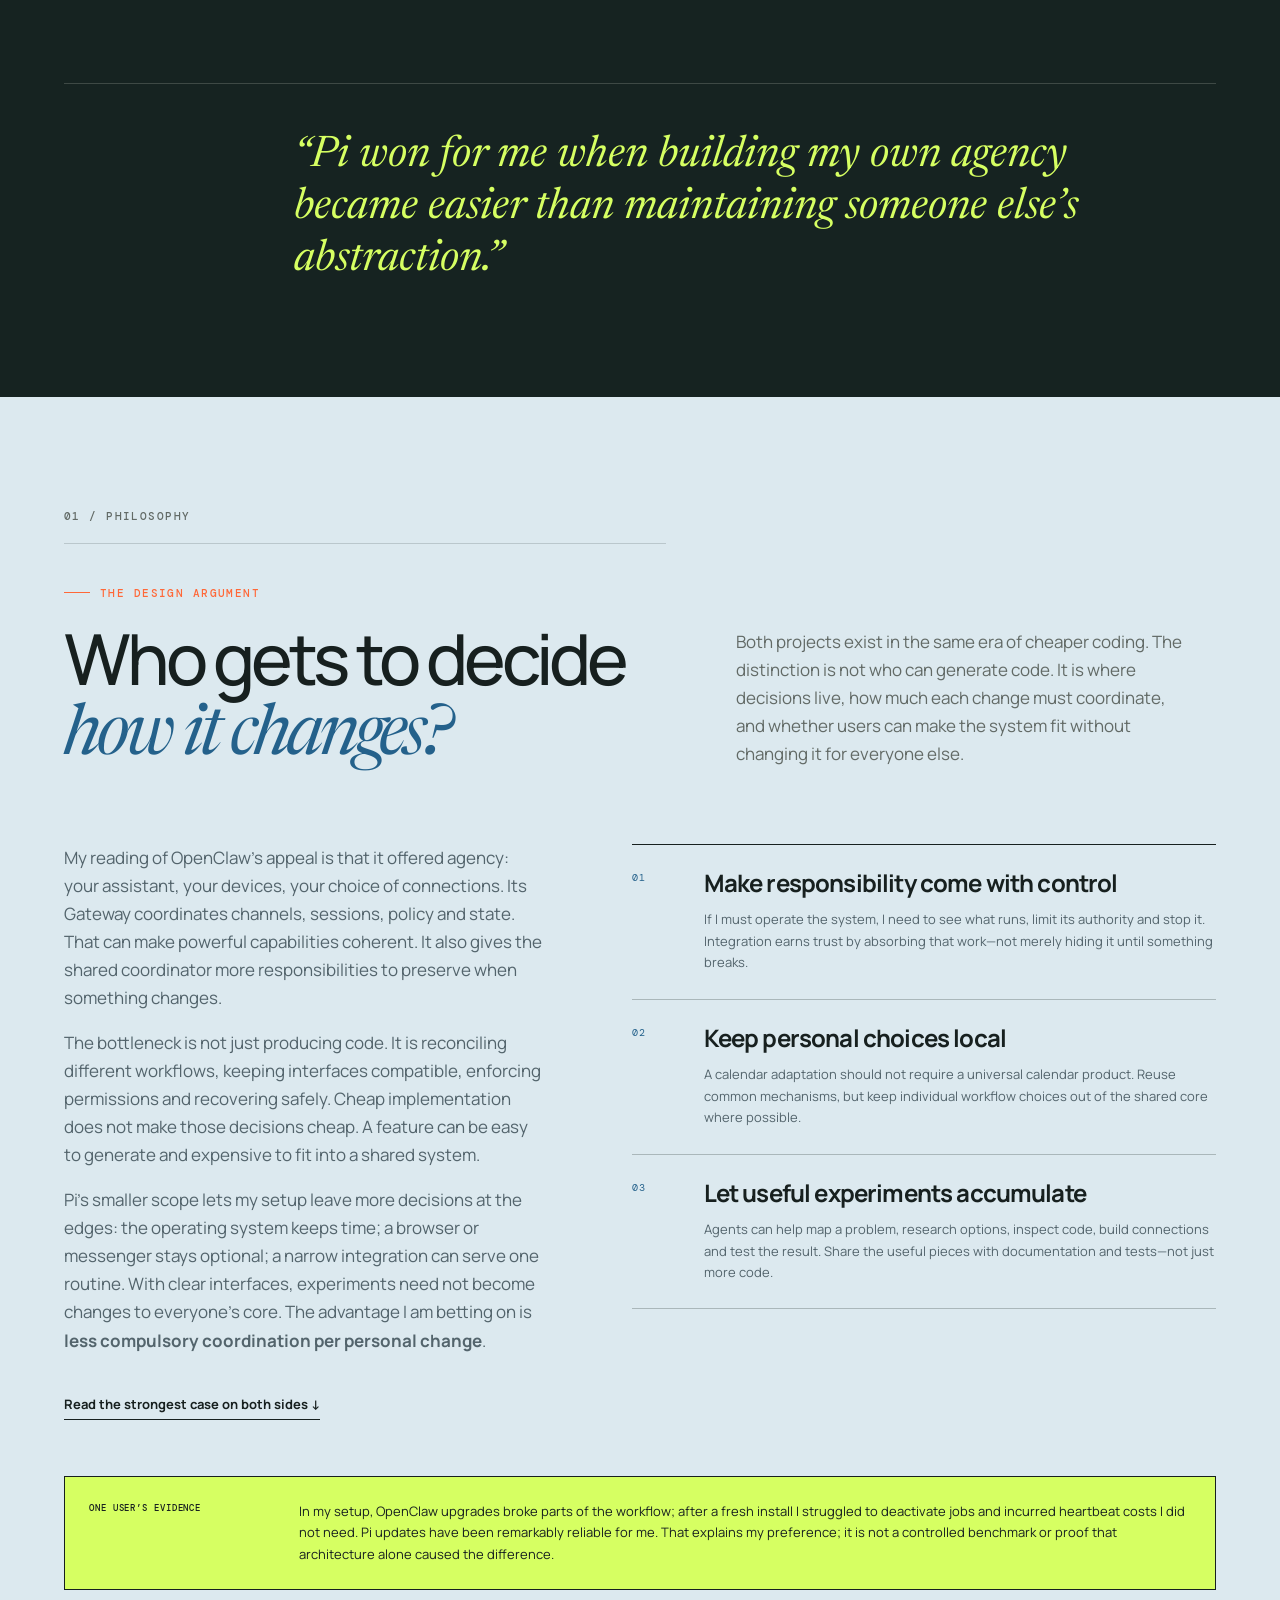
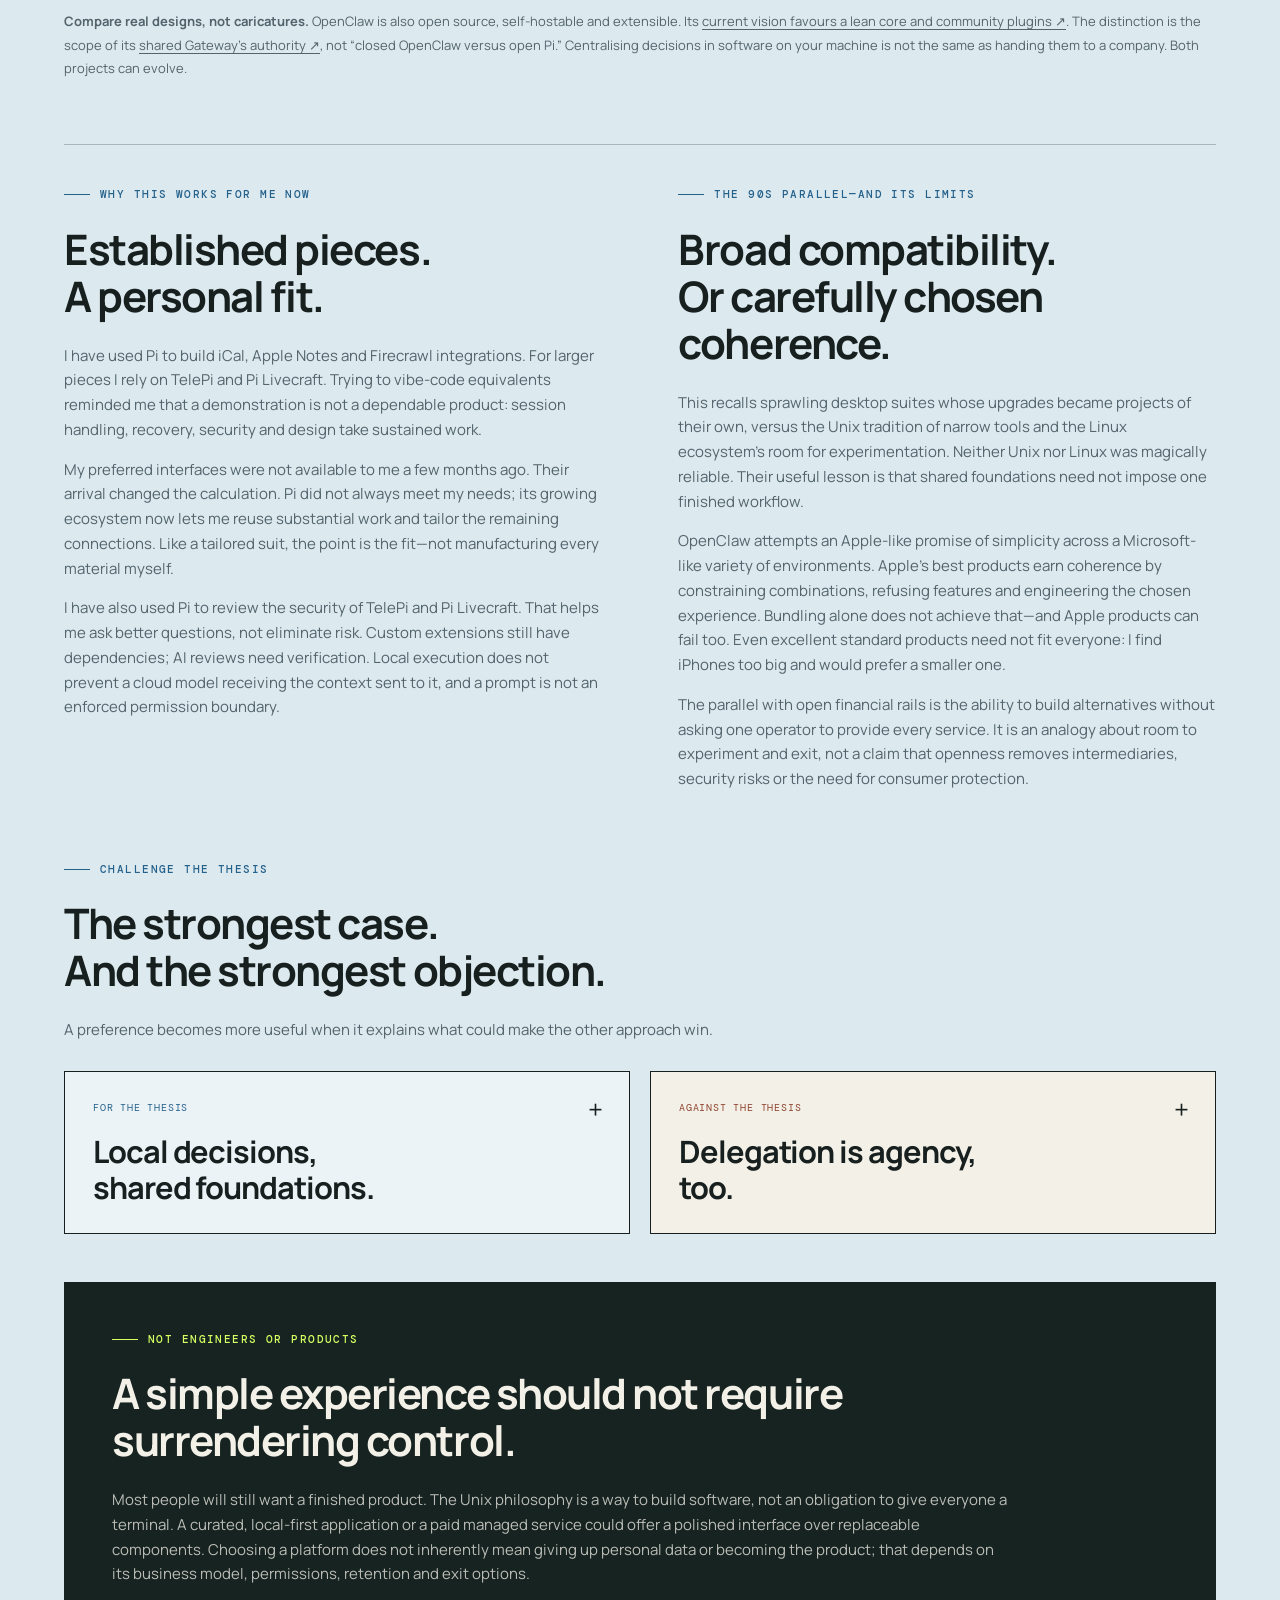
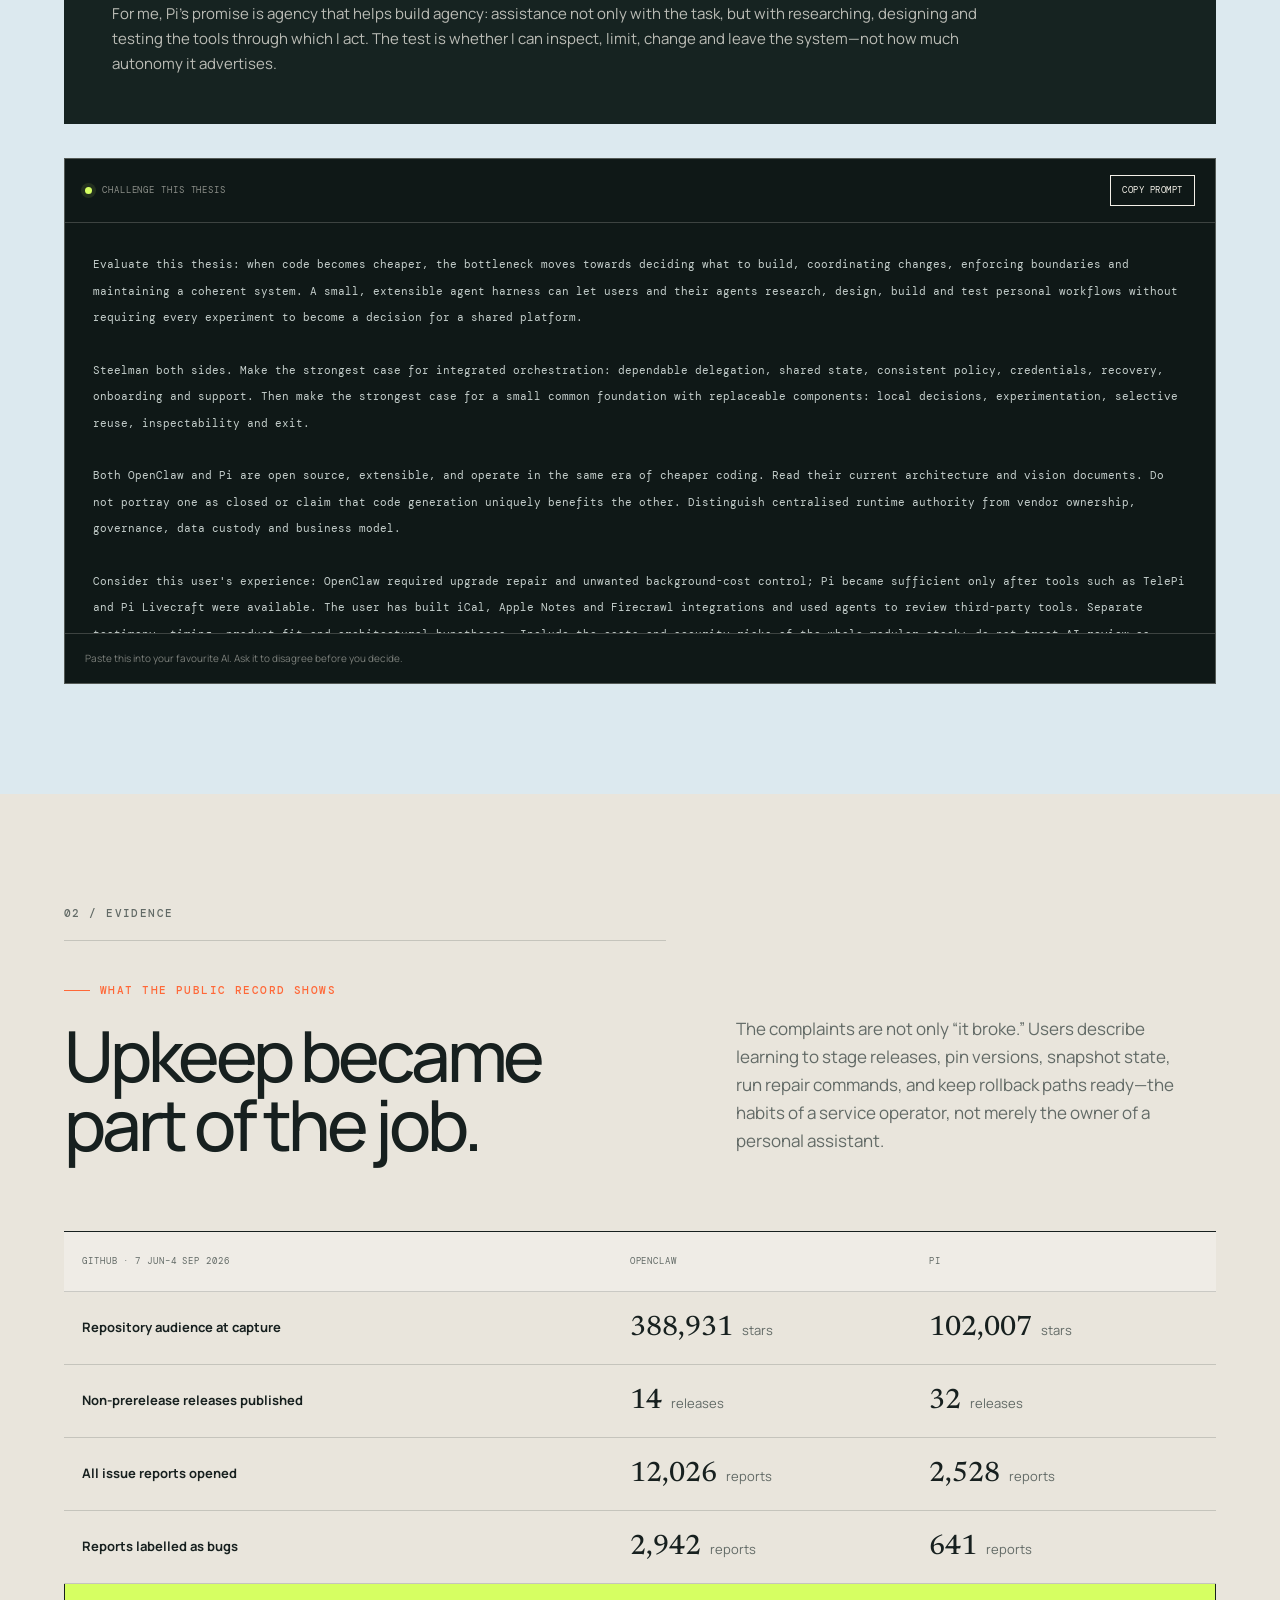
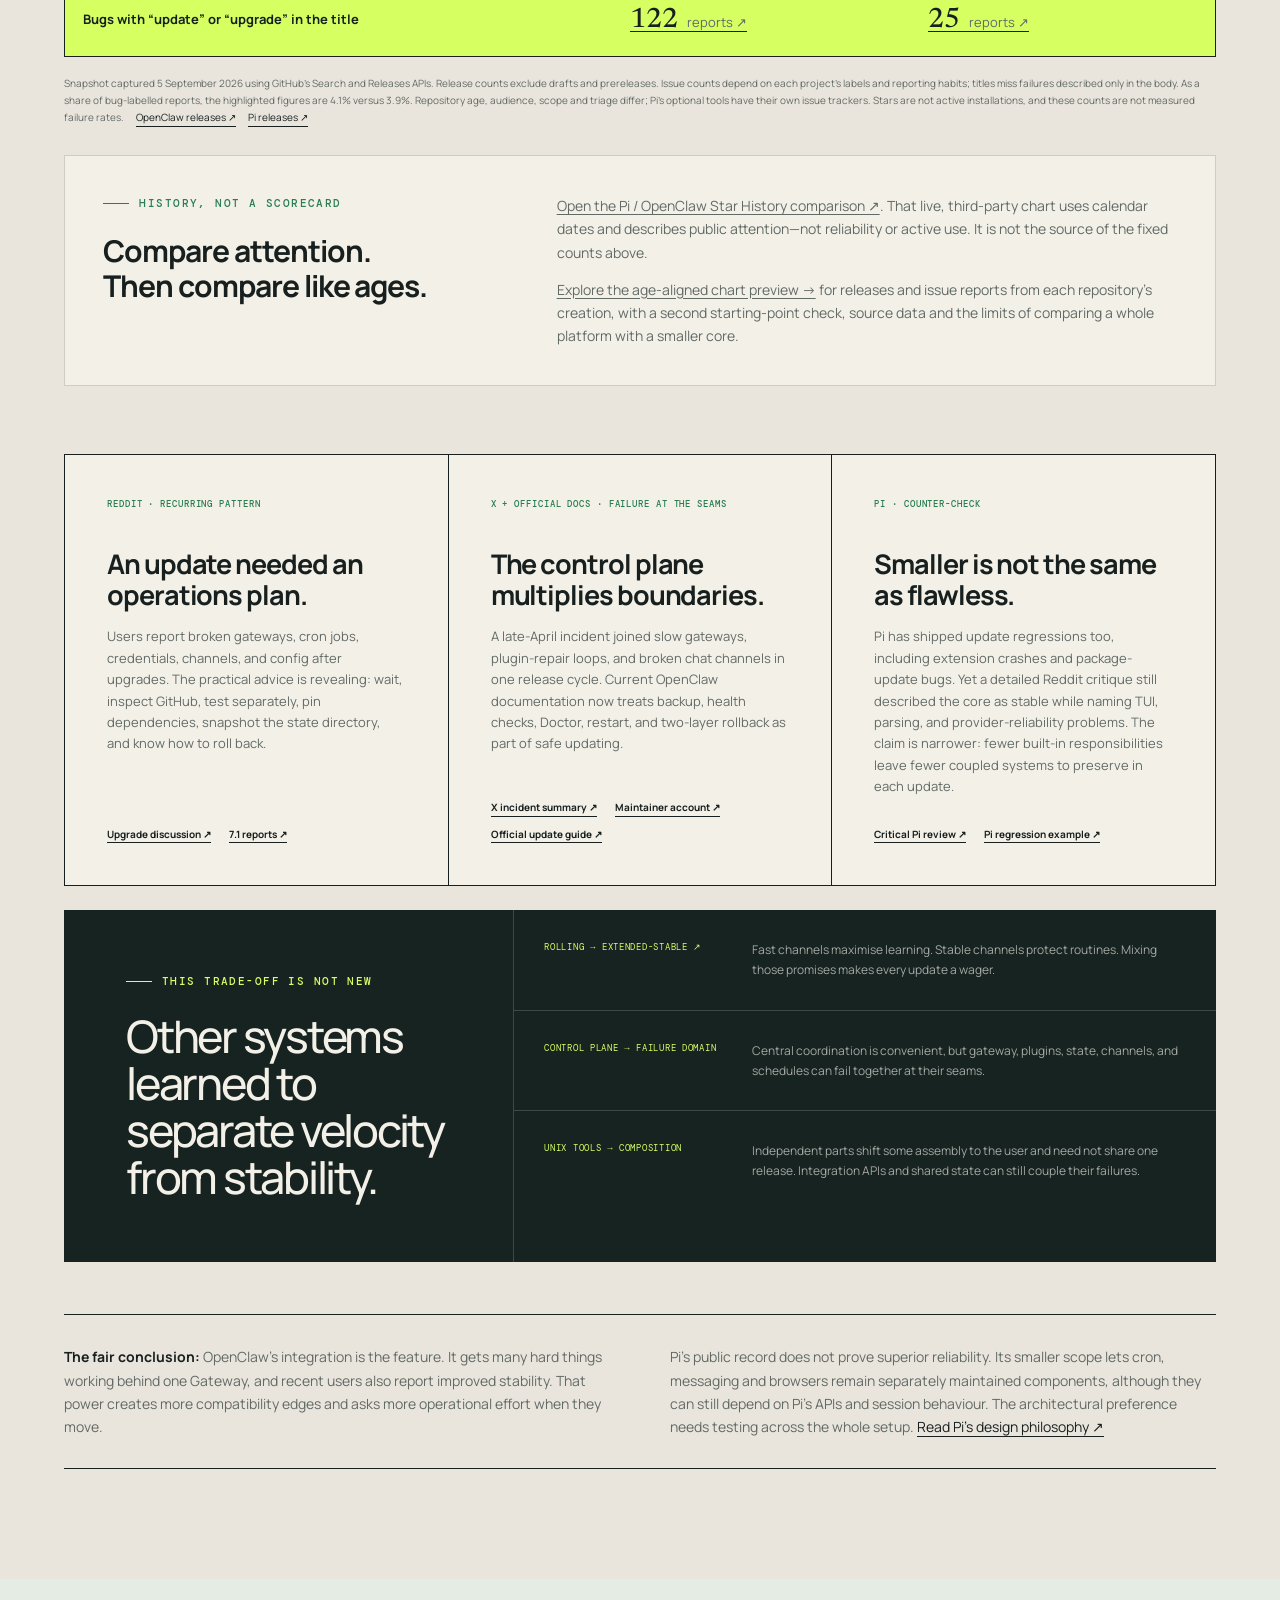
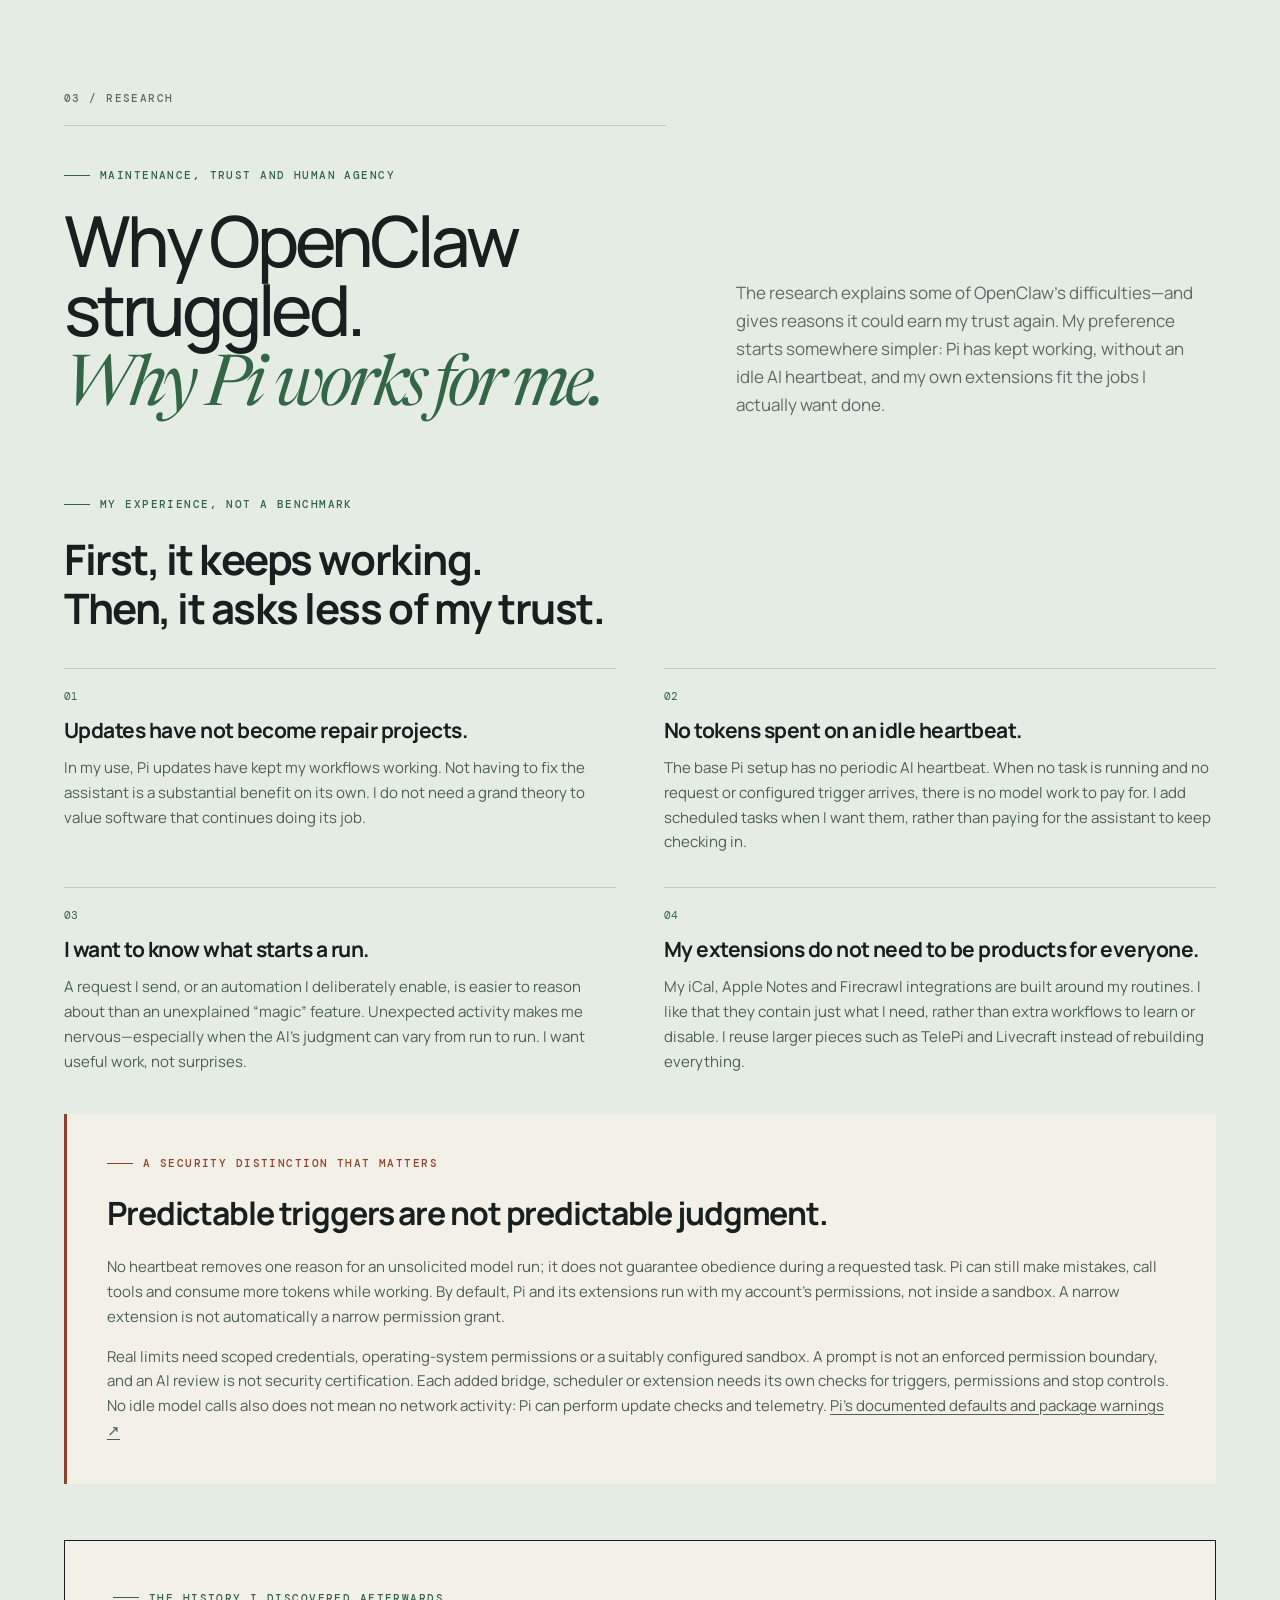
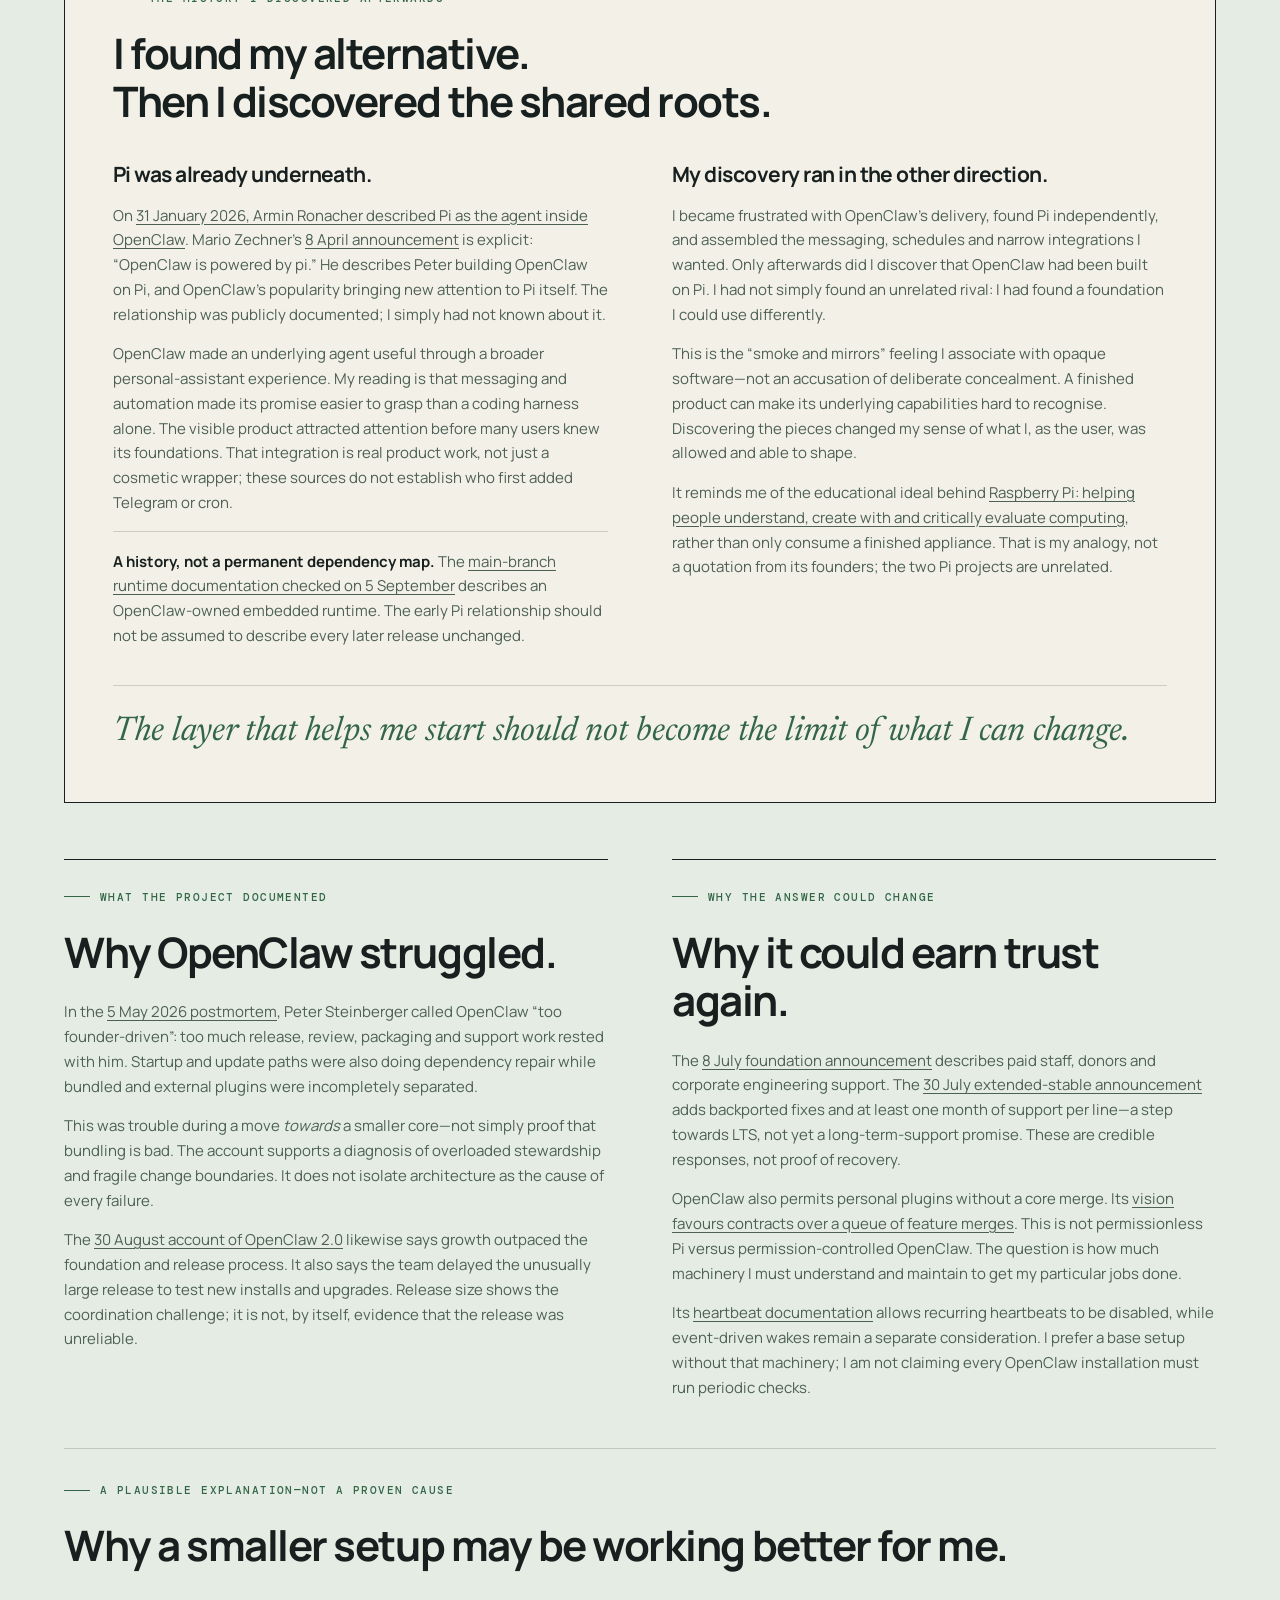
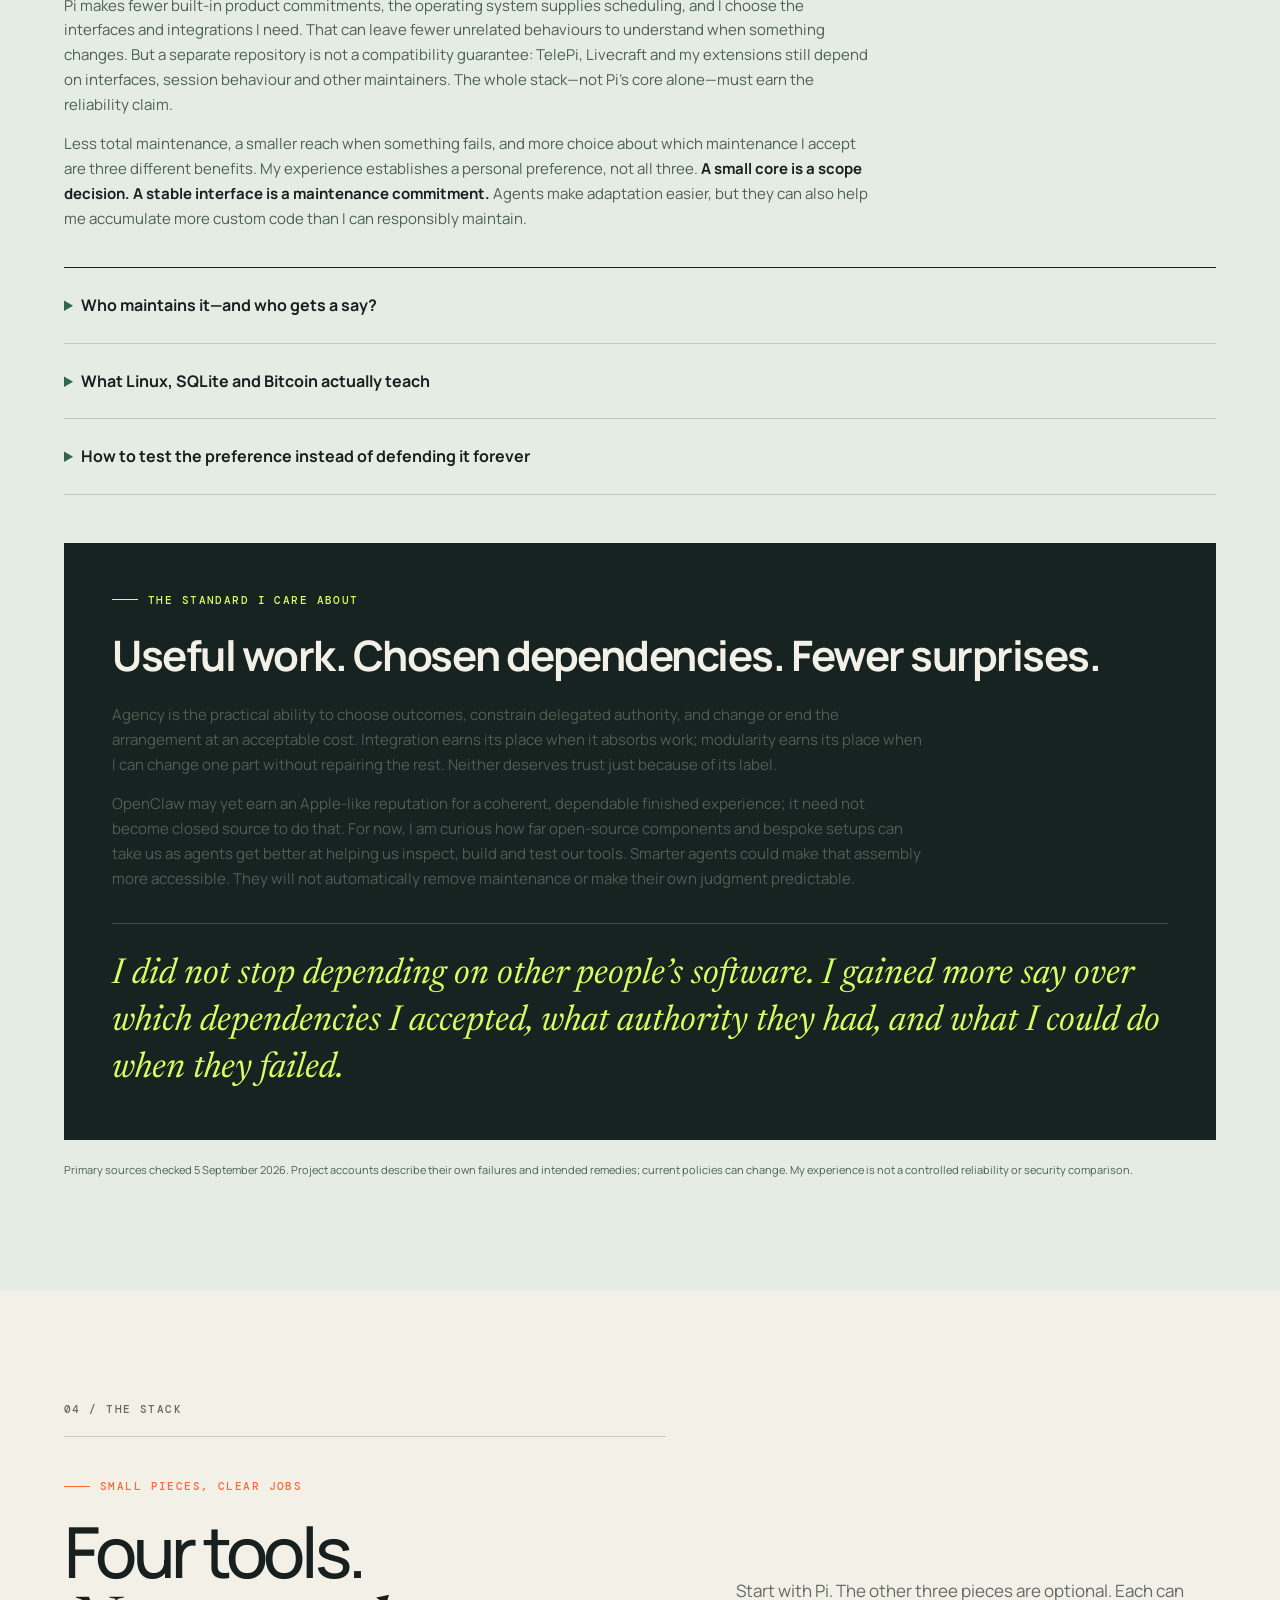
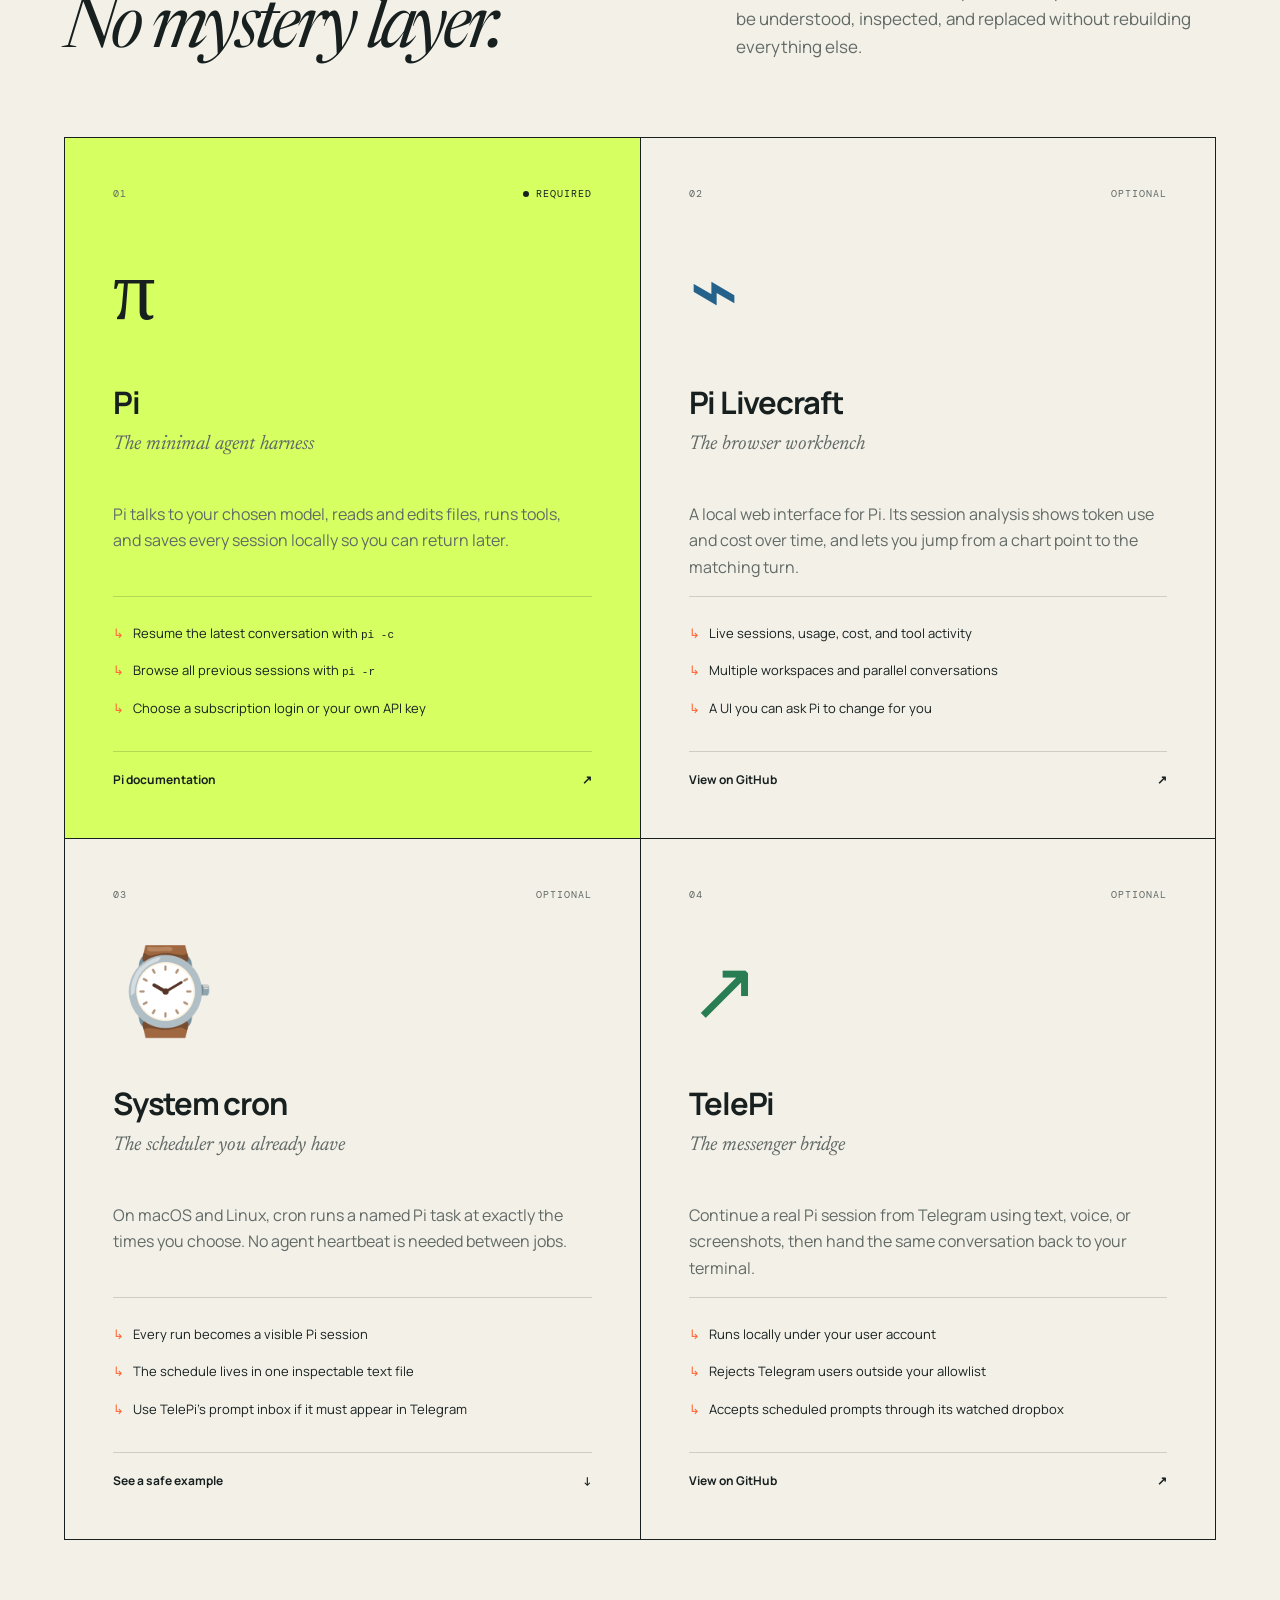
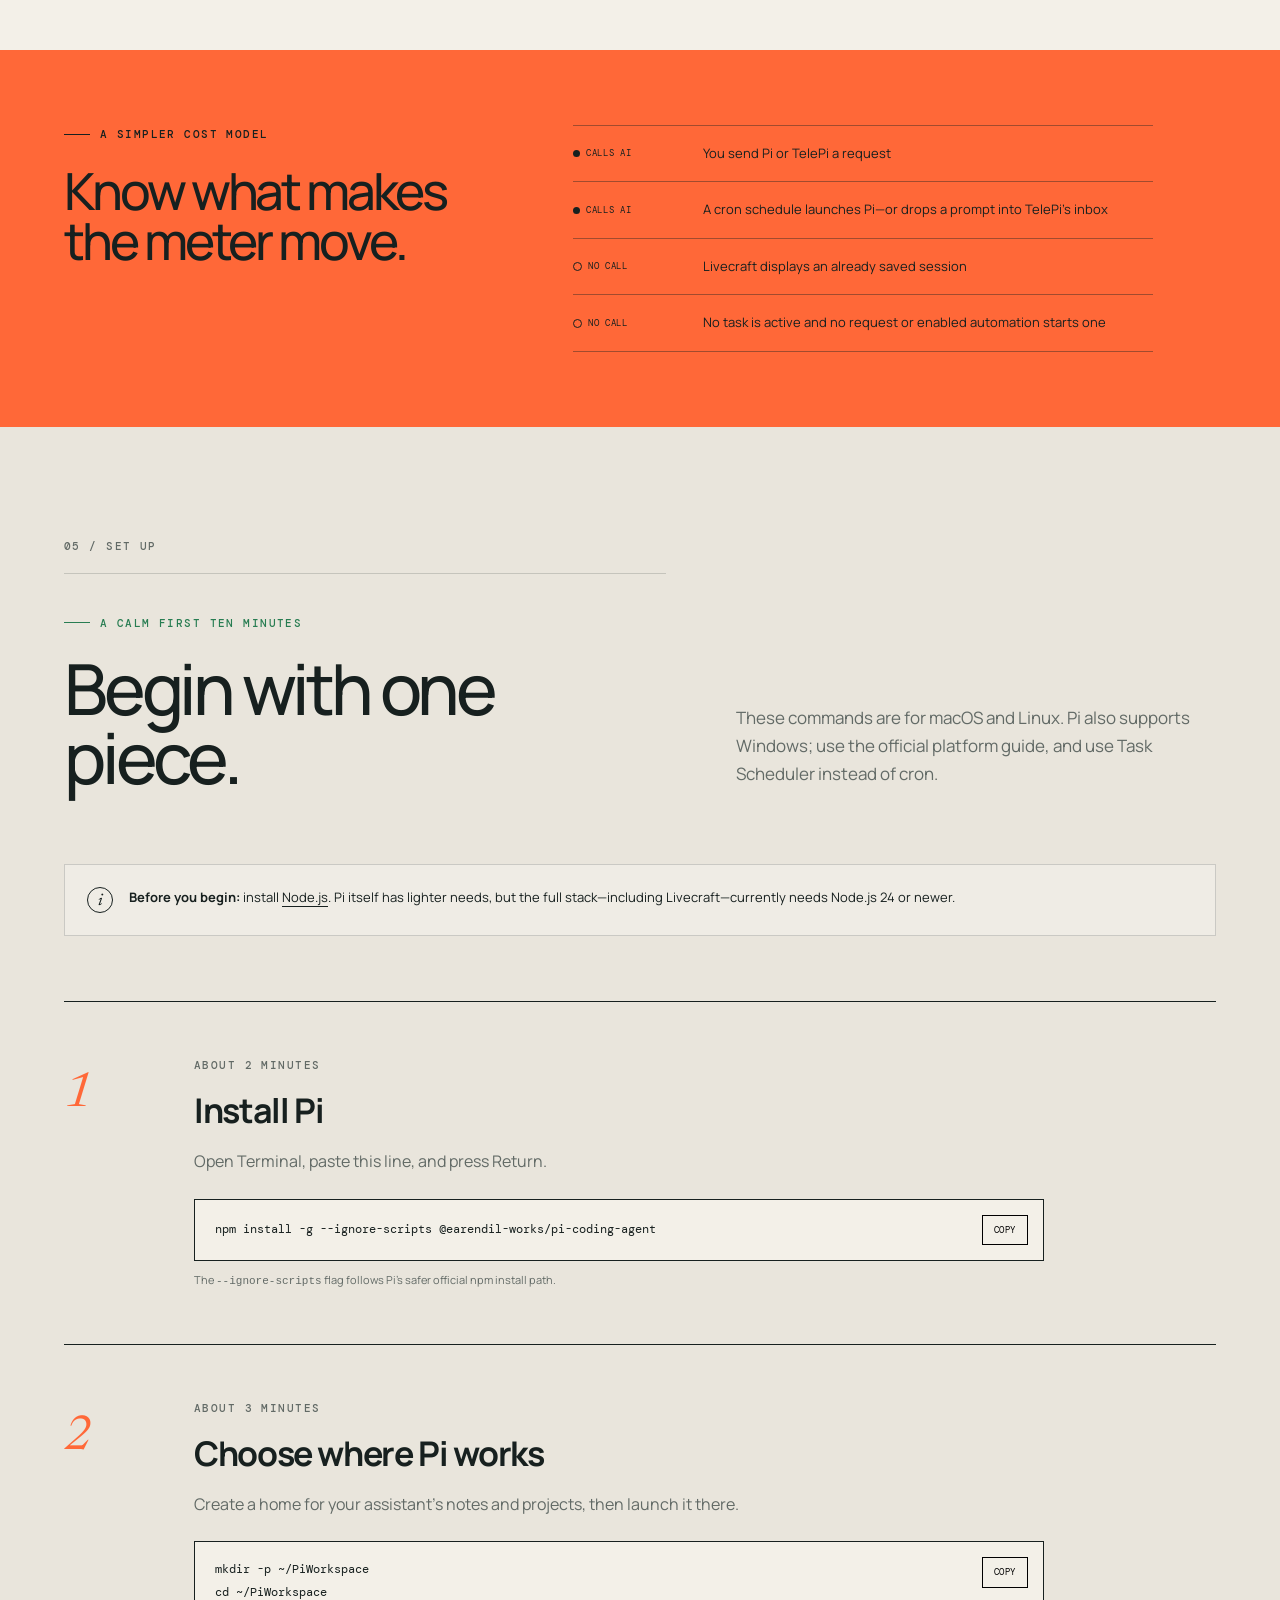
==== commit 89bc40a9: "Refine hero diagram layout" ====
--- a/index.html
+++ b/index.html
@@ -91,7 +91,7 @@
           </div>
           <div class="satellite satellite-cron">
             <span class="satellite-icon">⌚</span>
-            <span><strong>Time</strong><small>cron</small></span>
+            <span><strong>Scheduled<br />Tasks</strong><small>cron</small></span>
           </div>
           <div class="satellite satellite-chat">
             <span class="satellite-icon">↗</span>
--- a/styles.css
+++ b/styles.css
@@ -114,6 +114,10 @@
   overflow: hidden;
 }
 
+@media (min-width: 981px) {
+  .hero { overflow: visible; }
+}
+
 .hero-copy,
 .section-heading > *,
 .migration-intro > *,
@@ -207,7 +211,7 @@
 .satellite small { color: var(--muted); font-size: 9px; margin-top: 3px; }
 .satellite-web { top: 84px; left: 47%; transform: rotate(2deg); }
 .satellite-cron { right: 2px; top: 46%; transform: rotate(-2deg); }
-.satellite-chat { bottom: 82px; left: 45%; transform: rotate(1deg); }
+.satellite-chat { bottom: 108px; left: 45%; transform: rotate(1deg); }
 .satellite-sessions { left: 0; top: 42%; transform: rotate(-2deg); }
 .satellite-web .satellite-icon { background: var(--blue); color: var(--ink); }
 .satellite-cron .satellite-icon { background: var(--orange); }
@@ -230,8 +234,8 @@
 .interaction strong { font-size: 10px; }
 .interaction-icon { width: 24px; height: 24px; display: grid; place-items: center; border-radius: 50%; background: var(--night); color: var(--paper); font-size: 12px; font-weight: 700; }
 .interaction-icon-calendar { background: var(--orange); font-family: var(--mono); font-size: 8px; }
-.interaction-notes { left: 50%; top: 86px; transform: translateX(-260px) rotate(-3deg); }
-.interaction-calendar { left: 50%; top: 84px; transform: translateX(124px) rotate(2deg); }
+.interaction-notes { right: -90px; top: 232px; transform: rotate(-3deg); }
+.interaction-calendar { left: -52px; bottom: 150px; transform: rotate(2deg); }
 .interaction-telegram { left: 50%; bottom: 72px; transform: translateX(121px) rotate(-2deg); }
 .interaction-telegram .interaction-icon { background: #2789c7; }
 
@@ -681,10 +685,10 @@
   .orbit-inner { width: 245px; height: 245px; }
   .satellite-web { top: 66px; }
   .satellite-cron { right: -35px; }
-  .satellite-chat { bottom: 64px; }
+  .satellite-chat { bottom: 86px; }
   .satellite-sessions { left: -35px; }
-  .interaction-notes { top: 57px; transform: translateX(-230px) rotate(-3deg); }
-  .interaction-calendar { top: 55px; transform: translateX(87px) rotate(2deg); }
+  .interaction-notes { right: -70px; top: 184px; transform: rotate(-3deg); }
+  .interaction-calendar { left: -55px; bottom: 125px; transform: rotate(2deg); }
   .interaction-telegram { bottom: 48px; transform: translateX(92px) rotate(-2deg); }
   .label-one { top: -4px; }
   .label-two { left: -18px; bottom: -7px; }
@@ -731,6 +735,18 @@
   .footer-links { flex-direction: column; gap: 12px; }
 }
 
+@media (max-width: 389px) {
+  .hero-visual { transform: scale(.7); margin: -31px auto -49px; }
+  .js .hero-visual.reveal { transform: translateY(18px) scale(.7); }
+  .js .hero-visual.reveal.in-view { transform: translateY(0) scale(.7); }
+}
+
+@media (max-width: 359px) {
+  .hero-visual { transform: scale(.62); margin: -52px auto -68px; }
+  .js .hero-visual.reveal { transform: translateY(18px) scale(.62); }
+  .js .hero-visual.reveal.in-view { transform: translateY(0) scale(.62); }
+}
+
 @media (prefers-reduced-motion: reduce) {
   html { scroll-behavior: auto; }
   *, *::before, *::after { animation-duration: .01ms !important; animation-iteration-count: 1 !important; transition-duration: .01ms !important; }
